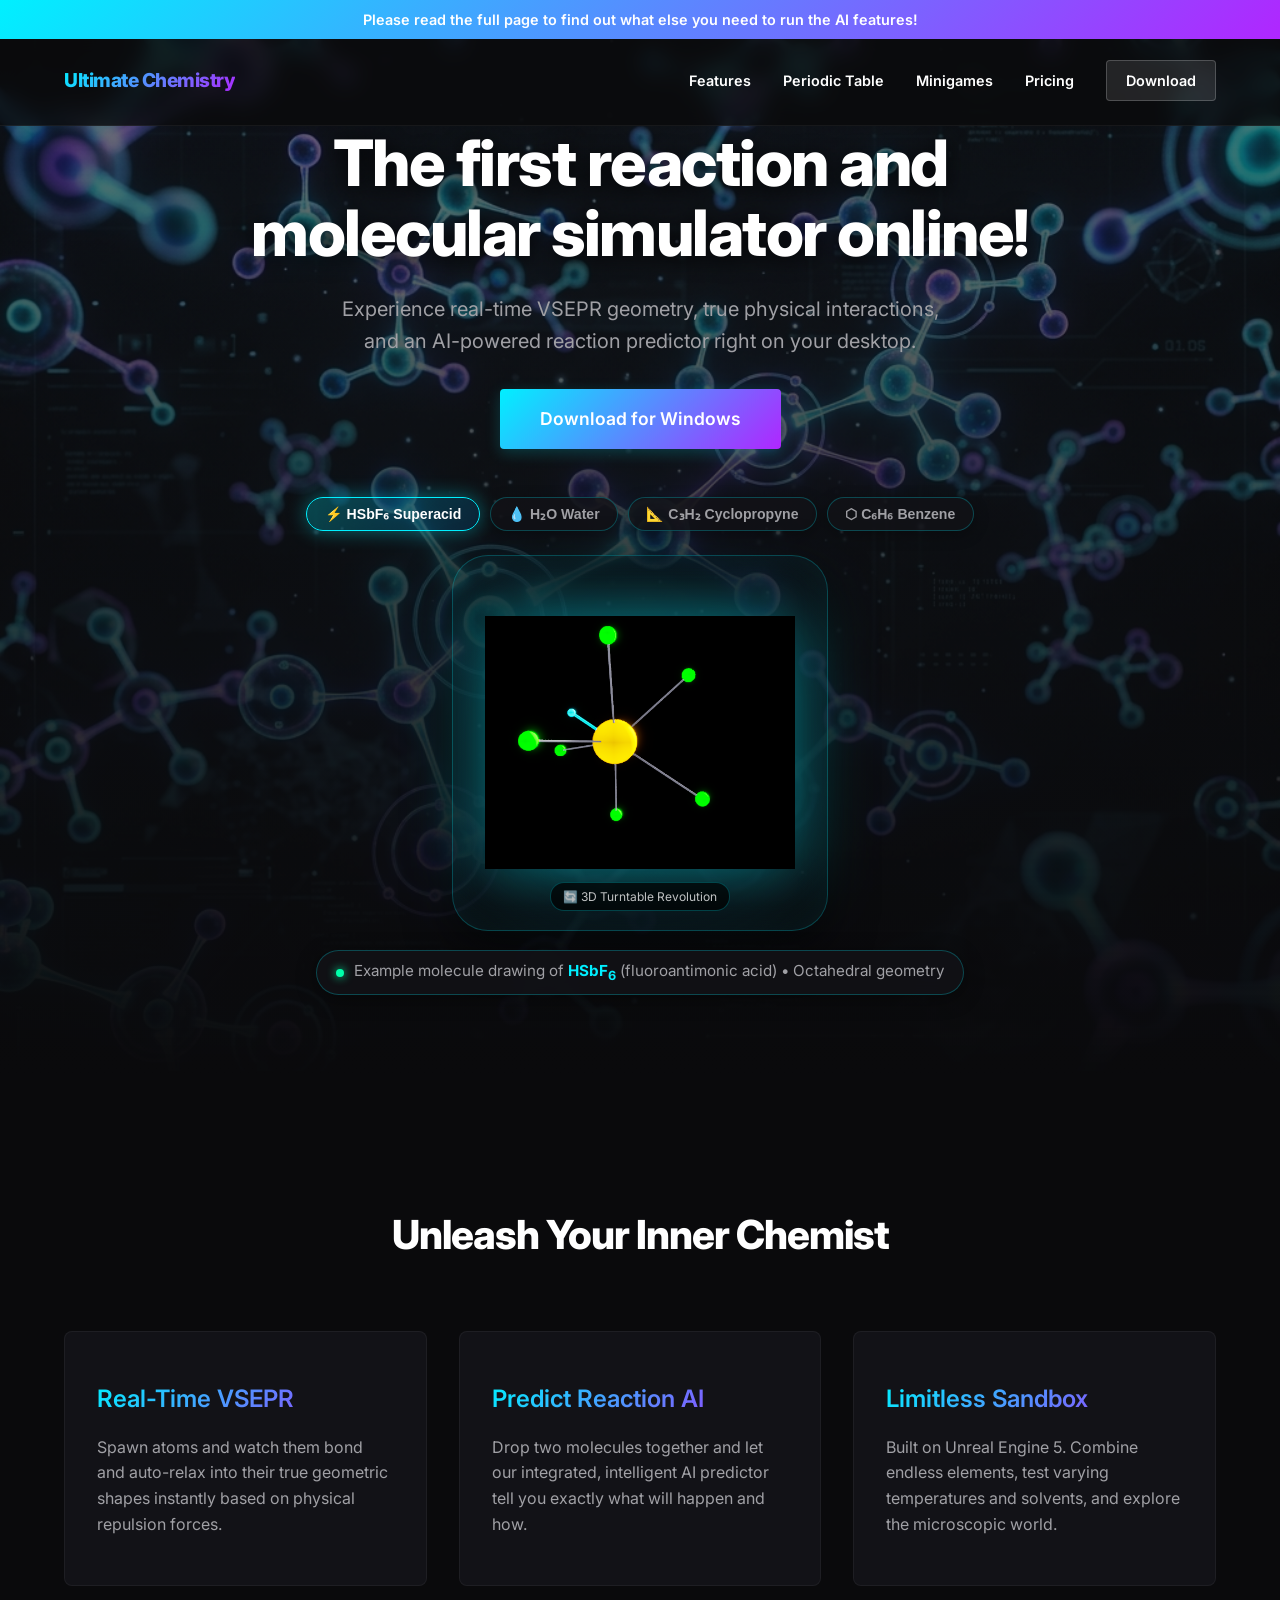
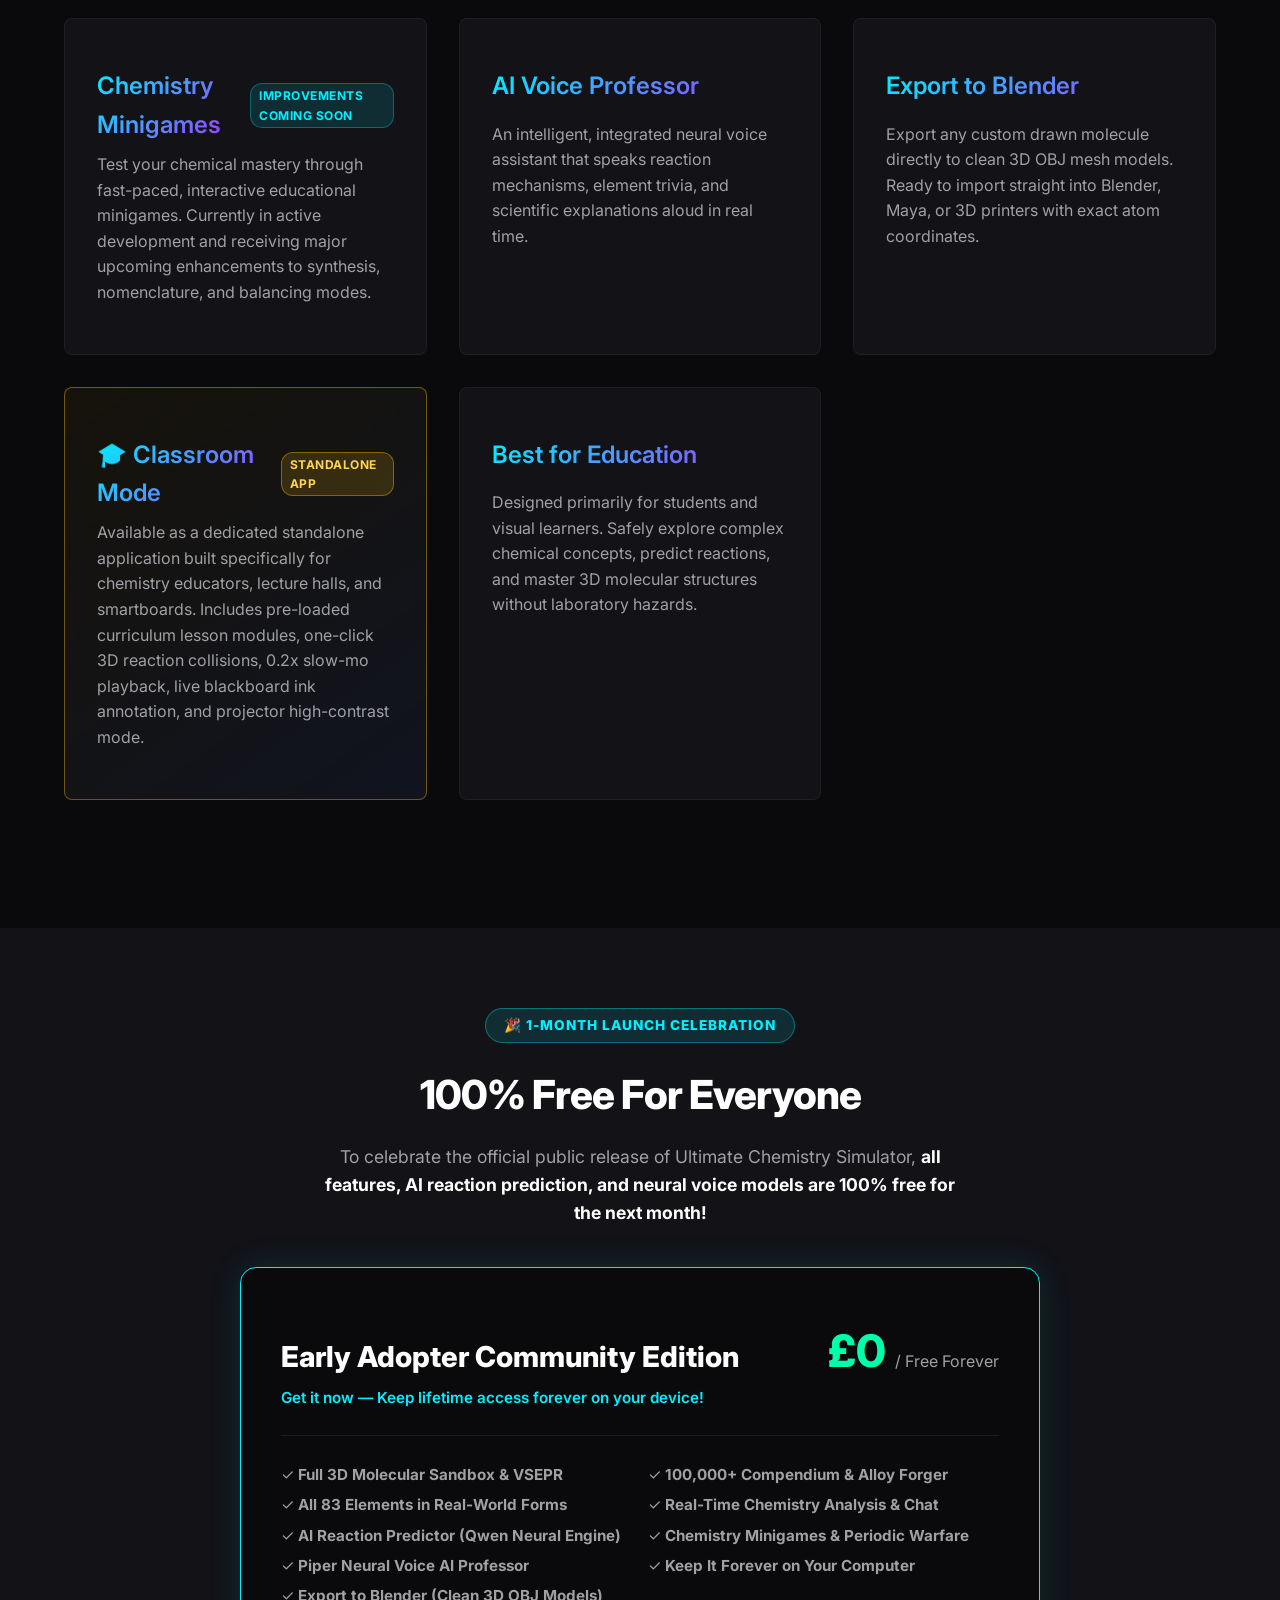
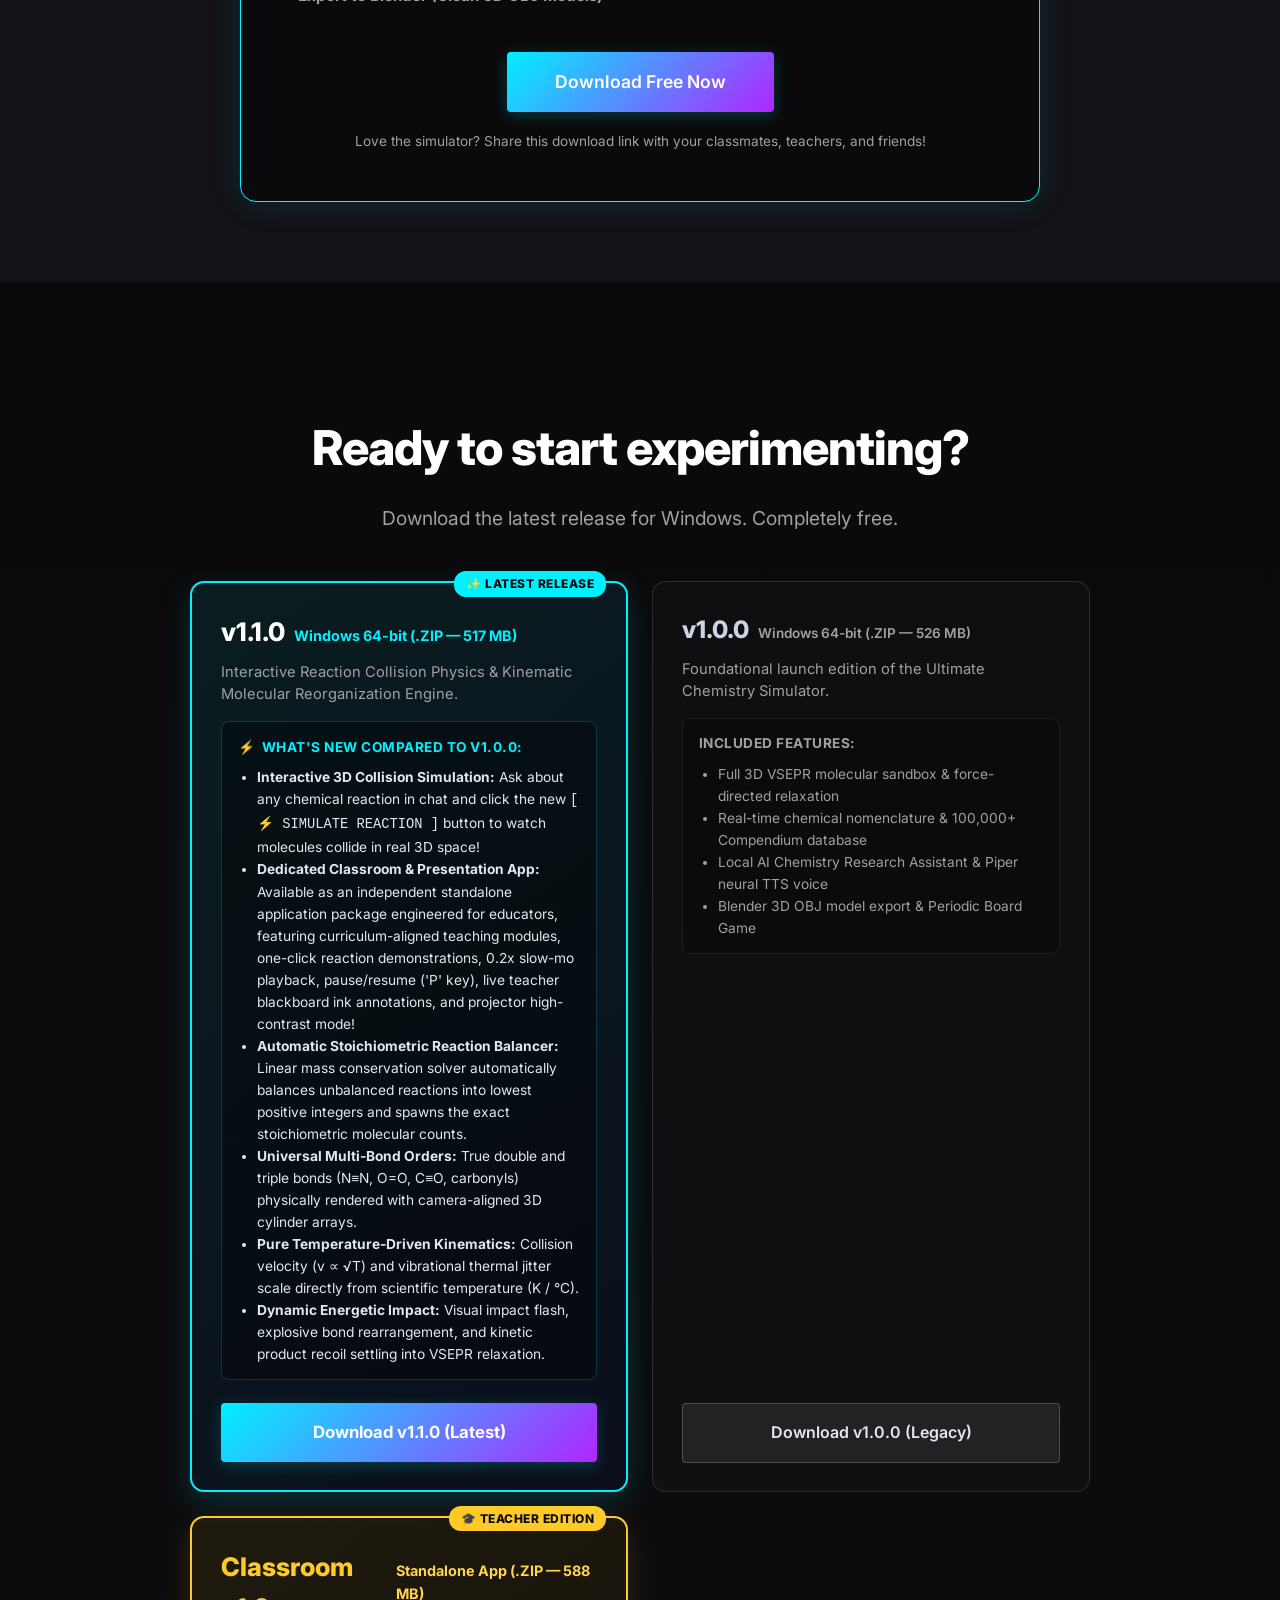
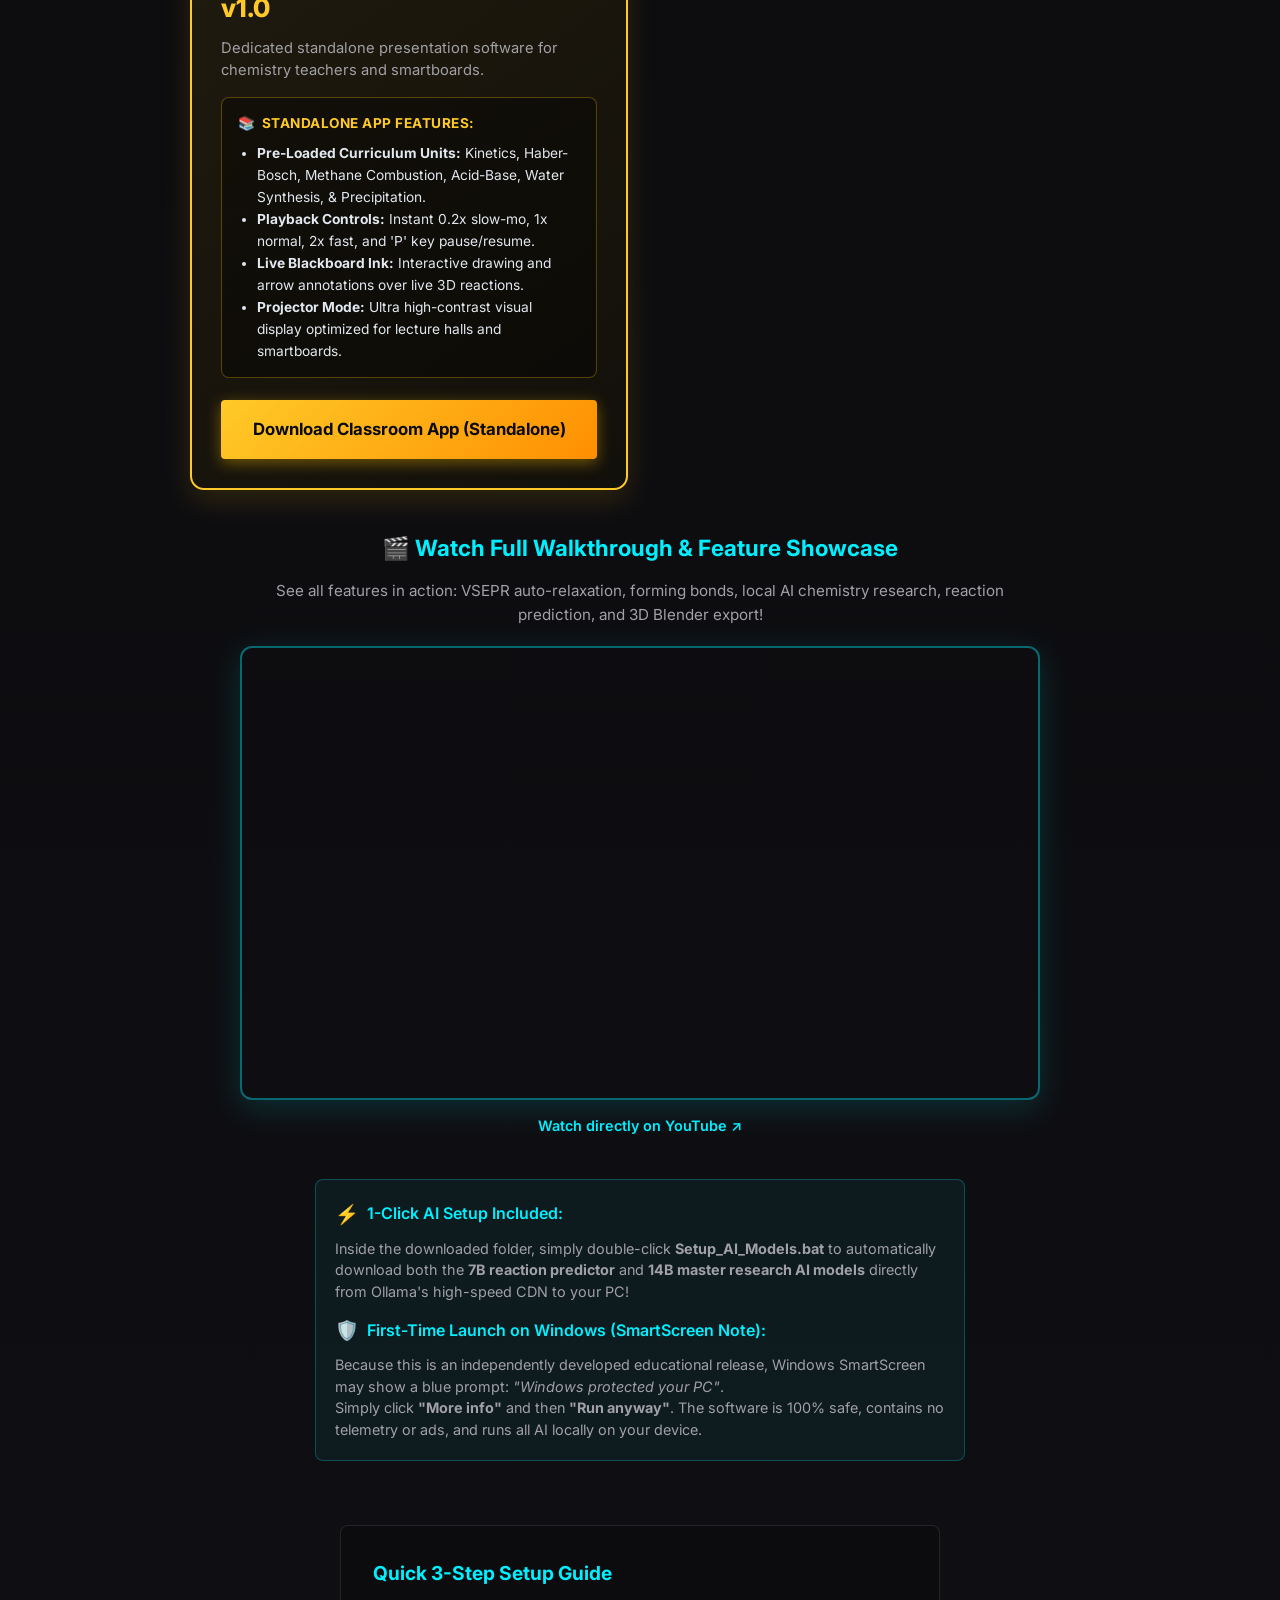
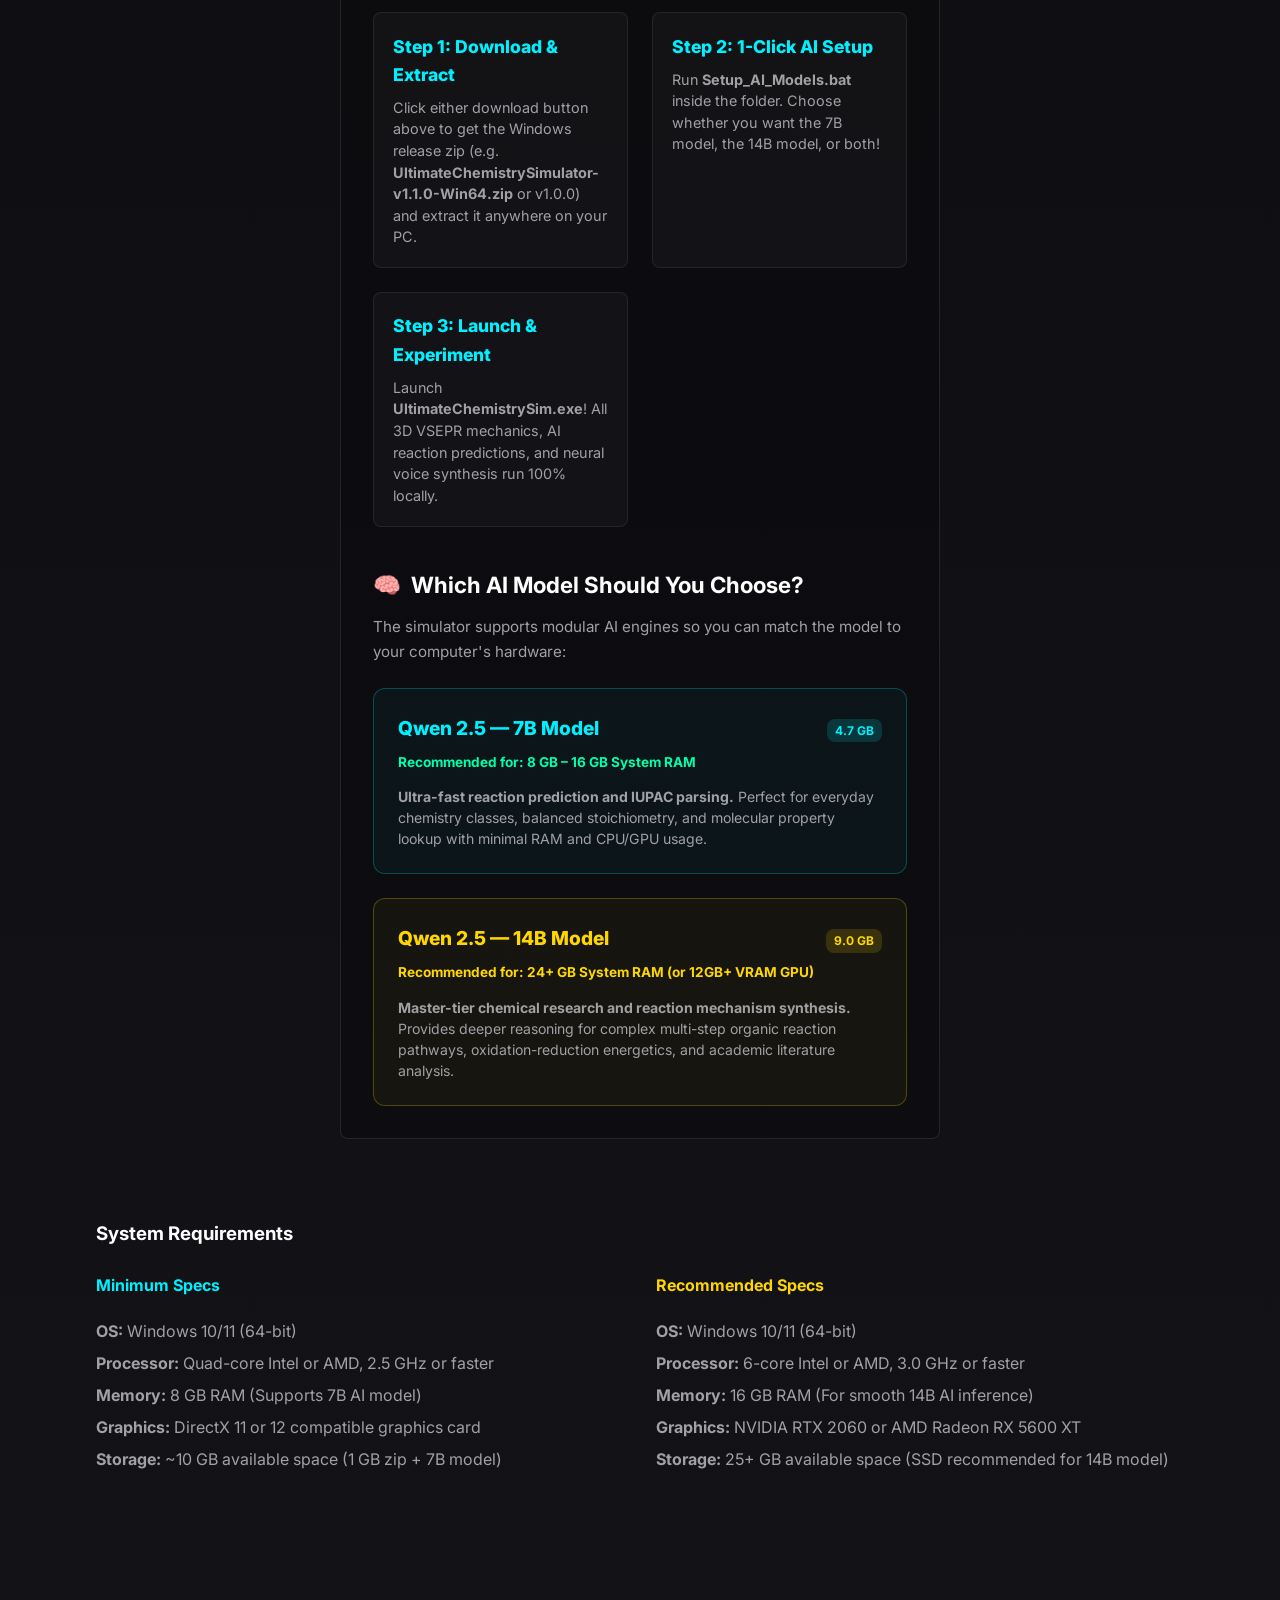
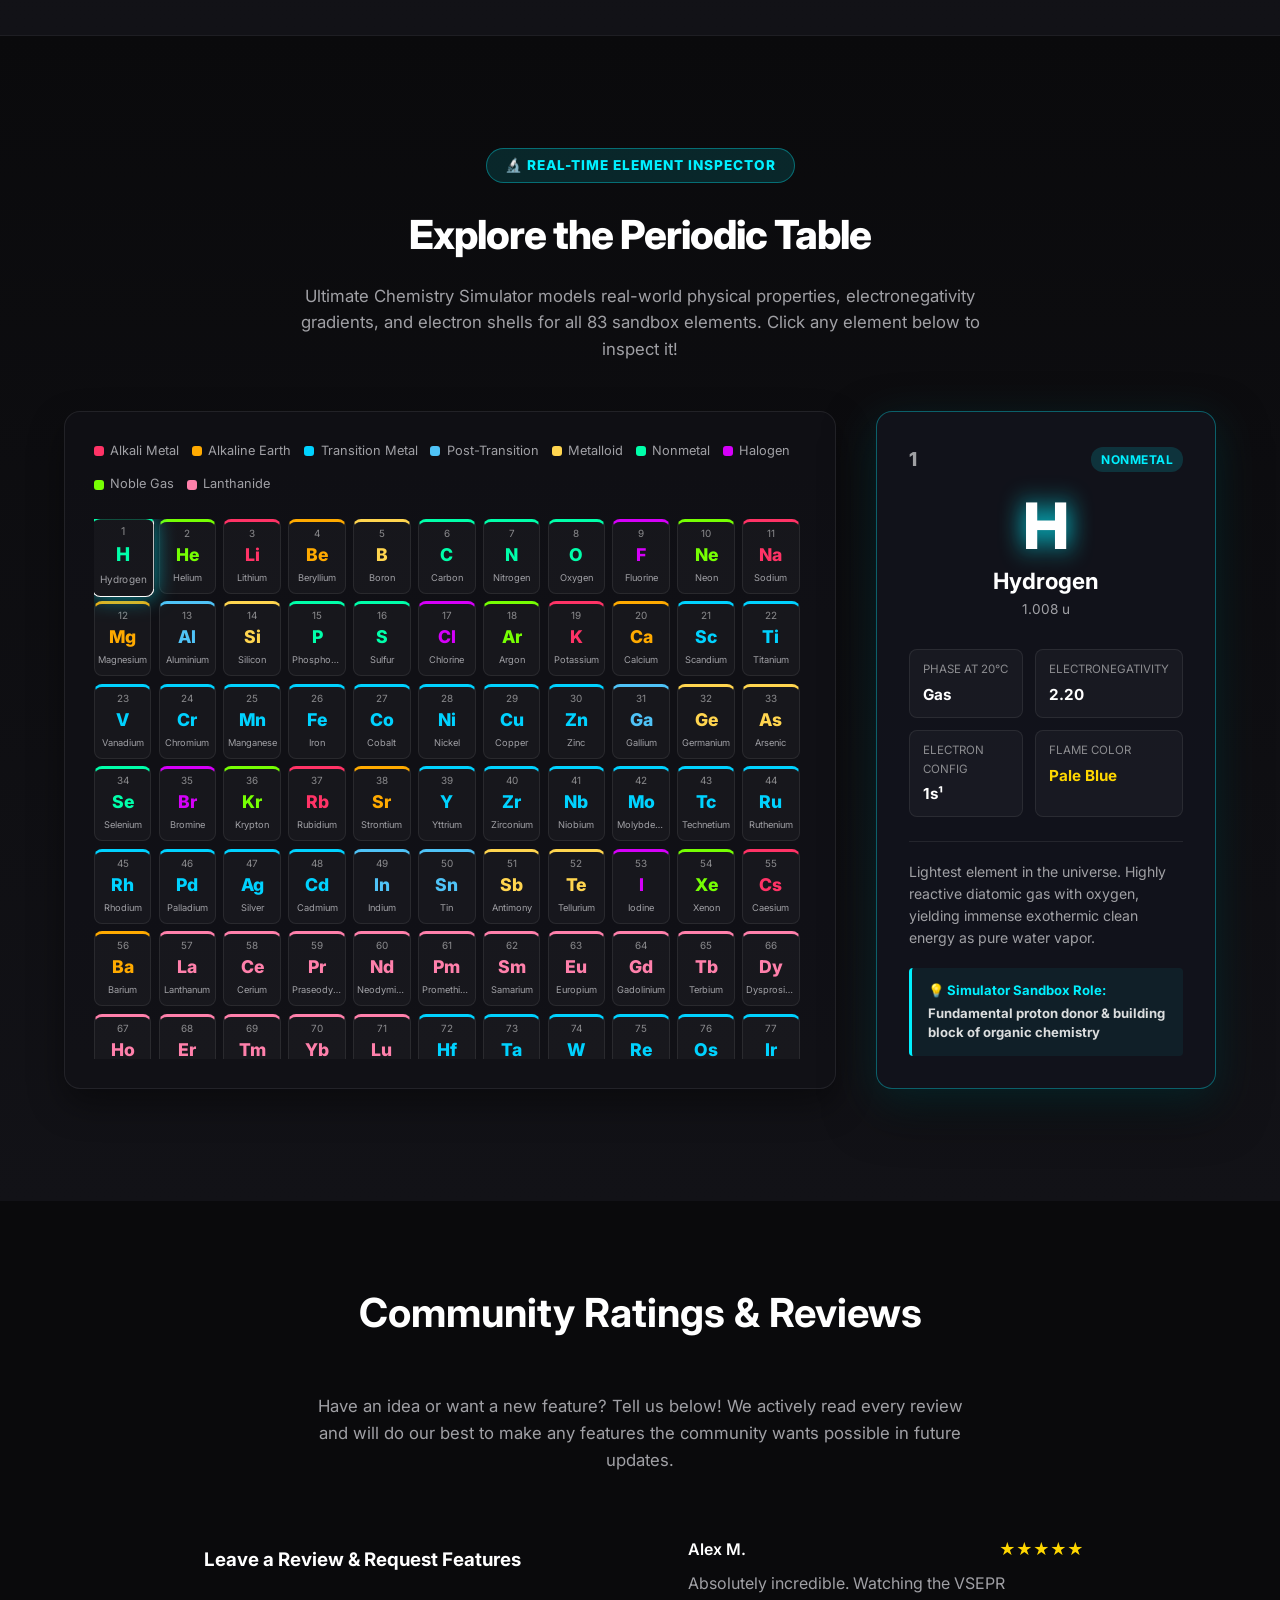
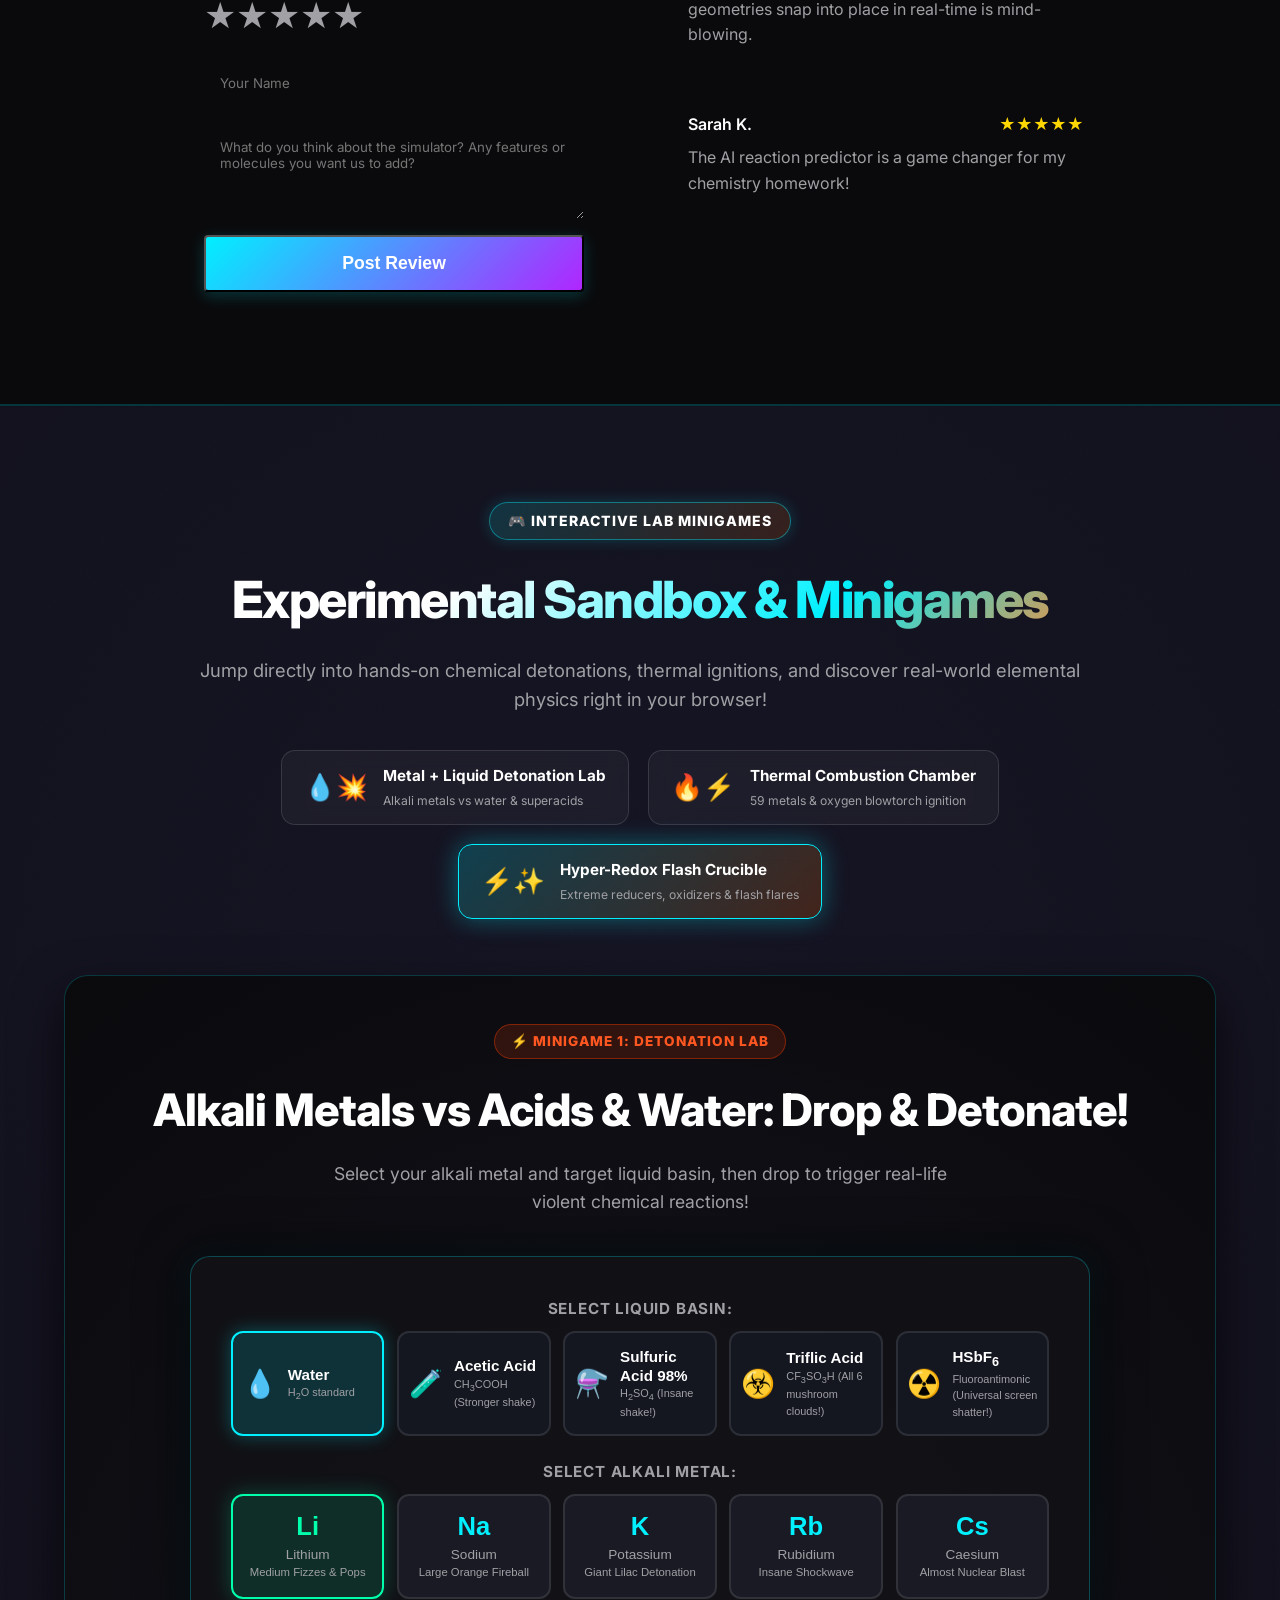
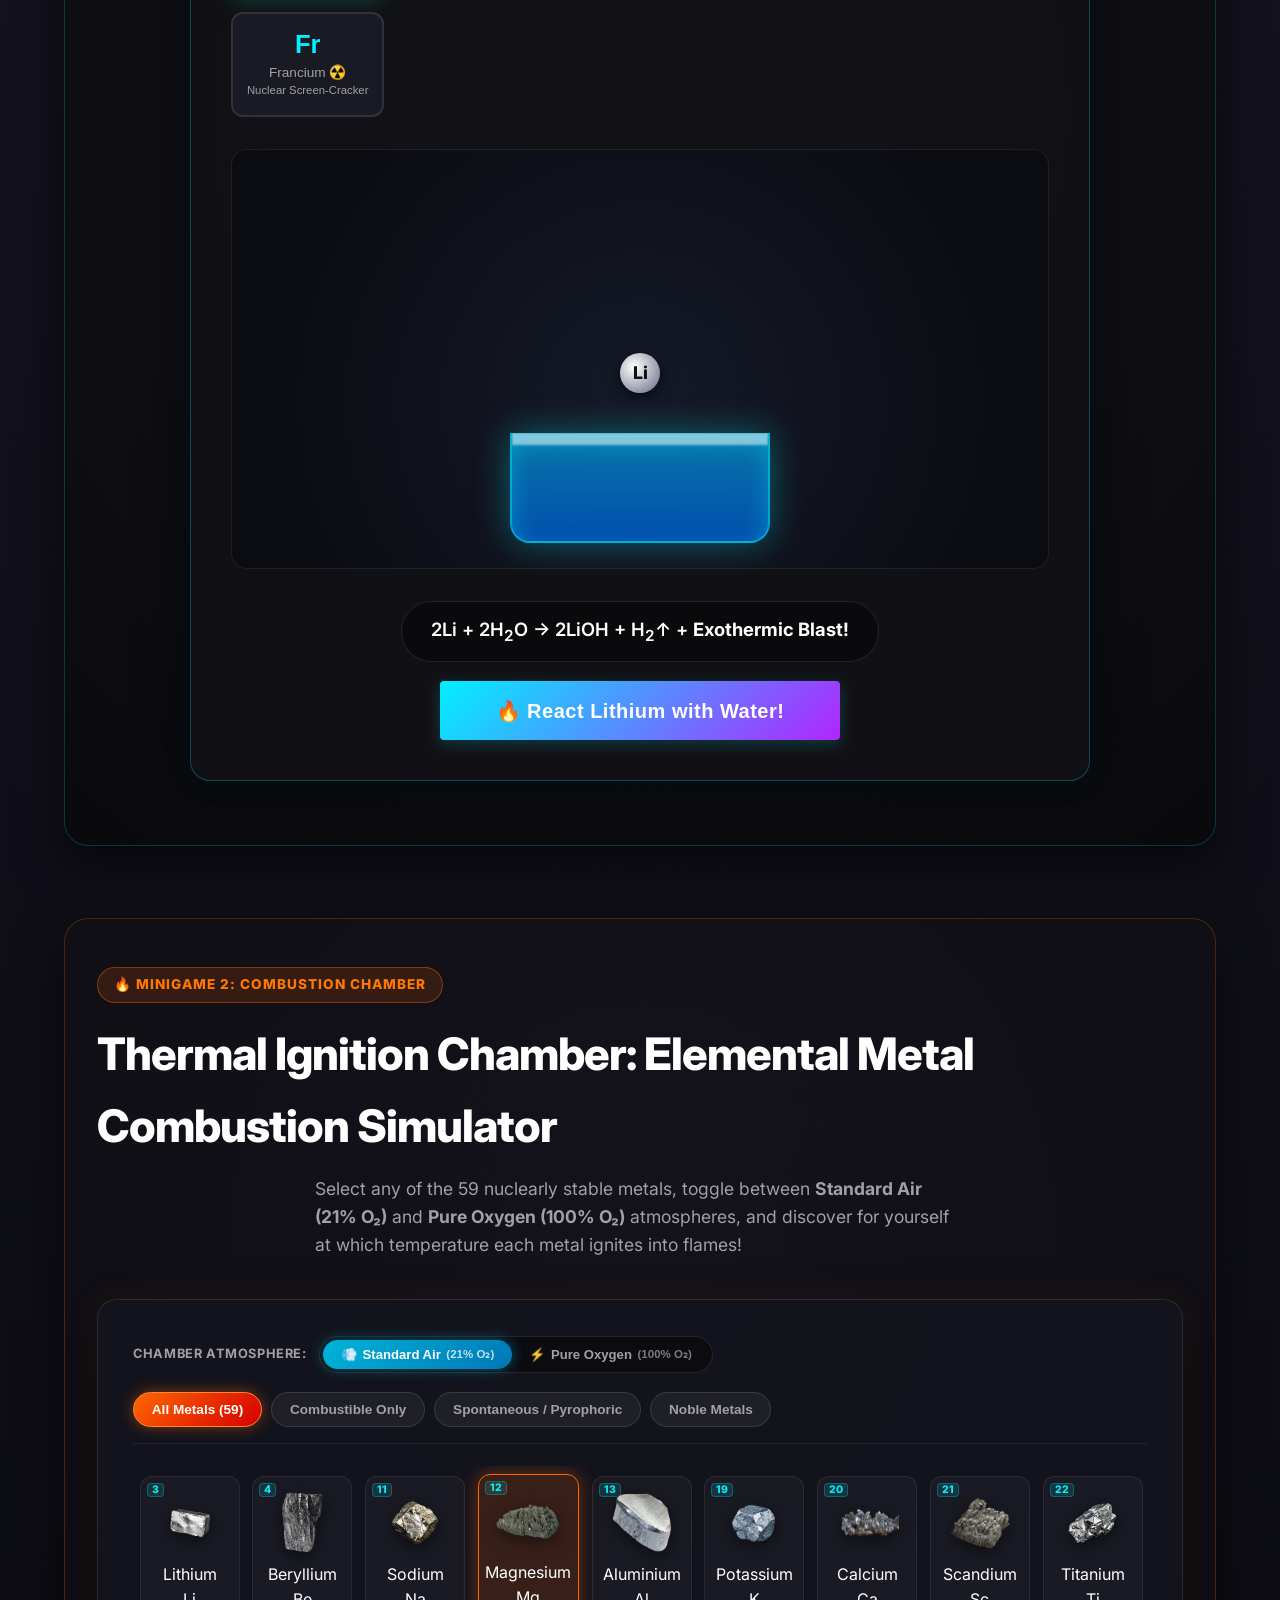
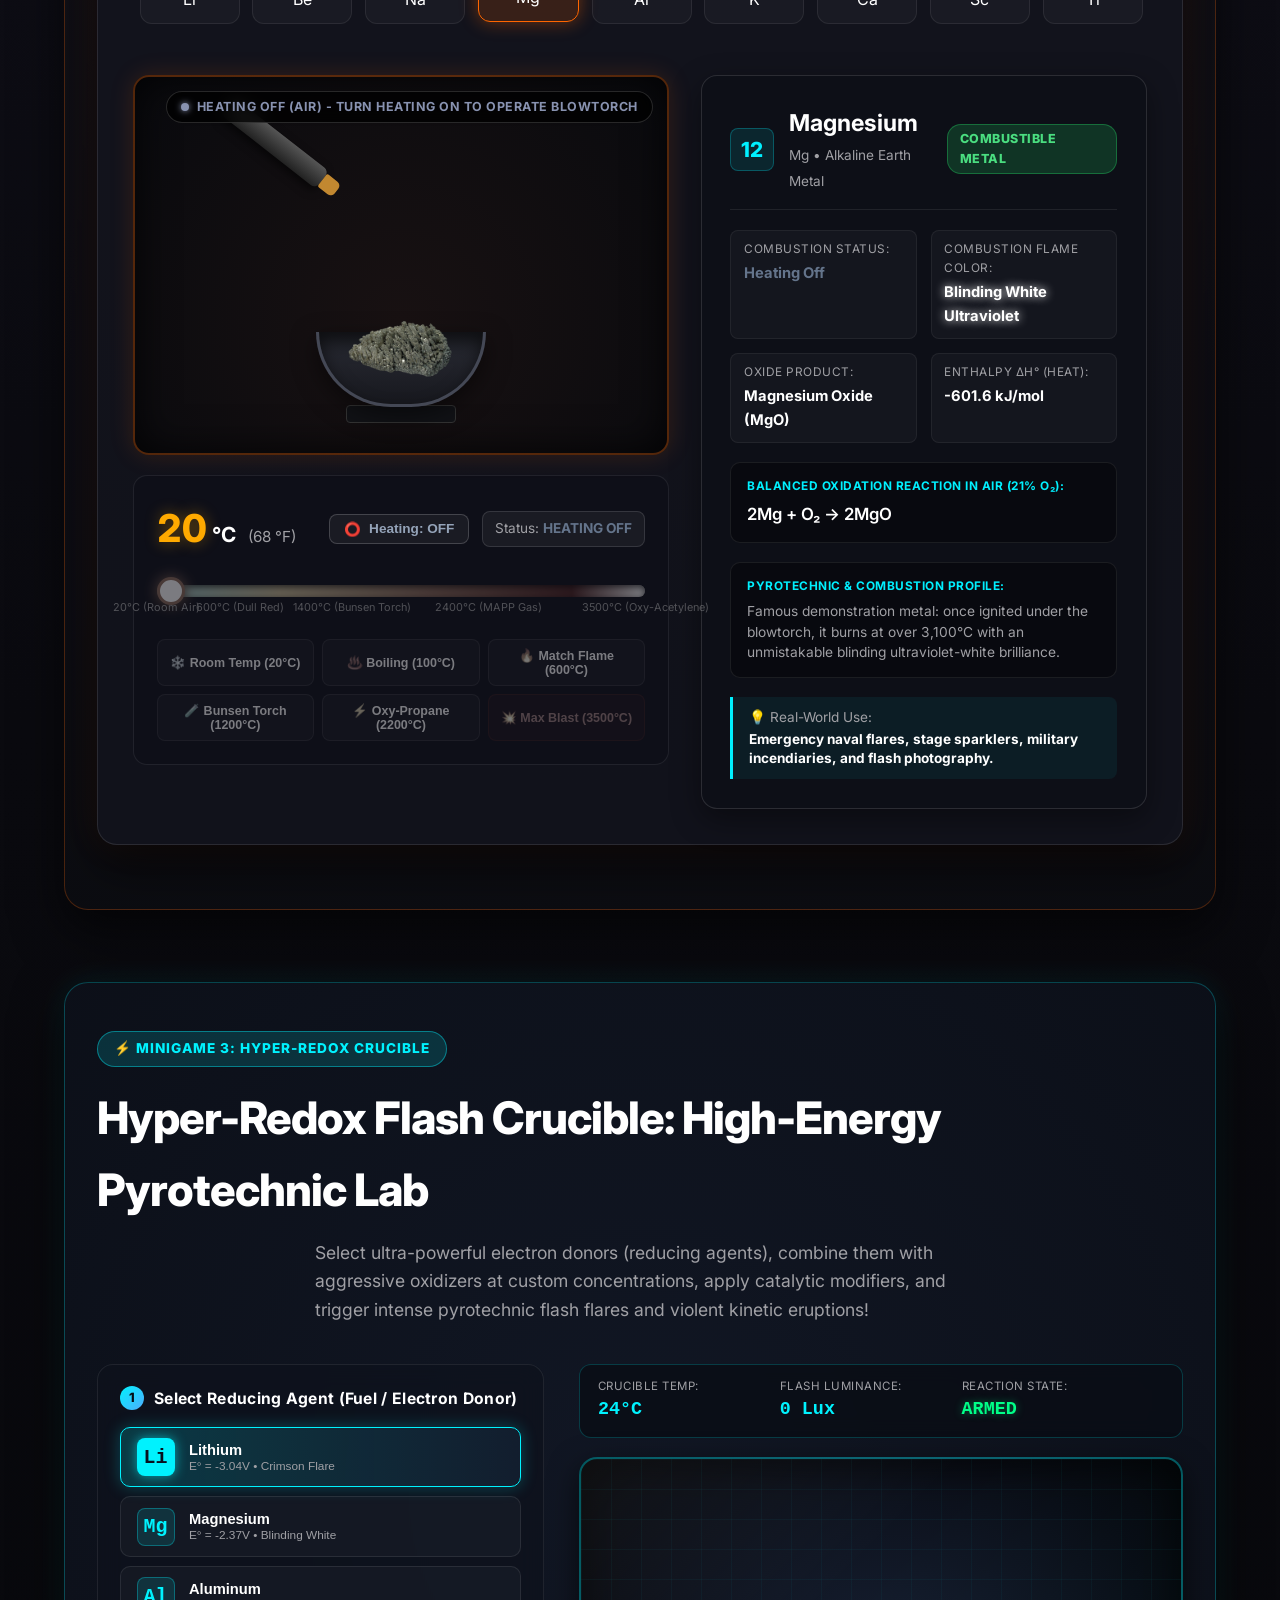
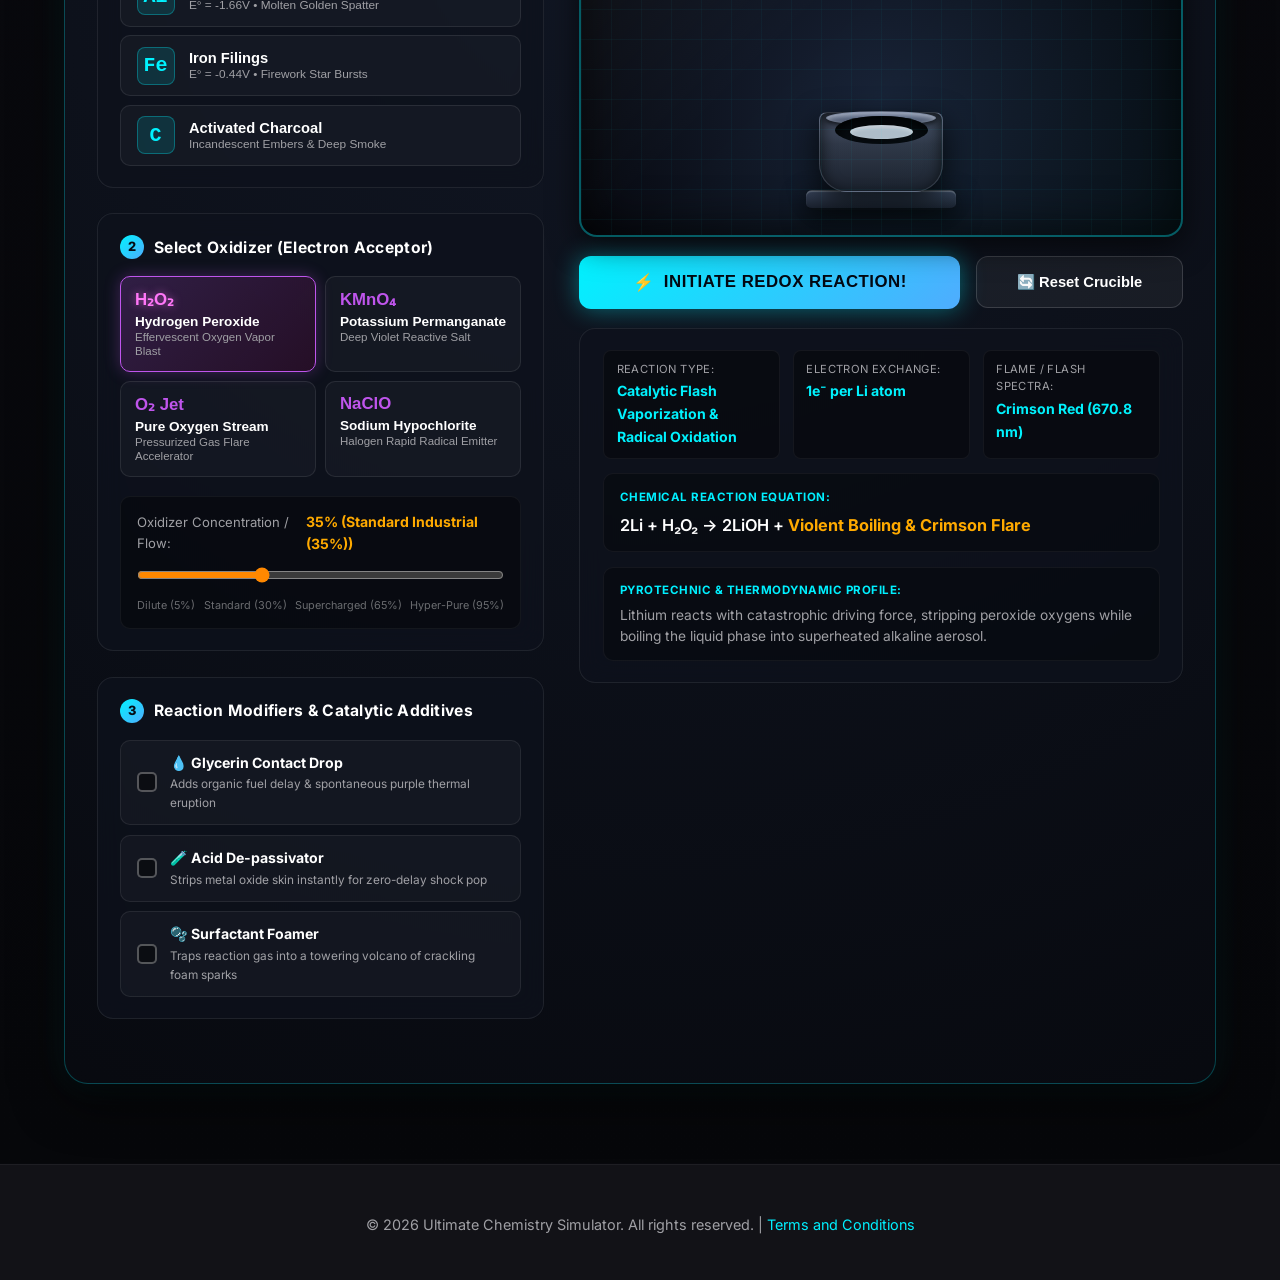
==== index.html @ 396d1dfe "Fix unrendered LaTeX syntax into clean UTF-8 chemical notation" ====
<!DOCTYPE html>
<html lang="en">
<head>
    <meta charset="UTF-8">
    <meta name="viewport" content="width=device-width, initial-scale=1.0">
    <title>Ultimate Chemistry Simulator | 3D Molecular Builder & AI Reaction Predictor</title>
    <meta name="description" content="Experience real-time VSEPR 3D molecular modeling, AI-powered chemical reaction prediction, and neural voice synthesis in Unreal Engine 5. Free download for Windows.">
    <meta name="keywords" content="chemistry simulator, 3D molecular builder, VSEPR simulation, reaction predictor AI, chemistry education, Unreal Engine 5, science sandbox, free chemistry software">
    <meta name="author" content="Ultimate Chemistry Simulator">
    <meta name="msvalidate.01" content="9826162CA724208D980ECF6ED28B4E15" />

    <!-- OpenGraph / Social Media Cards (Discord, WhatsApp, Twitter, LinkedIn) -->
    <meta property="og:type" content="website">
    <meta property="og:title" content="Ultimate Chemistry Simulator | 3D Molecular Builder & AI Predictor">
    <meta property="og:description" content="Build molecules with real-time VSEPR auto-relaxation and predict complex chemical reactions using an integrated local AI engine. 100% free for Windows.">
    <meta property="og:image" content="https://raw.githubusercontent.com/pappuvirinchi-lang/ultimate-chemistry-sim/master/preview.png">
    <meta name="twitter:card" content="summary_large_image">
    <meta name="twitter:title" content="Ultimate Chemistry Simulator | 3D Molecular Builder & AI Predictor">
    <meta name="twitter:description" content="Build molecules with real-time VSEPR auto-relaxation and predict complex chemical reactions using an integrated local AI engine. 100% free for Windows.">

    <!-- Google Structured Data (Schema.org SoftwareApplication) -->
    <script type="application/ld+json">
    {
      "@context": "https://schema.org",
      "@type": "SoftwareApplication",
      "name": "Ultimate Chemistry Simulator",
      "operatingSystem": "Windows 10, Windows 11",
      "applicationCategory": "EducationalApplication",
      "offers": {
        "@type": "Offer",
        "price": "0.00",
        "priceCurrency": "USD"
      },
      "description": "Interactive 3D molecular builder featuring real-time VSEPR auto-relaxation, AI reaction prediction, and neural voice synthesis in Unreal Engine 5."
    }
    </script>

    <link rel="stylesheet" href="styles.css">
    <link href="https://fonts.googleapis.com/css2?family=Inter:wght@300;400;600;800&display=swap" rel="stylesheet">
</head>
<body>
    <div class="site-wrapper" id="site-wrapper">
        <div class="top-banner">
        Please read the full page to find out what else you need to run the AI features!
    </div>
    <nav class="navbar">
        <div class="logo">Ultimate Chemistry</div>
        <div class="nav-links">
            <a href="#features">Features</a>
            <a href="#periodic-table">Periodic Table</a>
            <a href="#minigames-hub">Minigames</a>
            <a href="#pricing">Pricing</a>
            <a href="#download" class="nav-btn">Download</a>
        </div>
    </nav>

    <header class="hero">
        <div class="hero-content">
            <h1>The first reaction and molecular simulator online!</h1>
            <p>Experience real-time VSEPR geometry, true physical interactions, and an AI-powered reaction predictor right on your desktop.</p>
            <a href="#download" class="cta-btn">Download for Windows</a>

            <!-- Authentic In-Simulator 3D Revolving Molecule Showcase -->
            <div class="molecule-showcase-container">
                <div class="molecule-chips-bar" id="molecule-chips">
                    <button class="mol-chip active" data-mol="hsbf6">⚡ HSbF₆ Superacid</button>
                    <button class="mol-chip" data-mol="water">💧 H₂O Water</button>
                    <button class="mol-chip" data-mol="cyclopropyne">📐 C₃H₂ Cyclopropyne</button>
                    <button class="mol-chip" data-mol="benzene">⬡ C₆H₆ Benzene</button>
                </div>

                <div class="molecule-orbit-wrap">
                    <img id="revolving-mol-img" src="hsbf6-molecule.png" alt="In-simulator 3D molecule drawing" class="revolving-molecule-img">
                    <div class="canvas-drag-hint"><span>🔄 3D Turntable Revolution</span></div>
                </div>

                <div class="molecule-showcase-caption" id="molecule-caption">
                    <span class="pulse-dot"></span>
                    <span id="mol-caption-text">Example molecule drawing of <strong>HSbF<sub>6</sub></strong> (fluoroantimonic acid) &bull; Octahedral geometry</span>
                </div>
            </div>
        </div>
    </header>

    <section id="features" class="features-section">
        <h2>Unleash Your Inner Chemist</h2>
        <div class="feature-grid">
            <div class="feature-card">
                <h3>Real-Time VSEPR</h3>
                <p>Spawn atoms and watch them bond and auto-relax into their true geometric shapes instantly based on physical repulsion forces.</p>
            </div>
            <div class="feature-card">
                <h3>Predict Reaction AI</h3>
                <p>Drop two molecules together and let our integrated, intelligent AI predictor tell you exactly what will happen and how.</p>
            </div>
            <div class="feature-card">
                <h3>Limitless Sandbox</h3>
                <p>Built on Unreal Engine 5. Combine endless elements, test varying temperatures and solvents, and explore the microscopic world.</p>
            </div>
            <div class="feature-card">
                <div style="display: flex; align-items: center; justify-content: space-between; margin-bottom: 0.5rem;">
                    <h3 style="margin-bottom: 0;">Chemistry Minigames</h3>
                    <span style="background: rgba(0, 240, 255, 0.12); color: var(--accent-cyan); border: 1px solid rgba(0, 240, 255, 0.3); font-size: 0.75rem; font-weight: 700; padding: 2px 8px; border-radius: 12px; letter-spacing: 0.5px; text-transform: uppercase;">Improvements Coming Soon</span>
                </div>
                <p>Test your chemical mastery through fast-paced, interactive educational minigames. Currently in active development and receiving major upcoming enhancements to synthesis, nomenclature, and balancing modes.</p>
            </div>
            <div class="feature-card">
                <h3>AI Voice Professor</h3>
                <p>An intelligent, integrated neural voice assistant that speaks reaction mechanisms, element trivia, and scientific explanations aloud in real time.</p>
            </div>
            <div class="feature-card">
                <h3>Export to Blender</h3>
                <p>Export any custom drawn molecule directly to clean 3D OBJ mesh models. Ready to import straight into Blender, Maya, or 3D printers with exact atom coordinates.</p>
            </div>
            <div class="feature-card" style="border: 1px solid rgba(255, 190, 0, 0.4); background: linear-gradient(145deg, rgba(255, 190, 0, 0.05) 0%, rgba(20, 25, 40, 0.7) 100%);">
                <div style="display: flex; align-items: center; justify-content: space-between; margin-bottom: 0.5rem;">
                    <h3 style="margin-bottom: 0; color: #ffca28;">🎓 Classroom Mode</h3>
                    <span style="background: rgba(255, 190, 0, 0.15); color: #ffd54f; border: 1px solid rgba(255, 190, 0, 0.4); font-size: 0.75rem; font-weight: 700; padding: 2px 8px; border-radius: 12px; letter-spacing: 0.5px; text-transform: uppercase;">Standalone App</span>
                </div>
                <p>Available as a dedicated standalone application built specifically for chemistry educators, lecture halls, and smartboards. Includes pre-loaded curriculum lesson modules, one-click 3D reaction collisions, 0.2x slow-mo playback, live blackboard ink annotation, and projector high-contrast mode.</p>
            </div>
            <div class="feature-card">
                <h3>Best for Education</h3>
                <p>Designed primarily for students and visual learners. Safely explore complex chemical concepts, predict reactions, and master 3D molecular structures without laboratory hazards.</p>
            </div>
        </div>
    </section>

    <section id="pricing" class="pricing-section" style="padding: 5rem 5%; background-color: var(--bg-secondary); text-align: center;">
        <div style="display: inline-block; background: rgba(0, 240, 255, 0.12); color: var(--accent-cyan); border: 1px solid rgba(0, 240, 255, 0.35); font-size: 0.85rem; font-weight: 800; padding: 6px 18px; border-radius: 20px; letter-spacing: 1px; text-transform: uppercase; margin-bottom: 1.2rem;">
            🎉 1-Month Launch Celebration
        </div>
        <h2 style="font-size: 2.5rem; margin-bottom: 1rem; font-weight: 800; letter-spacing: -1px;">100% Free For Everyone</h2>
        <p style="color: var(--text-secondary); max-width: 650px; margin: 0 auto 2.5rem; font-size: 1.1rem; line-height: 1.6;">
            To celebrate the official public release of Ultimate Chemistry Simulator, <strong style="color: #fff;">all features, AI reaction prediction, and neural voice models are 100% free for the next month!</strong>
        </p>

        <div style="max-width: 800px; margin: 0 auto; background: var(--bg-primary); border-radius: 16px; padding: 3rem 2.5rem; border: 1px solid var(--accent-cyan); box-shadow: 0 0 35px rgba(0, 240, 255, 0.12); text-align: left;">
            <div style="display: flex; justify-content: space-between; align-items: baseline; flex-wrap: wrap; gap: 1rem; margin-bottom: 1.5rem; border-bottom: 1px solid rgba(255, 255, 255, 0.08); padding-bottom: 1.5rem;">
                <div>
                    <h3 style="font-size: 1.8rem; font-weight: 800; color: #fff; margin: 0 0 0.4rem 0;">Early Adopter Community Edition</h3>
                    <p style="color: var(--accent-cyan); font-weight: 600; margin: 0; font-size: 0.95rem;">Get it now — Keep lifetime access forever on your device!</p>
                </div>
                <div style="font-size: 2.8rem; font-weight: 800; color: #00ffaa;">
                    £0 <span style="font-size: 1rem; font-weight: 400; color: var(--text-secondary);">/ Free Forever</span>
                </div>
            </div>

            <div style="display: grid; grid-template-columns: repeat(auto-fit, minmax(280px, 1fr)); gap: 1rem; margin-bottom: 2.5rem; color: var(--text-secondary); font-size: 0.95rem; line-height: 2;">
                <div>
                    <div>✓ <strong>Full 3D Molecular Sandbox & VSEPR</strong></div>
                    <div>✓ <strong>All 83 Elements in Real-World Forms</strong></div>
                    <div>✓ <strong>AI Reaction Predictor (Qwen Neural Engine)</strong></div>
                    <div>✓ <strong>Piper Neural Voice AI Professor</strong></div>
                    <div>✓ <strong>Export to Blender (Clean 3D OBJ Models)</strong></div>
                </div>
                <div>
                    <div>✓ <strong>100,000+ Compendium & Alloy Forger</strong></div>
                    <div>✓ <strong>Real-Time Chemistry Analysis & Chat</strong></div>
                    <div>✓ <strong>Chemistry Minigames & Periodic Warfare</strong></div>
                    <div>✓ <strong>Keep It Forever on Your Computer</strong></div>
                </div>
            </div>

            <div style="display: flex; gap: 1rem; justify-content: center; flex-wrap: wrap;">
                <a href="#download" class="cta-btn" style="padding: 1rem 3rem; font-size: 1.1rem; text-align: center;">Download Free Now</a>
            </div>
            
            <p style="text-align: center; margin-top: 1.2rem; margin-bottom: 0; font-size: 0.85rem; color: var(--text-secondary);">
                Love the simulator? Share this download link with your classmates, teachers, and friends!
            </p>
        </div>
    </section>

    <section id="download" class="download-section">
        <h2>Ready to start experimenting?</h2>
        <p>Download the latest release for Windows. Completely free.</p>
        
        <!-- Dual Release Downloads: v1.1.0 (Latest) & v1.0.0 (Legacy) -->
        <div style="display: grid; grid-template-columns: repeat(auto-fit, minmax(320px, 1fr)); gap: 1.5rem; max-width: 900px; margin: 0 auto 2.5rem; text-align: left;">
            <!-- v1.1.0 Latest Release -->
            <div style="background: linear-gradient(145deg, rgba(0, 240, 255, 0.08) 0%, rgba(10, 15, 28, 0.95) 100%); border: 2px solid var(--accent-cyan); border-radius: 14px; padding: 1.8rem; box-shadow: 0 10px 30px rgba(0, 240, 255, 0.15); display: flex; flex-direction: column; justify-content: space-between; position: relative;">
                <div style="position: absolute; top: -12px; right: 20px; background: var(--accent-cyan); color: #0a0b10; font-weight: 800; font-size: 0.75rem; padding: 3px 12px; border-radius: 12px; text-transform: uppercase; letter-spacing: 0.5px;">
                    ✨ Latest Release
                </div>
                <div>
                    <div style="display: flex; align-items: baseline; gap: 0.6rem; margin-bottom: 0.5rem;">
                        <h3 style="color: #fff; font-size: 1.6rem; margin: 0; font-weight: 800;">v1.1.0</h3>
                        <span style="color: var(--accent-cyan); font-weight: 700; font-size: 0.9rem;">Windows 64-bit (.ZIP — 517 MB)</span>
                    </div>
                    <p style="color: var(--text-secondary); font-size: 0.92rem; margin: 0 0 1rem 0; line-height: 1.5;">
                        Interactive Reaction Collision Physics & Kinematic Molecular Reorganization Engine.
                    </p>
                    
                    <!-- What's New in 1.1.0 -->
                    <div style="background: rgba(0, 0, 0, 0.35); border: 1px solid rgba(0, 240, 255, 0.2); border-radius: 8px; padding: 0.9rem 1rem; margin-bottom: 1.4rem;">
                        <div style="color: var(--accent-cyan); font-weight: 700; font-size: 0.85rem; text-transform: uppercase; letter-spacing: 0.5px; margin-bottom: 0.5rem; display: flex; align-items: center; gap: 0.4rem;">
                            <span>⚡</span> What's New Compared to v1.0.0:
                        </div>
                        <ul style="margin: 0; padding-left: 1.2rem; color: #e2e8f0; font-size: 0.86rem; line-height: 1.6;">
                            <li><strong>Interactive 3D Collision Simulation:</strong> Ask about any chemical reaction in chat and click the new <code>[ ⚡ SIMULATE REACTION ]</code> button to watch molecules collide in real 3D space!</li>
                            <li><strong>Dedicated Classroom & Presentation App:</strong> Available as an independent standalone application package engineered for educators, featuring curriculum-aligned teaching modules, one-click reaction demonstrations, 0.2x slow-mo playback, pause/resume ('P' key), live teacher blackboard ink annotations, and projector high-contrast mode!</li>
                            <li><strong>Automatic Stoichiometric Reaction Balancer:</strong> Linear mass conservation solver automatically balances unbalanced reactions into lowest positive integers and spawns the exact stoichiometric molecular counts.</li>
                            <li><strong>Universal Multi-Bond Orders:</strong> True double and triple bonds (N≡N, O=O, C≡O, carbonyls) physically rendered with camera-aligned 3D cylinder arrays.</li>
                            <li><strong>Pure Temperature-Driven Kinematics:</strong> Collision velocity (v ∝ √T) and vibrational thermal jitter scale directly from scientific temperature (K / °C).</li>
                            <li><strong>Dynamic Energetic Impact:</strong> Visual impact flash, explosive bond rearrangement, and kinetic product recoil settling into VSEPR relaxation.</li>
                        </ul>
                    </div>
                </div>

                <a href="https://github.com/pappuvirinchi-lang/ultimate-chemistry-sim/releases/download/v1.1.0/UltimateChemistrySimulator-v1.1.0-Win64.zip" target="_blank" class="cta-btn download-btn" style="text-align: center; display: block; padding: 1rem 1.5rem; font-size: 1.05rem; font-weight: 700;">
                    Download v1.1.0 (Latest)
                </a>
            </div>

            <!-- v1.0.0 Previous Release -->
            <div style="background: rgba(255, 255, 255, 0.02); border: 1px solid rgba(255, 255, 255, 0.12); border-radius: 14px; padding: 1.8rem; display: flex; flex-direction: column; justify-content: space-between;">
                <div>
                    <div style="display: flex; align-items: baseline; gap: 0.6rem; margin-bottom: 0.5rem;">
                        <h3 style="color: #cbd5e1; font-size: 1.5rem; margin: 0; font-weight: 800;">v1.0.0</h3>
                        <span style="color: var(--text-secondary); font-weight: 600; font-size: 0.85rem;">Windows 64-bit (.ZIP — 526 MB)</span>
                    </div>
                    <p style="color: var(--text-secondary); font-size: 0.92rem; margin: 0 0 1rem 0; line-height: 1.5;">
                        Foundational launch edition of the Ultimate Chemistry Simulator.
                    </p>

                    <div style="background: rgba(0, 0, 0, 0.25); border: 1px solid rgba(255, 255, 255, 0.08); border-radius: 8px; padding: 0.9rem 1rem; margin-bottom: 1.4rem;">
                        <div style="color: var(--text-secondary); font-weight: 700; font-size: 0.85rem; text-transform: uppercase; letter-spacing: 0.5px; margin-bottom: 0.5rem;">
                            Included Features:
                        </div>
                        <ul style="margin: 0; padding-left: 1.2rem; color: var(--text-secondary); font-size: 0.86rem; line-height: 1.6;">
                            <li>Full 3D VSEPR molecular sandbox & force-directed relaxation</li>
                            <li>Real-time chemical nomenclature & 100,000+ Compendium database</li>
                            <li>Local AI Chemistry Research Assistant & Piper neural TTS voice</li>
                            <li>Blender 3D OBJ model export & Periodic Board Game</li>
                        </ul>
                    </div>
                </div>

                <a href="https://github.com/pappuvirinchi-lang/ultimate-chemistry-sim/releases/download/v1.0.0/UltimateChemistrySimulator-v1.0-Win64.zip" target="_blank" class="cta-btn" style="text-align: center; display: block; padding: 1rem 1.5rem; font-size: 1rem; background: rgba(255, 255, 255, 0.08); border: 1px solid rgba(255, 255, 255, 0.2); box-shadow: none; color: #e2e8f0;">
                    Download v1.0.0 (Legacy)
                </a>
            </div>

            <!-- Dedicated Classroom Edition Standalone Release -->
            <div style="background: linear-gradient(145deg, rgba(255, 190, 0, 0.08) 0%, rgba(18, 16, 10, 0.95) 100%); border: 2px solid #ffca28; border-radius: 14px; padding: 1.8rem; box-shadow: 0 10px 30px rgba(255, 190, 0, 0.15); display: flex; flex-direction: column; justify-content: space-between; position: relative;">
                <div style="position: absolute; top: -12px; right: 20px; background: #ffca28; color: #0a0b10; font-weight: 800; font-size: 0.75rem; padding: 3px 12px; border-radius: 12px; text-transform: uppercase; letter-spacing: 0.5px;">
                    🎓 Teacher Edition
                </div>
                <div>
                    <div style="display: flex; align-items: baseline; gap: 0.6rem; margin-bottom: 0.5rem;">
                        <h3 style="color: #ffca28; font-size: 1.6rem; margin: 0; font-weight: 800;">Classroom v1.0</h3>
                        <span style="color: #ffd54f; font-weight: 700; font-size: 0.9rem;">Standalone App (.ZIP — 588 MB)</span>
                    </div>
                    <p style="color: var(--text-secondary); font-size: 0.92rem; margin: 0 0 1rem 0; line-height: 1.5;">
                        Dedicated standalone presentation software for chemistry teachers and smartboards.
                    </p>

                    <div style="background: rgba(0, 0, 0, 0.35); border: 1px solid rgba(255, 190, 0, 0.3); border-radius: 8px; padding: 0.9rem 1rem; margin-bottom: 1.4rem;">
                        <div style="color: #ffca28; font-weight: 700; font-size: 0.85rem; text-transform: uppercase; letter-spacing: 0.5px; margin-bottom: 0.5rem; display: flex; align-items: center; gap: 0.4rem;">
                            <span>📚</span> Standalone App Features:
                        </div>
                        <ul style="margin: 0; padding-left: 1.2rem; color: #e2e8f0; font-size: 0.86rem; line-height: 1.6;">
                            <li><strong>Pre-Loaded Curriculum Units:</strong> Kinetics, Haber-Bosch, Methane Combustion, Acid-Base, Water Synthesis, & Precipitation.</li>
                            <li><strong>Playback Controls:</strong> Instant 0.2x slow-mo, 1x normal, 2x fast, and 'P' key pause/resume.</li>
                            <li><strong>Live Blackboard Ink:</strong> Interactive drawing and arrow annotations over live 3D reactions.</li>
                            <li><strong>Projector Mode:</strong> Ultra high-contrast visual display optimized for lecture halls and smartboards.</li>
                        </ul>
                    </div>
                </div>

                <a href="https://github.com/pappuvirinchi-lang/ultimate-chemistry-sim/releases/download/v1.1.0/UltimateChemistryClassroom-v1.0-Win64.zip" target="_blank" class="cta-btn" style="text-align: center; display: block; padding: 1rem 1.5rem; font-size: 1.05rem; font-weight: 700; background: linear-gradient(135deg, #ffca28 0%, #ff8f00 100%); color: #0a0b10; border: none; box-shadow: 0 4px 15px rgba(255, 190, 0, 0.4);">
                    Download Classroom App (Standalone)
                </a>
            </div>
        </div>

        <!-- Video Showcase Embed -->
        <div style="max-width: 800px; margin: 0 auto 2.5rem; text-align: center;">
            <h3 style="color: var(--accent-cyan); font-size: 1.4rem; margin-bottom: 0.8rem;">🎬 Watch Full Walkthrough & Feature Showcase</h3>
            <p style="color: var(--text-secondary); font-size: 0.95rem; margin-bottom: 1.2rem;">
                See all features in action: VSEPR auto-relaxation, forming bonds, local AI chemistry research, reaction prediction, and 3D Blender export!
            </p>
            <div style="position: relative; padding-bottom: 56.25%; height: 0; overflow: hidden; border-radius: 12px; border: 2px solid rgba(0, 240, 255, 0.4); box-shadow: 0 8px 32px rgba(0, 240, 255, 0.15);">
                <iframe style="position: absolute; top:0; left: 0; width: 100%; height: 100%; border: 0;" src="https://www.youtube.com/embed/gn8MSM4eci4" title="Ultimate Chemistry Simulator Showcase" allow="accelerometer; autoplay; clipboard-write; encrypted-media; gyroscope; picture-in-picture; web-share" allowfullscreen></iframe>
            </div>
            <div style="margin-top: 0.8rem;">
                <a href="https://www.youtube.com/watch?v=gn8MSM4eci4" target="_blank" style="color: var(--accent-cyan); text-decoration: none; font-size: 0.9rem; font-weight: 600;">
                    Watch directly on YouTube ↗
                </a>
            </div>
        </div>
        <div style="max-width: 650px; margin: 0 auto 2rem; background: rgba(0, 240, 255, 0.05); border: 1px solid rgba(0, 240, 255, 0.25); border-radius: 8px; padding: 1.2rem; text-align: left;">
            <div style="display: flex; align-items: center; gap: 0.5rem; margin-bottom: 0.5rem; color: var(--accent-cyan); font-weight: 600;">
                <span style="font-size: 1.2rem;">⚡</span> 1-Click AI Setup Included:
            </div>
            <p style="font-size: 0.9rem; color: var(--text-secondary); line-height: 1.5; margin: 0 0 0.8rem 0;">
                Inside the downloaded folder, simply double-click <strong>Setup_AI_Models.bat</strong> to automatically download both the <strong>7B reaction predictor</strong> and <strong>14B master research AI models</strong> directly from Ollama's high-speed CDN to your PC!
            </p>
            <div style="display: flex; align-items: center; gap: 0.5rem; margin-bottom: 0.5rem; color: var(--accent-cyan); font-weight: 600;">
                <span style="font-size: 1.2rem;">🛡️</span> First-Time Launch on Windows (SmartScreen Note):
            </div>
            <p style="font-size: 0.9rem; color: var(--text-secondary); line-height: 1.5; margin: 0;">
                Because this is an independently developed educational release, Windows SmartScreen may show a blue prompt: <em>"Windows protected your PC"</em>.<br>
                Simply click <strong>"More info"</strong> and then <strong>"Run anyway"</strong>. The software is 100% safe, contains no telemetry or ads, and runs all AI locally on your device.
            </p>
        </div>

        <div class="requirements">
            <h3>Quick 3-Step Setup Guide</h3>
            <div style="display: grid; grid-template-columns: repeat(auto-fit, minmax(240px, 1fr)); gap: 1.5rem; margin-top: 1.5rem; text-align: left;">
                <div style="background: rgba(255, 255, 255, 0.03); padding: 1.2rem; border-radius: 8px; border: 1px solid rgba(255, 255, 255, 0.08);">
                    <div style="color: var(--accent-cyan); font-weight: 800; font-size: 1.1rem; margin-bottom: 0.5rem;">Step 1: Download & Extract</div>
                    <p style="margin: 0; font-size: 0.9rem; color: var(--text-secondary); line-height: 1.5;">
                        Click either download button above to get the Windows release zip (e.g. <strong>UltimateChemistrySimulator-v1.1.0-Win64.zip</strong> or v1.0.0) and extract it anywhere on your PC.
                    </p>
                </div>
                <div style="background: rgba(255, 255, 255, 0.03); padding: 1.2rem; border-radius: 8px; border: 1px solid rgba(255, 255, 255, 0.08);">
                    <div style="color: var(--accent-cyan); font-weight: 800; font-size: 1.1rem; margin-bottom: 0.5rem;">Step 2: 1-Click AI Setup</div>
                    <p style="margin: 0; font-size: 0.9rem; color: var(--text-secondary); line-height: 1.5;">
                        Run <strong>Setup_AI_Models.bat</strong> inside the folder. Choose whether you want the 7B model, the 14B model, or both!
                    </p>
                </div>
                <div style="background: rgba(255, 255, 255, 0.03); padding: 1.2rem; border-radius: 8px; border: 1px solid rgba(255, 255, 255, 0.08);">
                    <div style="color: var(--accent-cyan); font-weight: 800; font-size: 1.1rem; margin-bottom: 0.5rem;">Step 3: Launch & Experiment</div>
                    <p style="margin: 0; font-size: 0.9rem; color: var(--text-secondary); line-height: 1.5;">
                        Launch <strong>UltimateChemistrySim.exe</strong>! All 3D VSEPR mechanics, AI reaction predictions, and neural voice synthesis run 100% locally.
                    </p>
                </div>
            </div>

            <!-- Which AI Model Should You Choose? -->
            <div style="margin-top: 2.5rem; text-align: left;">
                <h3 style="font-size: 1.4rem; color: #fff; margin-bottom: 0.8rem; display: flex; align-items: center; gap: 0.6rem;">
                    <span>🧠</span> Which AI Model Should You Choose?
                </h3>
                <p style="color: var(--text-secondary); font-size: 0.95rem; margin-bottom: 1.5rem; line-height: 1.6;">
                    The simulator supports modular AI engines so you can match the model to your computer's hardware:
                </p>
                <div style="display: grid; grid-template-columns: repeat(auto-fit, minmax(280px, 1fr)); gap: 1.5rem;">
                    <div style="background: rgba(0, 240, 255, 0.04); border: 1px solid rgba(0, 240, 255, 0.25); border-radius: 12px; padding: 1.5rem;">
                        <div style="display: flex; justify-content: space-between; align-items: baseline; margin-bottom: 0.5rem;">
                            <h4 style="color: var(--accent-cyan); font-size: 1.2rem; margin: 0; font-weight: 800;">Qwen 2.5 — 7B Model</h4>
                            <span style="background: rgba(0, 240, 255, 0.15); color: var(--accent-cyan); font-size: 0.75rem; font-weight: 700; padding: 2px 8px; border-radius: 8px;">4.7 GB</span>
                        </div>
                        <div style="color: #00ffaa; font-size: 0.85rem; font-weight: 700; margin-bottom: 0.8rem;">
                            Recommended for: 8 GB – 16 GB System RAM
                        </div>
                        <p style="color: var(--text-secondary); font-size: 0.88rem; line-height: 1.5; margin: 0;">
                            <strong>Ultra-fast reaction prediction and IUPAC parsing.</strong> Perfect for everyday chemistry classes, balanced stoichiometry, and molecular property lookup with minimal RAM and CPU/GPU usage.
                        </p>
                    </div>

                    <div style="background: rgba(255, 215, 0, 0.04); border: 1px solid rgba(255, 215, 0, 0.25); border-radius: 12px; padding: 1.5rem;">
                        <div style="display: flex; justify-content: space-between; align-items: baseline; margin-bottom: 0.5rem;">
                            <h4 style="color: #ffd700; font-size: 1.2rem; margin: 0; font-weight: 800;">Qwen 2.5 — 14B Model</h4>
                            <span style="background: rgba(255, 215, 0, 0.15); color: #ffd700; font-size: 0.75rem; font-weight: 700; padding: 2px 8px; border-radius: 8px;">9.0 GB</span>
                        </div>
                        <div style="color: #ffd700; font-size: 0.85rem; font-weight: 700; margin-bottom: 0.8rem;">
                            Recommended for: 24+ GB System RAM (or 12GB+ VRAM GPU)
                        </div>
                        <p style="color: var(--text-secondary); font-size: 0.88rem; line-height: 1.5; margin: 0;">
                            <strong>Master-tier chemical research and reaction mechanism synthesis.</strong> Provides deeper reasoning for complex multi-step organic reaction pathways, oxidation-reduction energetics, and academic literature analysis.
                        </p>
                    </div>
                </div>
            </div>
        </div>

        <div class="specs-section" style="margin-top: 3rem; background: var(--bg-card); padding: 2rem; border-radius: 12px; border: 1px solid var(--border-color); text-align: left;">
            <h3 style="margin-top: 0;">System Requirements</h3>
            <div style="display: grid; grid-template-columns: 1fr 1fr; gap: 2rem; margin-top: 1.5rem;">
                <div>
                    <h4 style="color: var(--accent-cyan); margin-bottom: 1rem;">Minimum Specs</h4>
                    <ul style="list-style-type: none; padding: 0; color: var(--text-secondary); line-height: 2;">
                        <li><strong>OS:</strong> Windows 10/11 (64-bit)</li>
                        <li><strong>Processor:</strong> Quad-core Intel or AMD, 2.5 GHz or faster</li>
                        <li><strong>Memory:</strong> 8 GB RAM (Supports 7B AI model)</li>
                        <li><strong>Graphics:</strong> DirectX 11 or 12 compatible graphics card</li>
                        <li><strong>Storage:</strong> ~10 GB available space (1 GB zip + 7B model)</li>
                    </ul>
                </div>
                <div>
                    <h4 style="color: #ffd700; margin-bottom: 1rem;">Recommended Specs</h4>
                    <ul style="list-style-type: none; padding: 0; color: var(--text-secondary); line-height: 2;">
                        <li><strong>OS:</strong> Windows 10/11 (64-bit)</li>
                        <li><strong>Processor:</strong> 6-core Intel or AMD, 3.0 GHz or faster</li>
                        <li><strong>Memory:</strong> 16 GB RAM (For smooth 14B AI inference)</li>
                        <li><strong>Graphics:</strong> NVIDIA RTX 2060 or AMD Radeon RX 5600 XT</li>
                        <li><strong>Storage:</strong> 25+ GB available space (SSD recommended for 14B model)</li>
                    </ul>
                </div>
            </div>
        </div>
    </section>

    <!-- Interactive Element Quick-Inspector (Mini Periodic Table Preview) -->
    <section id="periodic-table" class="periodic-section">
        <div class="section-header">
            <span class="badge-tag">🔬 Real-Time Element Inspector</span>
            <h2>Explore the Periodic Table</h2>
            <p>Ultimate Chemistry Simulator models real-world physical properties, electronegativity gradients, and electron shells for all 83 sandbox elements. Click any element below to inspect it!</p>
        </div>

        <div class="periodic-inspector-wrapper">
            <!-- Left: Interactive Mini Periodic Grid -->
            <div class="periodic-grid-container">
                <div class="periodic-legend">
                    <span class="legend-item alkali"><span class="legend-dot"></span>Alkali Metal</span>
                    <span class="legend-item alkaline"><span class="legend-dot"></span>Alkaline Earth</span>
                    <span class="legend-item transition"><span class="legend-dot"></span>Transition Metal</span>
                    <span class="legend-item post-transition"><span class="legend-dot"></span>Post-Transition</span>
                    <span class="legend-item metalloid"><span class="legend-dot"></span>Metalloid</span>
                    <span class="legend-item nonmetal"><span class="legend-dot"></span>Nonmetal</span>
                    <span class="legend-item halogen"><span class="legend-dot"></span>Halogen</span>
                    <span class="legend-item noble"><span class="legend-dot"></span>Noble Gas</span>
                    <span class="legend-item lanthanide"><span class="legend-dot"></span>Lanthanide</span>
                </div>
                <div class="ptable-grid" id="ptable-grid">
                    <!-- Dynamic Element Tiles generated via JS -->
                </div>
            </div>

            <!-- Right: Live Detailed Element HUD Card -->
            <div class="element-hud-card" id="element-hud">
                <div class="hud-top-bar">
                    <span class="hud-atomic-num" id="hud-num">1</span>
                    <span class="hud-category-badge" id="hud-category">Nonmetal</span>
                </div>
                <div class="hud-symbol-display">
                    <div class="hud-big-symbol" id="hud-symbol">H</div>
                    <div class="hud-element-name" id="hud-name">Hydrogen</div>
                    <div class="hud-atomic-mass" id="hud-mass">1.008 u</div>
                </div>

                <div class="hud-stats-grid">
                    <div class="hud-stat-box">
                        <span class="hud-stat-label">Phase at 20°C</span>
                        <span class="hud-stat-val" id="hud-phase">Gas</span>
                    </div>
                    <div class="hud-stat-box">
                        <span class="hud-stat-label">Electronegativity</span>
                        <span class="hud-stat-val" id="hud-en">2.20</span>
                    </div>
                    <div class="hud-stat-box">
                        <span class="hud-stat-label">Electron Config</span>
                        <span class="hud-stat-val" id="hud-config">1s¹</span>
                    </div>
                    <div class="hud-stat-box" id="hud-flame-box">
                        <span class="hud-stat-label" id="hud-flame-label">Flame Color</span>
                        <span class="hud-stat-val flame-glow" id="hud-flame">Pale Blue</span>
                    </div>
                </div>

                <div class="hud-description" id="hud-desc">
                    Lightest element in the universe. Highly reactive diatomic gas with oxygen, yielding immense exothermic clean energy as pure water vapor.
                </div>

                <div class="hud-vsepr-tip">
                    <span>💡 Simulator Sandbox Role:</span>
                    <strong id="hud-role">Fundamental proton donor & building block of organic chemistry</strong>
                </div>
            </div>
        </div>
    </section>

    <section id="reviews" class="reviews-section">
        <h2>Community Ratings & Reviews</h2>
        <p style="color: var(--text-secondary); max-width: 650px; margin: 0 auto 2.5rem; font-size: 1.05rem;">
            Have an idea or want a new feature? Tell us below! We actively read every review and will do our best to make any features the community wants possible in future updates.
        </p>
        <div class="reviews-container">
            <div class="review-form-container">
                <h3>Leave a Review & Request Features</h3>
                <div class="star-rating" id="star-rating">
                    <span data-value="1">★</span><span data-value="2">★</span><span data-value="3">★</span><span data-value="4">★</span><span data-value="5">★</span>
                </div>
                <input type="text" id="reviewer-name" placeholder="Your Name" required>
                <textarea id="review-text" placeholder="What do you think about the simulator? Any features or molecules you want us to add?" rows="4" required></textarea>
                <button id="submit-review" class="cta-btn">Post Review</button>
            </div>
            <div class="reviews-list" id="reviews-list">
                <!-- Reviews will be loaded here -->
            </div>
        </div>
    </section>

    <!-- =========================================================================
         Interactive Chemistry Minigames Hub
         ========================================================================= -->
    <section id="minigames-hub" class="minigames-hub-section">
        <div class="minigames-hub-intro">
            <span class="hub-tag">🎮 Interactive Lab Minigames</span>
            <h2 class="hub-title">Experimental Sandbox & Minigames</h2>
            <p class="hub-subtitle">Jump directly into hands-on chemical detonations, thermal ignitions, and discover real-world elemental physics right in your browser!</p>

            <!-- Interactive Minigame Switcher Tabs -->
            <div class="minigame-nav-pills" id="minigame-nav-pills">
                <a href="#alkali-minigame" class="minigame-pill active" data-target="alkali-minigame">
                    <span class="pill-icon">💧💥</span>
                    <span class="pill-text"><strong>Metal + Liquid Detonation Lab</strong><small>Alkali metals vs water & superacids</small></span>
                </a>
                <a href="#combustion-lab" class="minigame-pill" data-target="combustion-lab">
                    <span class="pill-icon">🔥⚡</span>
                    <span class="pill-text"><strong>Thermal Combustion Chamber</strong><small>59 metals & oxygen blowtorch ignition</small></span>
                </a>
                <a href="#redox-crucible" class="minigame-pill" data-target="redox-crucible">
                    <span class="pill-icon">⚡✨</span>
                    <span class="pill-text"><strong>Hyper-Redox Flash Crucible</strong><small>Extreme reducers, oxidizers & flash flares</small></span>
                </a>
            </div>
        </div>

        <div class="minigames-container">
            <!-- Alkali Metal + Water Explosion Minigame Section -->
            <div id="alkali-minigame" class="minigame-subcard alkali-minigame-section">
                <div class="minigame-header">
                    <span class="minigame-tag">⚡ Minigame 1: Detonation Lab</span>
                    <h2>Alkali Metals vs Acids & Water: Drop & Detonate!</h2>
                    <p>Select your alkali metal and target liquid basin, then drop to trigger real-life violent chemical reactions!</p>
                </div>

                <div class="lab-simulation-card">
                    <!-- 1. Liquid Basin Selection -->
                    <div class="picker-label">Select Liquid Basin:</div>
            <div class="liquid-picker" id="liquid-picker">
                <button class="liquid-btn active" data-liquid="water" data-name="Water (H2O)">
                    <span class="liq-icon">💧</span>
                    <span class="liq-info"><strong>Water</strong><br><small>H<sub>2</sub>O standard</small></span>
                </button>
                <button class="liquid-btn" data-liquid="acetic" data-name="Acetic Acid (CH3COOH)">
                    <span class="liq-icon">🧪</span>
                    <span class="liq-info"><strong>Acetic Acid</strong><br><small>CH<sub>3</sub>COOH (Stronger shake)</small></span>
                </button>
                <button class="liquid-btn" data-liquid="sulfuric" data-name="Sulfuric Acid 98% (H2SO4)">
                    <span class="liq-icon">⚗️</span>
                    <span class="liq-info"><strong>Sulfuric Acid 98%</strong><br><small>H<sub>2</sub>SO<sub>4</sub> (Insane shake!)</small></span>
                </button>
                <button class="liquid-btn danger-liquid" data-liquid="triflic" data-name="Triflic Acid (CF3SO3H)">
                    <span class="liq-icon">☣️</span>
                    <span class="liq-info"><strong>Triflic Acid</strong><br><small>CF<sub>3</sub>SO<sub>3</sub>H (All 6 mushroom clouds!)</small></span>
                </button>
                <button class="liquid-btn superacid-liquid" data-liquid="hsbf6" data-name="Fluoroantimonic Acid (HSbF6)">
                    <span class="liq-icon">☢️</span>
                    <span class="liq-info"><strong>HSbF<sub>6</sub></strong><br><small>Fluoroantimonic (Universal screen shatter!)</small></span>
                </button>
            </div>

            <!-- 2. Alkali Metal Selection -->
            <div class="picker-label" style="margin-top: 1rem;">Select Alkali Metal:</div>
            <div class="element-picker">
                <button class="metal-btn active" data-metal="Li" data-level="medium" data-name="Lithium (Li)">
                    <span class="sym">Li</span>
                    <span class="info">Lithium<br><small>Medium Fizzes & Pops</small></span>
                </button>
                <button class="metal-btn" data-metal="Na" data-level="large" data-name="Sodium (Na)">
                    <span class="sym">Na</span>
                    <span class="info">Sodium<br><small>Large Orange Fireball</small></span>
                </button>
                <button class="metal-btn" data-metal="K" data-level="giant" data-name="Potassium (K)">
                    <span class="sym">K</span>
                    <span class="info">Potassium<br><small>Giant Lilac Detonation</small></span>
                </button>
                <button class="metal-btn" data-metal="Rb" data-level="insane" data-name="Rubidium (Rb)">
                    <span class="sym">Rb</span>
                    <span class="info">Rubidium<br><small>Insane Shockwave</small></span>
                </button>
                <button class="metal-btn" data-metal="Cs" data-level="almost-nuclear" data-name="Caesium (Cs)">
                    <span class="sym">Cs</span>
                    <span class="info">Caesium<br><small>Almost Nuclear Blast</small></span>
                </button>
                <button class="metal-btn danger-btn" data-metal="Fr" data-level="nuclear" data-name="Francium (Fr)">
                    <span class="sym">Fr</span>
                    <span class="info">Francium ☢️<br><small>Nuclear Screen-Cracker</small></span>
                </button>
            </div>

            <div class="reaction-arena" id="reaction-arena">
                <!-- Liquid Basin Animation Area -->
                <div class="flask-container">
                    <div class="water-pool" id="liquid-pool">
                        <div class="water-surface" id="liquid-surface"></div>
                    </div>
                    <div class="metal-drop-piece" id="metal-piece">Li</div>
                </div>

                <!-- Flash Overlay -->
                <div class="blast-flash" id="blast-flash"></div>

                <!-- Canvas for dynamic particle explosions -->
                <canvas id="explosion-canvas"></canvas>
            </div>

            <div class="reaction-controls">
                <div class="reaction-equation" id="reaction-equation">
                    2Li + 2H<sub>2</sub>O &rarr; 2LiOH + H<sub>2</sub>&uarr; + <strong>Heat!</strong>
                </div>
                <button id="react-btn" class="cta-btn react-trigger-btn">🔥 React Metal with Liquid!</button>
            </div>
        </div>
    </div>

    <!-- Metal Thermal Ignition & Combustion Chamber Minigame -->
    <div id="combustion-lab" class="minigame-subcard combustion-lab-section">
        <div class="minigame-header">
            <span class="minigame-tag" style="background: rgba(255, 102, 0, 0.15); color: #ff7700; border-color: rgba(255, 102, 0, 0.4);">🔥 Minigame 2: Combustion Chamber</span>
            <h2>Thermal Ignition Chamber: Elemental Metal Combustion Simulator</h2>
            <p>Select any of the 59 nuclearly stable metals, toggle between <strong>Standard Air (21% O₂)</strong> and <strong>Pure Oxygen (100% O₂)</strong> atmospheres, and discover for yourself at which temperature each metal ignites into flames!</p>
        </div>

        <div class="combustion-workbench">
            <!-- Atmosphere & Category Bar -->
            <div class="combustion-control-bar">
                <div class="atmosphere-switch-wrap">
                    <span class="ctrl-label">Chamber Atmosphere:</span>
                    <div class="atmosphere-btn-group" id="atmosphere-btn-group">
                        <button class="atmos-btn active" data-atmos="air">
                            <span class="atmos-icon">💨</span> Standard Air <span class="atmos-sub">(21% O₂)</span>
                        </button>
                        <button class="atmos-btn" data-atmos="oxygen">
                            <span class="atmos-icon">⚡</span> Pure Oxygen <span class="atmos-sub">(100% O₂)</span>
                        </button>
                    </div>
                </div>

                <div class="combustion-category-tabs" id="combustion-category-tabs">
                    <button class="comb-tab active" data-cat="all">All Metals (59)</button>
                    <button class="comb-tab" data-cat="combustible">Combustible Only</button>
                    <button class="comb-tab" data-cat="pyrophoric">Spontaneous / Pyrophoric</button>
                    <button class="comb-tab" data-cat="noble">Noble Metals</button>
                </div>
            </div>

            <!-- Metal Grid Carousel Picker -->
            <div class="metal-inventory-tray" id="metal-inventory-tray">
                <!-- Injected dynamically via script.js -->
            </div>

            <!-- Main Interactive Combustion Chamber -->
            <div class="combustion-main-grid">
                <!-- Left: Interactive Furnace & Blowtorch Stage -->
                <div class="furnace-viewport">
                    <div class="furnace-housing" id="furnace-housing">
                        <!-- Background Heating Glow -->
                        <div class="furnace-ambient-glow" id="furnace-glow"></div>
                        
                        <!-- Blowtorch Graphic & Flame Jet -->
                        <div class="blowtorch-rig" id="blowtorch-rig">
                            <div class="torch-body">
                                <div class="torch-nozzle"></div>
                                <div class="torch-flame-jet" id="torch-flame-jet"></div>
                            </div>
                        </div>

                        <!-- Metal Specimen Pedestal & Ceramic Crucible -->
                        <div class="crucible-stand">
                            <div class="ceramic-crucible" id="ceramic-crucible">
                                <img id="combustion-specimen-img" src="assets/metals/png/mg_magnesium.png" alt="Metal specimen" class="specimen-metal-img">
                                <div class="specimen-glow-overlay" id="specimen-glow-overlay"></div>
                            </div>
                            <div class="crucible-base"></div>
                        </div>

                        <!-- Physics Flame & Spark Particle Canvas -->
                        <canvas id="combustion-flame-canvas" class="combustion-flame-canvas"></canvas>

                        <!-- HUD Status Badge Overlay -->
                        <div class="chamber-status-badge" id="chamber-status-badge">
                            <span class="status-dot"></span>
                            <span id="chamber-status-text">UNIGNITED (BELOW AUTO-IGNITION THRESHOLD)</span>
                        </div>
                    </div>

                    <!-- Temperature Blowtorch Control Console -->
                    <div class="temp-control-console">
                        <div class="temp-display-row">
                            <div class="temp-readout">
                                <span class="temp-num" id="temp-val-display">20</span>
                                <span class="temp-unit">°C</span>
                                <span class="temp-f" id="temp-f-display">(68 °F)</span>
                            </div>
                            <div class="temp-actions-wrap">
                                <button type="button" class="heating-power-btn" id="heating-power-btn" title="Toggle Blowtorch Heating">
                                    <span class="power-icon">⭕</span>
                                    <span class="power-label">Heating: <strong>OFF</strong></span>
                                </button>
                                <div class="temp-target-badge" id="temp-threshold-badge">
                                    Ignition Status: <strong>Unignited</strong>
                                </div>
                            </div>
                        </div>

                        <!-- Interactive Blowtorch Slider Meter -->
                        <div class="temp-slider-wrap">
                            <input type="range" id="blowtorch-temp-slider" min="20" max="3500" value="20" step="5" class="blowtorch-slider">
                            <div class="slider-milestones">
                                <span style="left: 0%;">20°C (Room Air)</span>
                                <span style="left: 17%;">600°C (Dull Red)</span>
                                <span style="left: 40%;">1400°C (Bunsen Torch)</span>
                                <span style="left: 68%;">2400°C (MAPP Gas)</span>
                                <span style="left: 100%;">3500°C (Oxy-Acetylene)</span>
                            </div>
                        </div>

                        <!-- Quick Temperature Presets -->
                        <div class="temp-quick-presets">
                            <button class="preset-btn" data-temp="20">❄️ Room Temp (20°C)</button>
                            <button class="preset-btn" data-temp="100">♨️ Boiling (100°C)</button>
                            <button class="preset-btn" data-temp="600">🔥 Match Flame (600°C)</button>
                            <button class="preset-btn" data-temp="1200">🧪 Bunsen Torch (1200°C)</button>
                            <button class="preset-btn" data-temp="2200">⚡ Oxy-Propane (2200°C)</button>
                            <button class="preset-btn blast-preset" data-temp="3500">💥 Max Blast (3500°C)</button>
                        </div>
                    </div>
                </div>

                <!-- Right: Scientific Metal Profile & Reaction Thermodynamics Card -->
                <div class="metal-pyro-card" id="metal-pyro-card">
                    <div class="pyro-card-header">
                        <div class="metal-title-wrap">
                            <span class="pyro-atomic-num" id="pyro-num">12</span>
                            <div>
                                <h3 id="pyro-name">Magnesium</h3>
                                <span class="pyro-formula" id="pyro-symbol">Mg &bull; Alkaline Earth Metal</span>
                            </div>
                        </div>
                        <div class="pyro-status-chip" id="pyro-status-chip">Combustible</div>
                    </div>

                    <div class="pyro-spec-grid">
                        <div class="pyro-stat">
                            <span class="lbl">Combustion Status:</span>
                            <span class="val" id="pyro-ign-temp" style="color: #ffaa00;">Unignited</span>
                        </div>
                        <div class="pyro-stat">
                            <span class="lbl">Combustion Flame Color:</span>
                            <span class="val" id="pyro-flame-color" style="color: #ffffff; text-shadow: 0 0 8px #ffffff;">Blinding White</span>
                        </div>
                        <div class="pyro-stat">
                            <span class="lbl">Oxide Product:</span>
                            <span class="val" id="pyro-oxide">Magnesium Oxide (MgO)</span>
                        </div>
                        <div class="pyro-stat">
                            <span class="lbl">Enthalpy &Delta;H&deg; (Heat):</span>
                            <span class="val" id="pyro-heat">-601.6 kJ/mol (Extremely Exothermic)</span>
                        </div>
                    </div>

                    <div class="pyro-equation-box">
                        <span class="lbl" id="pyro-equation-label">Balanced Oxidation Reaction in Air:</span>
                        <div class="equation-text" id="pyro-equation">2Mg + O<sub>2</sub> &rarr; 2MgO + <strong>Blinding Light & Heat!</strong></div>
                    </div>

                    <div class="pyro-notes-box">
                        <span class="lbl">Pyrotechnic & Combustion Profile:</span>
                        <p id="pyro-notes">Burns with a famous, blinding ultraviolet-white flame at over 3,100°C. Once ignited, it burns so aggressively that it can strip oxygen from water and CO₂, making it impossible to extinguish with ordinary fire extinguishers.</p>
                    </div>

                    <div class="pyro-fun-fact">
                        <span>💡 Real-World Use:</span>
                        <strong id="pyro-use">Used in emergency naval flares, stage sparklers, and vintage photographer flashbulbs.</strong>
                    </div>
                </div>
            </div>
        </div>
    </div><!-- end #combustion-lab -->

    <!-- Minigame 3: Hyper-Redox Flash Crucible -->
    <div id="redox-crucible" class="minigame-subcard redox-crucible-section">
        <div class="minigame-header">
            <span class="minigame-tag" style="background: rgba(0, 242, 254, 0.15); color: #00f2fe; border-color: rgba(0, 242, 254, 0.4);">⚡ Minigame 3: Hyper-Redox Crucible</span>
            <h2>Hyper-Redox Flash Crucible: High-Energy Pyrotechnic Lab</h2>
            <p>Select ultra-powerful electron donors (reducing agents), combine them with aggressive oxidizers at custom concentrations, apply catalytic modifiers, and trigger intense pyrotechnic flash flares and violent kinetic eruptions!</p>
        </div>

        <div class="redox-workbench">
            <!-- 1. Selection Columns -->
            <div class="redox-controls-panel">
                <!-- Reducer Selector -->
                <div class="redox-control-block">
                    <span class="redox-block-title"><span class="step-num">1</span> Select Reducing Agent (Fuel / Electron Donor)</span>
                    <div class="reducer-pill-group" id="reducer-pill-group">
                        <button class="reducer-btn active" data-reducer="Li">
                            <span class="reducer-sym">Li</span>
                            <span class="reducer-info">
                                <strong>Lithium</strong>
                                <small>E° = -3.04V &bull; Crimson Flare</small>
                            </span>
                        </button>
                        <button class="reducer-btn" data-reducer="Mg">
                            <span class="reducer-sym">Mg</span>
                            <span class="reducer-info">
                                <strong>Magnesium</strong>
                                <small>E° = -2.37V &bull; Blinding White</small>
                            </span>
                        </button>
                        <button class="reducer-btn" data-reducer="Al">
                            <span class="reducer-sym">Al</span>
                            <span class="reducer-info">
                                <strong>Aluminum</strong>
                                <small>E° = -1.66V &bull; Molten Golden Spatter</small>
                            </span>
                        </button>
                        <button class="reducer-btn" data-reducer="Fe">
                            <span class="reducer-sym">Fe</span>
                            <span class="reducer-info">
                                <strong>Iron Filings</strong>
                                <small>E° = -0.44V &bull; Firework Star Bursts</small>
                            </span>
                        </button>
                        <button class="reducer-btn" data-reducer="C">
                            <span class="reducer-sym">C</span>
                            <span class="reducer-info">
                                <strong>Activated Charcoal</strong>
                                <small>Incandescent Embers & Deep Smoke</small>
                            </span>
                        </button>
                    </div>
                </div>

                <!-- Oxidizer Selector -->
                <div class="redox-control-block">
                    <span class="redox-block-title"><span class="step-num">2</span> Select Oxidizer (Electron Acceptor)</span>
                    <div class="oxidizer-pill-group" id="oxidizer-pill-group">
                        <button class="oxidizer-btn active" data-oxidizer="h2o2">
                            <span class="ox-sym">H₂O₂</span>
                            <span class="ox-info"><strong>Hydrogen Peroxide</strong><small>Effervescent Oxygen Vapor Blast</small></span>
                        </button>
                        <button class="oxidizer-btn" data-oxidizer="kmno4">
                            <span class="ox-sym">KMnO₄</span>
                            <span class="ox-info"><strong>Potassium Permanganate</strong><small>Deep Violet Reactive Salt</small></span>
                        </button>
                        <button class="oxidizer-btn" data-oxidizer="o2">
                            <span class="ox-sym">O₂ Jet</span>
                            <span class="ox-info"><strong>Pure Oxygen Stream</strong><small>Pressurized Gas Flare Accelerator</small></span>
                        </button>
                        <button class="oxidizer-btn" data-oxidizer="naclo">
                            <span class="ox-sym">NaClO</span>
                            <span class="ox-info"><strong>Sodium Hypochlorite</strong><small>Halogen Rapid Radical Emitter</small></span>
                        </button>
                    </div>

                    <!-- Concentration Slider -->
                    <div class="redox-conc-slider-wrap">
                        <div class="conc-header">
                            <span class="conc-label">Oxidizer Concentration / Flow:</span>
                            <span class="conc-val" id="redox-conc-display">35% (Industrial Grade)</span>
                        </div>
                        <input type="range" id="redox-conc-slider" min="5" max="95" value="35" step="1" class="custom-range redox-range">
                        <div class="conc-ticks">
                            <span>Dilute (5%)</span>
                            <span>Standard (30%)</span>
                            <span>Supercharged (65%)</span>
                            <span>Hyper-Pure (95%)</span>
                        </div>
                    </div>
                </div>

                <!-- Modifiers / Catalytic Additives -->
                <div class="redox-control-block">
                    <span class="redox-block-title"><span class="step-num">3</span> Reaction Modifiers & Catalytic Additives</span>
                    <div class="modifier-toggles-grid">
                        <label class="modifier-toggle-card" for="mod-glycerin">
                            <input type="checkbox" id="mod-glycerin">
                            <span class="mod-indicator"></span>
                            <span class="mod-text">
                                <strong>💧 Glycerin Contact Drop</strong>
                                <small>Adds organic fuel delay & spontaneous purple thermal eruption</small>
                            </span>
                        </label>
                        <label class="modifier-toggle-card" for="mod-acid">
                            <input type="checkbox" id="mod-acid">
                            <span class="mod-indicator"></span>
                            <span class="mod-text">
                                <strong>🧪 Acid De-passivator</strong>
                                <small>Strips metal oxide skin instantly for zero-delay shock pop</small>
                            </span>
                        </label>
                        <label class="modifier-toggle-card" for="mod-surfactant">
                            <input type="checkbox" id="mod-surfactant">
                            <span class="mod-indicator"></span>
                            <span class="mod-text">
                                <strong>🫧 Surfactant Foamer</strong>
                                <small>Traps reaction gas into a towering volcano of crackling foam sparks</small>
                            </span>
                        </label>
                    </div>
                </div>
            </div>

            <!-- 2. Simulation Crucible Stage & Visualizer -->
            <div class="redox-stage-container">
                <!-- Sensor Telemetry HUD -->
                <div class="redox-hud-bar">
                    <div class="hud-item">
                        <span class="hud-lbl">Crucible Temp:</span>
                        <span class="hud-val" id="redox-temp-val">24°C</span>
                    </div>
                    <div class="hud-item">
                        <span class="hud-lbl">Flash Luminance:</span>
                        <span class="hud-val" id="redox-lux-val">0 Lux</span>
                    </div>
                    <div class="hud-item">
                        <span class="hud-lbl">Reaction State:</span>
                        <span class="hud-val badge-armed" id="redox-state-val">ARMED</span>
                    </div>
                </div>

                <!-- Interactive Reaction Crucible Viewport -->
                <div class="crucible-viewport" id="crucible-viewport">
                    <!-- Glass blast reflections -->
                    <div class="blast-glass-sheen"></div>
                    <div class="blast-glass-grid"></div>

                    <!-- Flash Bloom Layer -->
                    <div class="crucible-bloom-overlay" id="crucible-bloom-overlay"></div>

                    <!-- Screen Flash Flare Overlay -->
                    <div class="redox-screen-flare" id="redox-screen-flare"></div>

                    <!-- Canvas Particle Engine for Sparks, Molten Splatters & Smoke -->
                    <canvas id="redox-canvas" class="redox-canvas"></canvas>

                    <!-- Physical Ceramic Blast Crucible Graphics -->
                    <div class="redox-crucible-stand">
                        <div class="redox-crucible-pot" id="crucible-pot">
                            <div class="redox-crucible-rim"></div>
                            <div class="redox-crucible-core">
                                <div class="redox-crucible-reagent-bed" id="crucible-reagent-bed">
                                    <div class="reagent-powder" id="reagent-powder"></div>
                                    <div class="dropper-stream" id="dropper-stream"></div>
                                </div>
                            </div>
                        </div>
                        <div class="redox-crucible-pedestal"></div>
                    </div>
                </div>

                <!-- Action Controls -->
                <div class="redox-actions-bar">
                    <button class="cta-btn redox-trigger-btn" id="redox-trigger-btn">
                        <span class="btn-icon">⚡</span>
                        <span class="btn-label">INITIATE REDOX REACTION!</span>
                    </button>
                    <button class="redox-reset-btn" id="redox-reset-btn" title="Clear Crucible & Reset">
                        <span>🔄 Reset Crucible</span>
                    </button>
                </div>

                <!-- Chemistry Data & Pyrotechnic Fact Sheet -->
                <div class="redox-data-card">
                    <div class="redox-meta-row">
                        <div class="redox-meta-pill">
                            <span class="meta-label">Reaction Type:</span>
                            <span class="meta-value" id="redox-rx-type">Violent Exothermic Redox</span>
                        </div>
                        <div class="redox-meta-pill">
                            <span class="meta-label">Electron Exchange:</span>
                            <span class="meta-value" id="redox-rx-electrons">2e⁻ per atom</span>
                        </div>
                        <div class="redox-meta-pill">
                            <span class="meta-label">Flame / Flash Spectra:</span>
                            <span class="meta-value" id="redox-rx-color">Crimson Red (670.8 nm)</span>
                        </div>
                    </div>

                    <div class="redox-equation-box">
                        <span class="eq-label">Chemical Reaction Equation:</span>
                        <div class="equation-text" id="redox-equation">2Li + H₂O₂ &rarr; 2LiOH + Rapid Heat & Crimson Flash!</div>
                    </div>

                    <div class="redox-notes-box">
                        <span class="eq-label">Pyrotechnic & Thermodynamic Profile:</span>
                        <p id="redox-notes">Lithium transfers its 2s¹ valence electron with tremendous thermodynamic driving force (E° = -3.04 V), violently decomposing peroxide and releasing boiling steam and blinding crimson atomic emission.</p>
                    </div>
                </div>
            </div>
        </div>
    </div><!-- end #redox-crucible -->
    </div><!-- end .minigames-container -->
    </section><!-- end #minigames-hub -->

    <footer>
        <p>&copy; 2026 Ultimate Chemistry Simulator. All rights reserved. | <a href="terms.html" style="color: var(--accent-cyan); text-decoration: none;">Terms and Conditions</a></p>
    </footer>
    </div><!-- end .site-wrapper -->

    <!-- Screen cracks overlay (Realistic Spiderweb Glass Fracture with 6 Scalable Intensities) -->
    <div class="screen-cracks-overlay" id="screen-cracks">
        <svg class="crack-svg" viewBox="0 0 1000 1000" preserveAspectRatio="none">
            <defs>
                <filter id="glass-glow" x="-20%" y="-20%" width="140%" height="140%">
                    <feDropShadow dx="0" dy="0" stdDeviation="2" flood-color="#ffffff" flood-opacity="0.9"/>
                    <feDropShadow dx="0" dy="0" stdDeviation="5" flood-color="#00ffff" flood-opacity="0.5"/>
                </filter>
            </defs>
            <!-- Tier 1: Center Impact Core (Crushed Glass Center) -->
            <g class="crack-group crack-tier-1">
                <polygon points="500,490 512,482 525,495 530,510 515,522 498,525 480,515 478,495 490,488" fill="rgba(255,255,255,0.7)" filter="url(#glass-glow)" />
                <polygon points="495,492 505,488 518,496 512,508 502,514 492,506" fill="rgba(255,255,255,0.9)" />
                <polygon points="450,480 480,440 540,430 580,470 590,520 560,570 510,590 460,560 435,510" fill="none" stroke="rgba(255,255,255,0.75)" stroke-width="2" filter="url(#glass-glow)" />
                <path d="M500,500 L440,390 L380,260" stroke="#fff" stroke-width="3" fill="none" filter="url(#glass-glow)" />
                <path d="M500,500 L560,370 L640,220" stroke="#fff" stroke-width="3" fill="none" filter="url(#glass-glow)" />
            </g>

            <!-- Tier 2: Primary Ring & Expanding Radials -->
            <g class="crack-group crack-tier-2">
                <polygon points="410,460 450,390 560,370 630,440 660,530 600,620 520,660 430,620 380,530" fill="none" stroke="rgba(255,255,255,0.6)" stroke-width="1.8" filter="url(#glass-glow)" />
                <path d="M500,500 L660,490 L790,470" stroke="#fff" stroke-width="3" fill="none" filter="url(#glass-glow)" />
                <path d="M500,500 L410,610 L300,740" stroke="#fff" stroke-width="3" fill="none" filter="url(#glass-glow)" />
                <line x1="480" y1="460" x2="430" y2="440" stroke="#fff" stroke-width="1.5" />
                <line x1="530" y1="470" x2="570" y2="430" stroke="#fff" stroke-width="1.5" />
            </g>

            <!-- Tier 3: Secondary Ring & Sub-branches -->
            <g class="crack-group crack-tier-3">
                <polygon points="340,430 420,320 590,290 710,380 740,540 680,690 530,730 380,690 310,540" fill="none" stroke="rgba(255,255,255,0.45)" stroke-width="1.5" />
                <path d="M380,260 L450,170 L480,0" stroke="rgba(255,255,255,0.8)" stroke-width="2" fill="none" />
                <path d="M640,220 L580,110 L560,0" stroke="rgba(255,255,255,0.8)" stroke-width="1.8" fill="none" />
                <path d="M500,500 L600,600 L730,730" stroke="#fff" stroke-width="3.2" fill="none" filter="url(#glass-glow)" />
                <path d="M500,500 L510,650 L530,790" stroke="#fff" stroke-width="3" fill="none" filter="url(#glass-glow)" />
            </g>

            <!-- Tier 4: Violent Border Fractures -->
            <g class="crack-group crack-tier-4">
                <path d="M380,260 L310,120 L240,0" stroke="#fff" stroke-width="3.5" fill="none" filter="url(#glass-glow)" />
                <path d="M640,220 L720,80 L800,0" stroke="#fff" stroke-width="3" fill="none" filter="url(#glass-glow)" />
                <path d="M790,470 L890,450 L1000,430" stroke="#fff" stroke-width="3.5" fill="none" filter="url(#glass-glow)" />
                <path d="M790,470 L870,350 L1000,280" stroke="rgba(255,255,255,0.85)" stroke-width="2.2" fill="none" />
                <path d="M500,500 L380,510 L250,520 L130,510 L0,500" stroke="#fff" stroke-width="3.5" fill="none" filter="url(#glass-glow)" />
            </g>

            <!-- Tier 5: Heavy Diagonal Wall Fractures -->
            <g class="crack-group crack-tier-5">
                <path d="M730,730 L850,860 L1000,980" stroke="#fff" stroke-width="3.5" fill="none" filter="url(#glass-glow)" />
                <path d="M730,730 L820,680 L1000,750" stroke="rgba(255,255,255,0.8)" stroke-width="1.8" fill="none" />
                <path d="M730,730 L710,870 L750,1000" stroke="rgba(255,255,255,0.8)" stroke-width="2" fill="none" />
                <path d="M530,790 L510,910 L500,1000" stroke="#fff" stroke-width="3" fill="none" filter="url(#glass-glow)" />
                <path d="M530,790 L440,890 L390,1000" stroke="rgba(255,255,255,0.8)" stroke-width="2" fill="none" />
                <path d="M300,740 L180,860 L50,1000" stroke="#fff" stroke-width="3.5" fill="none" filter="url(#glass-glow)" />
            </g>

            <!-- Tier 6: Catastrophic Web Shatter (Full Screen Annihilation) -->
            <g class="crack-group crack-tier-6">
                <path d="M790,470 L880,560 L1000,610" stroke="rgba(255,255,255,0.8)" stroke-width="2" fill="none" />
                <path d="M300,740 L210,720 L0,790" stroke="rgba(255,255,255,0.8)" stroke-width="2" fill="none" />
                <path d="M300,740 L340,870 L280,1000" stroke="rgba(255,255,255,0.8)" stroke-width="1.8" fill="none" />
                <path d="M250,520 L180,410 L0,380" stroke="rgba(255,255,255,0.8)" stroke-width="2.2" fill="none" />
                <path d="M250,520 L160,610 L0,640" stroke="rgba(255,255,255,0.8)" stroke-width="2" fill="none" />
                <path d="M500,500 L390,390 L260,280 L140,170 L0,70" stroke="#fff" stroke-width="3.5" fill="none" filter="url(#glass-glow)" />
                <path d="M260,280 L180,210 L0,220" stroke="rgba(255,255,255,0.8)" stroke-width="1.8" fill="none" />
                <path d="M260,280 L230,120 L170,0" stroke="rgba(255,255,255,0.8)" stroke-width="2" fill="none" />
                <line x1="540" y1="530" x2="600" y2="560" stroke="#fff" stroke-width="1.5" />
                <line x1="470" y1="540" x2="440" y2="580" stroke="#fff" stroke-width="1.5" />
            </g>
        </svg>
    </div>

    <!-- Screen Shatter Glass Shards Container (Fr + HSbF6 Cataclysm) -->
    <div class="screen-shatter-container" id="screen-shatter-container"></div>

    <!-- Blackout Overlay with smooth cinematic fade-in recovery -->
    <div class="cataclysm-blackout" id="cataclysm-blackout"></div>

    <!-- Dedicated Full-Screen Canvas for Cataclysmic Void (Fr + HSbF6 Mushroom Cloud) -->
    <canvas id="cataclysm-canvas" class="cataclysm-canvas"></canvas>

    <script src="script.js"></script>
</body>
</html>
---- styles.css ----
:root {
    --bg-primary: #0a0a0c;
    --bg-secondary: #121217;
    --text-primary: #ffffff;
    --text-secondary: #a0a0a5;
    --accent-cyan: #00f0ff;
    --accent-purple: #b026ff;
    --accent-gradient: linear-gradient(135deg, var(--accent-cyan), var(--accent-purple));
}

* {
    margin: 0;
    padding: 0;
    box-sizing: border-box;
}

body {
    font-family: 'Inter', sans-serif;
    background-color: var(--bg-primary);
    color: var(--text-primary);
    line-height: 1.6;
    overflow-x: hidden;
}

/* Top Banner */
.top-banner {
    background: var(--accent-gradient);
    color: #fff;
    text-align: center;
    padding: 0.5rem;
    font-size: 0.9rem;
    font-weight: 600;
    position: fixed;
    top: 0;
    width: 100%;
    z-index: 1001;
}

/* Navbar */
.navbar {
    display: flex;
    justify-content: space-between;
    align-items: center;
    padding: 1.5rem 5%;
    position: fixed;
    top: 36px;
    width: 100%;
    z-index: 1000;
    background: rgba(10, 10, 12, 0.8);
    backdrop-filter: blur(10px);
    border-bottom: 1px solid rgba(255, 255, 255, 0.05);
}

.logo {
    font-size: 1.2rem;
    font-weight: 800;
    letter-spacing: -0.5px;
    background: var(--accent-gradient);
    -webkit-background-clip: text;
    -webkit-text-fill-color: transparent;
}

.nav-links {
    display: flex;
    align-items: center;
    gap: 2rem;
}

.nav-links a {
    color: var(--text-primary);
    text-decoration: none;
    font-weight: 600;
    font-size: 0.9rem;
    transition: color 0.3s ease;
}

.nav-links a:hover {
    color: var(--accent-cyan);
}

.nav-btn {
    padding: 0.5rem 1.2rem;
    border-radius: 4px;
    background: rgba(255, 255, 255, 0.1);
    border: 1px solid rgba(255, 255, 255, 0.2);
}

.nav-btn:hover {
    background: rgba(255, 255, 255, 0.2);
    color: var(--text-primary) !important;
}

/* Hero Section */
.hero {
    min-height: 100vh;
    display: flex;
    flex-direction: column;
    justify-content: center;
    align-items: center;
    text-align: center;
    padding: 8rem 5% 5rem;
    position: relative;
    background-image: linear-gradient(rgba(10, 10, 12, 0.5), rgba(10, 10, 12, 1)), url('hero-bg.jpg');
    background-size: cover;
    background-position: center;
}

.hero-content {
    max-width: 800px;
    z-index: 2;
}

.hero h1 {
    font-size: 4rem;
    font-weight: 800;
    line-height: 1.1;
    letter-spacing: -1.5px;
    margin-bottom: 1.5rem;
    text-shadow: 0 4px 20px rgba(0, 0, 0, 0.8);
}

.hero p {
    font-size: 1.25rem;
    color: var(--text-secondary);
    margin-bottom: 2rem;
    max-width: 600px;
    margin-left: auto;
    margin-right: auto;
}

.cta-btn {
    display: inline-block;
    padding: 1rem 2.5rem;
    font-size: 1.1rem;
    font-weight: 600;
    color: #fff;
    text-decoration: none;
    background: var(--accent-gradient);
    border-radius: 4px;
    box-shadow: 0 4px 15px rgba(0, 240, 255, 0.2);
    transition: transform 0.3s ease, box-shadow 0.3s ease;
}

.cta-btn:hover {
    transform: translateY(-2px);
    box-shadow: 0 8px 25px rgba(0, 240, 255, 0.4);
}

/* 3D Interactive Showcase Molecule */
.molecule-showcase-container {
    margin-top: 3rem;
    display: flex;
    flex-direction: column;
    align-items: center;
    justify-content: center;
    perspective: 1200px;
    width: 100%;
}

.molecule-chips-bar {
    display: flex;
    flex-wrap: wrap;
    gap: 0.6rem;
    justify-content: center;
    margin-bottom: 1.5rem;
    max-width: 900px;
}

.mol-chip {
    background: rgba(18, 18, 23, 0.85);
    border: 1px solid rgba(0, 240, 255, 0.25);
    color: var(--text-secondary);
    font-size: 0.88rem;
    font-weight: 600;
    padding: 0.5rem 1.1rem;
    border-radius: 20px;
    cursor: pointer;
    transition: all 0.25s cubic-bezier(0.16, 1, 0.3, 1);
    box-shadow: 0 4px 15px rgba(0, 0, 0, 0.3);
}

.mol-chip:hover {
    color: #fff;
    border-color: var(--accent-cyan);
    transform: translateY(-2px);
    box-shadow: 0 6px 20px rgba(0, 240, 255, 0.25);
}

.mol-chip.active {
    background: linear-gradient(135deg, rgba(0, 240, 255, 0.25) 0%, rgba(0, 150, 255, 0.15) 100%);
    color: #fff;
    border-color: var(--accent-cyan);
    box-shadow: 0 0 20px rgba(0, 240, 255, 0.4);
}

.molecule-orbit-wrap {
    position: relative;
    display: inline-flex;
    justify-content: center;
    align-items: center;
    padding: 2rem;
    border-radius: 36px;
    background: radial-gradient(circle, rgba(0, 240, 255, 0.12) 0%, rgba(10, 11, 16, 0.7) 65%, rgba(0, 0, 0, 0) 100%);
    border: 1px solid rgba(0, 240, 255, 0.25);
    box-shadow: 0 15px 45px rgba(0, 0, 0, 0.6), inset 0 0 35px rgba(0, 240, 255, 0.08);
    perspective: 1200px;
    min-height: 360px;
    min-width: 360px;
}

.revolving-molecule-img {
    width: 310px;
    max-width: 80vw;
    height: 310px;
    object-fit: contain;
    border-radius: 24px;
    filter: drop-shadow(0 0 35px rgba(0, 240, 255, 0.5));
    animation: revolve3DSideways 14s linear infinite;
    transform-origin: center center;
    cursor: pointer;
    backface-visibility: visible;
    transform-style: preserve-3d;
    transition: filter 0.4s ease, opacity 0.3s ease, transform 0.3s ease;
}

.revolving-molecule-img:hover {
    filter: drop-shadow(0 0 50px rgba(0, 255, 170, 0.85));
    animation-play-state: paused;
}

/* Authentic 3D Sideways Turntable Revolution (Y-Axis) */
@keyframes revolve3DSideways {
    0% {
        transform: rotateY(0deg) rotateX(8deg);
        filter: drop-shadow(0 10px 25px rgba(0, 240, 255, 0.45));
    }
    25% {
        transform: rotateY(90deg) rotateX(8deg);
        filter: drop-shadow(-15px 10px 25px rgba(0, 240, 255, 0.3));
    }
    50% {
        transform: rotateY(180deg) rotateX(8deg);
        filter: drop-shadow(0 10px 20px rgba(0, 240, 255, 0.25));
    }
    75% {
        transform: rotateY(270deg) rotateX(8deg);
        filter: drop-shadow(15px 10px 25px rgba(0, 240, 255, 0.3));
    }
    100% {
        transform: rotateY(360deg) rotateX(8deg);
        filter: drop-shadow(0 10px 25px rgba(0, 240, 255, 0.45));
    }
}

.canvas-drag-hint {
    position: absolute;
    bottom: 1.2rem;
    left: 50%;
    transform: translateX(-50%);
    font-size: 0.75rem;
    color: rgba(255, 255, 255, 0.75);
    background: rgba(0, 0, 0, 0.7);
    padding: 4px 12px;
    border-radius: 14px;
    pointer-events: none;
    border: 1px solid rgba(0, 240, 255, 0.25);
    backdrop-filter: blur(6px);
}

.molecule-showcase-caption {
    margin-top: 1.2rem;
    display: inline-flex;
    align-items: center;
    gap: 0.6rem;
    font-size: 0.95rem;
    color: var(--text-secondary);
    background: rgba(18, 18, 23, 0.85);
    border: 1px solid rgba(0, 240, 255, 0.25);
    padding: 0.5rem 1.2rem;
    border-radius: 30px;
    backdrop-filter: blur(8px);
    box-shadow: 0 4px 20px rgba(0, 0, 0, 0.4);
    max-width: 90vw;
}

.molecule-showcase-caption strong {
    color: var(--accent-cyan);
}

.pulse-dot {
    width: 8px;
    height: 8px;
    border-radius: 50%;
    background-color: #00ffaa;
    box-shadow: 0 0 10px #00ffaa;
    animation: pulseGlow 2s infinite;
    flex-shrink: 0;
}

@keyframes pulseGlow {
    0%, 100% { opacity: 1; transform: scale(1); }
    50% { opacity: 0.4; transform: scale(0.85); }
}

/* ====================================================
   Periodic Table Quick-Inspector Section
   ==================================================== */
.periodic-section {
    padding: 7rem 5%;
    background: linear-gradient(180deg, var(--bg-primary) 0%, var(--bg-secondary) 100%);
    text-align: center;
    border-top: 1px solid rgba(255, 255, 255, 0.05);
}

.section-header .badge-tag {
    display: inline-block;
    background: rgba(0, 240, 255, 0.12);
    color: var(--accent-cyan);
    border: 1px solid rgba(0, 240, 255, 0.35);
    font-size: 0.85rem;
    font-weight: 800;
    padding: 6px 18px;
    border-radius: 20px;
    letter-spacing: 1px;
    text-transform: uppercase;
    margin-bottom: 1.2rem;
}

.section-header h2 {
    font-size: 2.5rem;
    margin-bottom: 1rem;
    font-weight: 800;
    letter-spacing: -1px;
}

.section-header p {
    color: var(--text-secondary);
    max-width: 700px;
    margin: 0 auto 3rem;
    font-size: 1.05rem;
    line-height: 1.6;
}

.periodic-inspector-wrapper {
    display: grid;
    grid-template-columns: 1fr 340px;
    gap: 2.5rem;
    max-width: 1250px;
    margin: 0 auto;
    align-items: start;
    text-align: left;
}

@media (max-width: 980px) {
    .periodic-inspector-wrapper {
        grid-template-columns: 1fr;
    }
}

.periodic-grid-container {
    background: rgba(18, 18, 23, 0.7);
    border: 1px solid rgba(255, 255, 255, 0.08);
    border-radius: 16px;
    padding: 1.8rem;
    box-shadow: 0 15px 35px rgba(0, 0, 0, 0.4);
}

.periodic-legend {
    display: flex;
    flex-wrap: wrap;
    gap: 0.8rem;
    margin-bottom: 1.5rem;
    font-size: 0.8rem;
    color: var(--text-secondary);
}

.legend-item {
    display: flex;
    align-items: center;
    gap: 0.4rem;
}

.legend-dot {
    width: 10px;
    height: 10px;
    border-radius: 3px;
}

.legend-item.alkali .legend-dot { background: #ff3366; }
.legend-item.alkaline .legend-dot { background: #ffaa00; }
.legend-item.transition .legend-dot { background: #00d2ff; }
.legend-item.post-transition .legend-dot { background: #4fc3f7; }
.legend-item.metalloid .legend-dot { background: #ffd54f; }
.legend-item.nonmetal .legend-dot { background: #00ffaa; }
.legend-item.halogen .legend-dot { background: #d500f9; }
.legend-item.noble .legend-dot { background: #76ff03; }
.legend-item.lanthanide .legend-dot { background: #ff80ab; }

.ptable-grid {
    display: grid;
    grid-template-columns: repeat(auto-fill, minmax(56px, 1fr));
    gap: 0.45rem;
    max-height: 540px;
    overflow-y: auto;
    padding-right: 0.4rem;
}

.ptable-grid::-webkit-scrollbar {
    width: 6px;
}

.ptable-grid::-webkit-scrollbar-thumb {
    background: rgba(0, 240, 255, 0.3);
    border-radius: 4px;
}

.element-tile {
    background: rgba(255, 255, 255, 0.03);
    border: 1px solid rgba(255, 255, 255, 0.08);
    border-radius: 8px;
    padding: 0.45rem 0.2rem;
    text-align: center;
    cursor: pointer;
    transition: all 0.2s cubic-bezier(0.16, 1, 0.3, 1);
    user-select: none;
    position: relative;
}

.element-tile:hover {
    transform: translateY(-3px) scale(1.05);
    z-index: 5;
    border-color: var(--accent-cyan);
    box-shadow: 0 6px 18px rgba(0, 240, 255, 0.3);
}

.element-tile.active {
    border-color: #fff;
    box-shadow: 0 0 20px rgba(0, 240, 255, 0.6);
    transform: scale(1.08);
    z-index: 6;
}

.tile-atomic-num {
    font-size: 0.62rem;
    color: rgba(255, 255, 255, 0.5);
    display: block;
    line-height: 1;
}

.tile-symbol {
    font-size: 1.1rem;
    font-weight: 800;
    margin: 2px 0;
    display: block;
}

.tile-name {
    font-size: 0.58rem;
    color: var(--text-secondary);
    white-space: nowrap;
    overflow: hidden;
    text-overflow: ellipsis;
    display: block;
}

/* Category Colors for Tiles */
.element-tile[data-cat="alkali"] { border-top: 3px solid #ff3366; }
.element-tile[data-cat="alkali"] .tile-symbol { color: #ff3366; }

.element-tile[data-cat="alkaline"] { border-top: 3px solid #ffaa00; }
.element-tile[data-cat="alkaline"] .tile-symbol { color: #ffaa00; }

.element-tile[data-cat="transition"] { border-top: 3px solid #00d2ff; }
.element-tile[data-cat="transition"] .tile-symbol { color: #00d2ff; }

.element-tile[data-cat="post-transition"] { border-top: 3px solid #4fc3f7; }
.element-tile[data-cat="post-transition"] .tile-symbol { color: #4fc3f7; }

.element-tile[data-cat="metalloid"] { border-top: 3px solid #ffd54f; }
.element-tile[data-cat="metalloid"] .tile-symbol { color: #ffd54f; }

.element-tile[data-cat="nonmetal"] { border-top: 3px solid #00ffaa; }
.element-tile[data-cat="nonmetal"] .tile-symbol { color: #00ffaa; }

.element-tile[data-cat="halogen"] { border-top: 3px solid #d500f9; }
.element-tile[data-cat="halogen"] .tile-symbol { color: #d500f9; }

.element-tile[data-cat="noble"] { border-top: 3px solid #76ff03; }
.element-tile[data-cat="noble"] .tile-symbol { color: #76ff03; }

.element-tile[data-cat="lanthanide"] { border-top: 3px solid #ff80ab; }
.element-tile[data-cat="lanthanide"] .tile-symbol { color: #ff80ab; }
.element-tile[data-cat="halogen"] .tile-symbol { color: #d500f9; }

.element-tile[data-cat="noble"] { border-top: 3px solid #76ff03; }
.element-tile[data-cat="noble"] .tile-symbol { color: #76ff03; }

/* Right Element Detailed HUD Card */
.element-hud-card {
    background: rgba(18, 20, 28, 0.95);
    border: 1px solid rgba(0, 240, 255, 0.35);
    border-radius: 16px;
    padding: 2rem;
    box-shadow: 0 10px 40px rgba(0, 240, 255, 0.12), 0 20px 50px rgba(0, 0, 0, 0.6);
    position: sticky;
    top: 6rem;
}

.hud-top-bar {
    display: flex;
    justify-content: space-between;
    align-items: center;
    margin-bottom: 1.2rem;
}

.hud-atomic-num {
    font-size: 1.2rem;
    font-weight: 800;
    color: rgba(255, 255, 255, 0.6);
}

.hud-category-badge {
    background: rgba(0, 240, 255, 0.15);
    color: var(--accent-cyan);
    font-size: 0.75rem;
    font-weight: 700;
    padding: 3px 10px;
    border-radius: 12px;
    text-transform: uppercase;
    letter-spacing: 0.5px;
}

.hud-symbol-display {
    text-align: center;
    margin-bottom: 1.8rem;
}

.hud-big-symbol {
    font-size: 4rem;
    font-weight: 800;
    line-height: 1;
    color: #fff;
    text-shadow: 0 0 25px var(--accent-cyan);
}

.hud-element-name {
    font-size: 1.4rem;
    font-weight: 700;
    margin-top: 0.3rem;
    color: #fff;
}

.hud-atomic-mass {
    font-size: 0.85rem;
    color: var(--text-secondary);
}

.hud-stats-grid {
    display: grid;
    grid-template-columns: 1fr 1fr;
    gap: 0.8rem;
    margin-bottom: 1.5rem;
}

.hud-stat-box {
    background: rgba(255, 255, 255, 0.03);
    border: 1px solid rgba(255, 255, 255, 0.08);
    border-radius: 8px;
    padding: 0.6rem 0.8rem;
}

.hud-stat-label {
    display: block;
    font-size: 0.72rem;
    color: rgba(255, 255, 255, 0.5);
    text-transform: uppercase;
    margin-bottom: 0.2rem;
}

.hud-stat-val {
    font-size: 0.95rem;
    font-weight: 700;
    color: #fff;
}

.flame-glow {
    color: #ffd700;
}

.hud-description {
    font-size: 0.88rem;
    color: var(--text-secondary);
    line-height: 1.55;
    margin-bottom: 1.2rem;
    border-top: 1px solid rgba(255, 255, 255, 0.08);
    padding-top: 1.2rem;
}

.hud-vsepr-tip {
    background: rgba(0, 240, 255, 0.06);
    border-left: 3px solid var(--accent-cyan);
    padding: 0.8rem 1rem;
    border-radius: 4px;
    font-size: 0.82rem;
    color: rgba(255, 255, 255, 0.85);
    line-height: 1.5;
}

.hud-vsepr-tip span {
    display: block;
    color: var(--accent-cyan);
    font-weight: 700;
    margin-bottom: 0.2rem;
}

/* Features */
.features-section {
    padding: 8rem 5%;
    background-color: var(--bg-primary);
    text-align: center;
}

.features-section h2 {
    font-size: 2.5rem;
    margin-bottom: 4rem;
    font-weight: 800;
    letter-spacing: -1px;
}

.feature-grid {
    display: grid;
    grid-template-columns: repeat(auto-fit, minmax(300px, 1fr));
    gap: 2rem;
    max-width: 1200px;
    margin: 0 auto;
}

.feature-card {
    background: var(--bg-secondary);
    padding: 3rem 2rem;
    border-radius: 8px;
    border: 1px solid rgba(255, 255, 255, 0.05);
    transition: transform 0.3s ease, border-color 0.3s ease;
    text-align: left;
}

.feature-card:hover {
    transform: translateY(-5px);
    border-color: rgba(255, 255, 255, 0.15);
}

.feature-card h3 {
    font-size: 1.5rem;
    margin-bottom: 1rem;
    font-weight: 600;
    background: var(--accent-gradient);
    -webkit-background-clip: text;
    -webkit-text-fill-color: transparent;
}

.feature-card p {
    color: var(--text-secondary);
    font-size: 1rem;
}

/* Download Section */
.download-section {
    padding: 8rem 5%;
    background: linear-gradient(to top, var(--bg-secondary), var(--bg-primary));
    text-align: center;
}

.download-section h2 {
    font-size: 3rem;
    margin-bottom: 1rem;
    font-weight: 800;
    letter-spacing: -1px;
}

.download-section p {
    color: var(--text-secondary);
    font-size: 1.2rem;
    margin-bottom: 3rem;
}

.requirements {
    margin-top: 4rem;
    padding: 2rem;
    background: rgba(0, 0, 0, 0.2);
    border-radius: 8px;
    border: 1px solid rgba(255, 255, 255, 0.1);
    max-width: 600px;
    margin-left: auto;
    margin-right: auto;
    text-align: left;
}

.requirements h3 {
    font-size: 1.2rem;
    margin-bottom: 1rem;
    color: var(--accent-cyan);
}

.requirements code {
    background: rgba(255, 255, 255, 0.1);
    padding: 0.2rem 0.5rem;
    border-radius: 4px;
    font-family: monospace;
    color: var(--text-primary);
}

/* Footer */
footer {
    padding: 3rem 5%;
    text-align: center;
    background-color: var(--bg-secondary);
    color: var(--text-secondary);
    font-size: 0.9rem;
    border-top: 1px solid rgba(255, 255, 255, 0.05);
}

/* Responsive */
@media (max-width: 768px) {
    .hero h1 {
        font-size: 3rem;
    }
    
    .hero p {
        font-size: 1.1rem;
    }
}

/* Reviews Section */
.reviews-section {
    padding: 5rem 2rem;
    max-width: 1000px;
    margin: 0 auto;
    text-align: center;
}

.reviews-section h2 {
    font-size: 2.5rem;
    margin-bottom: 3rem;
}

.reviews-container {
    display: grid;
    grid-template-columns: 1fr 1fr;
    gap: 3rem;
    text-align: left;
}

.review-form-container {
    background: var(--bg-card);
    padding: 2rem;
    border-radius: 12px;
    border: 1px solid var(--border-color);
    display: flex;
    flex-direction: column;
    gap: 1rem;
}

.star-rating {
    font-size: 2rem;
    color: var(--text-secondary);
    cursor: pointer;
    display: inline-block;
}

.star-rating span:hover,
.star-rating span.active {
    color: #ffd700;
}

.review-form-container input,
.review-form-container textarea {
    width: 100%;
    padding: 1rem;
    background: var(--bg-dark);
    border: 1px solid var(--border-color);
    color: var(--text-main);
    border-radius: 8px;
    font-family: inherit;
}

.review-card {
    background: var(--bg-card);
    padding: 1.5rem;
    border-radius: 12px;
    border: 1px solid var(--border-color);
    margin-bottom: 1rem;
}

.review-header {
    display: flex;
    justify-content: space-between;
    margin-bottom: 0.5rem;
}

.review-name {
    font-weight: 600;
}

.review-stars {
    color: #ffd700;
}

.review-text {
    color: var(--text-secondary);
    line-height: 1.6;
}

@media (max-width: 768px) {
    .reviews-container {
        grid-template-columns: 1fr;
    }
}

/* =========================================================================
   Interactive Chemistry Minigames Hub
   ========================================================================= */
.minigames-hub-section {
    padding: 6rem 5% 5rem;
    background: radial-gradient(circle at 50% 10%, #161524 0%, #0a0a0f 60%, #06070a 100%);
    border-top: 2px solid rgba(0, 240, 255, 0.2);
    position: relative;
    overflow: hidden;
}

.minigames-hub-intro {
    text-align: center;
    max-width: 900px;
    margin: 0 auto 3.5rem;
}

.hub-tag {
    display: inline-block;
    background: linear-gradient(135deg, rgba(0, 240, 255, 0.15) 0%, rgba(255, 102, 0, 0.15) 100%);
    color: #fff;
    border: 1px solid rgba(0, 240, 255, 0.4);
    font-size: 0.88rem;
    font-weight: 800;
    padding: 7px 18px;
    border-radius: 20px;
    letter-spacing: 1px;
    text-transform: uppercase;
    margin-bottom: 1.2rem;
    box-shadow: 0 0 15px rgba(0, 240, 255, 0.2);
}

.hub-title {
    font-size: 3.2rem;
    font-weight: 800;
    letter-spacing: -1.5px;
    margin-bottom: 0.9rem;
    background: linear-gradient(135deg, #ffffff 30%, #00f0ff 70%, #ff8833 100%);
    -webkit-background-clip: text;
    -webkit-text-fill-color: transparent;
}

.hub-subtitle {
    color: var(--text-secondary);
    font-size: 1.15rem;
    line-height: 1.6;
    margin-bottom: 2.2rem;
}

/* Minigames Switcher Pill Navigation */
.minigame-nav-pills {
    display: flex;
    justify-content: center;
    gap: 1.2rem;
    flex-wrap: wrap;
    margin-top: 1rem;
}

.minigame-pill {
    display: flex;
    align-items: center;
    gap: 0.9rem;
    background: rgba(255, 255, 255, 0.04);
    border: 1px solid rgba(255, 255, 255, 0.12);
    border-radius: 14px;
    padding: 0.85rem 1.4rem;
    text-decoration: none;
    color: #fff;
    transition: all 0.3s cubic-bezier(0.2, 0.8, 0.4, 1);
    text-align: left;
    backdrop-filter: blur(10px);
}

.minigame-pill .pill-icon {
    font-size: 1.6rem;
}

.minigame-pill .pill-text {
    display: flex;
    flex-direction: column;
}

.minigame-pill .pill-text strong {
    font-size: 0.95rem;
    color: #fff;
}

.minigame-pill .pill-text small {
    font-size: 0.76rem;
    color: var(--text-secondary);
    margin-top: 2px;
}

.minigame-pill:hover {
    background: rgba(0, 240, 255, 0.1);
    border-color: rgba(0, 240, 255, 0.4);
    transform: translateY(-3px);
    box-shadow: 0 8px 25px rgba(0, 240, 255, 0.25);
}

.minigame-pill.active {
    background: linear-gradient(135deg, rgba(0, 240, 255, 0.2) 0%, rgba(255, 102, 0, 0.2) 100%);
    border-color: #00f0ff;
    box-shadow: 0 0 25px rgba(0, 240, 255, 0.35);
}

.minigames-container {
    display: flex;
    flex-direction: column;
    gap: 4.5rem;
}

.minigame-subcard {
    position: relative;
    border-radius: 24px;
    scroll-margin-top: 80px;
}

/* Alkali Metals Explosion Minigame */
.alkali-minigame-section {
    padding: 3rem 2rem 4rem;
    background: radial-gradient(circle at center, rgba(21, 21, 30, 0.85) 0%, rgba(10, 10, 12, 0.95) 100%);
    text-align: center;
    position: relative;
    overflow: hidden;
    border: 1px solid rgba(0, 240, 255, 0.2);
    border-radius: 24px;
    box-shadow: 0 20px 50px rgba(0, 0, 0, 0.6);
}

.minigame-header h2 {
    font-size: 2.8rem;
    font-weight: 800;
    letter-spacing: -1px;
    margin-bottom: 0.8rem;
}

.minigame-header p {
    color: var(--text-secondary);
    max-width: 650px;
    margin: 0 auto 2.5rem;
    font-size: 1.1rem;
}

.minigame-tag {
    display: inline-block;
    background: rgba(255, 60, 0, 0.15);
    color: #ff5722;
    border: 1px solid rgba(255, 60, 0, 0.4);
    font-size: 0.85rem;
    font-weight: 800;
    padding: 6px 16px;
    border-radius: 20px;
    letter-spacing: 1px;
    text-transform: uppercase;
    margin-bottom: 1rem;
}

.lab-simulation-card {
    max-width: 900px;
    margin: 0 auto;
    background: rgba(18, 18, 23, 0.9);
    border: 1px solid rgba(0, 240, 255, 0.25);
    border-radius: 20px;
    padding: 2.5rem;
    box-shadow: 0 0 50px rgba(0, 0, 0, 0.8), 0 0 30px rgba(0, 240, 255, 0.08);
}

.element-picker {
    display: grid;
    grid-template-columns: repeat(auto-fit, minmax(130px, 1fr));
    gap: 0.8rem;
    margin-bottom: 2rem;
}

.metal-btn {
    background: #1a1a24;
    border: 2px solid rgba(255, 255, 255, 0.1);
    color: #fff;
    border-radius: 12px;
    padding: 1rem 0.6rem;
    cursor: pointer;
    transition: all 0.3s ease;
    display: flex;
    flex-direction: column;
    align-items: center;
    gap: 0.3rem;
}

.metal-btn .sym {
    font-size: 1.6rem;
    font-weight: 800;
    color: var(--accent-cyan);
}

.metal-btn .info {
    font-size: 0.85rem;
    color: var(--text-secondary);
    line-height: 1.3;
}

.metal-btn:hover {
    border-color: var(--accent-cyan);
    transform: translateY(-3px);
    background: #222230;
}

.metal-btn.active {
    border-color: #00ffaa;
    background: rgba(0, 255, 170, 0.12);
    box-shadow: 0 0 20px rgba(0, 255, 170, 0.25);
}

.metal-btn.active .sym {
    color: #00ffaa;
}

.metal-btn.danger-btn.active {
    border-color: #ff0055;
    background: rgba(255, 0, 85, 0.15);
    box-shadow: 0 0 25px rgba(255, 0, 85, 0.35);
}

.metal-btn.danger-btn.active .sym {
    color: #ff0055;
}

/* Reaction Arena */
.reaction-arena {
    position: relative;
    height: 420px;
    background: radial-gradient(circle at 50% 60%, #151a28 0%, #0b0c12 80%);
    border-radius: 16px;
    border: 1px solid rgba(255, 255, 255, 0.08);
    margin-bottom: 2rem;
    overflow: visible; /* Allow towering mushroom clouds and shockwaves to erupt out of the box! */
    display: flex;
    justify-content: center;
    align-items: flex-end;
}

.flask-container {
    position: relative;
    width: 260px;
    height: 200px;
    margin-bottom: 25px;
    z-index: 2;
}

.water-pool {
    position: absolute;
    bottom: 0;
    width: 100%;
    height: 110px;
    background: linear-gradient(180deg, rgba(0, 180, 255, 0.6) 0%, rgba(0, 90, 200, 0.85) 100%);
    border-radius: 0 0 20px 20px;
    border: 2px solid rgba(0, 240, 255, 0.5);
    border-top: none;
    box-shadow: inset 0 10px 25px rgba(0, 240, 255, 0.35), 0 0 35px rgba(0, 150, 255, 0.25);
    overflow: hidden;
}

.water-surface {
    position: absolute;
    top: 0;
    width: 100%;
    height: 12px;
    background: rgba(255, 255, 255, 0.5);
    filter: blur(1px);
    animation: waterWave 3s ease-in-out infinite alternate;
}

@keyframes waterWave {
    0% { transform: scaleY(1); }
    100% { transform: scaleY(1.4); }
}

.metal-drop-piece {
    position: absolute;
    top: 10px;
    left: calc(50% - 20px);
    width: 40px;
    height: 40px;
    border-radius: 50%;
    background: radial-gradient(circle at 35% 35%, #fff 0%, #a0a5b5 60%, #606575 100%);
    color: #111;
    font-weight: 800;
    font-size: 1.1rem;
    display: flex;
    align-items: center;
    justify-content: center;
    box-shadow: 0 4px 15px rgba(0, 0, 0, 0.6);
    transition: transform 0.4s ease;
}

#explosion-canvas {
    position: absolute;
    top: -300px;
    left: -250px;
    width: calc(100% + 500px);
    height: calc(100% + 350px);
    pointer-events: none;
    z-index: 50;
}

/* Dedicated Cataclysm Void Canvas (Fr + HSbF6) rendered in front of the blackout void overlay */
#cataclysm-canvas {
    position: fixed;
    top: 0;
    left: 0;
    width: 100vw;
    height: 100vh;
    z-index: 100000000;
    pointer-events: none;
    opacity: 0;
    visibility: hidden;
    transition: opacity 0.3s ease-out;
}

#cataclysm-canvas.active {
    opacity: 1;
    visibility: visible;
}

/* Flash overlay */
.blast-flash {
    position: absolute;
    top: 0;
    left: 0;
    width: 100%;
    height: 100%;
    border-radius: 16px;
    background: #fff;
    opacity: 0;
    pointer-events: none;
    z-index: 6;
    transition: opacity 0.08s ease-out;
}

/* Pickers & Labels */
.picker-label {
    font-size: 0.95rem;
    font-weight: 700;
    text-transform: uppercase;
    letter-spacing: 0.8px;
    color: var(--text-secondary);
    margin-bottom: 0.6rem;
}

.liquid-picker {
    display: grid;
    grid-template-columns: repeat(auto-fit, minmax(150px, 1fr));
    gap: 0.8rem;
    margin-bottom: 1.5rem;
}

.liquid-btn {
    background: #141620;
    border: 2px solid rgba(255, 255, 255, 0.1);
    color: #fff;
    border-radius: 12px;
    padding: 0.85rem 0.6rem;
    cursor: pointer;
    transition: all 0.3s ease;
    display: flex;
    align-items: center;
    gap: 0.7rem;
    text-align: left;
}

.liquid-btn .liq-icon {
    font-size: 1.7rem;
}

.liquid-btn .liq-info {
    font-size: 0.82rem;
    color: var(--text-secondary);
    line-height: 1.25;
}

.liquid-btn .liq-info strong {
    color: #fff;
    font-size: 0.95rem;
}

.liquid-btn:hover {
    border-color: var(--accent-cyan);
    transform: translateY(-2px);
    background: #1e2230;
}

.liquid-btn.active {
    border-color: var(--accent-cyan);
    background: rgba(0, 240, 255, 0.15);
    box-shadow: 0 0 18px rgba(0, 240, 255, 0.3);
}

.liquid-btn.danger-liquid.active {
    border-color: #ff9900;
    background: rgba(255, 153, 0, 0.18);
    box-shadow: 0 0 22px rgba(255, 153, 0, 0.35);
}

.liquid-btn.superacid-liquid.active {
    border-color: #ff0055;
    background: rgba(255, 0, 85, 0.2);
    box-shadow: 0 0 25px rgba(255, 0, 85, 0.45);
}

.liquid-btn.superacid-liquid.active .liq-info strong {
    color: #ff0055;
}

/* Screen Cracks (Realistic Spiderweb Glass Fracture with 6 Scalable Intensities) */
.screen-cracks-overlay {
    position: fixed;
    top: 0;
    left: 0;
    width: 100vw;
    height: 100vh;
    pointer-events: none;
    z-index: 999999;
    opacity: 0;
    visibility: hidden;
    background: radial-gradient(circle at 50% 50%, rgba(255, 255, 255, 0.12) 0%, rgba(0, 0, 0, 0.45) 100%);
    transition: opacity 0.8s ease-out, visibility 0.8s;
    will-change: opacity;
}

.screen-cracks-overlay.active {
    opacity: 1 !important;
    visibility: visible !important;
    display: block !important;
    transition: none !important;
}

.crack-svg {
    width: 100%;
    height: 100%;
    filter: drop-shadow(0 0 6px rgba(255, 255, 255, 0.85));
}

/* Crack Tiers Dynamic Visibility based on active level (1 to 6) */
.crack-group {
    display: none;
}

.screen-cracks-overlay[data-crack-tier="1"] .crack-tier-1 { display: inline; }

.screen-cracks-overlay[data-crack-tier="2"] .crack-tier-1,
.screen-cracks-overlay[data-crack-tier="2"] .crack-tier-2 { display: inline; }

.screen-cracks-overlay[data-crack-tier="3"] .crack-tier-1,
.screen-cracks-overlay[data-crack-tier="3"] .crack-tier-2,
.screen-cracks-overlay[data-crack-tier="3"] .crack-tier-3 { display: inline; }

.screen-cracks-overlay[data-crack-tier="4"] .crack-tier-1,
.screen-cracks-overlay[data-crack-tier="4"] .crack-tier-2,
.screen-cracks-overlay[data-crack-tier="4"] .crack-tier-3,
.screen-cracks-overlay[data-crack-tier="4"] .crack-tier-4 { display: inline; }

.screen-cracks-overlay[data-crack-tier="5"] .crack-tier-1,
.screen-cracks-overlay[data-crack-tier="5"] .crack-tier-2,
.screen-cracks-overlay[data-crack-tier="5"] .crack-tier-3,
.screen-cracks-overlay[data-crack-tier="5"] .crack-tier-4,
.screen-cracks-overlay[data-crack-tier="5"] .crack-tier-5 { display: inline; }

.screen-cracks-overlay[data-crack-tier="6"] .crack-group,
.screen-cracks-overlay:not([data-crack-tier]) .crack-group { display: inline; }

/* =========================================================================
   REALITY SHATTER & VOID COLLAPSE (FRANCIUM + HSbF6 CATACLYSM)
   ========================================================================= */
.screen-shatter-container {
    position: fixed;
    top: 0;
    left: 0;
    width: 100vw;
    height: 100vh;
    pointer-events: none;
    z-index: 99999998;
    overflow: hidden;
    perspective: 1000px;
    display: none;
}

.screen-shatter-container.active {
    display: block;
}

/* Cloned tectonic plates of the website screen tearing apart */
.reality-shard {
    position: absolute;
    top: 0;
    left: 0;
    width: 100%;
    height: 100%;
    pointer-events: none;
    transform-origin: 50% 50%;
    will-change: transform, opacity;
    animation: realityTear 1.4s cubic-bezier(0.15, 0.85, 0.35, 1) forwards;
    border: 1.5px solid rgba(0, 240, 255, 0.8);
    box-shadow: inset 0 0 15px rgba(0, 240, 255, 0.4);
}

@keyframes realityTear {
    0% {
        transform: translate3d(0, 0, 0) rotateZ(0deg) scale(1);
        opacity: 1;
    }
    20% {
        transform: translate3d(calc(var(--tx) * 0.2), calc(var(--ty) * 0.2), 0) rotateZ(calc(var(--rz) * 0.2)) scale(1.02);
        opacity: 1;
    }
    55% {
        transform: translate3d(calc(var(--tx) * 0.7), calc(var(--ty) * 0.7 + 100px), 0) rotateZ(calc(var(--rz) * 0.7)) scale(1.06);
        opacity: 0.95;
    }
    100% {
        transform: translate3d(var(--tx), calc(var(--ty) + 600px), 0) rotateZ(var(--rz)) scale(0.5);
        opacity: 0;
    }
}

/* Pitch Black Void Overlay */
.cataclysm-blackout {
    position: fixed;
    top: 0;
    left: 0;
    width: 100vw;
    height: 100vh;
    background: #000000;
    pointer-events: none;
    z-index: 99999999;
    opacity: 0;
    visibility: hidden;
    transition: opacity 3.5s cubic-bezier(0.16, 1, 0.3, 1), visibility 3.5s;
}

.cataclysm-blackout.flash-instant {
    opacity: 1 !important;
    visibility: visible !important;
    transition: opacity 0.28s ease-in, visibility 0.28s !important;
}

.cataclysm-blackout.recovering {
    opacity: 0 !important;
    visibility: hidden !important;
    transition: opacity 3.8s cubic-bezier(0.16, 1, 0.3, 1), visibility 3.8s !important;
}

/* Site Wrapper & Screen Shakes (Physics-based Damped Oscillations settling naturally to rest) */
.site-wrapper {
    width: 100%;
    min-height: 100vh;
    position: relative;
    will-change: transform, opacity;
    transition: opacity 2.5s ease-in;
}

.site-wrapper.shake-medium, body.shake-medium {
    animation: shakeMedium 0.7s cubic-bezier(.25, 1, .5, 1) both;
}

.site-wrapper.shake-large, body.shake-large {
    animation: shakeLarge 1.1s cubic-bezier(.25, 1, .5, 1) both;
}

.site-wrapper.shake-giant, body.shake-giant {
    animation: shakeGiant 1.6s cubic-bezier(.25, 1, .5, 1) both;
}

.site-wrapper.shake-insane, body.shake-insane {
    animation: shakeInsane 2.2s cubic-bezier(.25, 1, .5, 1) both;
}

.site-wrapper.shake-almost-nuclear, body.shake-almost-nuclear {
    animation: shakeAlmostNuclear 2.8s cubic-bezier(.25, 1, .5, 1) both;
}

.site-wrapper.shake-nuclear, body.shake-nuclear {
    animation: shakeNuclear 3.5s cubic-bezier(.25, 1, .5, 1) both;
}

.site-wrapper.shake-hyper-nuclear, body.shake-hyper-nuclear {
    animation: shakeHyperNuclear 3.8s cubic-bezier(.25, 1, .5, 1) both;
}

.site-wrapper.shake-cataclysmic, body.shake-cataclysmic {
    animation: shakeCataclysmic 4.2s cubic-bezier(.25, 1, .5, 1) both;
}

.site-wrapper.shake-apocalyptic, body.shake-apocalyptic {
    animation: shakeApocalyptic 4.6s cubic-bezier(.25, 1, .5, 1) both;
}

@keyframes shakeMedium {
    0% { transform: translate3d(0, 0, 0); }
    15% { transform: translate3d(-6px, 4px, 0); }
    30% { transform: translate3d(5px, -3px, 0); }
    45% { transform: translate3d(-3px, 2px, 0); }
    60% { transform: translate3d(2px, -1px, 0); }
    75% { transform: translate3d(-1px, 1px, 0); }
    90% { transform: translate3d(0.5px, -0.5px, 0); }
    100% { transform: translate3d(0, 0, 0); }
}

@keyframes shakeLarge {
    0% { transform: translate3d(0, 0, 0); }
    10% { transform: translate3d(-10px, 7px, 0); }
    25% { transform: translate3d(9px, -6px, 0); }
    40% { transform: translate3d(-6px, 4px, 0); }
    55% { transform: translate3d(4px, -3px, 0); }
    70% { transform: translate3d(-2px, 1.5px, 0); }
    85% { transform: translate3d(1px, -0.5px, 0); }
    100% { transform: translate3d(0, 0, 0); }
}

@keyframes shakeGiant {
    0% { transform: translate3d(0, 0, 0) rotate(0deg); }
    8% { transform: translate3d(-18px, 12px, 0) rotate(2deg); }
    20% { transform: translate3d(15px, -10px, 0) rotate(-1.8deg); }
    35% { transform: translate3d(-11px, 8px, 0) rotate(1.2deg); }
    50% { transform: translate3d(8px, -5px, 0) rotate(-0.8deg); }
    65% { transform: translate3d(-4px, 3px, 0) rotate(0.4deg); }
    80% { transform: translate3d(2px, -1.5px, 0) rotate(-0.2deg); }
    92% { transform: translate3d(-0.8px, 0.5px, 0) rotate(0deg); }
    100% { transform: translate3d(0, 0, 0) rotate(0deg); }
}

@keyframes shakeInsane {
    0% { transform: translate3d(0, 0, 0) rotate(0deg); }
    6% { transform: translate3d(-28px, 18px, 0) rotate(3deg); }
    16% { transform: translate3d(24px, -16px, 0) rotate(-2.6deg); }
    28% { transform: translate3d(-19px, 13px, 0) rotate(2deg); }
    42% { transform: translate3d(13px, -9px, 0) rotate(-1.4deg); }
    56% { transform: translate3d(-8px, 5px, 0) rotate(0.8deg); }
    70% { transform: translate3d(4px, -3px, 0) rotate(-0.4deg); }
    84% { transform: translate3d(-2px, 1px, 0) rotate(0.1deg); }
    94% { transform: translate3d(0.5px, -0.5px, 0) rotate(0deg); }
    100% { transform: translate3d(0, 0, 0) rotate(0deg); }
}

@keyframes shakeAlmostNuclear {
    0% { transform: translate3d(0, 0, 0) rotate(0deg) scale(1); }
    5% { transform: translate3d(-38px, 26px, 0) rotate(4deg) scale(1.04); }
    14% { transform: translate3d(34px, -24px, 0) rotate(-3.5deg) scale(0.97); }
    24% { transform: translate3d(-28px, 19px, 0) rotate(2.8deg) scale(1.02); }
    36% { transform: translate3d(20px, -14px, 0) rotate(-2deg) scale(0.98); }
    50% { transform: translate3d(-13px, 9px, 0) rotate(1.2deg) scale(1.01); }
    65% { transform: translate3d(7px, -5px, 0) rotate(-0.7deg) scale(0.995); }
    78% { transform: translate3d(-3.5px, 2px, 0) rotate(0.3deg) scale(1); }
    88% { transform: translate3d(1.5px, -1px, 0) rotate(-0.1deg) scale(1); }
    96% { transform: translate3d(-0.5px, 0.3px, 0) rotate(0deg) scale(1); }
    100% { transform: translate3d(0, 0, 0) rotate(0deg) scale(1); }
}

@keyframes shakeNuclear {
    0% { transform: translate3d(0, 0, 0) rotate(0deg) scale(1); }
    4% { transform: translate3d(-48px, 32px, 0) rotate(5.5deg) scale(1.07); }
    12% { transform: translate3d(42px, -30px, 0) rotate(-4.8deg) scale(0.95); }
    22% { transform: translate3d(-34px, 24px, 0) rotate(3.8deg) scale(1.03); }
    34% { transform: translate3d(26px, -18px, 0) rotate(-2.8deg) scale(0.98); }
    46% { transform: translate3d(-18px, 12px, 0) rotate(1.9deg) scale(1.015); }
    58% { transform: translate3d(12px, -8px, 0) rotate(-1.1deg) scale(0.99); }
    70% { transform: translate3d(-6px, 4px, 0) rotate(0.6deg) scale(1.005); }
    82% { transform: translate3d(3px, -2px, 0) rotate(-0.3deg) scale(1); }
    92% { transform: translate3d(-1px, 0.7px, 0) rotate(0.1deg) scale(1); }
    98% { transform: translate3d(0.3px, -0.2px, 0) rotate(0deg) scale(1); }
    100% { transform: translate3d(0, 0, 0) rotate(0deg) scale(1); }
}

@keyframes shakeHyperNuclear {
    0% { transform: translate3d(0, 0, 0) rotate(0deg) scale(1); }
    4% { transform: translate3d(-65px, 42px, 0) rotate(7.5deg) scale(1.10); }
    10% { transform: translate3d(58px, -38px, 0) rotate(-6.5deg) scale(0.93); }
    18% { transform: translate3d(-48px, 32px, 0) rotate(5.2deg) scale(1.06); }
    28% { transform: translate3d(38px, -25px, 0) rotate(-4deg) scale(0.96); }
    40% { transform: translate3d(-26px, 18px, 0) rotate(2.8deg) scale(1.03); }
    52% { transform: translate3d(18px, -12px, 0) rotate(-1.8deg) scale(0.985); }
    64% { transform: translate3d(-10px, 7px, 0) rotate(1.1deg) scale(1.01); }
    76% { transform: translate3d(5px, -3.5px, 0) rotate(-0.5deg) scale(1); }
    88% { transform: translate3d(-2px, 1.5px, 0) rotate(0.2deg) scale(1); }
    96% { transform: translate3d(0.6px, -0.4px, 0) rotate(0deg) scale(1); }
    100% { transform: translate3d(0, 0, 0) rotate(0deg) scale(1); }
}

@keyframes shakeCataclysmic {
    0% { transform: translate3d(0, 0, 0) rotate(0deg) scale(1); }
    3% { transform: translate3d(-85px, 55px, 0) rotate(9.5deg) scale(1.14); }
    8% { transform: translate3d(78px, -50px, 0) rotate(-8.2deg) scale(0.90); }
    15% { transform: translate3d(-64px, 42px, 0) rotate(6.8deg) scale(1.08); }
    24% { transform: translate3d(52px, -34px, 0) rotate(-5.4deg) scale(0.94); }
    35% { transform: translate3d(-38px, 25px, 0) rotate(3.9deg) scale(1.04); }
    48% { transform: translate3d(25px, -17px, 0) rotate(-2.6deg) scale(0.98); }
    62% { transform: translate3d(-15px, 10px, 0) rotate(1.6deg) scale(1.015); }
    74% { transform: translate3d(8px, -5px, 0) rotate(-0.8deg) scale(1); }
    86% { transform: translate3d(-3.5px, 2px, 0) rotate(0.3deg) scale(1); }
    95% { transform: translate3d(1px, -0.6px, 0) rotate(0deg) scale(1); }
    100% { transform: translate3d(0, 0, 0) rotate(0deg) scale(1); }
}

@keyframes shakeApocalyptic {
    0% { transform: translate3d(0, 0, 0) rotate(0deg) scale(1); }
    3% { transform: translate3d(-110px, 70px, 0) rotate(12deg) scale(1.18); }
    7% { transform: translate3d(100px, -65px, 0) rotate(-11deg) scale(0.88); }
    13% { transform: translate3d(-85px, 55px, 0) rotate(9deg) scale(1.11); }
    21% { transform: translate3d(70px, -45px, 0) rotate(-7.2deg) scale(0.92); }
    31% { transform: translate3d(-52px, 34px, 0) rotate(5.3deg) scale(1.06); }
    43% { transform: translate3d(36px, -24px, 0) rotate(-3.7deg) scale(0.97); }
    56% { transform: translate3d(-22px, 15px, 0) rotate(2.3deg) scale(1.02); }
    69% { transform: translate3d(13px, -9px, 0) rotate(-1.3deg) scale(0.99); }
    81% { transform: translate3d(-6px, 4px, 0) rotate(0.6deg) scale(1); }
    91% { transform: translate3d(2.5px, -1.5px, 0) rotate(-0.2deg) scale(1); }
    98% { transform: translate3d(-0.6px, 0.4px, 0) rotate(0deg) scale(1); }
    100% { transform: translate3d(0, 0, 0) rotate(0deg) scale(1); }
}

/* Controls */
.reaction-controls {
    display: flex;
    flex-direction: column;
    align-items: center;
    gap: 1.2rem;
}

.reaction-equation {
    font-size: 1.15rem;
    font-weight: 600;
    background: rgba(0, 0, 0, 0.4);
    padding: 0.8rem 1.8rem;
    border-radius: 30px;
    border: 1px solid rgba(255, 255, 255, 0.1);
    color: var(--text-primary);
}

.react-trigger-btn {
    padding: 1.1rem 3.5rem;
    font-size: 1.25rem;
    font-weight: 800;
    letter-spacing: 0.5px;
    cursor: pointer;
    border: none;
}

/* =========================================================================
   Thermal Metal Combustion & Ignition Chamber Minigame
   ========================================================================= */
.combustion-lab-section {
    padding: 3rem 2rem 4rem;
    background: radial-gradient(circle at 50% 20%, rgba(21, 19, 27, 0.85) 0%, rgba(12, 13, 18, 0.95) 100%);
    border: 1px solid rgba(255, 102, 0, 0.25);
    border-radius: 24px;
    position: relative;
    overflow: hidden;
    box-shadow: 0 20px 50px rgba(0, 0, 0, 0.6);
}

.combustion-workbench {
    max-width: 1240px;
    margin: 0 auto;
    background: rgba(20, 22, 32, 0.7);
    border: 1px solid rgba(255, 255, 255, 0.1);
    border-radius: 20px;
    padding: 2.2rem;
    box-shadow: 0 20px 50px rgba(0, 0, 0, 0.6), 0 0 35px rgba(255, 102, 0, 0.1);
}

/* Combustion Control Bar & Atmosphere Switch */
.combustion-control-bar {
    display: flex;
    justify-content: space-between;
    align-items: center;
    gap: 1.2rem;
    flex-wrap: wrap;
    margin-bottom: 1.4rem;
    padding-bottom: 1rem;
    border-bottom: 1px solid rgba(255, 255, 255, 0.07);
}

.atmosphere-switch-wrap {
    display: flex;
    align-items: center;
    gap: 0.8rem;
    flex-wrap: wrap;
}

.ctrl-label {
    font-size: 0.8rem;
    font-weight: 700;
    text-transform: uppercase;
    letter-spacing: 0.6px;
    color: var(--text-secondary);
}

.atmosphere-btn-group {
    display: flex;
    background: rgba(0, 0, 0, 0.4);
    padding: 3px;
    border-radius: 25px;
    border: 1px solid rgba(255, 255, 255, 0.1);
}

.atmos-btn {
    background: transparent;
    border: none;
    color: var(--text-secondary);
    padding: 0.45rem 1.1rem;
    border-radius: 20px;
    font-size: 0.82rem;
    font-weight: 700;
    cursor: pointer;
    transition: all 0.25s ease;
    display: flex;
    align-items: center;
    gap: 0.35rem;
}

.atmos-btn .atmos-sub {
    font-size: 0.72rem;
    opacity: 0.75;
    font-weight: 600;
}

.atmos-btn:hover {
    color: #fff;
}

.atmos-btn.active[data-atmos="air"] {
    background: linear-gradient(135deg, #00b4d8 0%, #0077b6 100%);
    color: #fff;
    box-shadow: 0 0 14px rgba(0, 180, 216, 0.45);
}

.atmos-btn.active[data-atmos="oxygen"] {
    background: linear-gradient(135deg, #00f0ff 0%, #7928ca 100%);
    color: #fff;
    box-shadow: 0 0 16px rgba(0, 240, 255, 0.55);
}

/* Category Filter Tabs */
.combustion-category-tabs {
    display: flex;
    gap: 0.6rem;
    flex-wrap: wrap;
}

.comb-tab {
    background: rgba(255, 255, 255, 0.05);
    border: 1px solid rgba(255, 255, 255, 0.12);
    color: var(--text-secondary);
    padding: 0.55rem 1.1rem;
    border-radius: 20px;
    font-size: 0.85rem;
    font-weight: 600;
    cursor: pointer;
    transition: all 0.25s ease;
}

.comb-tab:hover {
    background: rgba(255, 102, 0, 0.15);
    color: #fff;
    border-color: rgba(255, 102, 0, 0.4);
}

.comb-tab.active {
    background: linear-gradient(135deg, #ff6600 0%, #d50000 100%);
    color: #fff;
    border-color: #ff8833;
    box-shadow: 0 0 15px rgba(255, 102, 0, 0.45);
}

/* Metal Inventory Tray */
.metal-inventory-tray {
    display: flex;
    gap: 0.8rem;
    overflow-x: auto;
    padding: 0.6rem 0.4rem 1.2rem;
    margin-bottom: 2rem;
    scroll-behavior: smooth;
}

.metal-inventory-tray::-webkit-scrollbar {
    height: 8px;
}

.metal-inventory-tray::-webkit-scrollbar-track {
    background: rgba(255, 255, 255, 0.04);
    border-radius: 4px;
}

.metal-inventory-tray::-webkit-scrollbar-thumb {
    background: rgba(255, 102, 0, 0.4);
    border-radius: 4px;
}

.metal-inventory-tray::-webkit-scrollbar-thumb:hover {
    background: rgba(255, 102, 0, 0.7);
}

.metal-card-item {
    flex: 0 0 100px;
    background: rgba(255, 255, 255, 0.03);
    border: 1px solid rgba(255, 255, 255, 0.08);
    border-radius: 12px;
    padding: 0.9rem 0.4rem 0.65rem;
    display: flex;
    flex-direction: column;
    align-items: center;
    cursor: pointer;
    transition: all 0.25s cubic-bezier(0.2, 0.8, 0.4, 1);
    position: relative;
    user-select: none;
}

.metal-card-item:hover {
    transform: translateY(-4px);
    border-color: #ffaa00;
    background: rgba(255, 170, 0, 0.08);
    box-shadow: 0 6px 16px rgba(255, 102, 0, 0.25);
}

.metal-card-item.active {
    border-color: #ff6600;
    background: rgba(255, 102, 0, 0.16);
    box-shadow: 0 0 18px rgba(255, 102, 0, 0.4);
    transform: translateY(-2px);
}

.card-metal-thumb,
.metal-card-thumb {
    width: 64px;
    height: 64px;
    max-width: 64px;
    max-height: 64px;
    object-fit: contain;
    filter: drop-shadow(0 4px 8px rgba(0, 0, 0, 0.5));
    margin-bottom: 0.4rem;
}

.metal-card-sym {
    font-size: 0.95rem;
    font-weight: 800;
    color: #fff;
    line-height: 1.1;
}

.metal-card-name {
    font-size: 0.72rem;
    color: var(--text-secondary);
    text-align: center;
    white-space: nowrap;
    overflow: hidden;
    text-overflow: ellipsis;
    width: 100%;
}

.card-atomic-badge {
    position: absolute;
    top: 6px;
    left: 6px;
    font-size: 0.65rem;
    font-weight: 800;
    color: var(--accent-cyan);
    background: rgba(0, 240, 255, 0.12);
    border: 1px solid rgba(0, 240, 255, 0.25);
    border-radius: 4px;
    padding: 1px 4px;
    line-height: 1;
}

.card-ign-tag,
.metal-card-ign {
    position: absolute;
    top: 6px;
    right: 6px;
    font-size: 0.62rem;
    font-weight: 700;
    padding: 1px 5px;
    border-radius: 4px;
    line-height: 1;
    background: rgba(255, 170, 0, 0.15);
    color: #ffaa00;
    border: 1px solid rgba(255, 170, 0, 0.3);
}

.card-ign-tag.noble,
.metal-card-ign.noble {
    background: rgba(168, 85, 247, 0.15);
    color: #c084fc;
    border-color: rgba(168, 85, 247, 0.35);
}

.card-ign-tag.pyro,
.metal-card-ign.pyro {
    background: rgba(255, 51, 102, 0.18);
    color: #ff3366;
    border-color: rgba(255, 51, 102, 0.4);
}

/* Main Grid Layout */
.combustion-main-grid {
    display: grid;
    grid-template-columns: 1.2fr 1fr;
    gap: 2rem;
    align-items: stretch;
}

@media (max-width: 960px) {
    .combustion-main-grid {
        grid-template-columns: 1fr;
    }
}

/* Furnace Viewport */
.furnace-viewport {
    display: flex;
    flex-direction: column;
    gap: 1.2rem;
}

.furnace-housing {
    height: 380px;
    background: radial-gradient(circle at 50% 65%, #181112 0%, #090a0e 100%);
    border: 2px solid rgba(255, 102, 0, 0.3);
    border-radius: 16px;
    position: relative;
    overflow: hidden;
    box-shadow: inset 0 0 40px rgba(0, 0, 0, 0.8), 0 0 25px rgba(255, 102, 0, 0.15);
}

.furnace-ambient-glow {
    position: absolute;
    inset: 0;
    background: radial-gradient(circle at 50% 70%, rgba(255, 80, 0, 0) 0%, transparent 70%);
    transition: background 0.2s ease-out;
    pointer-events: none;
}

/* Blowtorch Rig */
.blowtorch-rig {
    position: absolute;
    top: 55px;
    left: 80px;
    transform: rotate(38deg);
    z-index: 10;
    pointer-events: none;
}

.torch-body {
    width: 120px;
    height: 22px;
    background: linear-gradient(180deg, #555 0%, #222 100%);
    border-radius: 6px;
    position: relative;
    box-shadow: 0 4px 10px rgba(0, 0, 0, 0.6);
}

.torch-nozzle {
    position: absolute;
    right: -18px;
    top: 3px;
    width: 18px;
    height: 16px;
    background: #c28830;
    border-radius: 2px 5px 5px 2px;
}

.torch-flame-jet {
    position: absolute;
    left: 100%;
    top: 50%;
    transform: translateY(-50%);
    width: 80px;
    height: 14px;
    background: radial-gradient(ellipse at 15% 50%, #ffffff 0%, #00f0ff 35%, rgba(0, 150, 255, 0.8) 70%, rgba(0, 100, 255, 0) 100%);
    filter: drop-shadow(0 0 10px #00f0ff);
    border-radius: 50% 100% 100% 50%;
    opacity: 0.85;
    transition: width 0.15s ease, opacity 0.15s ease, filter 0.15s ease;
}

/* Crucible & Specimen Stand */
.crucible-stand {
    position: absolute;
    bottom: 30px;
    left: 50%;
    transform: translateX(-50%);
    display: flex;
    flex-direction: column;
    align-items: center;
    z-index: 5;
}

.ceramic-crucible {
    width: 170px;
    height: 75px;
    background: linear-gradient(180deg, #2a2c35 0%, #17181e 100%);
    border-radius: 0 0 85px 85px;
    border: 3px solid #444855;
    border-top: none;
    box-shadow: inset 0 10px 18px rgba(0, 0, 0, 0.7), 0 8px 25px rgba(0, 0, 0, 0.5);
    display: flex;
    align-items: center;
    justify-content: center;
    position: relative;
}

.crucible-base {
    width: 110px;
    height: 18px;
    background: #111216;
    border-radius: 4px;
    border: 1px solid #333;
    margin-top: -2px;
}

.specimen-metal-img {
    max-width: 105px;
    max-height: 80px;
    object-fit: contain;
    position: absolute;
    bottom: 25px;
    filter: drop-shadow(0 5px 12px rgba(0, 0, 0, 0.7));
    transition: filter 0.2s ease, transform 0.2s ease;
    z-index: 6;
}

.specimen-glow-overlay {
    position: absolute;
    bottom: 22px;
    width: 100px;
    height: 75px;
    border-radius: 50%;
    pointer-events: none;
    opacity: 0;
    transition: opacity 0.2s ease, background 0.2s ease;
    mix-blend-mode: screen;
    z-index: 7;
}

/* Combustion Flame & Spark Particle Canvas */
.combustion-flame-canvas {
    position: absolute;
    inset: 0;
    width: 100%;
    height: 100%;
    pointer-events: none;
    z-index: 12;
}

/* Chamber Status Badge */
.chamber-status-badge {
    position: absolute;
    top: 14px;
    right: 14px;
    background: rgba(0, 0, 0, 0.75);
    border: 1px solid rgba(255, 255, 255, 0.15);
    border-radius: 20px;
    padding: 5px 14px;
    display: flex;
    align-items: center;
    gap: 8px;
    font-size: 0.78rem;
    font-weight: 700;
    letter-spacing: 0.5px;
    color: #8892b0;
    backdrop-filter: blur(8px);
    z-index: 15;
}

.chamber-status-badge .status-dot {
    width: 8px;
    height: 8px;
    border-radius: 50%;
    background: #8892b0;
    box-shadow: 0 0 6px #8892b0;
}

.chamber-status-badge.burning {
    border-color: #ff6600;
    color: #ffaa00;
}

.chamber-status-badge.burning .status-dot {
    background: #ff6600;
    box-shadow: 0 0 10px #ff6600;
    animation: statusPulse 0.8s infinite alternate;
}

.chamber-status-badge.noble-state {
    border-color: #00f0ff;
    color: #00f0ff;
}

.chamber-status-badge.noble-state .status-dot {
    background: #00f0ff;
    box-shadow: 0 0 8px #00f0ff;
}

@keyframes statusPulse {
    from { transform: scale(0.9); opacity: 0.7; }
    to { transform: scale(1.3); opacity: 1; }
}

/* Temperature Controls */
.temp-control-console {
    background: rgba(14, 16, 24, 0.8);
    border: 1px solid rgba(255, 255, 255, 0.08);
    border-radius: 14px;
    padding: 1.4rem;
}

.temp-display-row {
    display: flex;
    justify-content: space-between;
    align-items: center;
    margin-bottom: 1.2rem;
    flex-wrap: wrap;
    gap: 0.5rem;
}

.temp-readout {
    display: flex;
    align-items: baseline;
    gap: 0.35rem;
}

.temp-num {
    font-size: 2.4rem;
    font-weight: 800;
    color: #ffaa00;
    font-variant-numeric: tabular-nums;
    text-shadow: 0 0 15px rgba(255, 170, 0, 0.4);
}

.temp-unit {
    font-size: 1.3rem;
    font-weight: 700;
    color: #fff;
}

.temp-f {
    font-size: 0.95rem;
    color: var(--text-secondary);
    margin-left: 0.4rem;
}

.temp-actions-wrap {
    display: flex;
    align-items: center;
    gap: 0.8rem;
    flex-wrap: wrap;
}

.heating-power-btn {
    display: inline-flex;
    align-items: center;
    gap: 0.5rem;
    background: rgba(255, 255, 255, 0.05);
    border: 1px solid rgba(255, 255, 255, 0.18);
    border-radius: 8px;
    padding: 6px 14px;
    font-size: 0.85rem;
    font-weight: 700;
    color: #94a3b8;
    cursor: pointer;
    transition: all 0.25s ease;
    user-select: none;
}

.heating-power-btn:hover {
    background: rgba(255, 255, 255, 0.1);
    color: #fff;
    border-color: rgba(255, 255, 255, 0.3);
}

.heating-power-btn.active {
    background: linear-gradient(135deg, rgba(239, 68, 68, 0.25) 0%, rgba(249, 115, 22, 0.35) 100%);
    border-color: #f97316;
    color: #ffedd5;
    box-shadow: 0 0 16px rgba(249, 115, 22, 0.45);
}

.heating-power-btn.active .power-icon {
    filter: drop-shadow(0 0 6px #f97316);
    animation: powerPulse 1.2s infinite alternate;
}

@keyframes powerPulse {
    0% { transform: scale(1); opacity: 0.85; }
    100% { transform: scale(1.15); opacity: 1; }
}

.temp-target-badge {
    background: rgba(255, 255, 255, 0.05);
    border: 1px solid rgba(255, 255, 255, 0.12);
    border-radius: 8px;
    padding: 6px 12px;
    font-size: 0.85rem;
    color: var(--text-secondary);
}

.temp-target-badge strong {
    color: #fff;
}

/* Disabled styling when heating is OFF */
.temp-slider-wrap.disabled {
    opacity: 0.45;
    filter: grayscale(0.8);
    cursor: not-allowed;
}

.temp-slider-wrap.disabled .blowtorch-slider {
    cursor: not-allowed;
    pointer-events: none;
}

.temp-quick-presets.disabled {
    opacity: 0.45;
    pointer-events: none;
    filter: grayscale(0.8);
}

/* Slider Track & Milestones */
.temp-slider-wrap {
    position: relative;
    margin-bottom: 2.2rem;
}

.blowtorch-slider {
    width: 100%;
    height: 12px;
    border-radius: 6px;
    outline: none;
    -webkit-appearance: none;
    background: linear-gradient(90deg, #00f0ff 0%, #ffbb00 25%, #ff5500 55%, #d50000 85%, #ffffff 100%);
    cursor: pointer;
    box-shadow: inset 0 2px 6px rgba(0, 0, 0, 0.7);
}

.blowtorch-slider::-webkit-slider-thumb {
    -webkit-appearance: none;
    width: 28px;
    height: 28px;
    border-radius: 50%;
    background: #fff;
    border: 3px solid #ff5500;
    box-shadow: 0 0 15px #ff5500, 0 4px 8px rgba(0, 0, 0, 0.6);
    cursor: grab;
    transition: transform 0.1s ease;
}

.blowtorch-slider::-webkit-slider-thumb:hover {
    transform: scale(1.18);
}

.blowtorch-slider::-webkit-slider-thumb:active {
    cursor: grabbing;
    transform: scale(1.25);
}

.slider-milestones {
    position: absolute;
    width: 100%;
    top: 20px;
    display: flex;
    font-size: 0.68rem;
    color: var(--text-secondary);
    pointer-events: none;
}

.slider-milestones span {
    position: absolute;
    transform: translateX(-50%);
    white-space: nowrap;
}

/* Presets */
.temp-quick-presets {
    display: grid;
    grid-template-columns: repeat(auto-fit, minmax(135px, 1fr));
    gap: 0.5rem;
}

.preset-btn {
    background: rgba(255, 255, 255, 0.04);
    border: 1px solid rgba(255, 255, 255, 0.1);
    border-radius: 8px;
    padding: 0.5rem 0.6rem;
    color: #fff;
    font-size: 0.78rem;
    font-weight: 600;
    cursor: pointer;
    transition: all 0.2s ease;
    text-align: center;
}

.preset-btn:hover {
    background: rgba(255, 102, 0, 0.2);
    border-color: #ffaa00;
    transform: translateY(-2px);
}

.preset-btn.blast-preset {
    background: rgba(213, 0, 0, 0.2);
    border-color: rgba(213, 0, 0, 0.4);
    color: #ff6666;
}

.preset-btn.blast-preset:hover {
    background: #d50000;
    color: #fff;
    box-shadow: 0 0 15px #d50000;
}

/* Metal Profile Card (Right Column) */
.metal-pyro-card {
    background: rgba(14, 16, 24, 0.9);
    border: 1px solid rgba(255, 255, 255, 0.12);
    border-radius: 16px;
    padding: 1.8rem;
    display: flex;
    flex-direction: column;
    gap: 1.2rem;
    box-shadow: 0 10px 30px rgba(0, 0, 0, 0.4);
}

.pyro-card-header {
    display: flex;
    justify-content: space-between;
    align-items: center;
    border-bottom: 1px solid rgba(255, 255, 255, 0.08);
    padding-bottom: 1rem;
}

.metal-title-wrap {
    display: flex;
    align-items: center;
    gap: 0.9rem;
}

.pyro-atomic-num {
    font-size: 1.3rem;
    font-weight: 800;
    color: var(--accent-cyan);
    background: rgba(0, 240, 255, 0.1);
    border: 1px solid rgba(0, 240, 255, 0.25);
    border-radius: 8px;
    padding: 4px 10px;
}

.metal-title-wrap h3 {
    margin: 0;
    font-size: 1.45rem;
    color: #fff;
}

.pyro-formula {
    font-size: 0.85rem;
    color: var(--text-secondary);
}

.pyro-status-chip {
    padding: 4px 12px;
    border-radius: 14px;
    font-size: 0.78rem;
    font-weight: 800;
    text-transform: uppercase;
    letter-spacing: 0.5px;
    background: rgba(255, 102, 0, 0.18);
    color: #ffaa00;
    border: 1px solid rgba(255, 102, 0, 0.4);
}

.pyro-status-chip.noble {
    background: rgba(0, 240, 255, 0.12);
    color: var(--accent-cyan);
    border-color: rgba(0, 240, 255, 0.35);
}

.pyro-status-chip.pyrophoric {
    background: rgba(255, 0, 85, 0.2);
    color: #ff0055;
    border-color: rgba(255, 0, 85, 0.45);
}

.pyro-spec-grid {
    display: grid;
    grid-template-columns: 1fr 1fr;
    gap: 0.85rem;
}

.pyro-stat {
    background: rgba(255, 255, 255, 0.03);
    border: 1px solid rgba(255, 255, 255, 0.06);
    border-radius: 8px;
    padding: 0.6rem 0.8rem;
    display: flex;
    flex-direction: column;
    gap: 0.2rem;
}

.pyro-stat .lbl {
    font-size: 0.74rem;
    color: var(--text-secondary);
    text-transform: uppercase;
    letter-spacing: 0.5px;
}

.pyro-stat .val {
    font-size: 0.92rem;
    font-weight: 700;
    color: #fff;
}

.pyro-equation-box, .pyro-notes-box {
    background: rgba(0, 0, 0, 0.35);
    border: 1px solid rgba(255, 255, 255, 0.08);
    border-radius: 10px;
    padding: 0.85rem 1rem;
}

.pyro-equation-box .lbl, .pyro-notes-box .lbl {
    font-size: 0.74rem;
    color: var(--accent-cyan);
    text-transform: uppercase;
    letter-spacing: 0.5px;
    display: block;
    margin-bottom: 0.35rem;
    font-weight: 700;
}

.equation-text {
    font-size: 1.05rem;
    color: #fff;
    font-weight: 600;
}

.equation-text strong {
    color: #ffaa00;
}

.pyro-notes-box p {
    margin: 0;
    font-size: 0.86rem;
    color: var(--text-secondary);
    line-height: 1.5;
}

.pyro-fun-fact {
    background: rgba(0, 240, 255, 0.06);
    border-left: 3px solid var(--accent-cyan);
    padding: 0.7rem 1rem;
    border-radius: 0 8px 8px 0;
    font-size: 0.85rem;
    line-height: 1.4;
    color: var(--text-secondary);
}

.pyro-fun-fact strong {
    color: #fff;
    display: block;
    margin-top: 0.2rem;
}

/* =========================================================================
   Minigame 3: Hyper-Redox Flash Crucible
   ========================================================================= */
.redox-crucible-section {
    padding: 3rem 2rem 4rem;
    background: radial-gradient(circle at 50% 30%, rgba(18, 24, 38, 0.95) 0%, rgba(8, 10, 16, 0.98) 100%);
    border: 1px solid rgba(0, 242, 254, 0.25);
    box-shadow: 0 15px 50px rgba(0, 0, 0, 0.7), 0 0 30px rgba(0, 242, 254, 0.1);
}

.redox-workbench {
    display: grid;
    grid-template-columns: 1fr 1.35fr;
    gap: 2.2rem;
    align-items: start;
    margin-top: 1.5rem;
}

.redox-controls-panel {
    display: flex;
    flex-direction: column;
    gap: 1.6rem;
}

.redox-control-block {
    background: rgba(14, 18, 28, 0.75);
    border: 1px solid rgba(255, 255, 255, 0.08);
    border-radius: 16px;
    padding: 1.3rem 1.4rem;
    backdrop-filter: blur(12px);
    transition: border-color 0.25s ease;
}

.redox-control-block:hover {
    border-color: rgba(0, 242, 254, 0.3);
}

.redox-block-title {
    display: flex;
    align-items: center;
    gap: 0.6rem;
    font-size: 0.98rem;
    font-weight: 700;
    color: #fff;
    margin-bottom: 1rem;
    letter-spacing: 0.3px;
}

.redox-block-title .step-num {
    background: linear-gradient(135deg, #00f2fe, #4facfe);
    color: #050b14;
    width: 24px;
    height: 24px;
    border-radius: 50%;
    display: inline-flex;
    align-items: center;
    justify-content: center;
    font-size: 0.8rem;
    font-weight: 800;
}

/* Reducer Pill Group */
.reducer-pill-group {
    display: flex;
    flex-direction: column;
    gap: 0.55rem;
}

.reducer-btn {
    display: flex;
    align-items: center;
    gap: 0.9rem;
    padding: 0.65rem 0.95rem;
    background: rgba(255, 255, 255, 0.03);
    border: 1px solid rgba(255, 255, 255, 0.09);
    border-radius: 10px;
    cursor: pointer;
    transition: all 0.2s ease;
    text-align: left;
    color: var(--text-primary);
}

.reducer-btn:hover {
    background: rgba(0, 242, 254, 0.08);
    border-color: rgba(0, 242, 254, 0.35);
    transform: translateX(4px);
}

.reducer-btn.active {
    background: linear-gradient(90deg, rgba(0, 242, 254, 0.18) 0%, rgba(79, 172, 254, 0.08) 100%);
    border-color: #00f2fe;
    box-shadow: 0 0 16px rgba(0, 242, 254, 0.25);
}

.reducer-sym {
    font-size: 1.25rem;
    font-weight: 800;
    font-family: 'Space Grotesk', monospace, sans-serif;
    color: #00f2fe;
    min-width: 38px;
    height: 38px;
    border-radius: 8px;
    background: rgba(0, 242, 254, 0.12);
    border: 1px solid rgba(0, 242, 254, 0.3);
    display: flex;
    align-items: center;
    justify-content: center;
}

.reducer-btn.active .reducer-sym {
    background: #00f2fe;
    color: #07101e;
    box-shadow: 0 0 12px rgba(0, 242, 254, 0.6);
}

.reducer-info {
    display: flex;
    flex-direction: column;
}

.reducer-info strong {
    font-size: 0.92rem;
    color: #fff;
}

.reducer-info small {
    font-size: 0.74rem;
    color: var(--text-secondary);
    margin-top: 1px;
}

/* Oxidizer Buttons Grid */
.oxidizer-pill-group {
    display: grid;
    grid-template-columns: 1fr 1fr;
    gap: 0.6rem;
    margin-bottom: 1.2rem;
}

.oxidizer-btn {
    display: flex;
    flex-direction: column;
    align-items: flex-start;
    padding: 0.75rem 0.85rem;
    background: rgba(255, 255, 255, 0.03);
    border: 1px solid rgba(255, 255, 255, 0.09);
    border-radius: 10px;
    cursor: pointer;
    transition: all 0.2s ease;
    text-align: left;
    color: var(--text-primary);
}

.oxidizer-btn:hover {
    background: rgba(191, 85, 236, 0.08);
    border-color: rgba(191, 85, 236, 0.35);
    transform: translateY(-2px);
}

.oxidizer-btn.active {
    background: linear-gradient(135deg, rgba(191, 85, 236, 0.2) 0%, rgba(255, 0, 128, 0.1) 100%);
    border-color: #bf55ec;
    box-shadow: 0 0 16px rgba(191, 85, 236, 0.3);
}

.ox-sym {
    font-size: 1.05rem;
    font-weight: 800;
    color: #bf55ec;
    margin-bottom: 0.25rem;
}

.oxidizer-btn.active .ox-sym {
    color: #ff77f8;
    text-shadow: 0 0 8px rgba(255, 119, 248, 0.6);
}

.ox-info strong {
    font-size: 0.85rem;
    color: #fff;
    display: block;
}

.ox-info small {
    font-size: 0.72rem;
    color: var(--text-secondary);
    line-height: 1.2;
    display: block;
    margin-top: 2px;
}

/* Concentration Slider */
.redox-conc-slider-wrap {
    background: rgba(0, 0, 0, 0.35);
    border-radius: 10px;
    padding: 0.85rem 1rem;
    border: 1px solid rgba(255, 255, 255, 0.05);
}

.conc-header {
    display: flex;
    justify-content: space-between;
    align-items: center;
    margin-bottom: 0.6rem;
}

.conc-label {
    font-size: 0.82rem;
    color: var(--text-secondary);
}

.conc-val {
    font-size: 0.88rem;
    font-weight: 700;
    color: #ffaa00;
}

.redox-range {
    width: 100%;
    accent-color: #ff8800;
    cursor: pointer;
}

.conc-ticks {
    display: flex;
    justify-content: space-between;
    font-size: 0.68rem;
    color: rgba(255, 255, 255, 0.4);
    margin-top: 0.4rem;
}

/* Modifier Toggles */
.modifier-toggles-grid {
    display: flex;
    flex-direction: column;
    gap: 0.6rem;
}

.modifier-toggle-card {
    display: flex;
    align-items: center;
    gap: 0.85rem;
    padding: 0.7rem 0.95rem;
    background: rgba(255, 255, 255, 0.03);
    border: 1px solid rgba(255, 255, 255, 0.08);
    border-radius: 10px;
    cursor: pointer;
    transition: all 0.2s ease;
    user-select: none;
}

.modifier-toggle-card:hover {
    background: rgba(255, 255, 255, 0.06);
    border-color: rgba(255, 255, 255, 0.18);
}

.modifier-toggle-card input[type="checkbox"] {
    display: none;
}

.mod-indicator {
    width: 20px;
    height: 20px;
    border-radius: 5px;
    border: 2px solid rgba(255, 255, 255, 0.3);
    background: rgba(0, 0, 0, 0.4);
    position: relative;
    flex-shrink: 0;
    transition: all 0.2s ease;
}

.modifier-toggle-card input[type="checkbox"]:checked + .mod-indicator {
    background: #00f2fe;
    border-color: #00f2fe;
    box-shadow: 0 0 10px rgba(0, 242, 254, 0.5);
}

.modifier-toggle-card input[type="checkbox"]:checked + .mod-indicator::after {
    content: '✓';
    position: absolute;
    top: 50%;
    left: 50%;
    transform: translate(-50%, -50%);
    font-size: 0.75rem;
    font-weight: 900;
    color: #050b14;
}

.mod-text {
    display: flex;
    flex-direction: column;
}

.mod-text strong {
    font-size: 0.88rem;
    color: #fff;
}

.mod-text small {
    font-size: 0.74rem;
    color: var(--text-secondary);
    margin-top: 1px;
}

/* 2. Simulation Stage Container */
.redox-stage-container {
    display: flex;
    flex-direction: column;
    gap: 1.2rem;
}

/* Sensor Telemetry HUD */
.redox-hud-bar {
    display: grid;
    grid-template-columns: 1fr 1fr 1.2fr;
    gap: 0.8rem;
    background: rgba(10, 14, 22, 0.85);
    border: 1px solid rgba(0, 242, 254, 0.2);
    border-radius: 12px;
    padding: 0.75rem 1.1rem;
    backdrop-filter: blur(10px);
}

.hud-item {
    display: flex;
    flex-direction: column;
}

.hud-lbl {
    font-size: 0.72rem;
    color: var(--text-secondary);
    text-transform: uppercase;
    letter-spacing: 0.5px;
}

.hud-val {
    font-size: 1.15rem;
    font-weight: 800;
    font-family: 'Space Grotesk', monospace, sans-serif;
    color: #00f2fe;
}

.hud-val.badge-armed {
    color: #00ff88;
    text-shadow: 0 0 8px rgba(0, 255, 136, 0.4);
}

.hud-val.badge-erupting {
    color: #ff3344;
    animation: pulseErupt 0.4s infinite alternate;
}

@keyframes pulseErupt {
    from { opacity: 0.7; transform: scale(0.98); }
    to { opacity: 1; transform: scale(1.03); }
}

/* Crucible Viewport Area */
.crucible-viewport {
    position: relative;
    width: 100%;
    height: 380px;
    background: radial-gradient(circle at 50% 65%, #182236 0%, #090c14 75%, #05060a 100%);
    border: 2px solid rgba(0, 242, 254, 0.35);
    border-radius: 18px;
    overflow: hidden;
    box-shadow: inset 0 0 50px rgba(0, 0, 0, 0.85), 0 10px 30px rgba(0, 0, 0, 0.6);
}

.blast-glass-sheen {
    position: absolute;
    top: 0;
    left: 0;
    width: 100%;
    height: 100%;
    background: linear-gradient(135deg, rgba(255, 255, 255, 0.05) 0%, transparent 40%, rgba(0, 242, 254, 0.03) 100%);
    pointer-events: none;
    z-index: 5;
}

.blast-glass-grid {
    position: absolute;
    top: 0;
    left: 0;
    width: 100%;
    height: 100%;
    background-size: 30px 30px;
    background-image: 
        linear-gradient(to right, rgba(0, 242, 254, 0.04) 1px, transparent 1px),
        linear-gradient(to bottom, rgba(0, 242, 254, 0.04) 1px, transparent 1px);
    pointer-events: none;
    z-index: 4;
}

.crucible-bloom-overlay {
    position: absolute;
    top: 0;
    left: 0;
    width: 100%;
    height: 100%;
    pointer-events: none;
    z-index: 6;
    opacity: 0;
    transition: opacity 0.06s ease;
    mix-blend-mode: screen;
}

.redox-screen-flare {
    position: absolute;
    top: 0;
    left: 0;
    width: 100%;
    height: 100%;
    pointer-events: none;
    z-index: 7;
    opacity: 0;
    background: radial-gradient(circle at 50% 65%, rgba(255, 255, 255, 0.9) 0%, rgba(255, 200, 100, 0.5) 45%, transparent 75%);
    transition: opacity 0.08s ease;
}

.redox-canvas {
    position: absolute;
    top: 0;
    left: 0;
    width: 100%;
    height: 100%;
    z-index: 3;
    pointer-events: none;
}

/* Crucible Graphic Stand */
.redox-crucible-stand {
    position: absolute;
    bottom: 25px;
    left: 50%;
    transform: translateX(-50%);
    display: flex;
    flex-direction: column;
    align-items: center;
    z-index: 2;
}

.redox-crucible-pedestal {
    width: 150px;
    height: 20px;
    background: linear-gradient(180deg, #374158 0%, #1a1f2c 100%);
    border-radius: 6px;
    box-shadow: 0 8px 24px rgba(0, 0, 0, 0.9), inset 0 1px 1px rgba(255, 255, 255, 0.25);
    border-top: 1px solid rgba(255, 255, 255, 0.2);
    border-bottom: 2px solid #0a0d14;
}

.redox-crucible-pot {
    width: 124px;
    height: 80px;
    background: linear-gradient(180deg, #505a72 0%, #303747 40%, #1b202c 100%);
    border-radius: 8px 8px 28px 28px;
    position: relative;
    margin-bottom: -2px;
    box-shadow: inset 0 6px 16px rgba(0, 0, 0, 0.8), 0 10px 30px rgba(0, 0, 0, 0.8);
    transition: filter 0.3s ease;
    border: 1px solid rgba(255, 255, 255, 0.1);
}

.redox-crucible-pot.incandescent {
    filter: drop-shadow(0 0 25px #ff4400) drop-shadow(0 0 50px #ffaa00);
}

.redox-crucible-rim {
    position: absolute;
    top: -2px;
    left: 5%;
    width: 90%;
    height: 14px;
    background: linear-gradient(180deg, #717d9b 0%, #444d62 100%);
    border-radius: 50%;
    box-shadow: inset 0 2px 5px rgba(255, 255, 255, 0.4), 0 2px 4px rgba(0, 0, 0, 0.6);
    border: 1px solid rgba(255, 255, 255, 0.15);
}

.redox-crucible-core {
    position: absolute;
    top: 3px;
    left: 12%;
    width: 76%;
    height: 28px;
    background: #090c12;
    border-radius: 50%;
    overflow: hidden;
    box-shadow: inset 0 6px 14px rgba(0, 0, 0, 0.98);
}

.redox-crucible-reagent-bed {
    position: absolute;
    bottom: 2px;
    left: 10%;
    width: 80%;
    height: 20px;
    border-radius: 50%;
    display: flex;
    align-items: center;
    justify-content: center;
}

.reagent-powder {
    width: 85%;
    height: 14px;
    border-radius: 50%;
    background: #8e99a8;
    box-shadow: inset 0 2px 4px rgba(255, 255, 255, 0.4), 0 0 10px rgba(0, 0, 0, 0.9);
    transition: background 0.3s ease;
}

.dropper-stream {
    position: absolute;
    top: -160px;
    left: 50%;
    transform: translateX(-50%);
    width: 5px;
    height: 0;
    background: linear-gradient(180deg, rgba(255, 255, 255, 0.95) 0%, rgba(191, 85, 236, 0.85) 100%);
    border-radius: 2px;
    opacity: 0;
    transition: height 0.15s ease, opacity 0.15s ease;
    box-shadow: 0 0 14px rgba(191, 85, 236, 0.7);
}

/* Action Controls */
.redox-actions-bar {
    display: flex;
    gap: 1rem;
    align-items: center;
}

.redox-trigger-btn {
    flex: 2;
    padding: 1rem 1.5rem;
    font-size: 1.05rem;
    font-weight: 800;
    letter-spacing: 0.5px;
    background: linear-gradient(135deg, #00f2fe 0%, #4facfe 100%);
    color: #030812;
    border: none;
    border-radius: 12px;
    cursor: pointer;
    display: flex;
    align-items: center;
    justify-content: center;
    gap: 0.6rem;
    box-shadow: 0 0 25px rgba(0, 242, 254, 0.4);
    transition: all 0.25s ease;
}

.redox-trigger-btn:hover {
    transform: translateY(-2px);
    box-shadow: 0 0 35px rgba(0, 242, 254, 0.65);
}

.redox-trigger-btn:active {
    transform: translateY(1px);
}

.redox-trigger-btn:disabled {
    opacity: 0.5;
    cursor: not-allowed;
    transform: none;
    box-shadow: none;
}

.redox-reset-btn {
    flex: 1;
    padding: 1rem 1.2rem;
    font-size: 0.92rem;
    font-weight: 700;
    background: rgba(255, 255, 255, 0.05);
    border: 1px solid rgba(255, 255, 255, 0.15);
    color: var(--text-primary);
    border-radius: 12px;
    cursor: pointer;
    transition: all 0.2s ease;
}

.redox-reset-btn:hover {
    background: rgba(255, 255, 255, 0.1);
    border-color: rgba(255, 255, 255, 0.3);
}

/* Chemistry Data Readout */
.redox-data-card {
    background: rgba(14, 18, 28, 0.75);
    border: 1px solid rgba(255, 255, 255, 0.08);
    border-radius: 16px;
    padding: 1.3rem 1.4rem;
    backdrop-filter: blur(12px);
    display: flex;
    flex-direction: column;
    gap: 0.9rem;
}

.redox-meta-row {
    display: grid;
    grid-template-columns: repeat(3, 1fr);
    gap: 0.8rem;
}

.redox-meta-pill {
    background: rgba(0, 0, 0, 0.35);
    border: 1px solid rgba(255, 255, 255, 0.05);
    border-radius: 8px;
    padding: 0.6rem 0.8rem;
    display: flex;
    flex-direction: column;
}

.meta-label {
    font-size: 0.7rem;
    color: var(--text-secondary);
    text-transform: uppercase;
    letter-spacing: 0.4px;
}

.meta-value {
    font-size: 0.88rem;
    font-weight: 700;
    color: #00f2fe;
    margin-top: 2px;
}

.redox-equation-box, .redox-notes-box {
    background: rgba(0, 0, 0, 0.3);
    border-radius: 10px;
    border: 1px solid rgba(255, 255, 255, 0.05);
    padding: 0.85rem 1rem;
}

.eq-label {
    font-size: 0.72rem;
    color: var(--accent-cyan);
    text-transform: uppercase;
    letter-spacing: 0.5px;
    display: block;
    margin-bottom: 0.35rem;
    font-weight: 700;
}

.redox-equation-box .equation-text {
    font-size: 1.02rem;
    color: #fff;
    font-weight: 600;
}

.redox-notes-box p {
    margin: 0;
    font-size: 0.86rem;
    color: var(--text-secondary);
    line-height: 1.5;
}

/* Camera Shake Effects for Violent Reactions */
.crucible-shake-mild {
    animation: crShakeMild 0.4s ease-in-out;
}

.crucible-shake-violent {
    animation: crShakeViolent 0.75s cubic-bezier(.36,.07,.19,.97) both;
}

.crucible-shake-cataclysm {
    animation: crShakeCataclysm 1.2s cubic-bezier(.36,.07,.19,.97) both;
}

@keyframes crShakeMild {
    0%, 100% { transform: translate(0, 0); }
    20% { transform: translate(-3px, 2px); }
    40% { transform: translate(3px, -2px); }
    60% { transform: translate(-2px, -1px); }
    80% { transform: translate(2px, 1px); }
}

@keyframes crShakeViolent {
    0%, 100% { transform: translate(0, 0); }
    10% { transform: translate(-7px, -5px) rotate(-0.5deg); }
    25% { transform: translate(8px, 6px) rotate(0.6deg); }
    40% { transform: translate(-6px, 4px) rotate(-0.4deg); }
    60% { transform: translate(5px, -4px) rotate(0.3deg); }
    80% { transform: translate(-3px, 2px); }
}

@keyframes crShakeCataclysm {
    0%, 100% { transform: translate(0, 0); }
    8% { transform: translate(-15px, -10px) rotate(-1.2deg); }
    20% { transform: translate(16px, 12px) rotate(1.4deg); }
    35% { transform: translate(-12px, 9px) rotate(-0.8deg); }
    50% { transform: translate(10px, -8px) rotate(0.6deg); }
    70% { transform: translate(-6px, 4px); }
    85% { transform: translate(3px, -2px); }
}

@media (max-width: 980px) {
    .redox-workbench {
        grid-template-columns: 1fr;
    }
    .redox-meta-row {
        grid-template-columns: 1fr;
    }
    .crucible-viewport {
        height: 320px;
    }
}
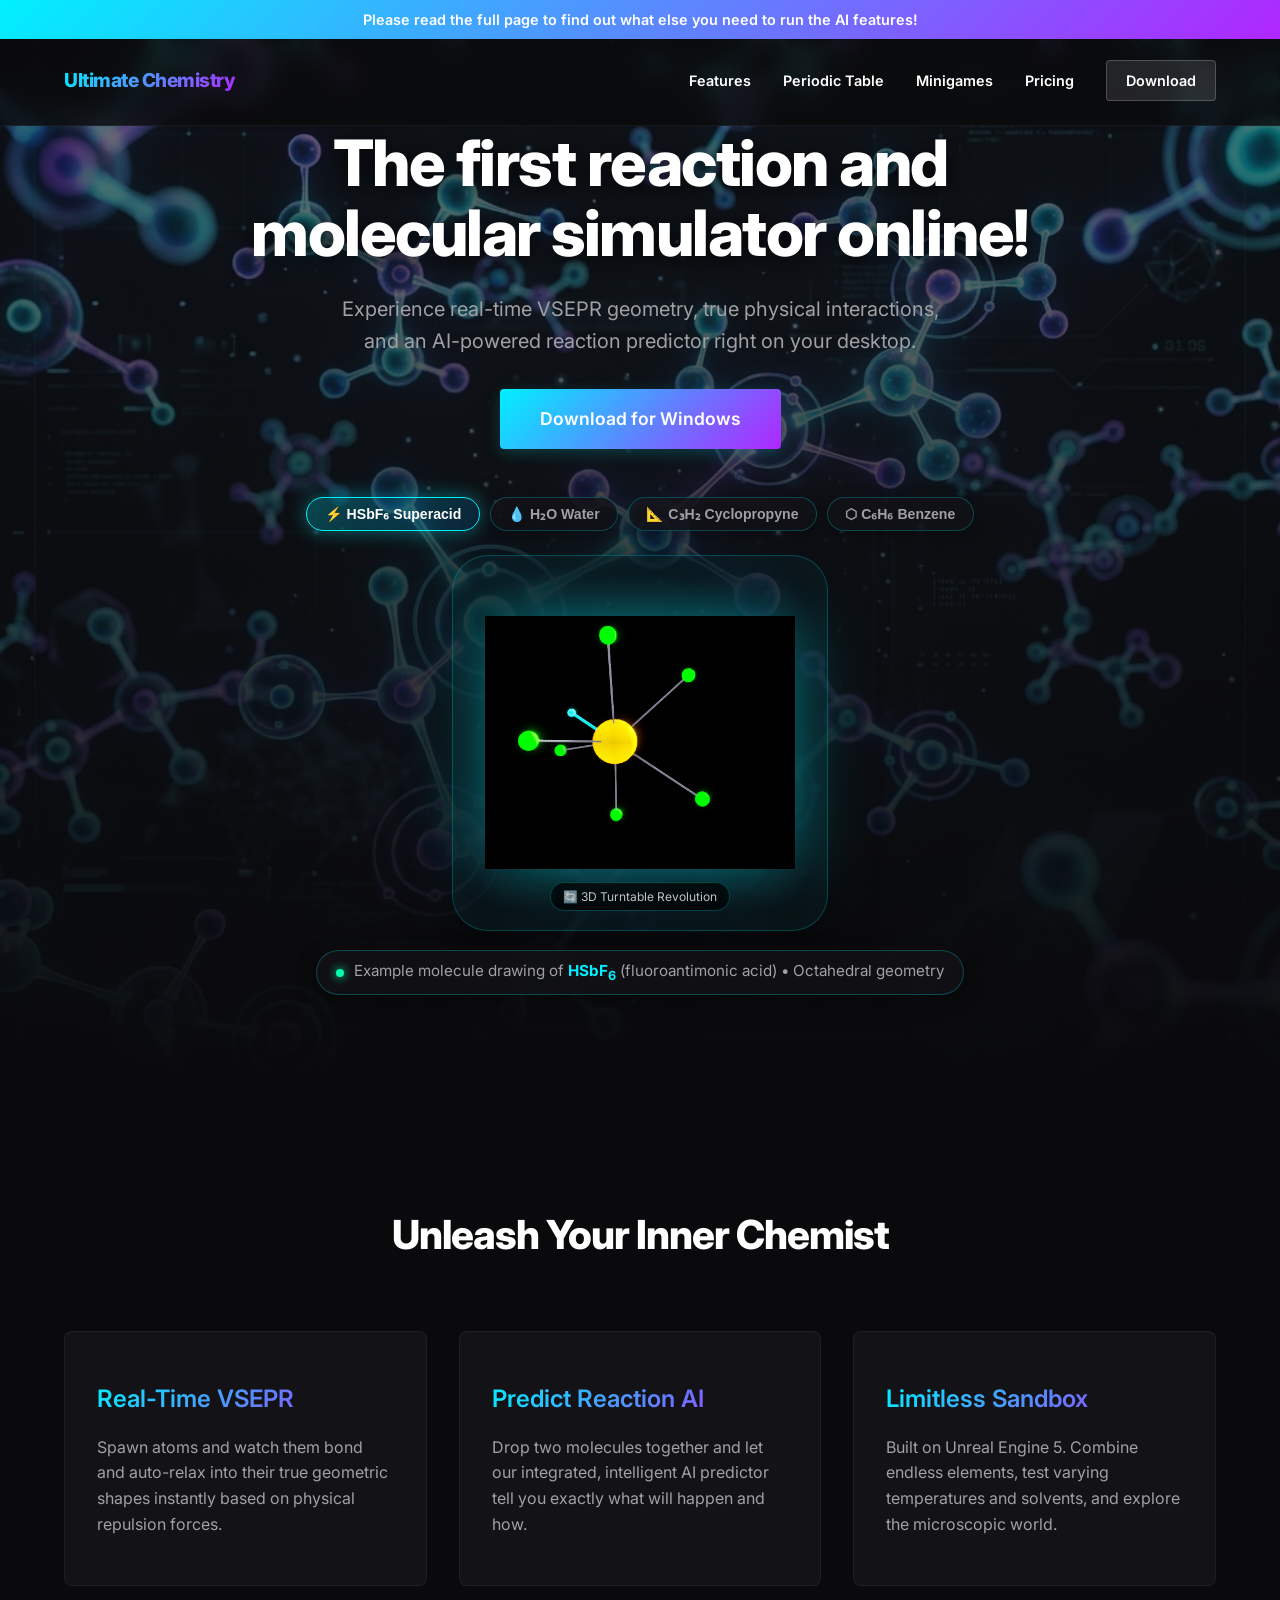
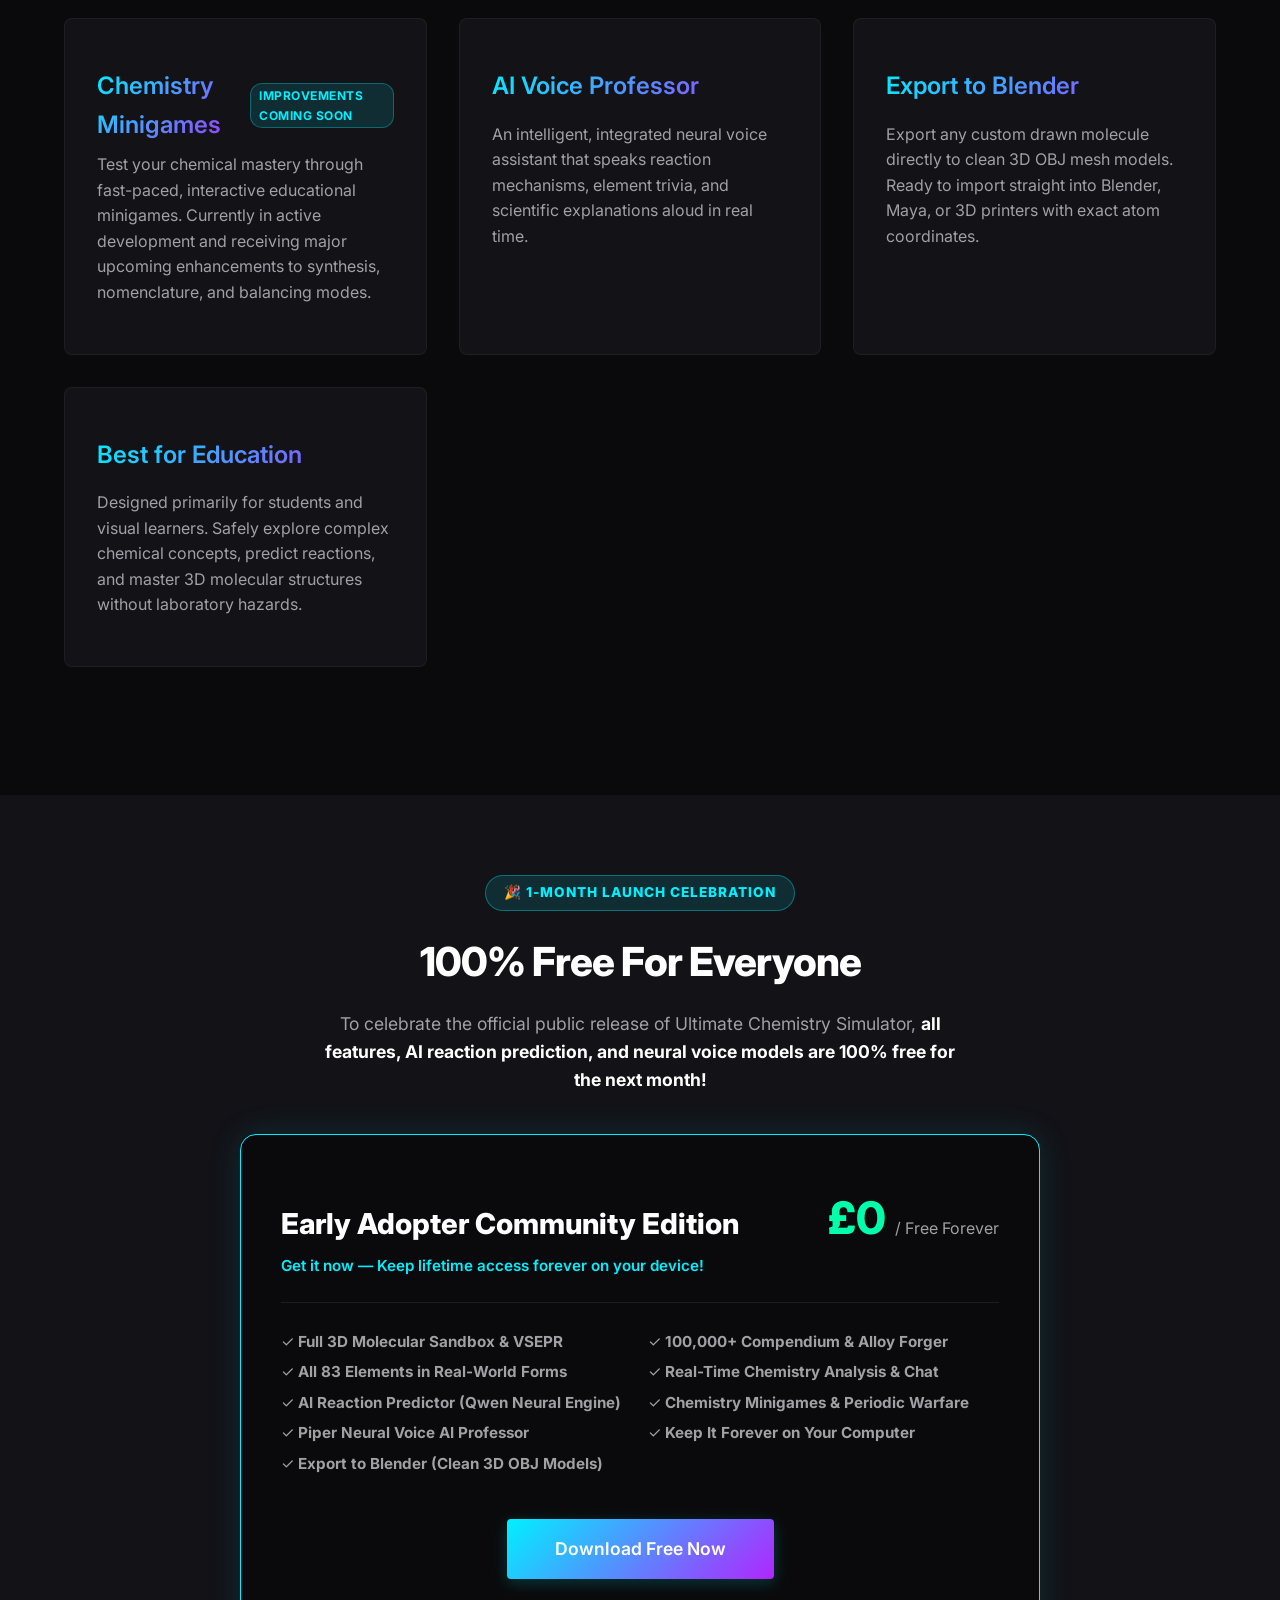
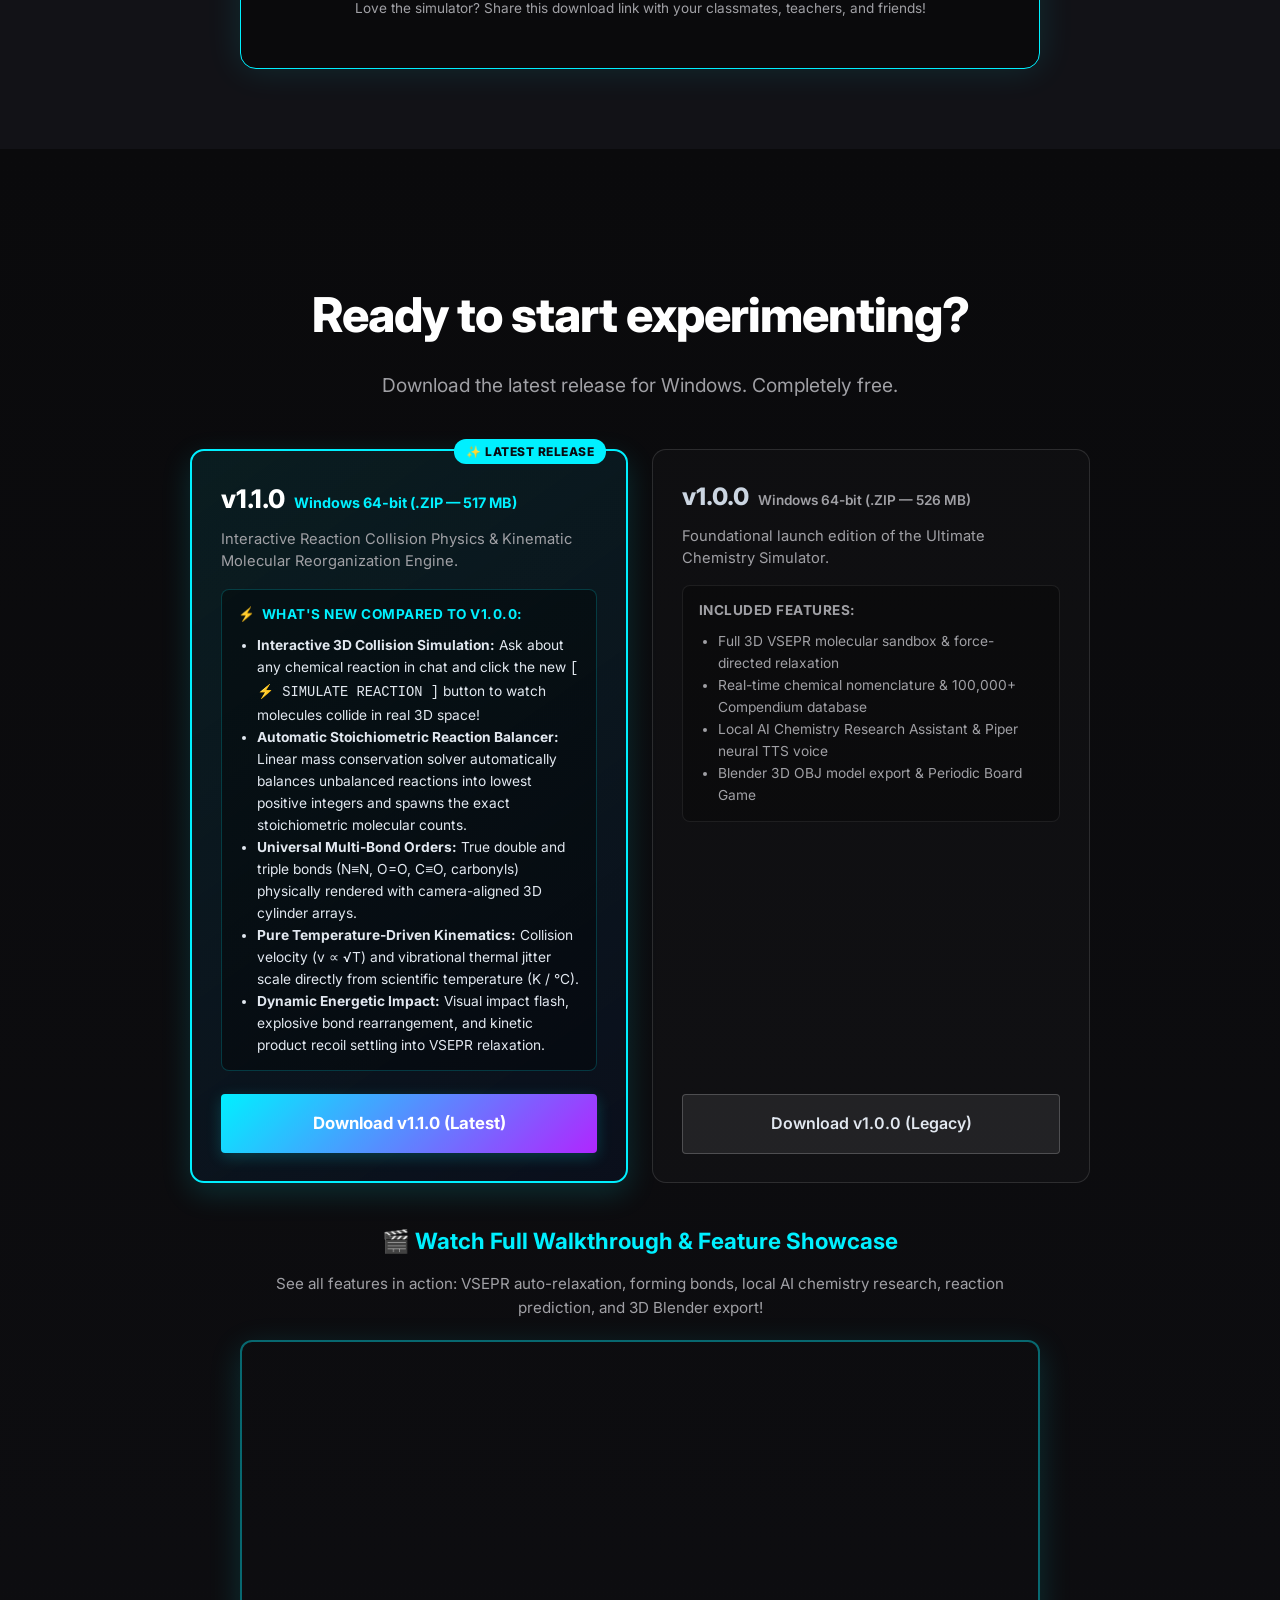
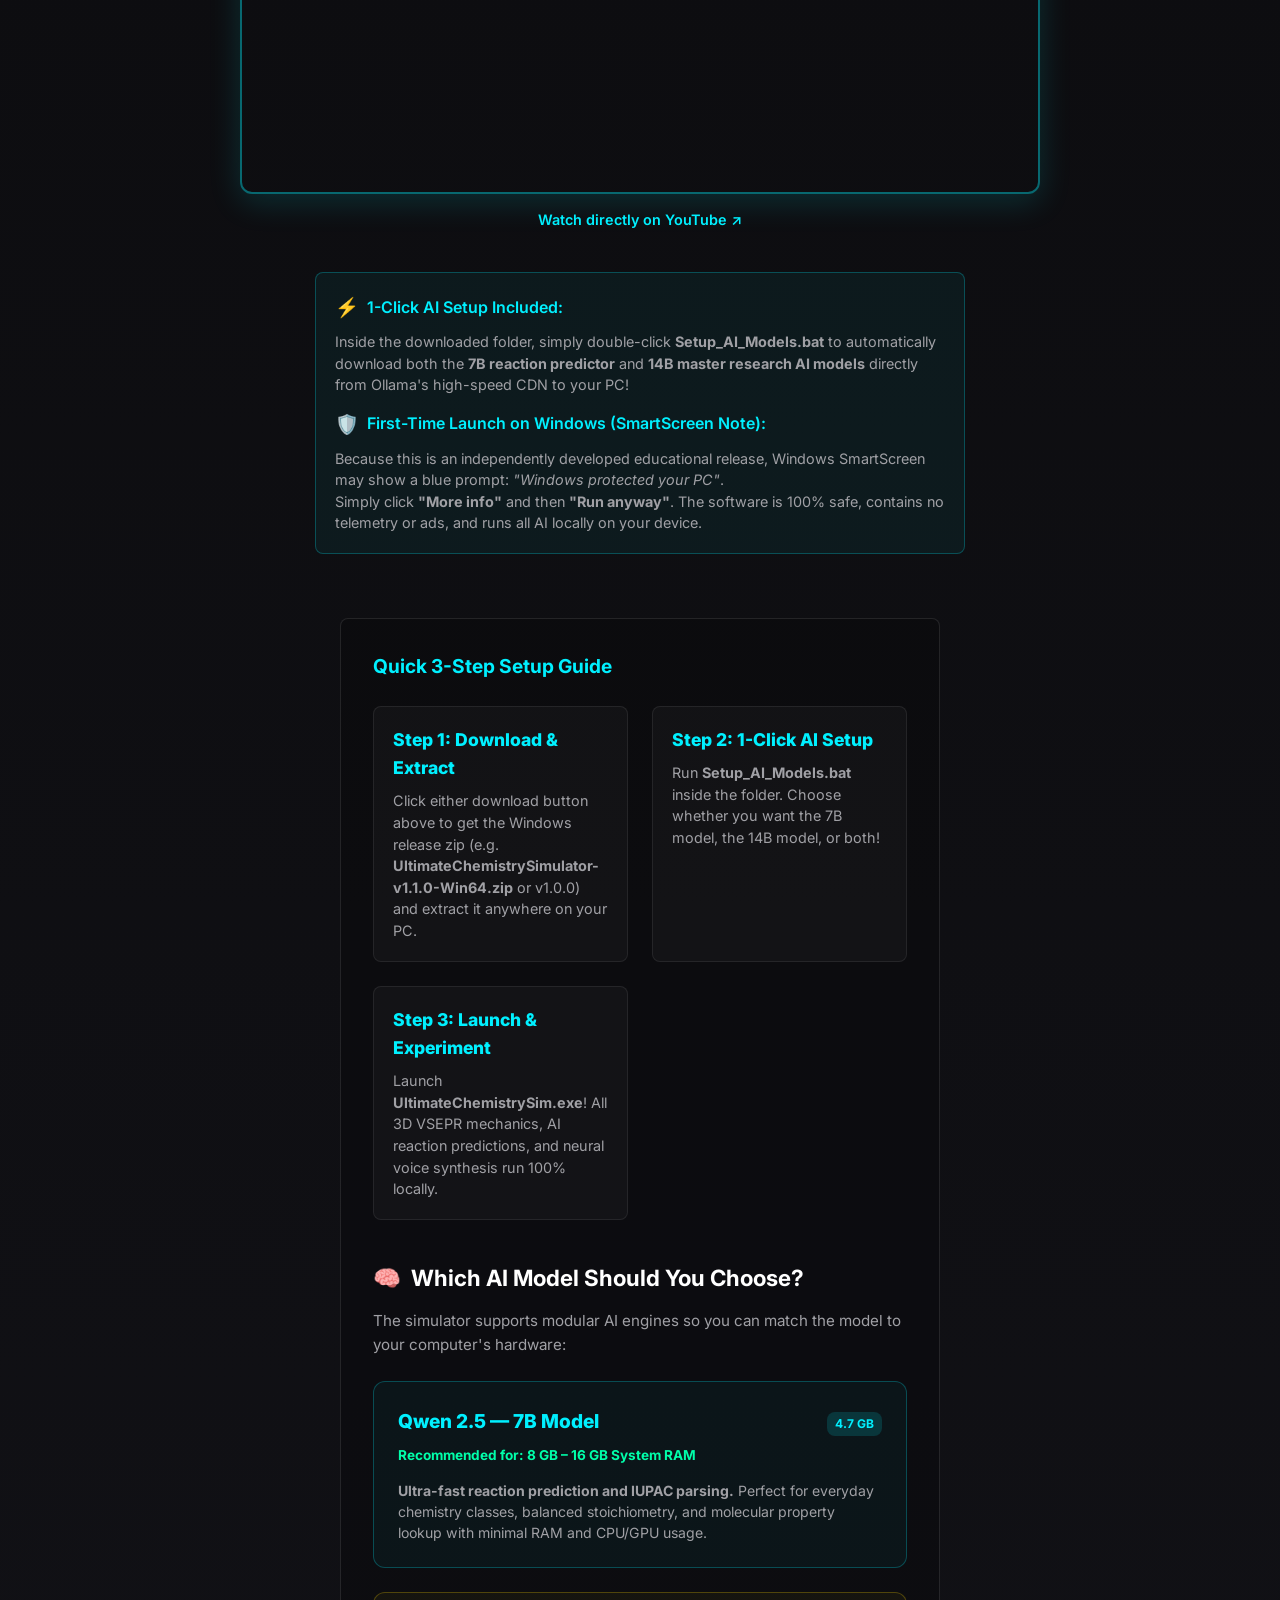
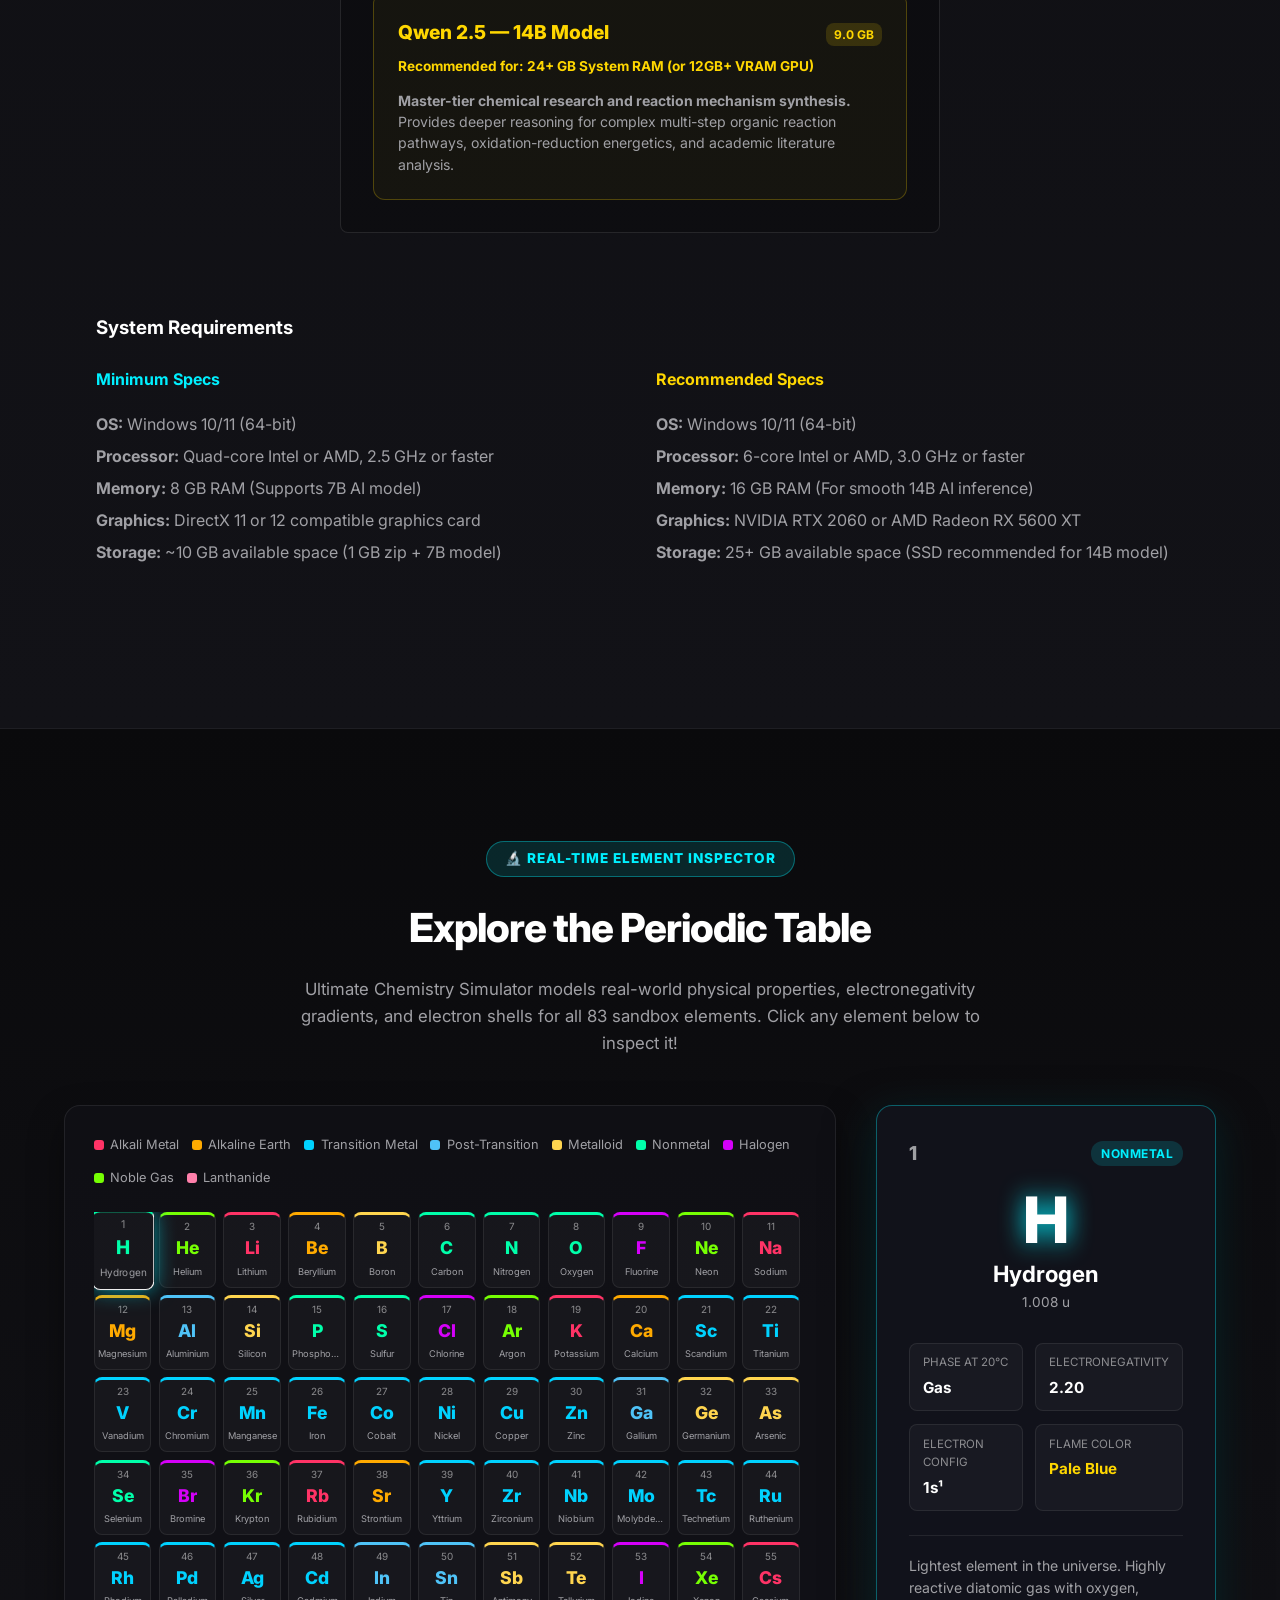
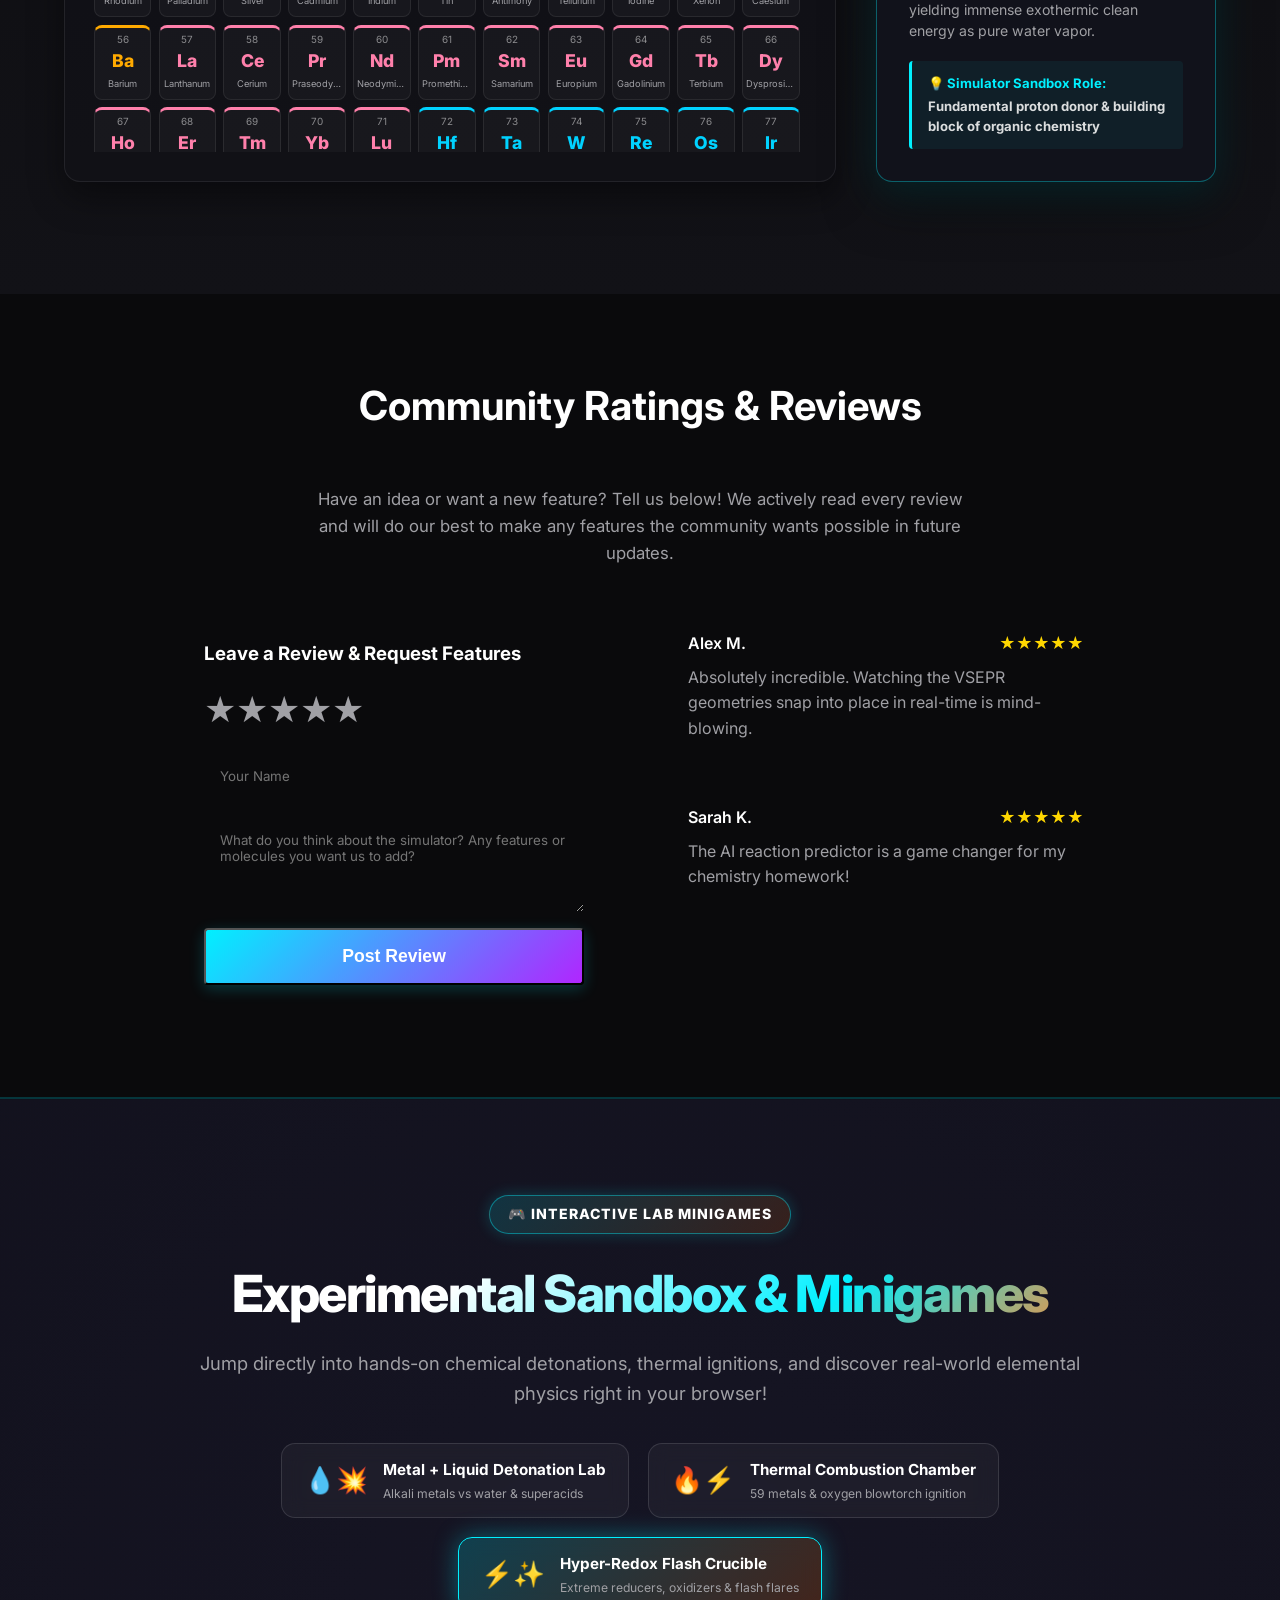
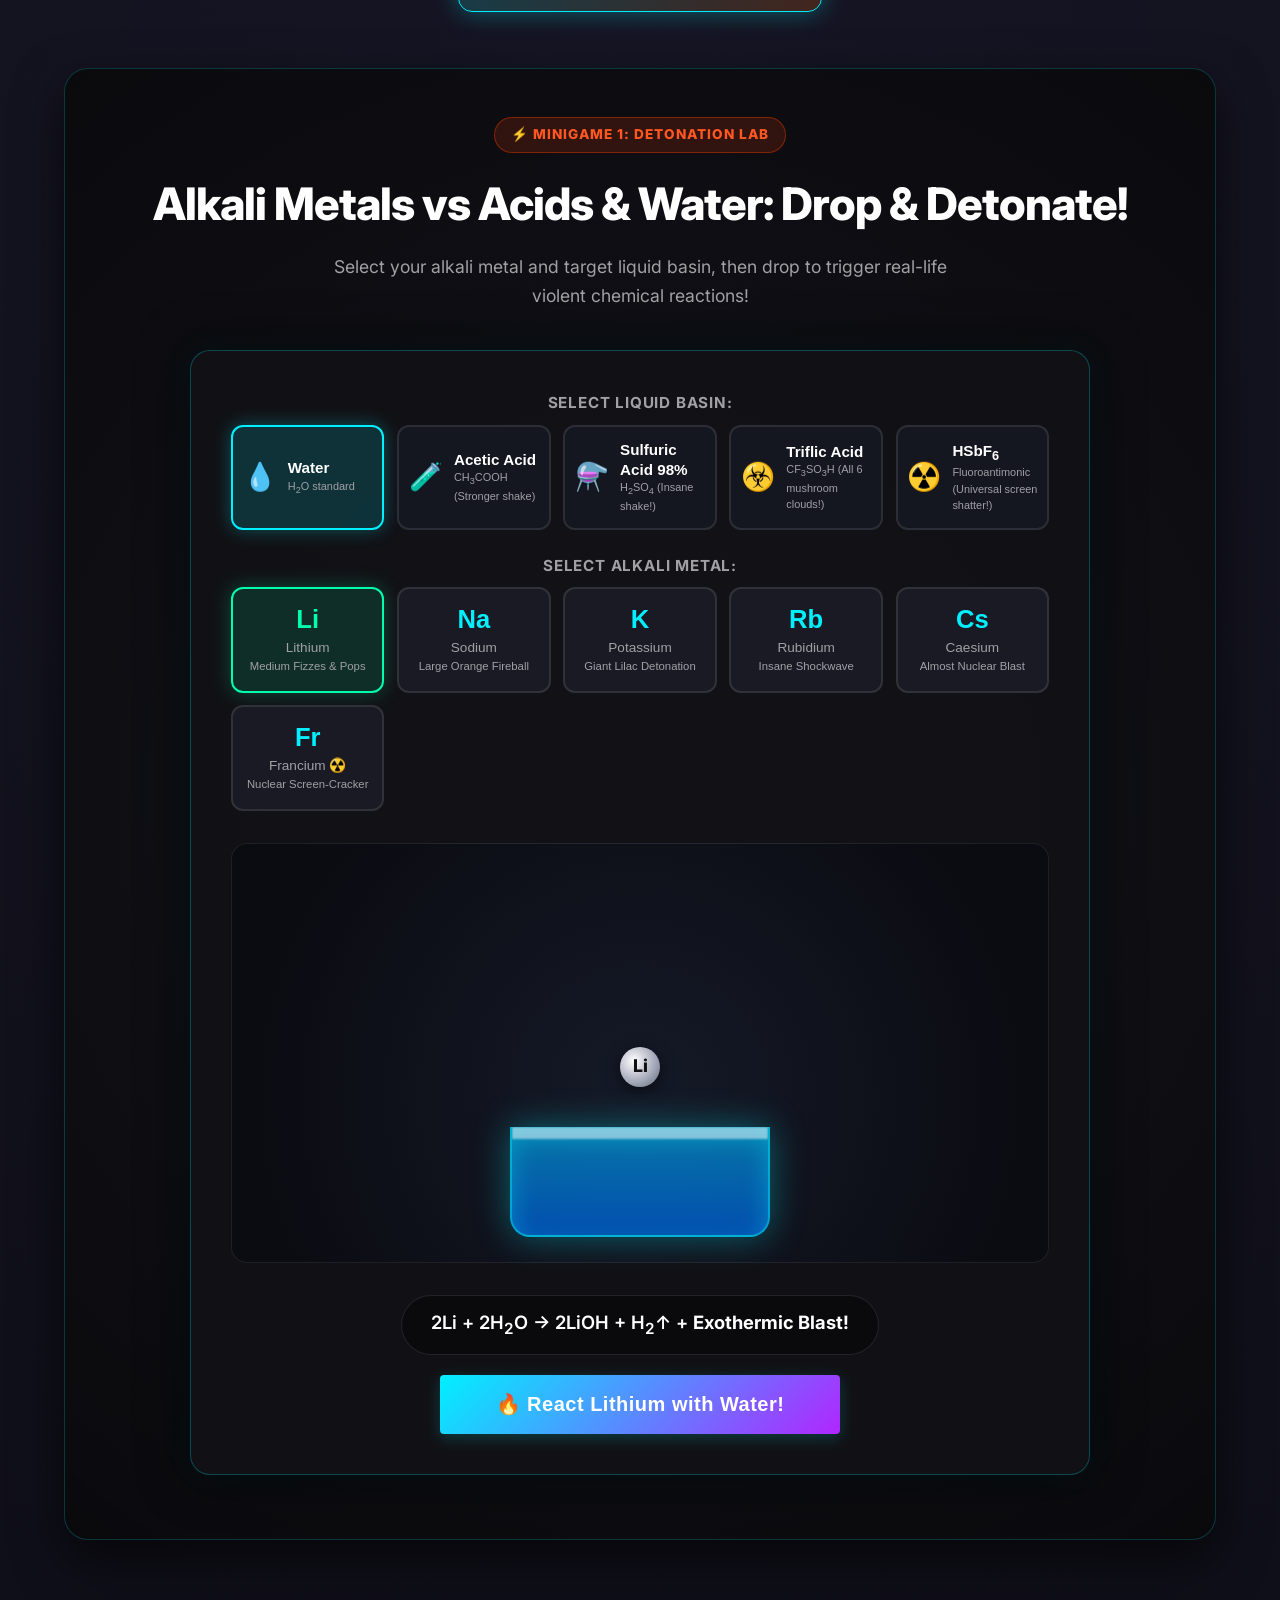
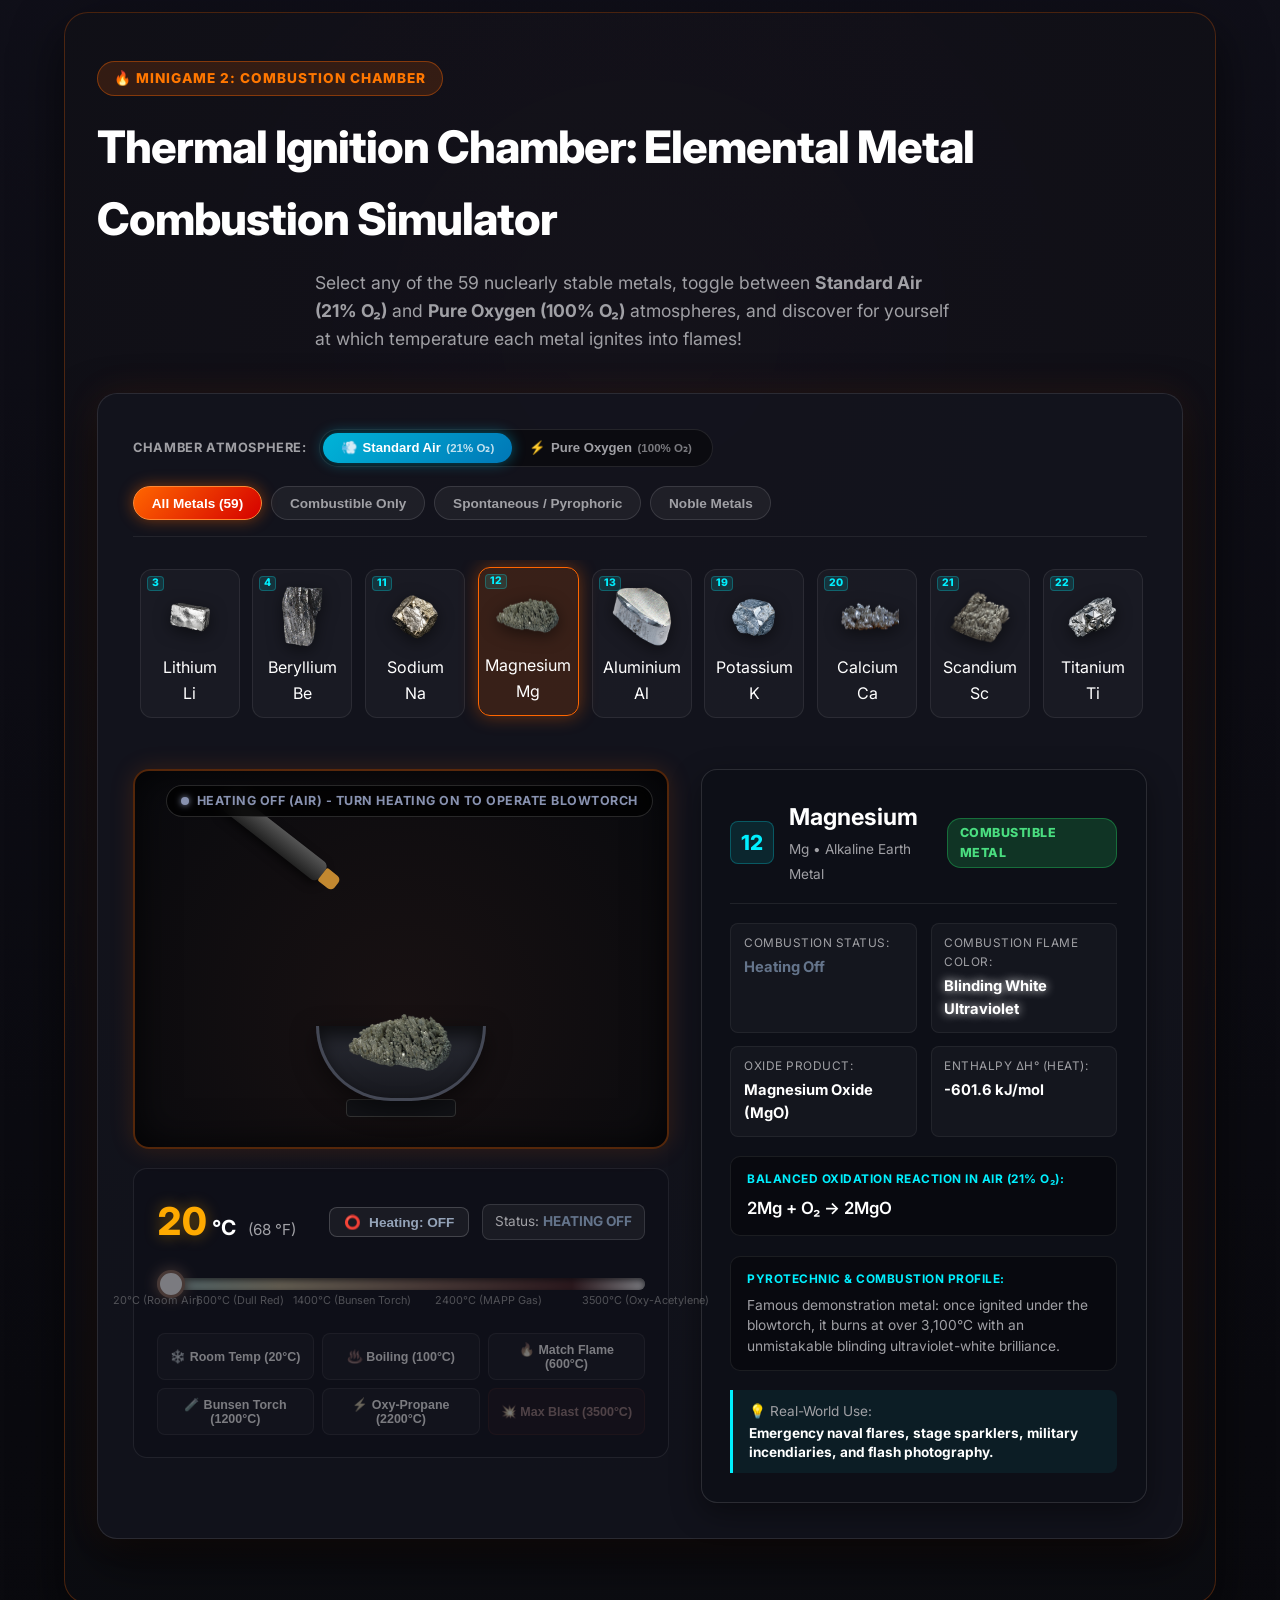
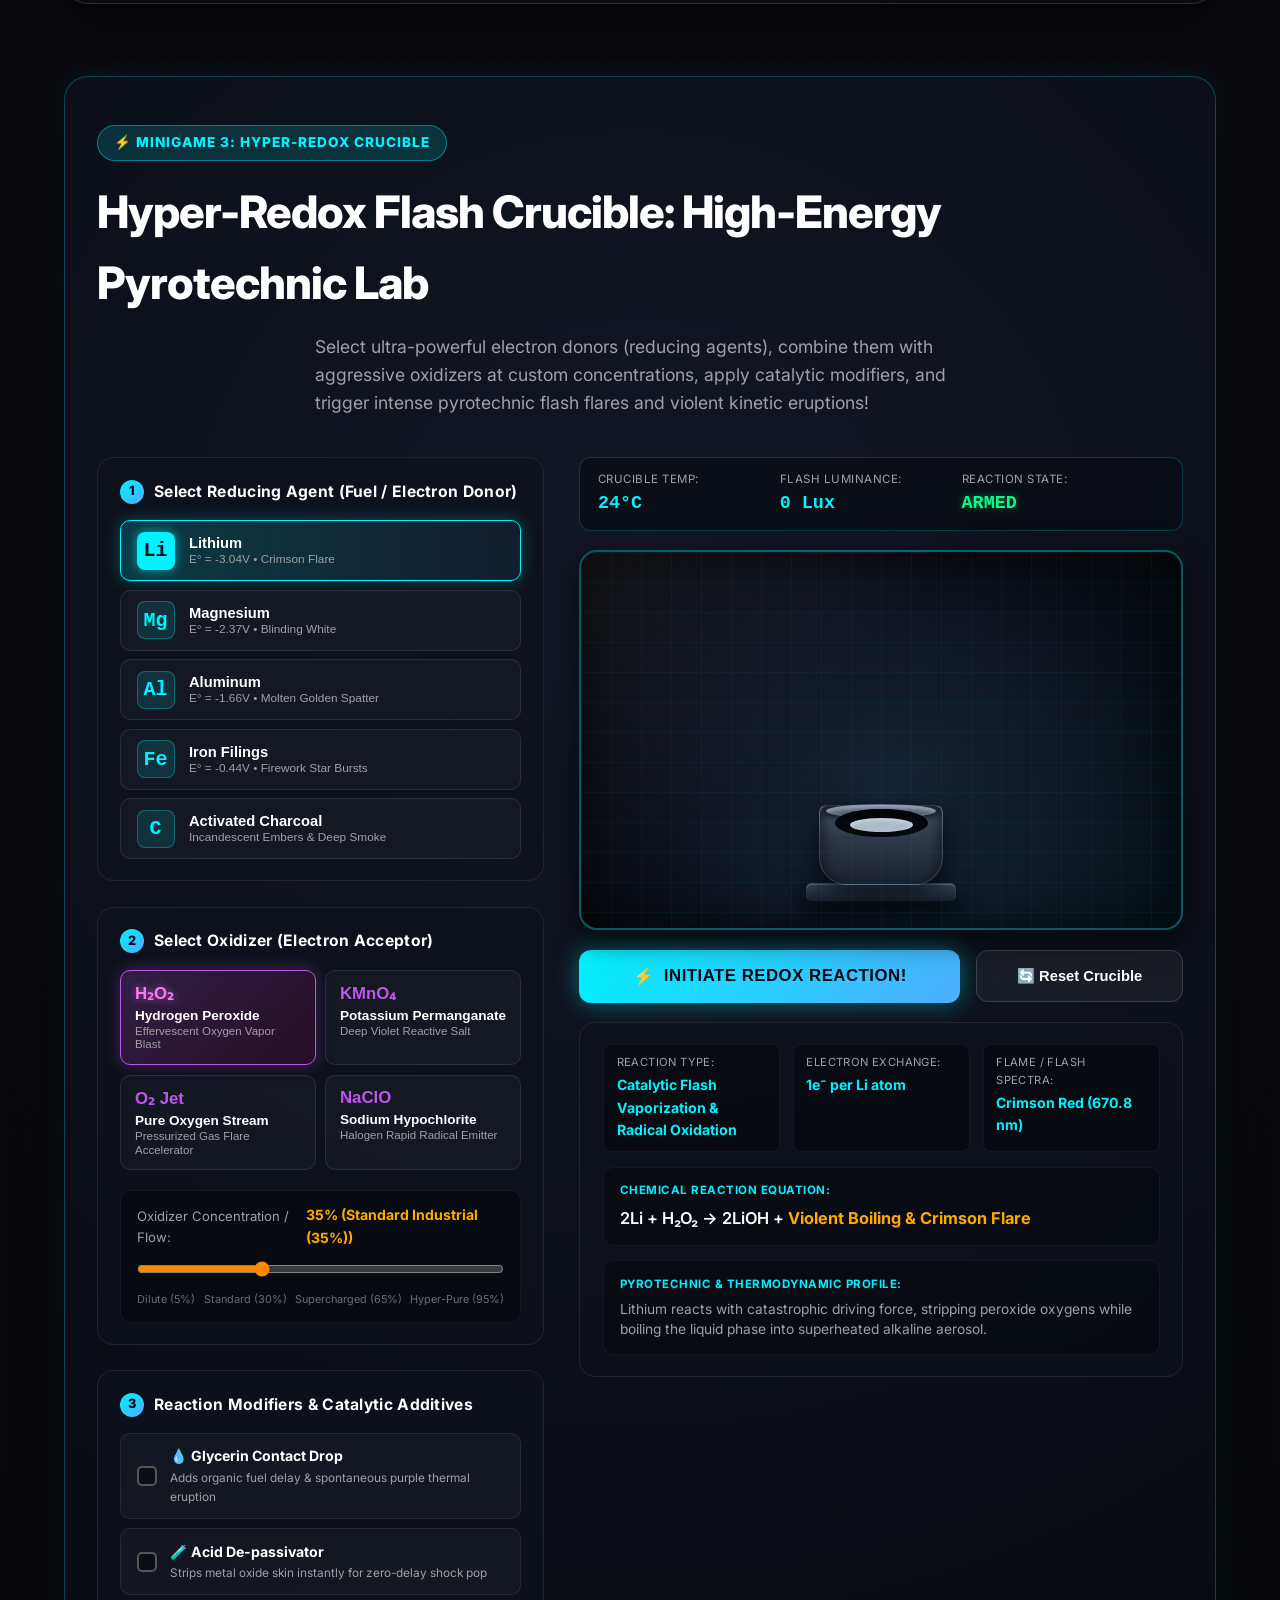
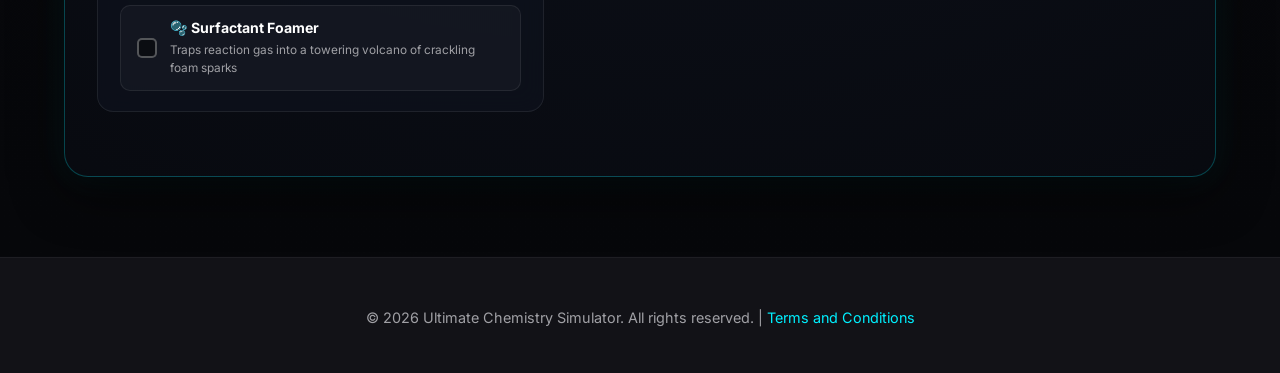
==== commit 857dcd36: "Remove unreleased Classroom Mode from website" ====
--- a/index.html
+++ b/index.html
@@ -112,13 +112,6 @@
                 <h3>Export to Blender</h3>
                 <p>Export any custom drawn molecule directly to clean 3D OBJ mesh models. Ready to import straight into Blender, Maya, or 3D printers with exact atom coordinates.</p>
             </div>
-            <div class="feature-card" style="border: 1px solid rgba(255, 190, 0, 0.4); background: linear-gradient(145deg, rgba(255, 190, 0, 0.05) 0%, rgba(20, 25, 40, 0.7) 100%);">
-                <div style="display: flex; align-items: center; justify-content: space-between; margin-bottom: 0.5rem;">
-                    <h3 style="margin-bottom: 0; color: #ffca28;">🎓 Classroom Mode</h3>
-                    <span style="background: rgba(255, 190, 0, 0.15); color: #ffd54f; border: 1px solid rgba(255, 190, 0, 0.4); font-size: 0.75rem; font-weight: 700; padding: 2px 8px; border-radius: 12px; letter-spacing: 0.5px; text-transform: uppercase;">Standalone App</span>
-                </div>
-                <p>Available as a dedicated standalone application built specifically for chemistry educators, lecture halls, and smartboards. Includes pre-loaded curriculum lesson modules, one-click 3D reaction collisions, 0.2x slow-mo playback, live blackboard ink annotation, and projector high-contrast mode.</p>
-            </div>
             <div class="feature-card">
                 <h3>Best for Education</h3>
                 <p>Designed primarily for students and visual learners. Safely explore complex chemical concepts, predict reactions, and master 3D molecular structures without laboratory hazards.</p>
@@ -199,7 +192,6 @@
                         </div>
                         <ul style="margin: 0; padding-left: 1.2rem; color: #e2e8f0; font-size: 0.86rem; line-height: 1.6;">
                             <li><strong>Interactive 3D Collision Simulation:</strong> Ask about any chemical reaction in chat and click the new <code>[ ⚡ SIMULATE REACTION ]</code> button to watch molecules collide in real 3D space!</li>
-                            <li><strong>Dedicated Classroom & Presentation App:</strong> Available as an independent standalone application package engineered for educators, featuring curriculum-aligned teaching modules, one-click reaction demonstrations, 0.2x slow-mo playback, pause/resume ('P' key), live teacher blackboard ink annotations, and projector high-contrast mode!</li>
                             <li><strong>Automatic Stoichiometric Reaction Balancer:</strong> Linear mass conservation solver automatically balances unbalanced reactions into lowest positive integers and spawns the exact stoichiometric molecular counts.</li>
                             <li><strong>Universal Multi-Bond Orders:</strong> True double and triple bonds (N≡N, O=O, C≡O, carbonyls) physically rendered with camera-aligned 3D cylinder arrays.</li>
                             <li><strong>Pure Temperature-Driven Kinematics:</strong> Collision velocity (v ∝ √T) and vibrational thermal jitter scale directly from scientific temperature (K / °C).</li>
@@ -239,38 +231,6 @@
 
                 <a href="https://github.com/pappuvirinchi-lang/ultimate-chemistry-sim/releases/download/v1.0.0/UltimateChemistrySimulator-v1.0-Win64.zip" target="_blank" class="cta-btn" style="text-align: center; display: block; padding: 1rem 1.5rem; font-size: 1rem; background: rgba(255, 255, 255, 0.08); border: 1px solid rgba(255, 255, 255, 0.2); box-shadow: none; color: #e2e8f0;">
                     Download v1.0.0 (Legacy)
-                </a>
-            </div>
-
-            <!-- Dedicated Classroom Edition Standalone Release -->
-            <div style="background: linear-gradient(145deg, rgba(255, 190, 0, 0.08) 0%, rgba(18, 16, 10, 0.95) 100%); border: 2px solid #ffca28; border-radius: 14px; padding: 1.8rem; box-shadow: 0 10px 30px rgba(255, 190, 0, 0.15); display: flex; flex-direction: column; justify-content: space-between; position: relative;">
-                <div style="position: absolute; top: -12px; right: 20px; background: #ffca28; color: #0a0b10; font-weight: 800; font-size: 0.75rem; padding: 3px 12px; border-radius: 12px; text-transform: uppercase; letter-spacing: 0.5px;">
-                    🎓 Teacher Edition
-                </div>
-                <div>
-                    <div style="display: flex; align-items: baseline; gap: 0.6rem; margin-bottom: 0.5rem;">
-                        <h3 style="color: #ffca28; font-size: 1.6rem; margin: 0; font-weight: 800;">Classroom v1.0</h3>
-                        <span style="color: #ffd54f; font-weight: 700; font-size: 0.9rem;">Standalone App (.ZIP — 588 MB)</span>
-                    </div>
-                    <p style="color: var(--text-secondary); font-size: 0.92rem; margin: 0 0 1rem 0; line-height: 1.5;">
-                        Dedicated standalone presentation software for chemistry teachers and smartboards.
-                    </p>
-
-                    <div style="background: rgba(0, 0, 0, 0.35); border: 1px solid rgba(255, 190, 0, 0.3); border-radius: 8px; padding: 0.9rem 1rem; margin-bottom: 1.4rem;">
-                        <div style="color: #ffca28; font-weight: 700; font-size: 0.85rem; text-transform: uppercase; letter-spacing: 0.5px; margin-bottom: 0.5rem; display: flex; align-items: center; gap: 0.4rem;">
-                            <span>📚</span> Standalone App Features:
-                        </div>
-                        <ul style="margin: 0; padding-left: 1.2rem; color: #e2e8f0; font-size: 0.86rem; line-height: 1.6;">
-                            <li><strong>Pre-Loaded Curriculum Units:</strong> Kinetics, Haber-Bosch, Methane Combustion, Acid-Base, Water Synthesis, & Precipitation.</li>
-                            <li><strong>Playback Controls:</strong> Instant 0.2x slow-mo, 1x normal, 2x fast, and 'P' key pause/resume.</li>
-                            <li><strong>Live Blackboard Ink:</strong> Interactive drawing and arrow annotations over live 3D reactions.</li>
-                            <li><strong>Projector Mode:</strong> Ultra high-contrast visual display optimized for lecture halls and smartboards.</li>
-                        </ul>
-                    </div>
-                </div>
-
-                <a href="https://github.com/pappuvirinchi-lang/ultimate-chemistry-sim/releases/download/v1.1.0/UltimateChemistryClassroom-v1.0-Win64.zip" target="_blank" class="cta-btn" style="text-align: center; display: block; padding: 1rem 1.5rem; font-size: 1.05rem; font-weight: 700; background: linear-gradient(135deg, #ffca28 0%, #ff8f00 100%); color: #0a0b10; border: none; box-shadow: 0 4px 15px rgba(255, 190, 0, 0.4);">
-                    Download Classroom App (Standalone)
                 </a>
             </div>
         </div>
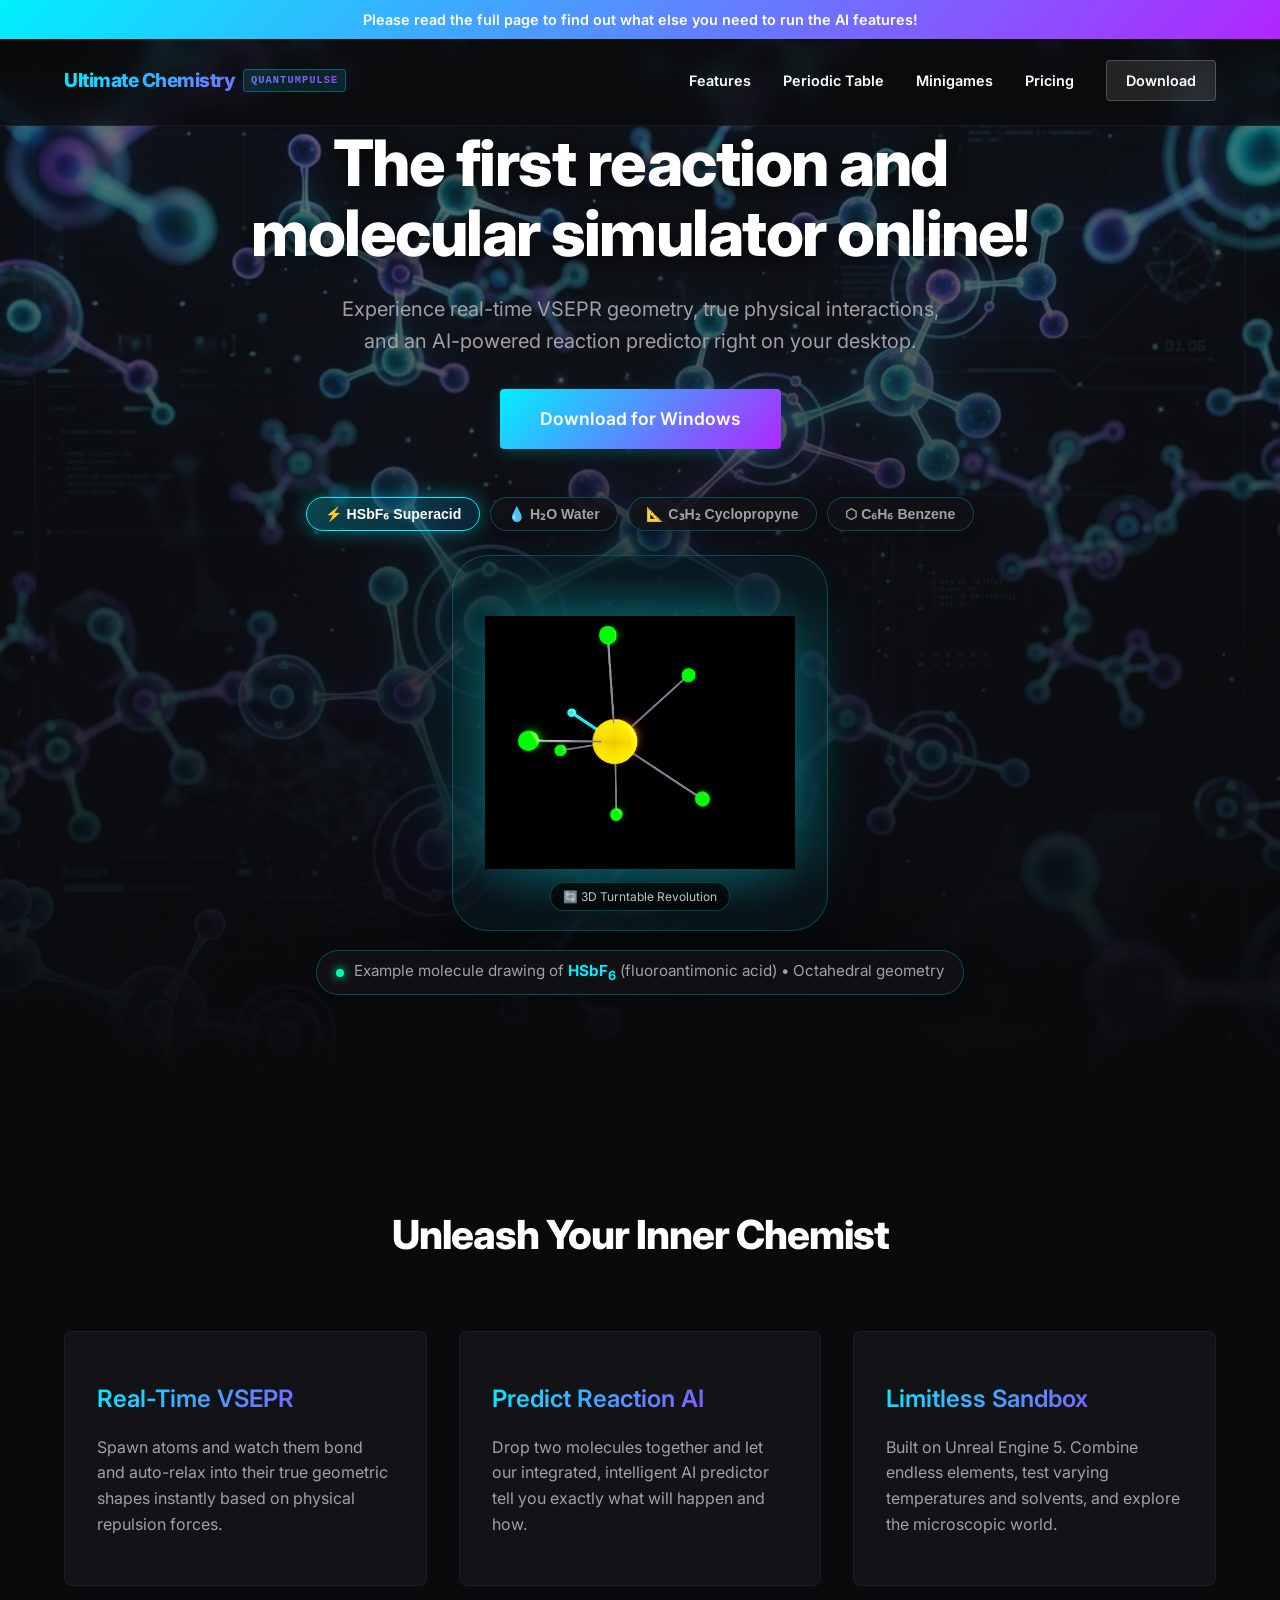
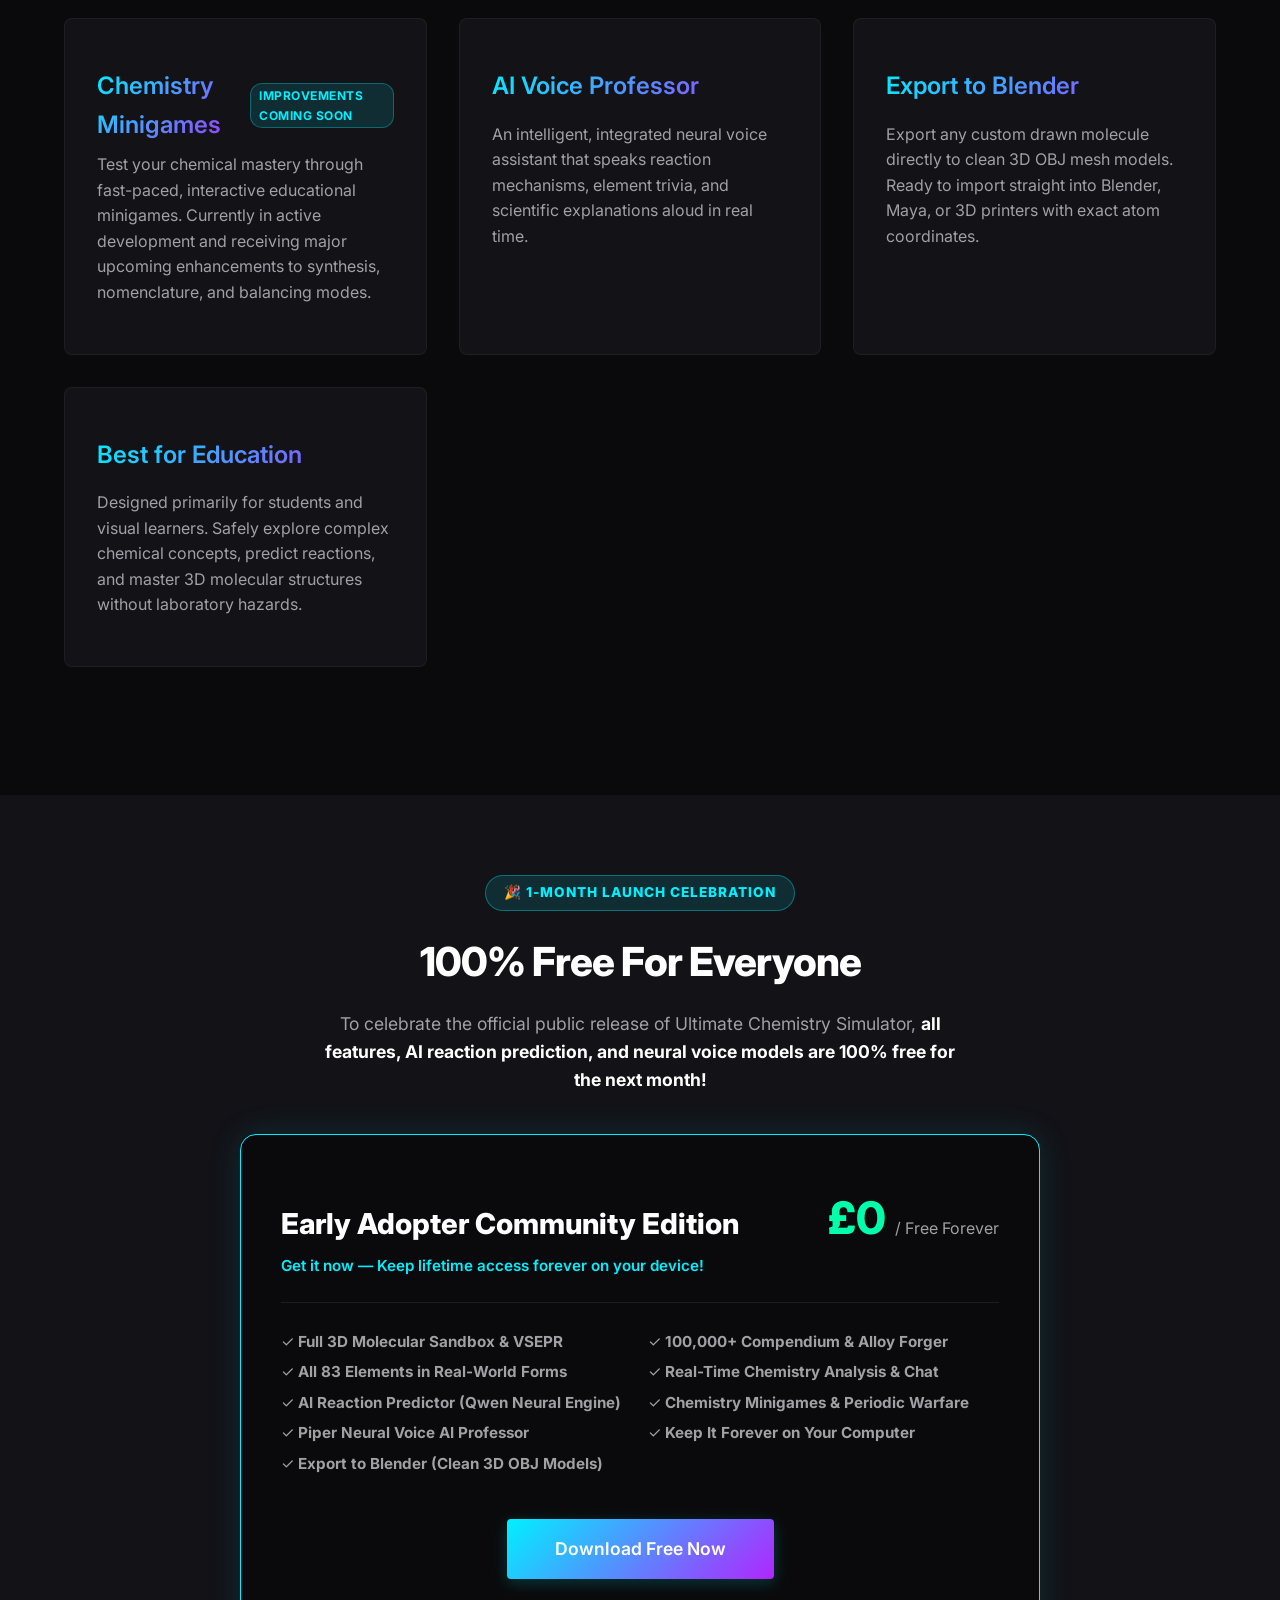
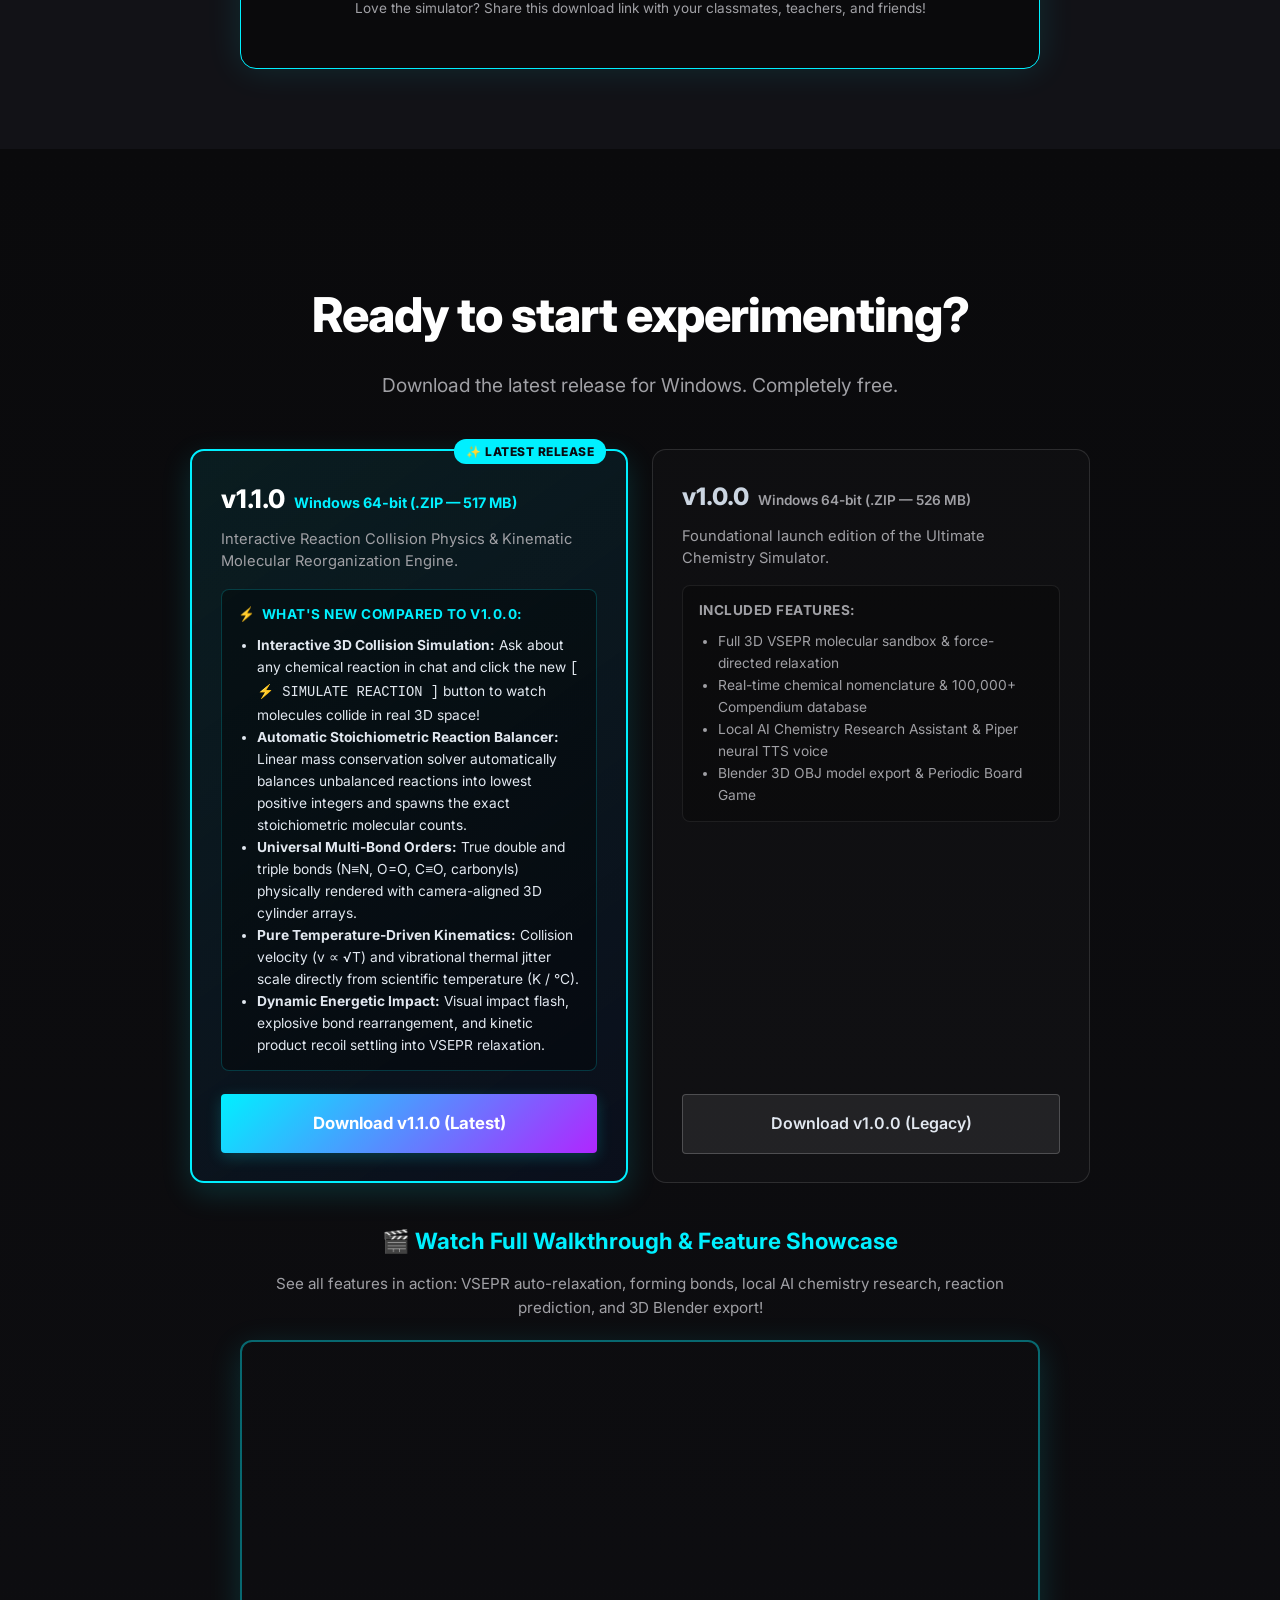
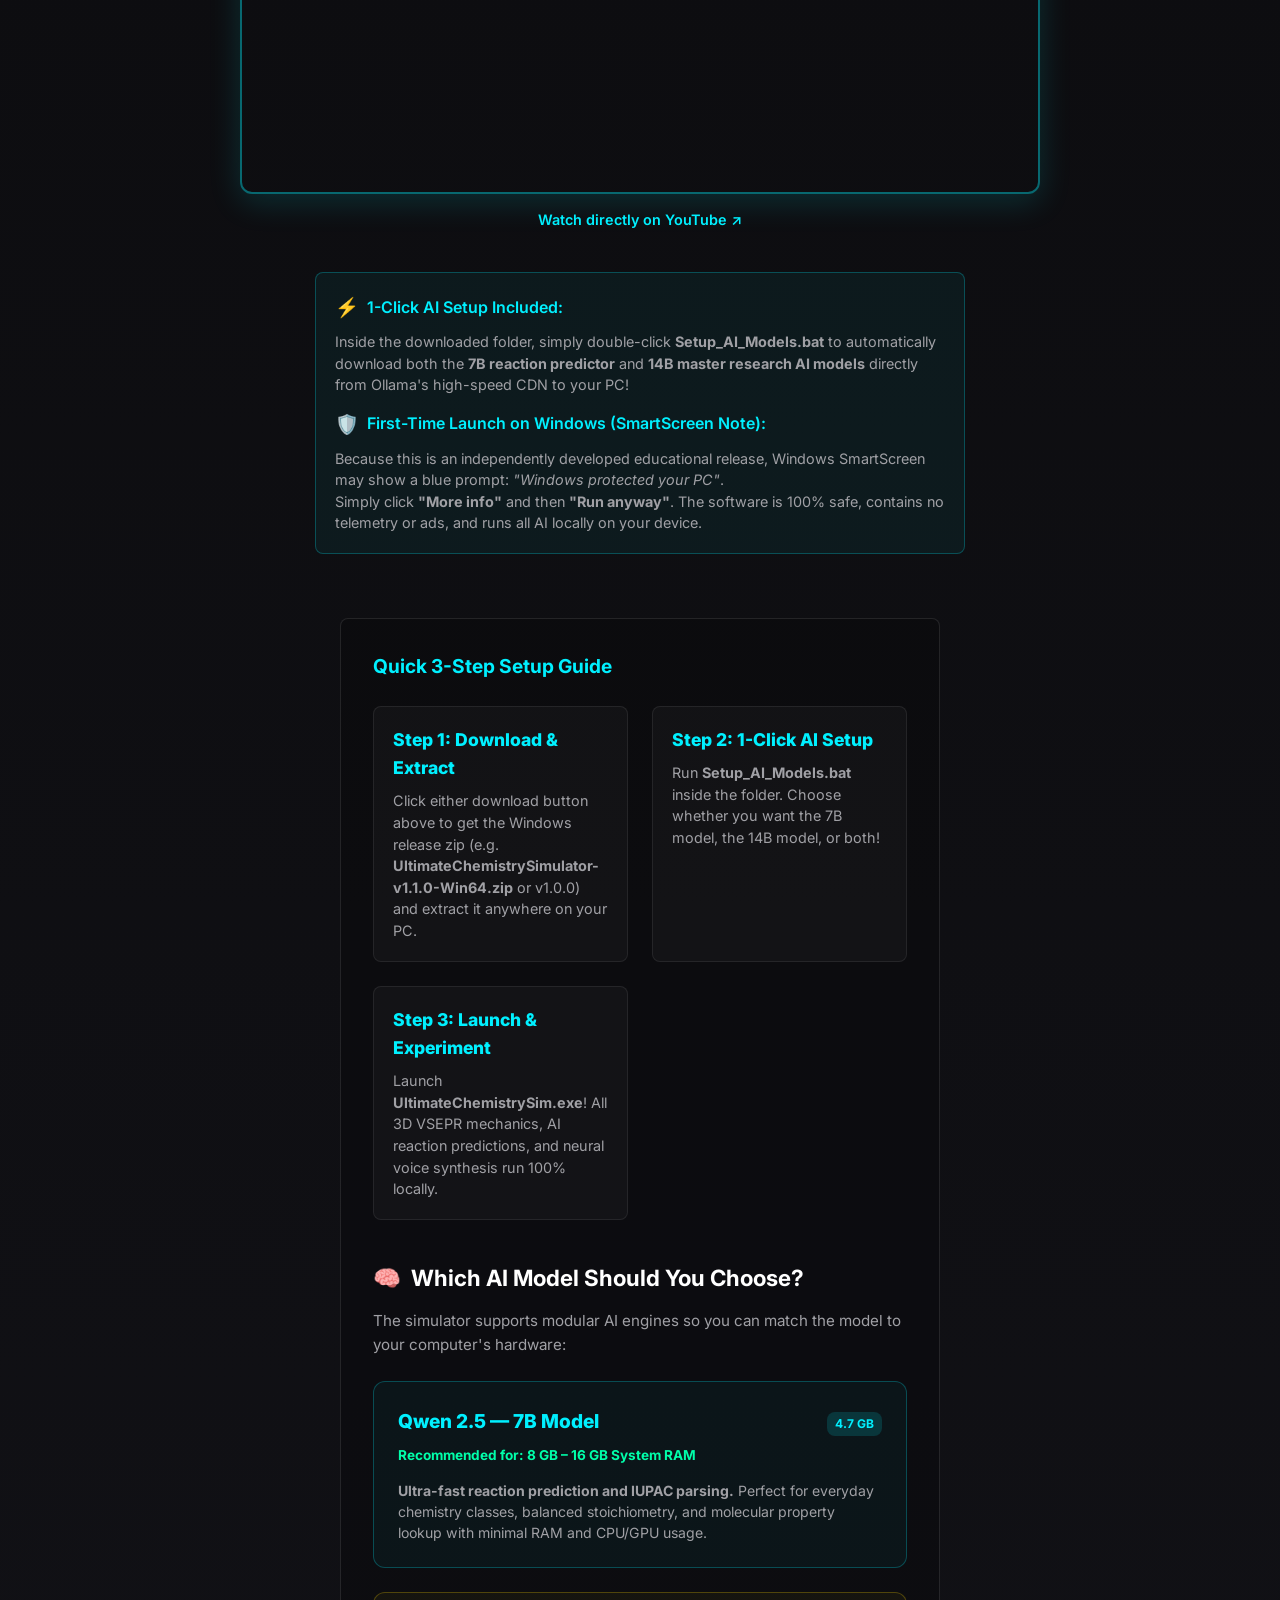
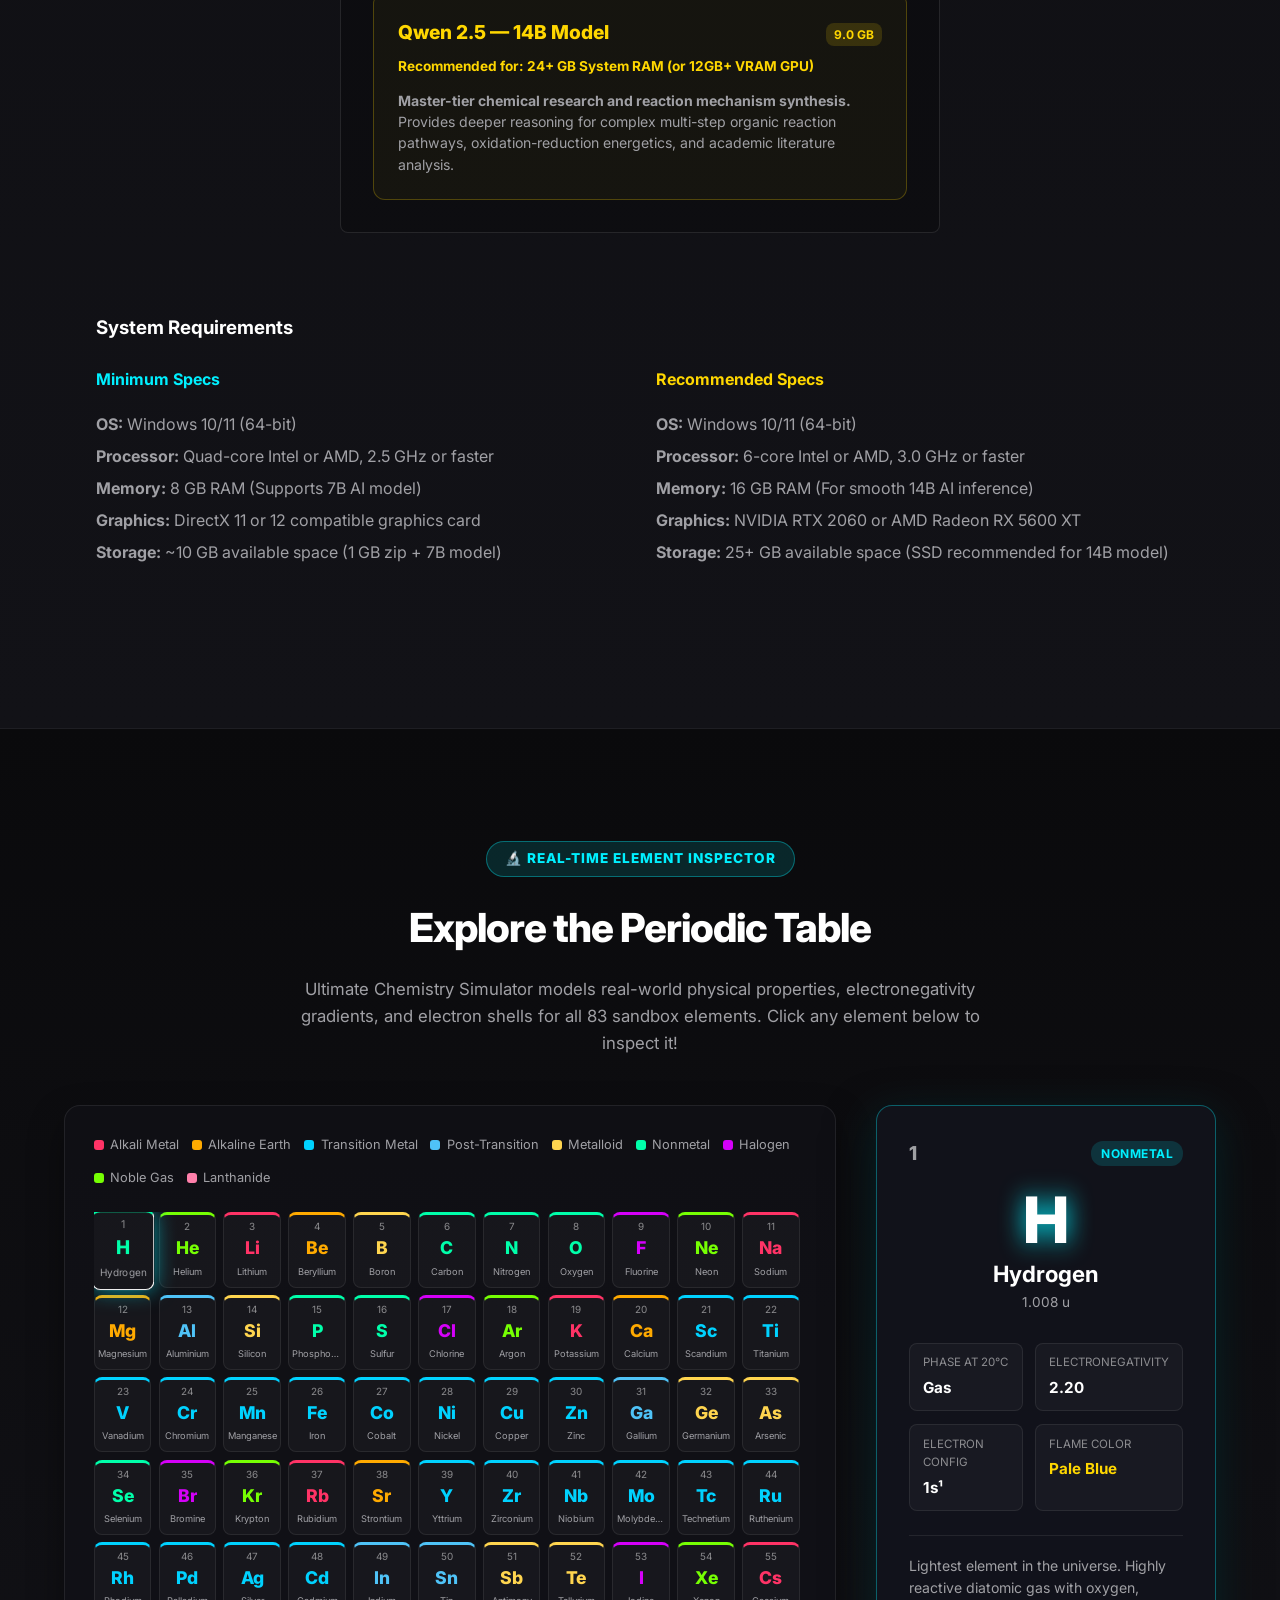
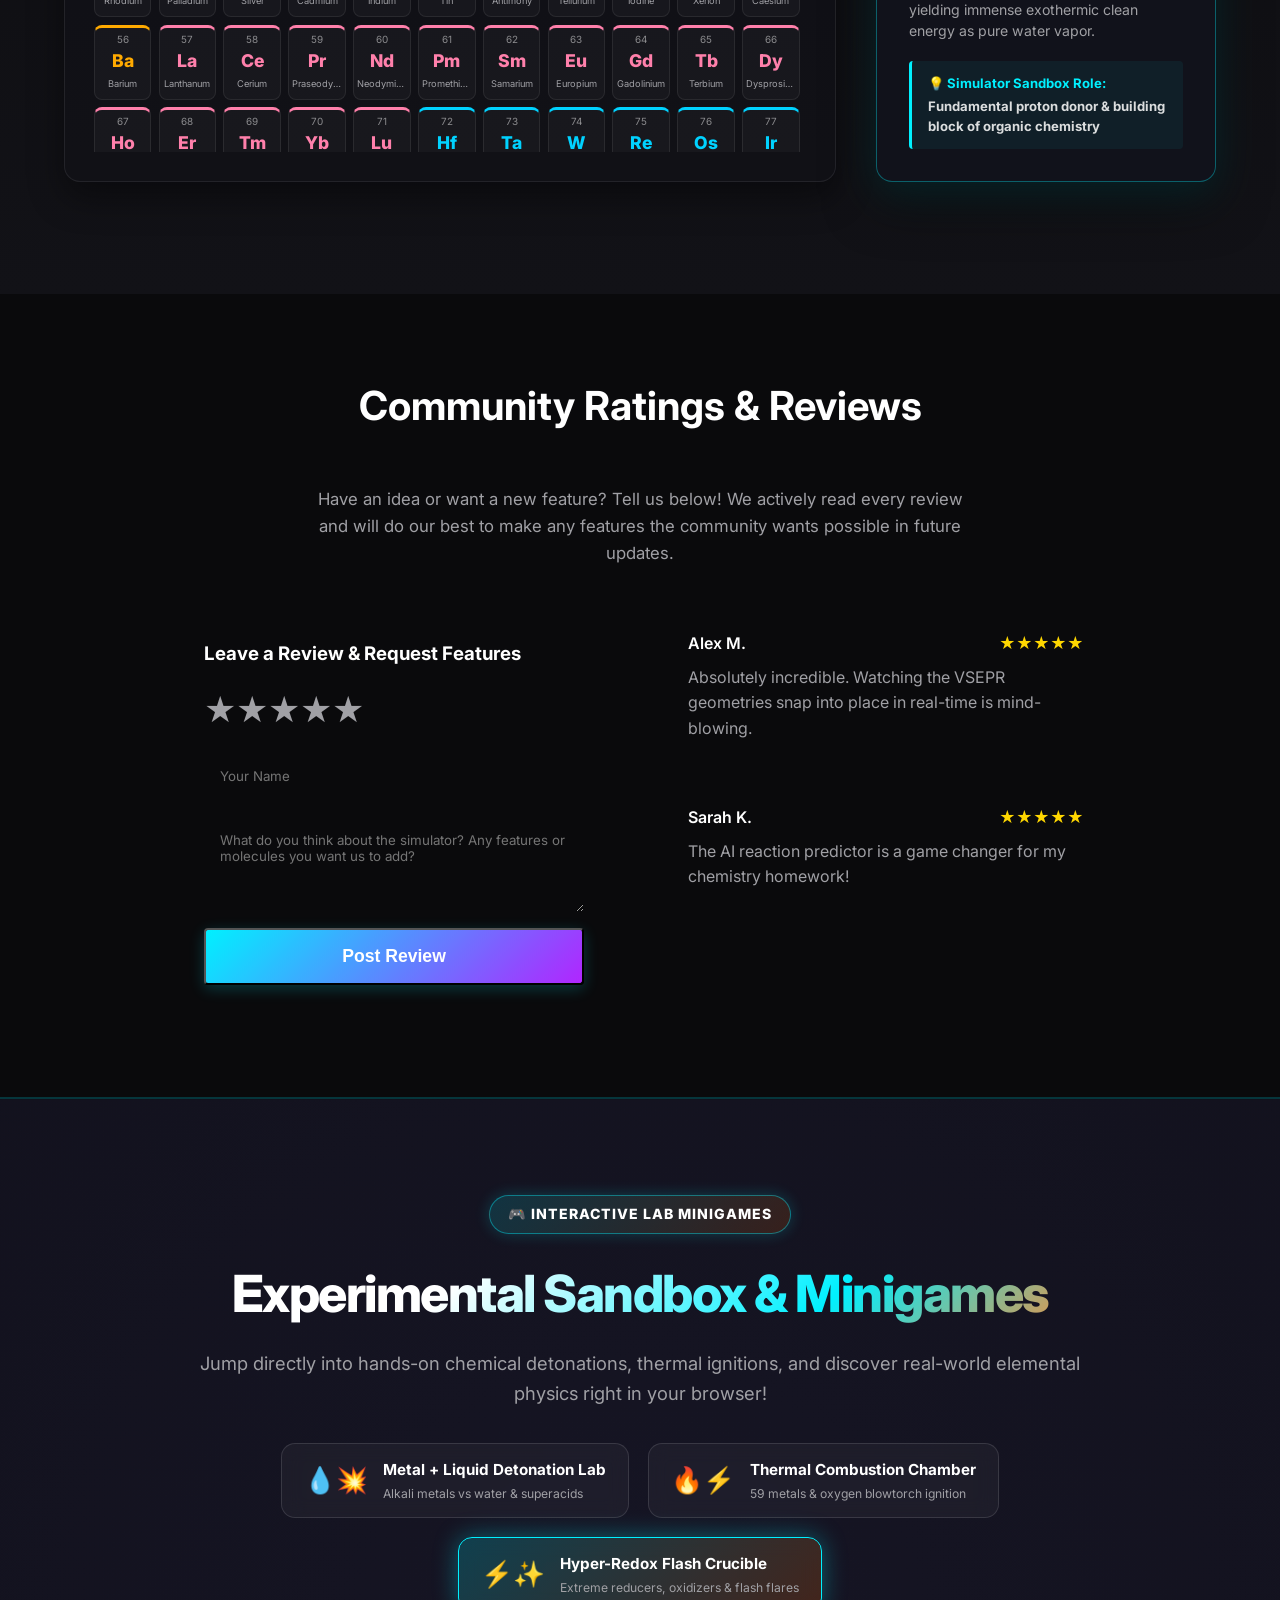
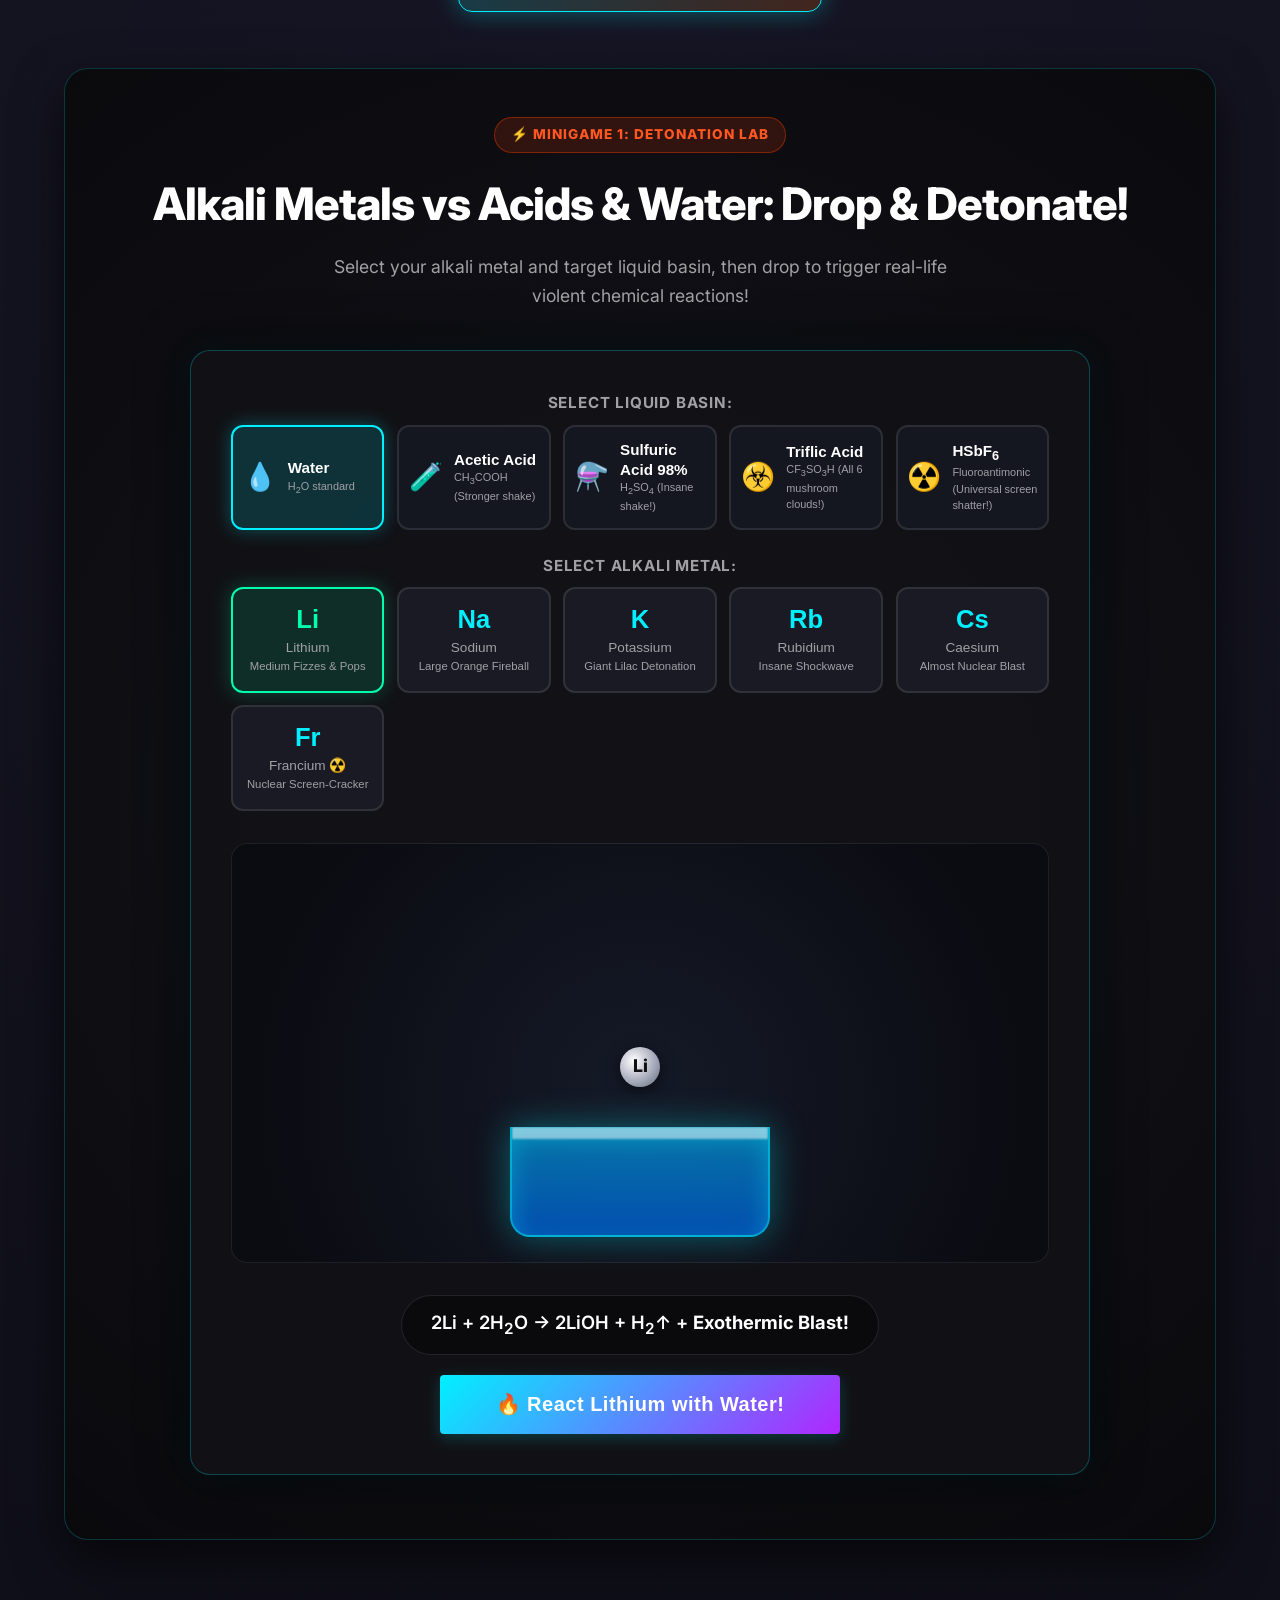
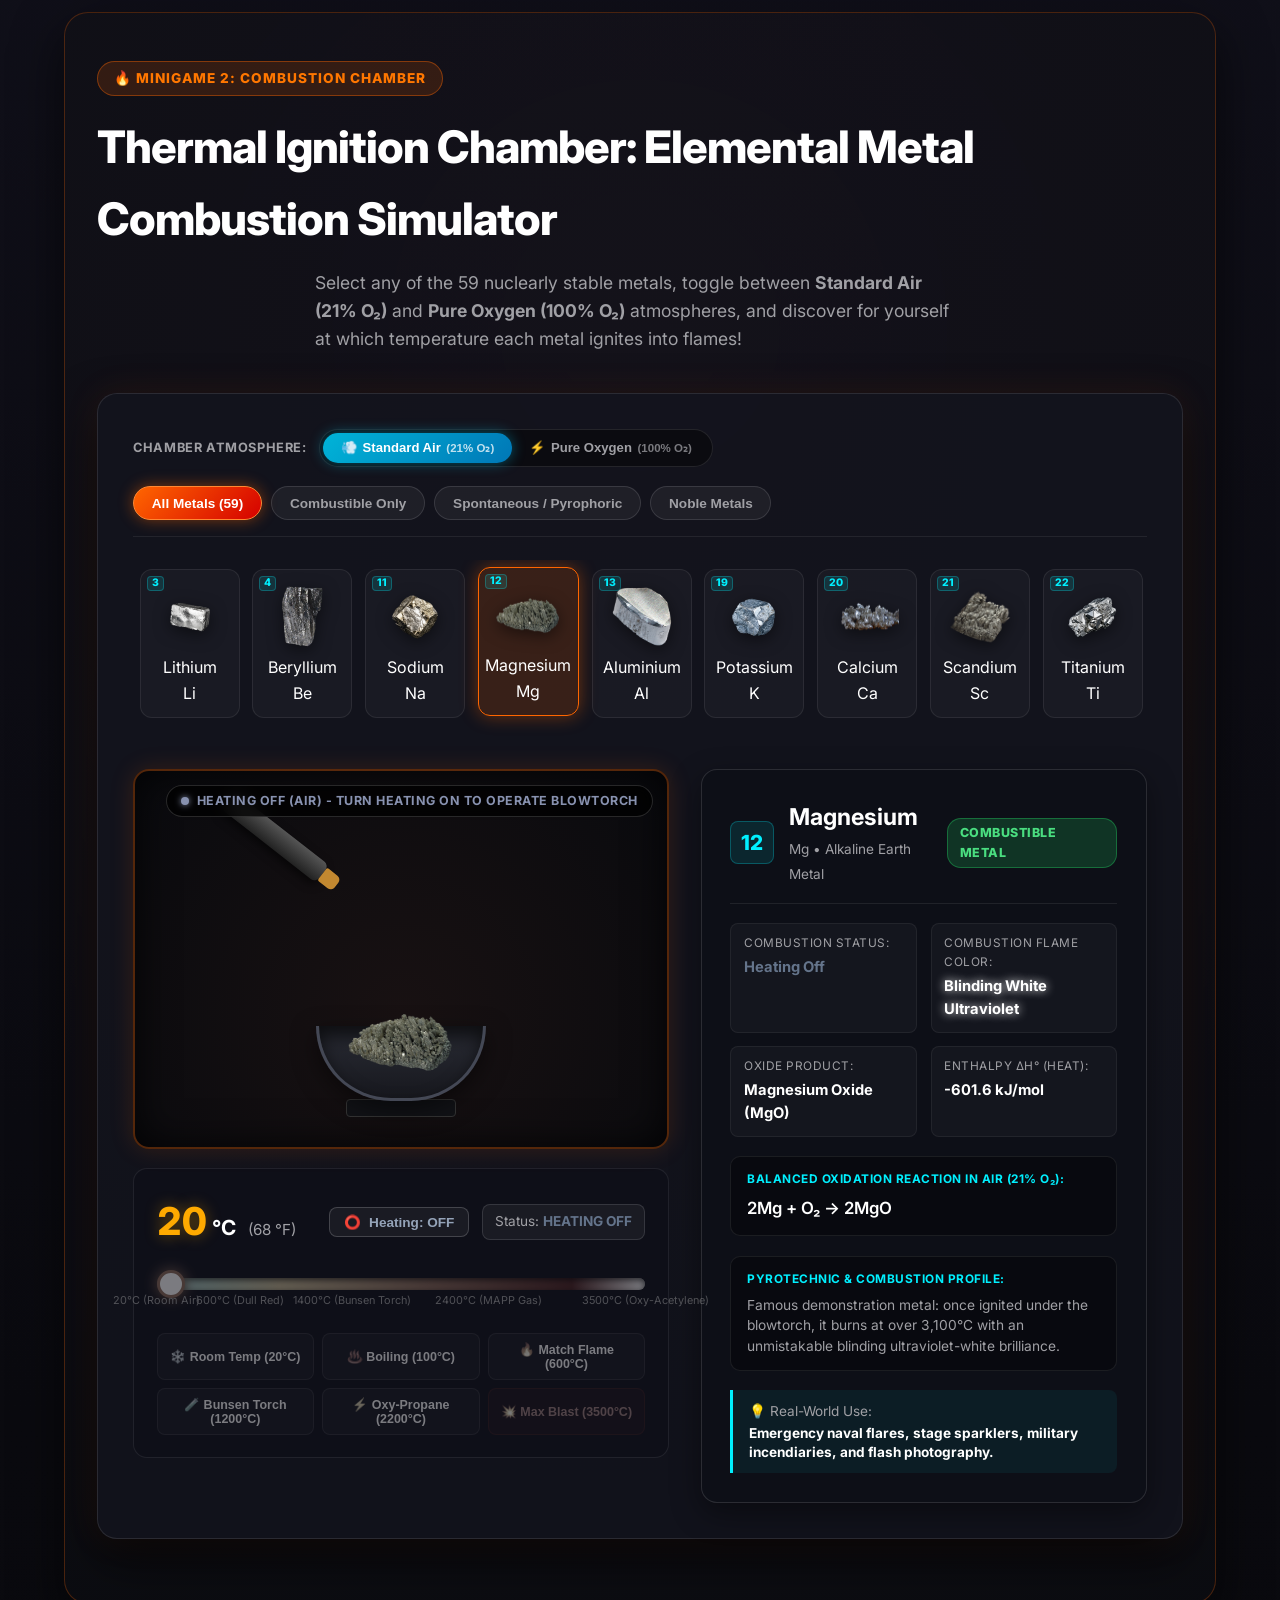
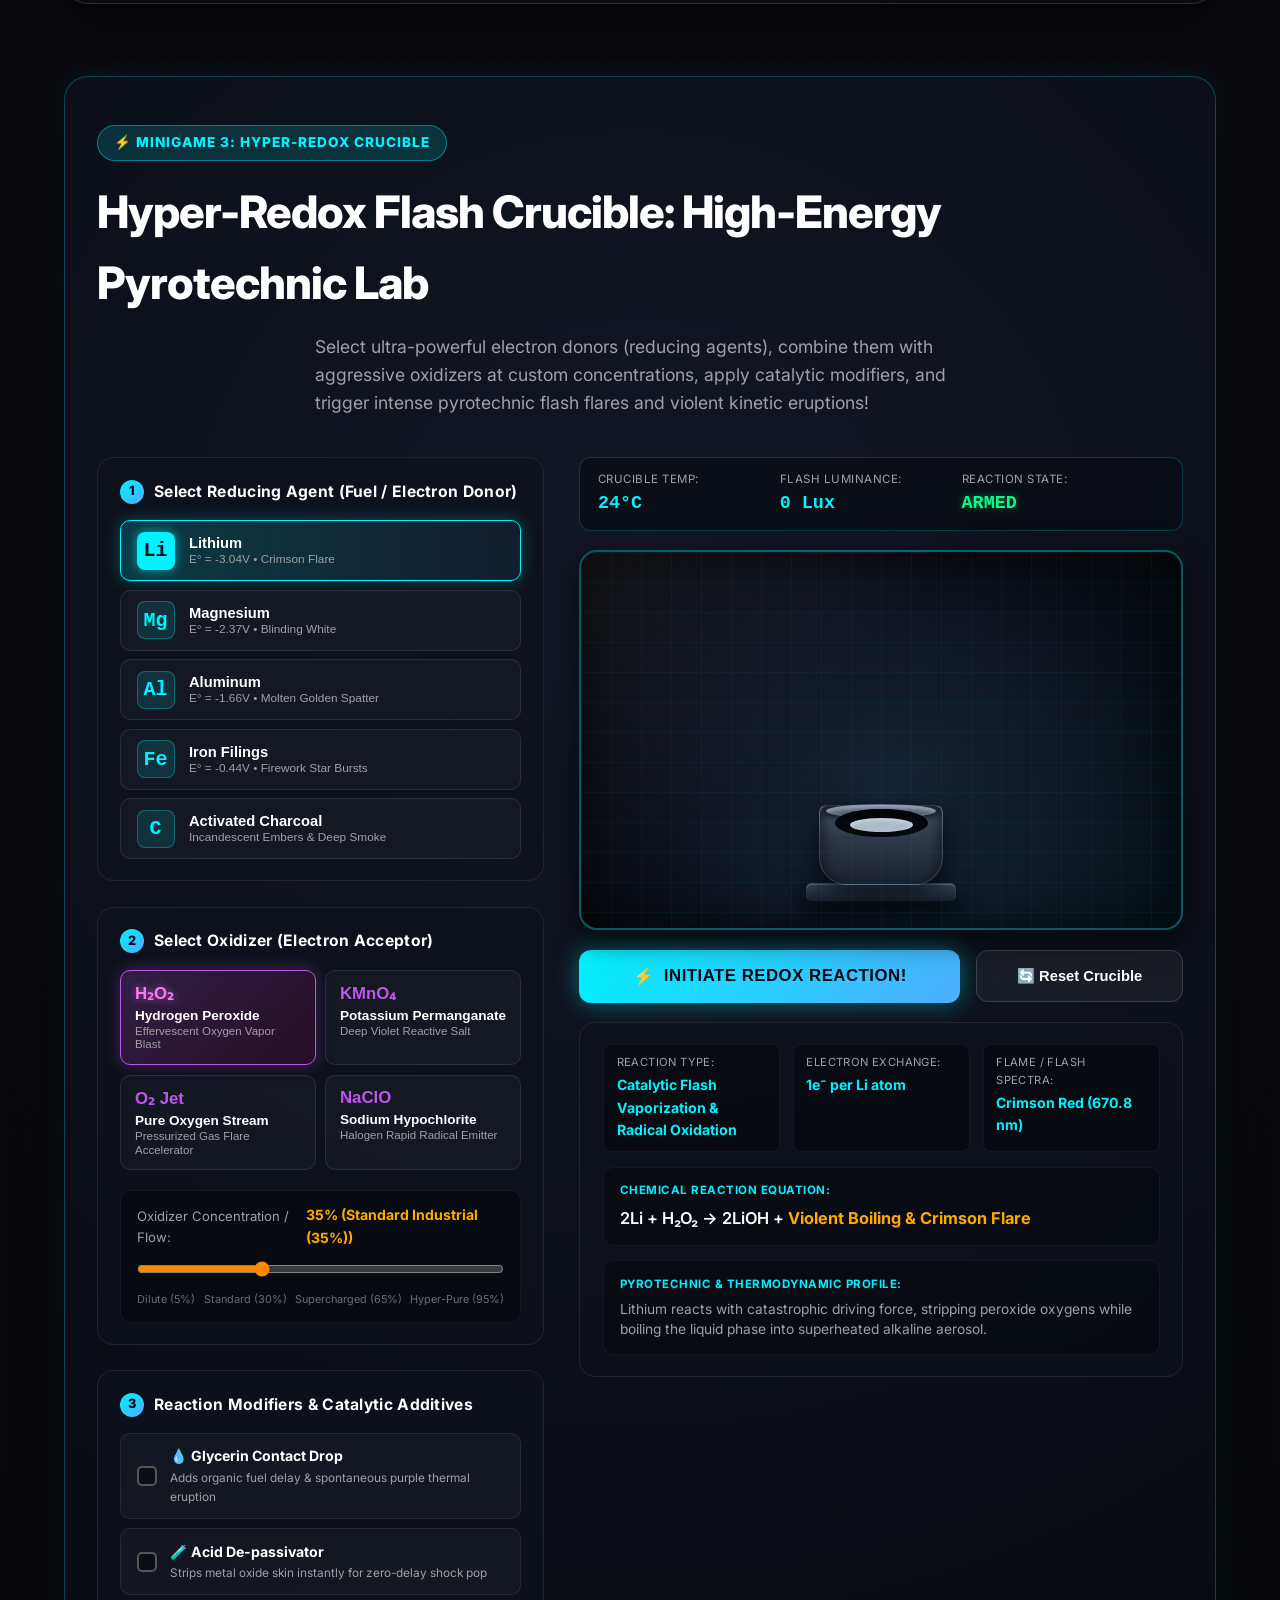
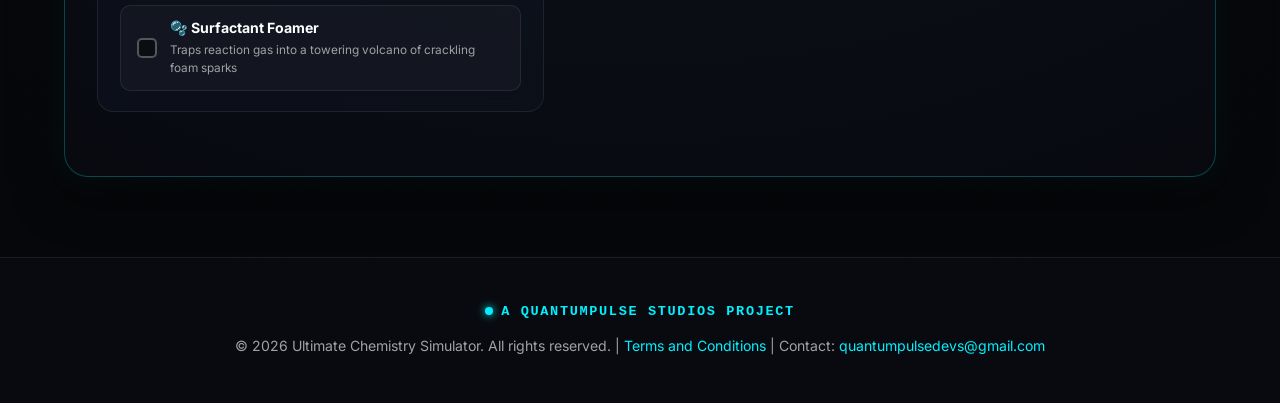
==== commit 33a82840: "Brand website as an official QuantumPulse Studios project" ====
--- a/index.html
+++ b/index.html
@@ -44,7 +44,10 @@
         Please read the full page to find out what else you need to run the AI features!
     </div>
     <nav class="navbar">
-        <div class="logo">Ultimate Chemistry</div>
+        <div class="logo" style="display: flex; align-items: center; gap: 8px;">
+            <span>Ultimate Chemistry</span>
+            <span style="font-size: 0.65rem; font-family: monospace; color: #00f0ff; background: rgba(0, 240, 255, 0.1); border: 1px solid rgba(0, 240, 255, 0.3); padding: 2px 7px; border-radius: 4px; letter-spacing: 0.1em; font-weight: 700;">QUANTUMPULSE</span>
+        </div>
         <div class="nav-links">
             <a href="#features">Features</a>
             <a href="#periodic-table">Periodic Table</a>
@@ -940,8 +943,16 @@
     </div><!-- end .minigames-container -->
     </section><!-- end #minigames-hub -->
 
-    <footer>
-        <p>&copy; 2026 Ultimate Chemistry Simulator. All rights reserved. | <a href="terms.html" style="color: var(--accent-cyan); text-decoration: none;">Terms and Conditions</a></p>
+    <footer style="padding: 2.5rem 1rem; text-align: center; border-top: 1px solid rgba(255, 255, 255, 0.08); background: rgba(10, 11, 16, 0.95);">
+        <div style="display: inline-flex; align-items: center; gap: 8px; margin-bottom: 0.8rem;">
+            <span style="width: 8px; height: 8px; border-radius: 50%; background: #00f0ff; box-shadow: 0 0 8px #00f0ff;"></span>
+            <span style="font-family: monospace; font-size: 0.85rem; color: #00f0ff; font-weight: 700; letter-spacing: 0.12em;">A QUANTUMPULSE STUDIOS PROJECT</span>
+        </div>
+        <p style="color: var(--text-secondary); font-size: 0.88rem; margin: 0 0 0.6rem 0;">
+            &copy; 2026 Ultimate Chemistry Simulator. All rights reserved. | 
+            <a href="terms.html" style="color: var(--accent-cyan); text-decoration: none;">Terms and Conditions</a> | 
+            Contact: <a href="mailto:quantumpulsedevs@gmail.com" style="color: var(--accent-cyan); text-decoration: none;">quantumpulsedevs@gmail.com</a>
+        </p>
     </footer>
     </div><!-- end .site-wrapper -->
 
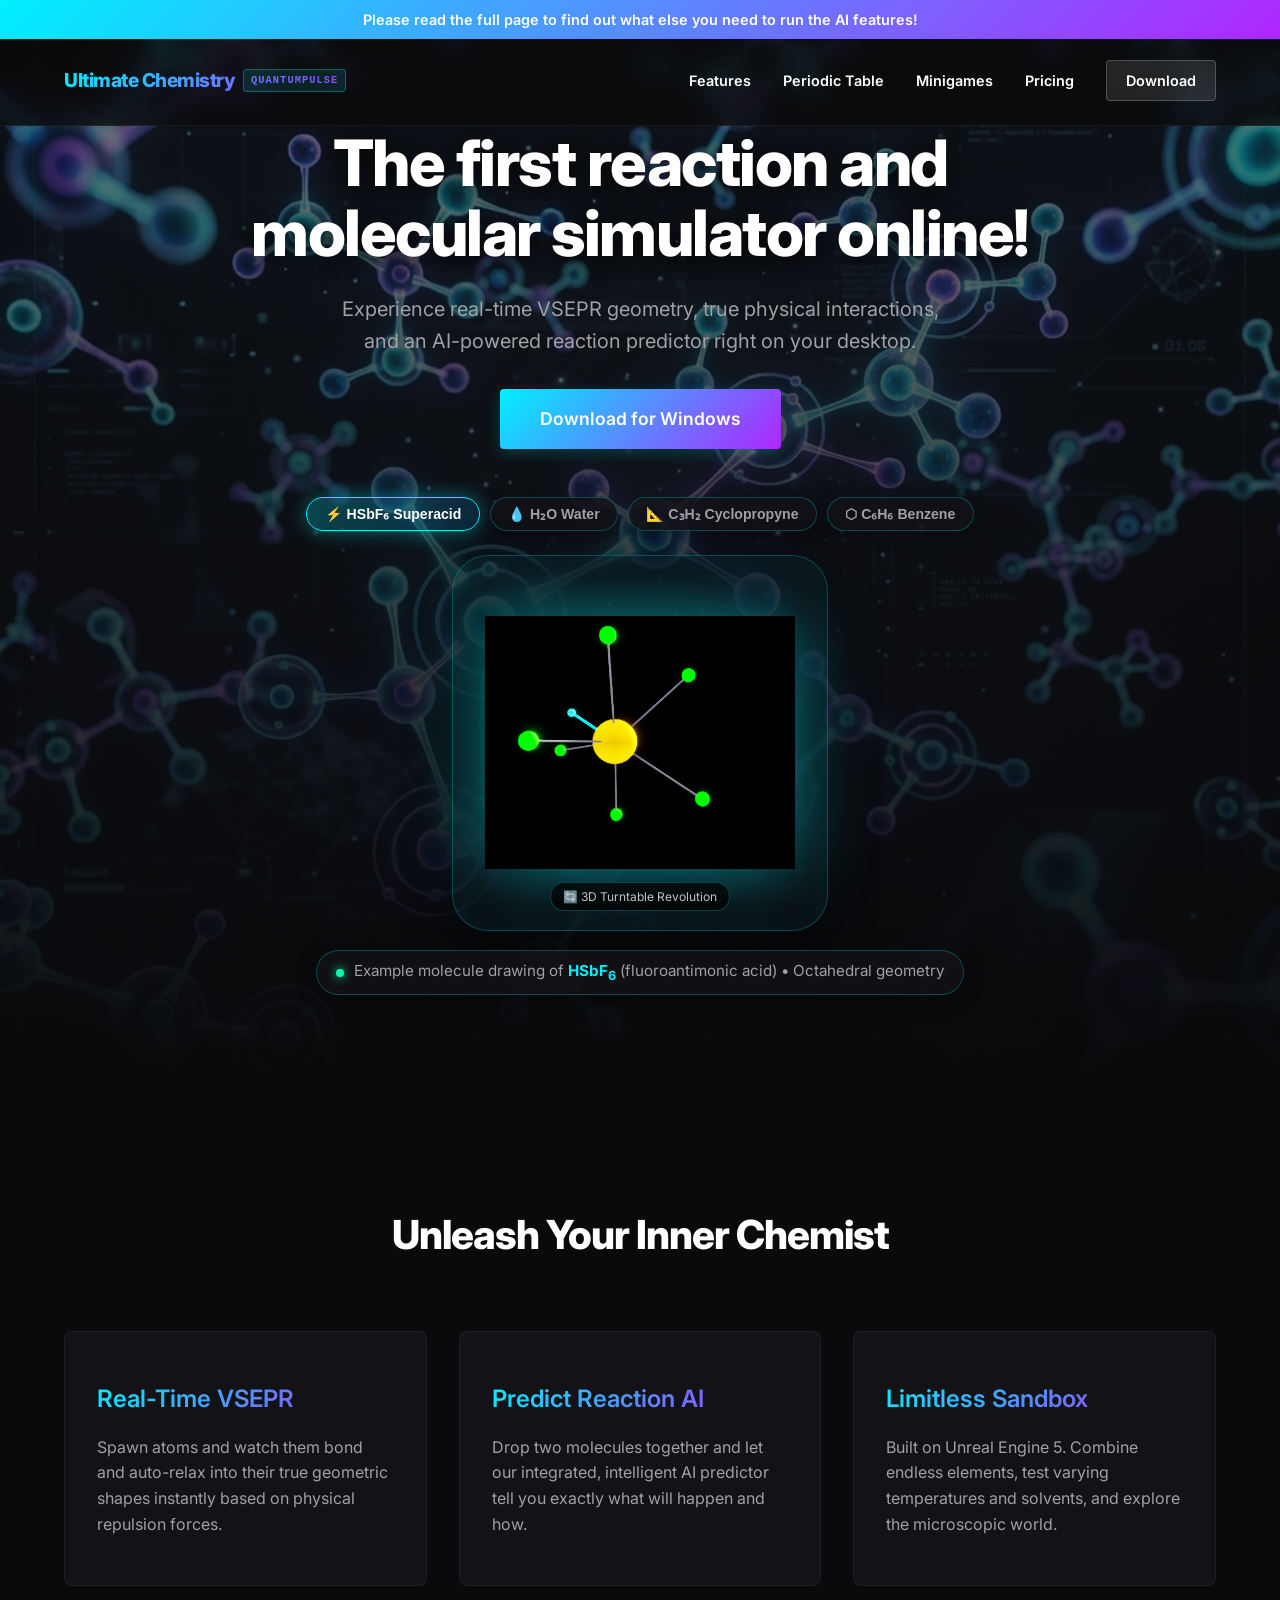
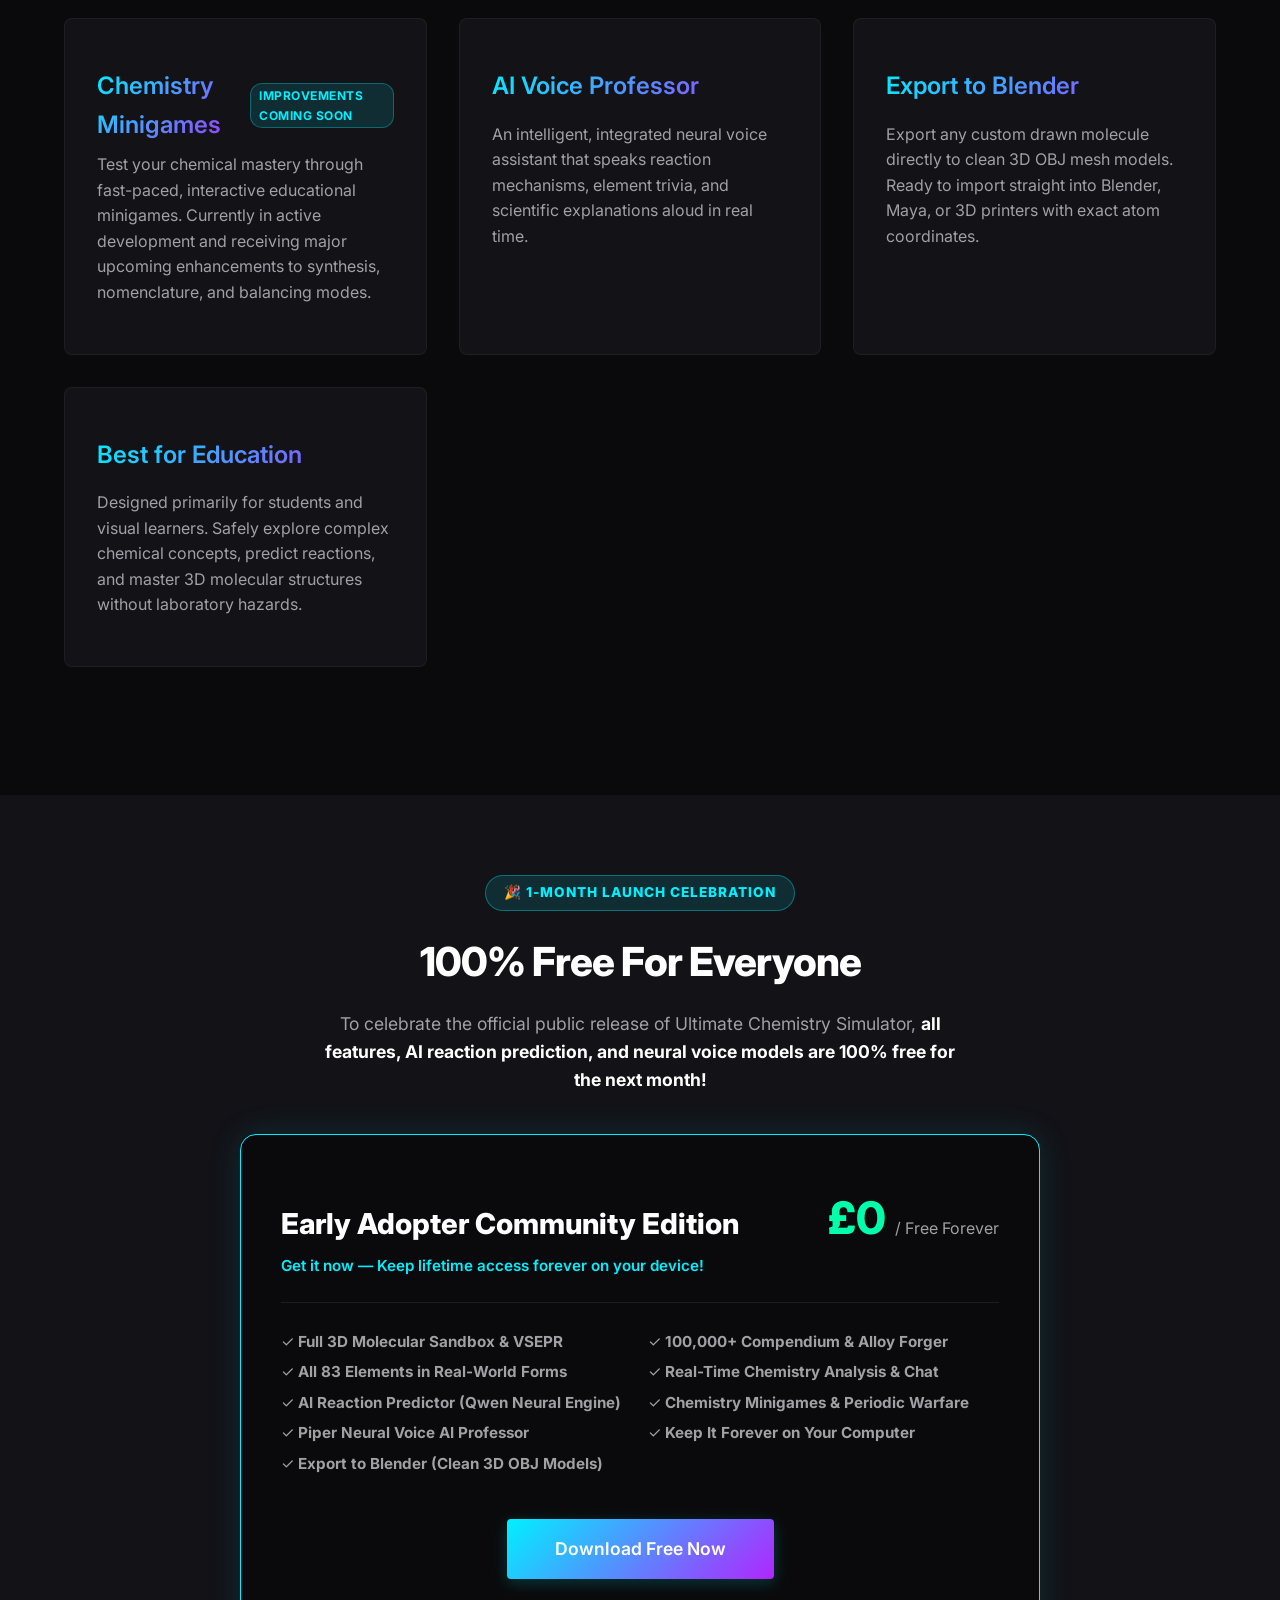
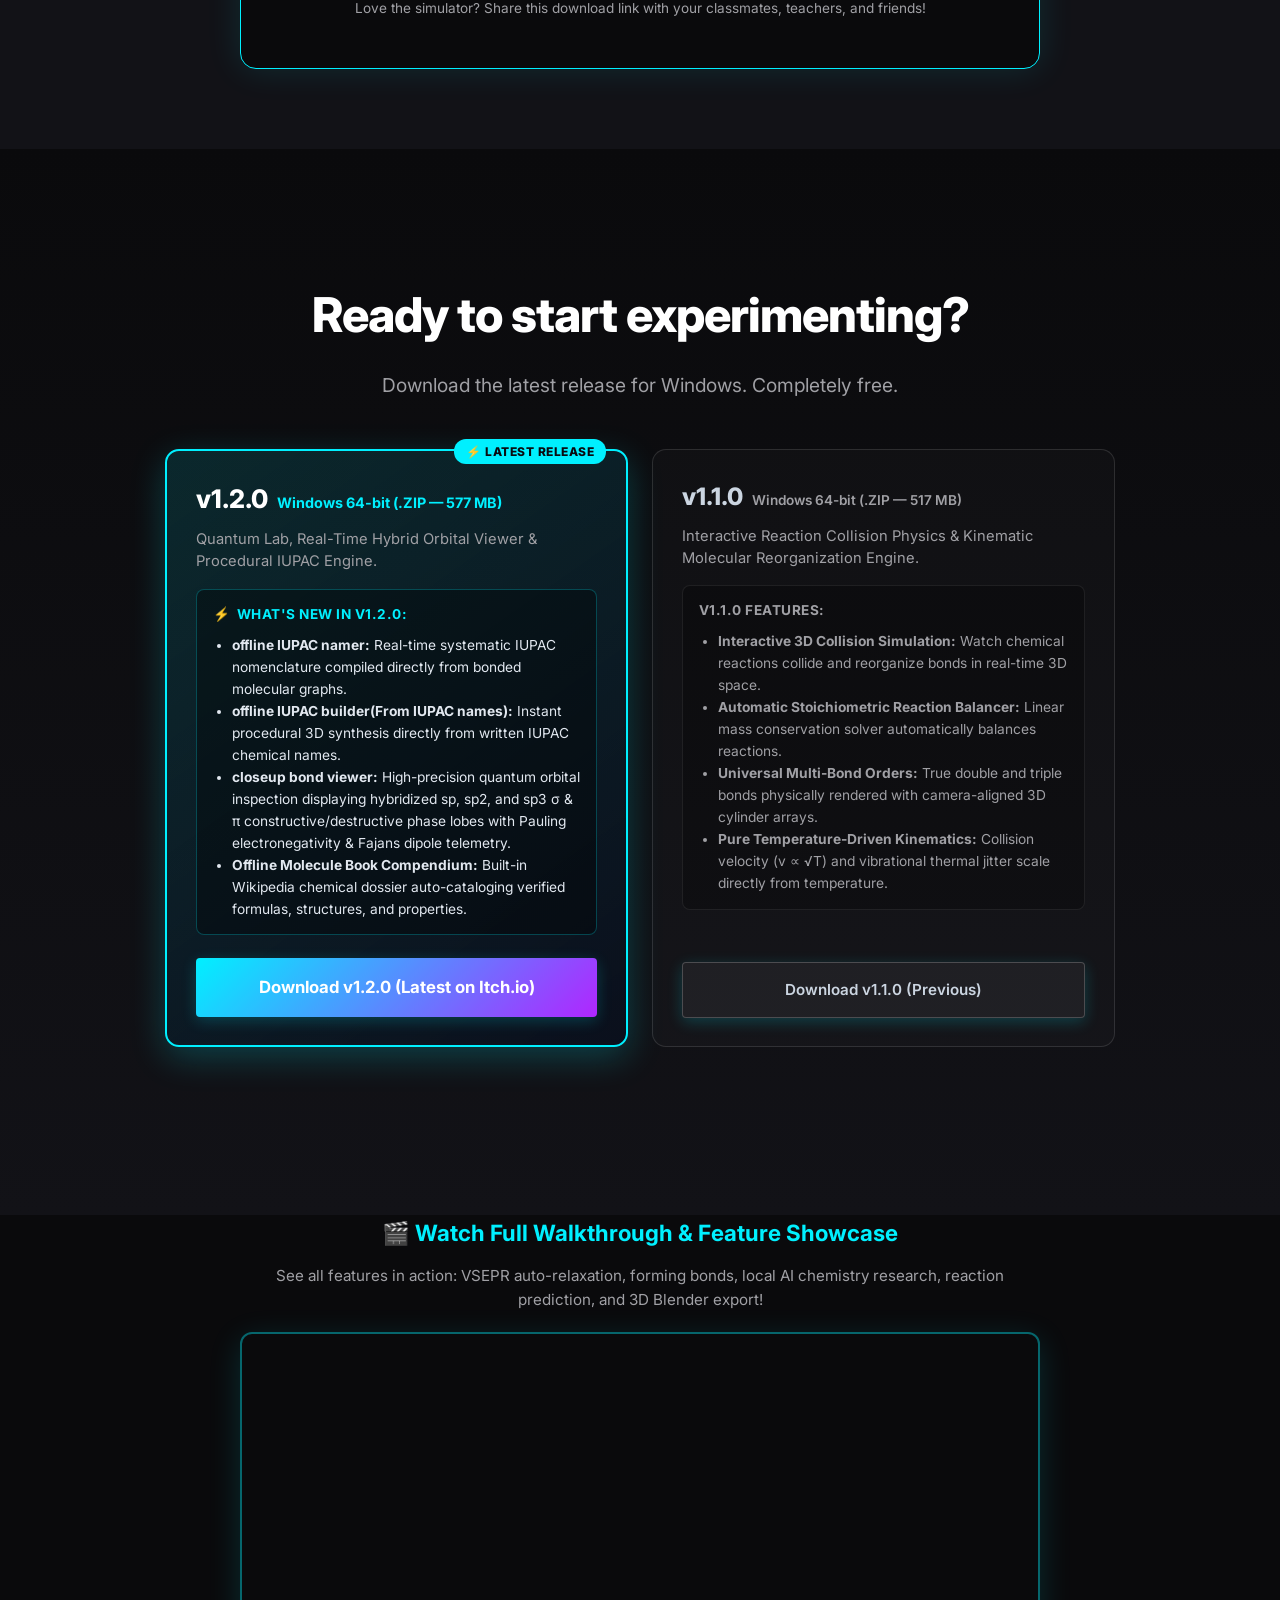
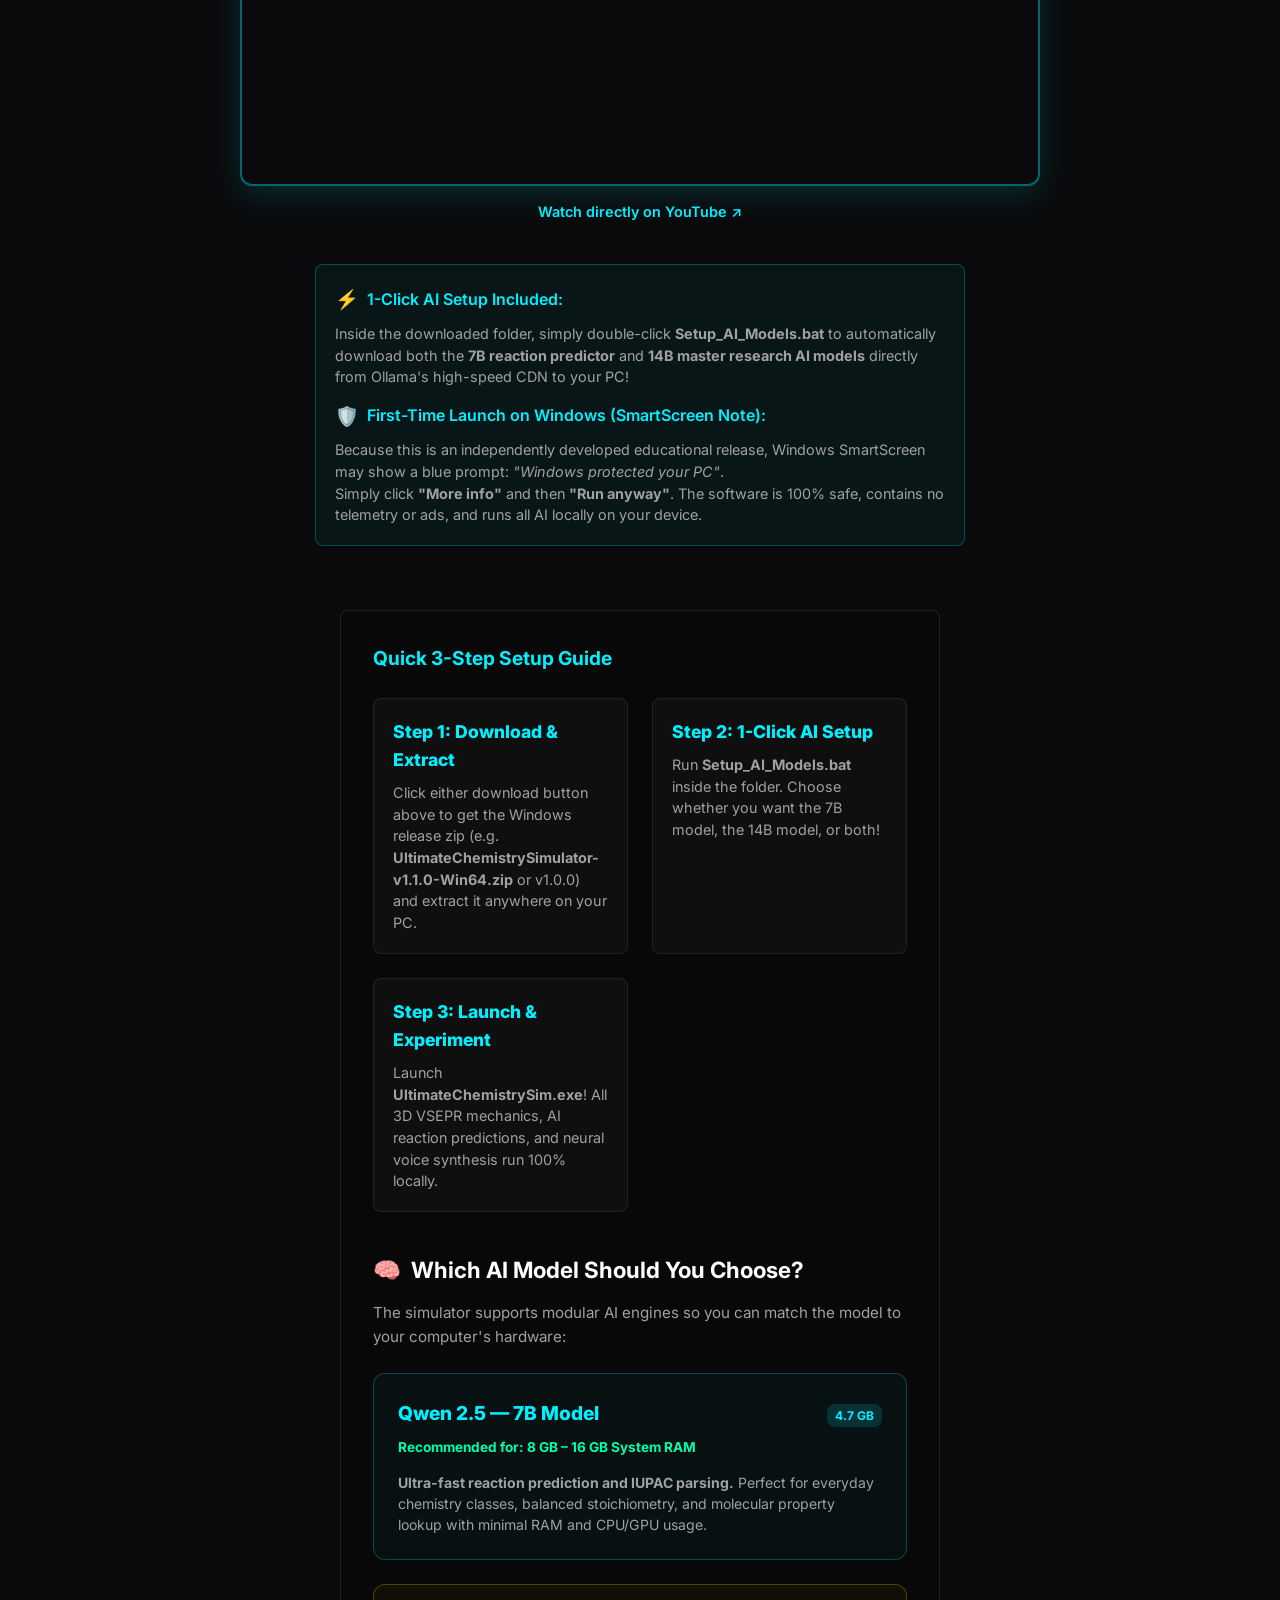
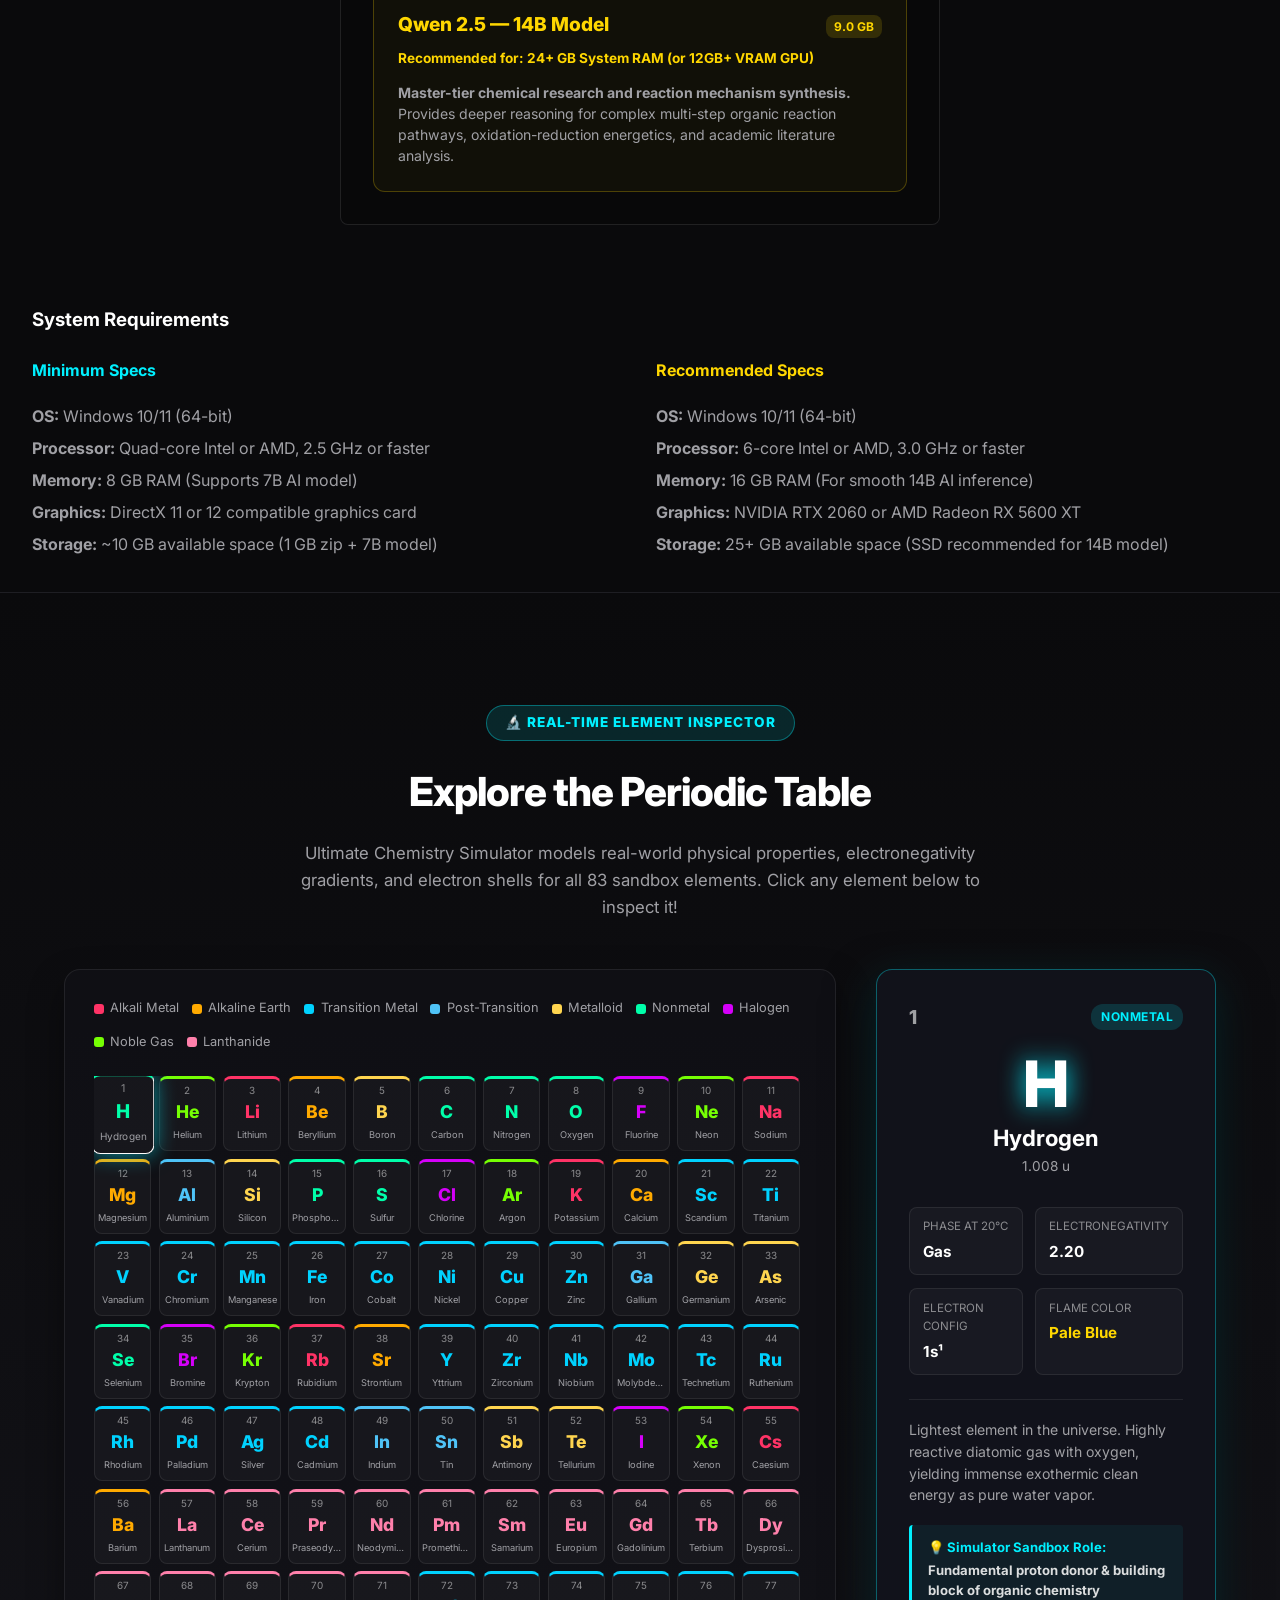
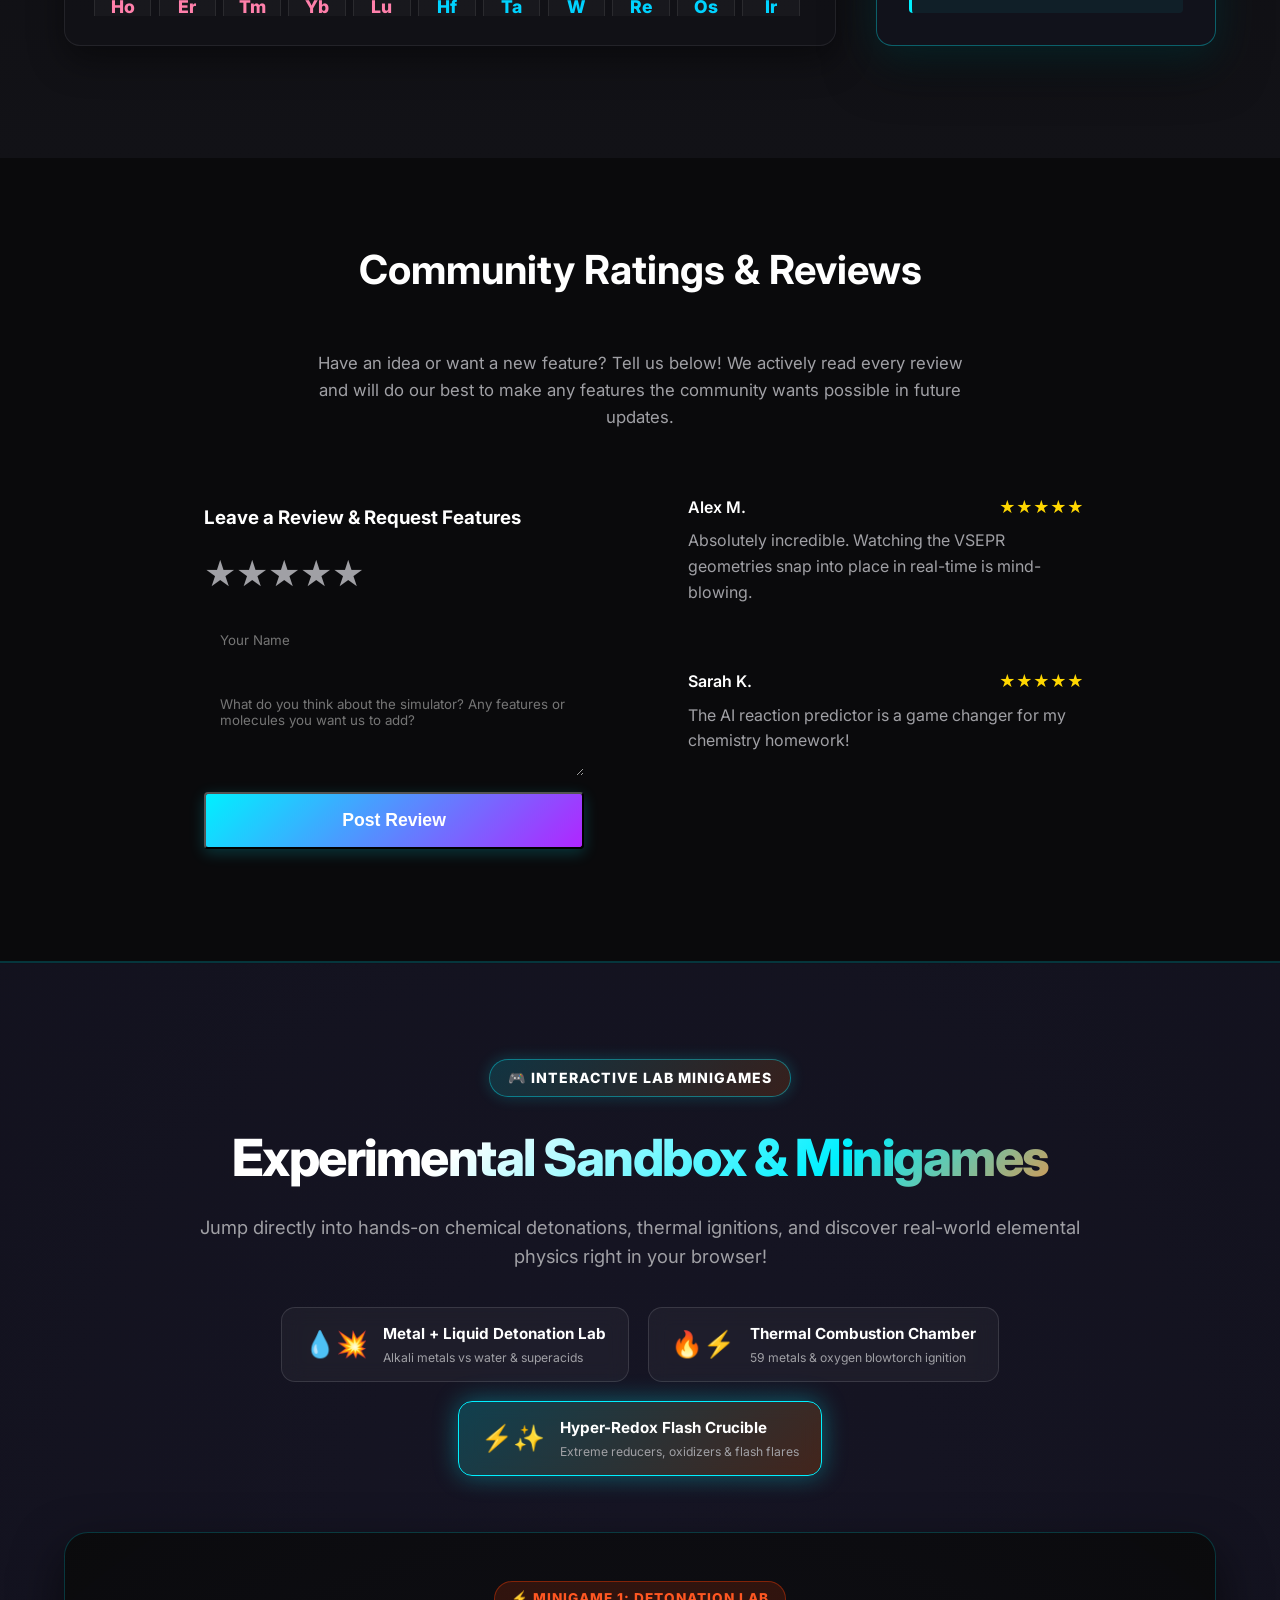
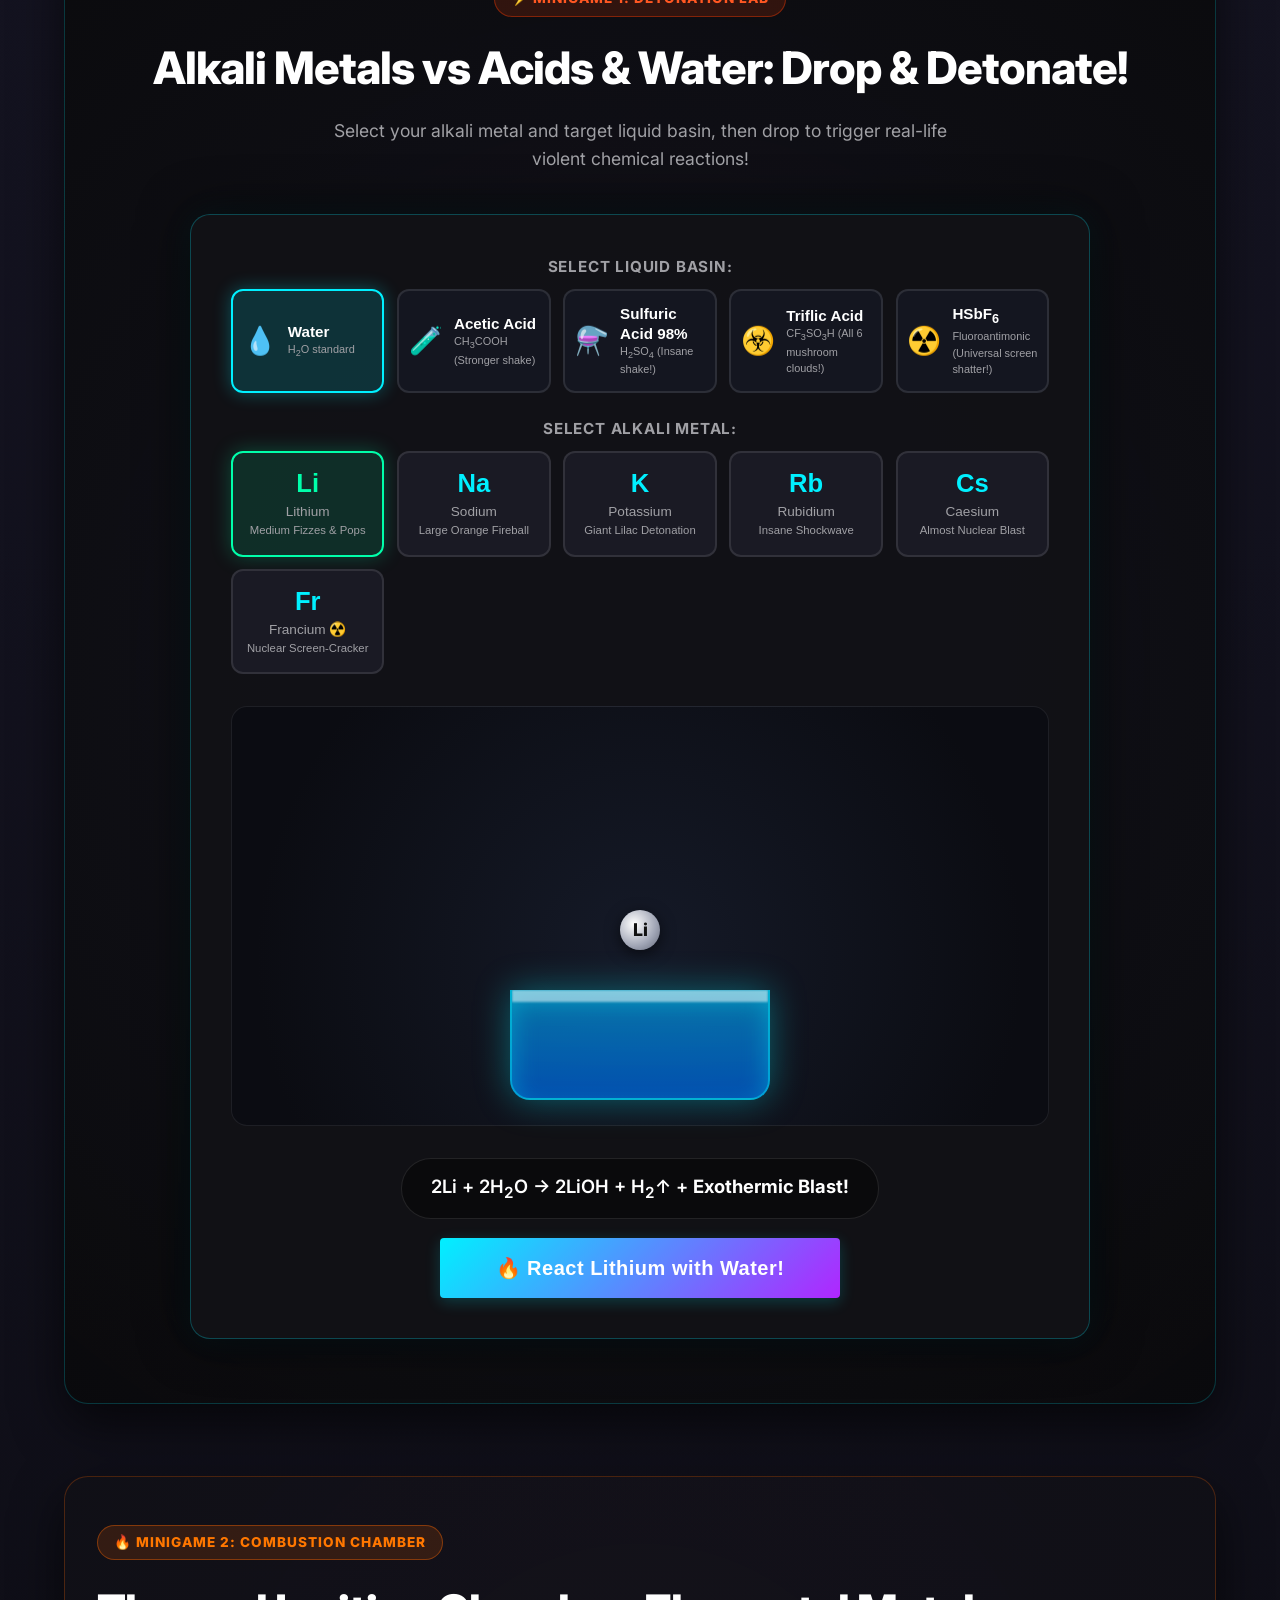
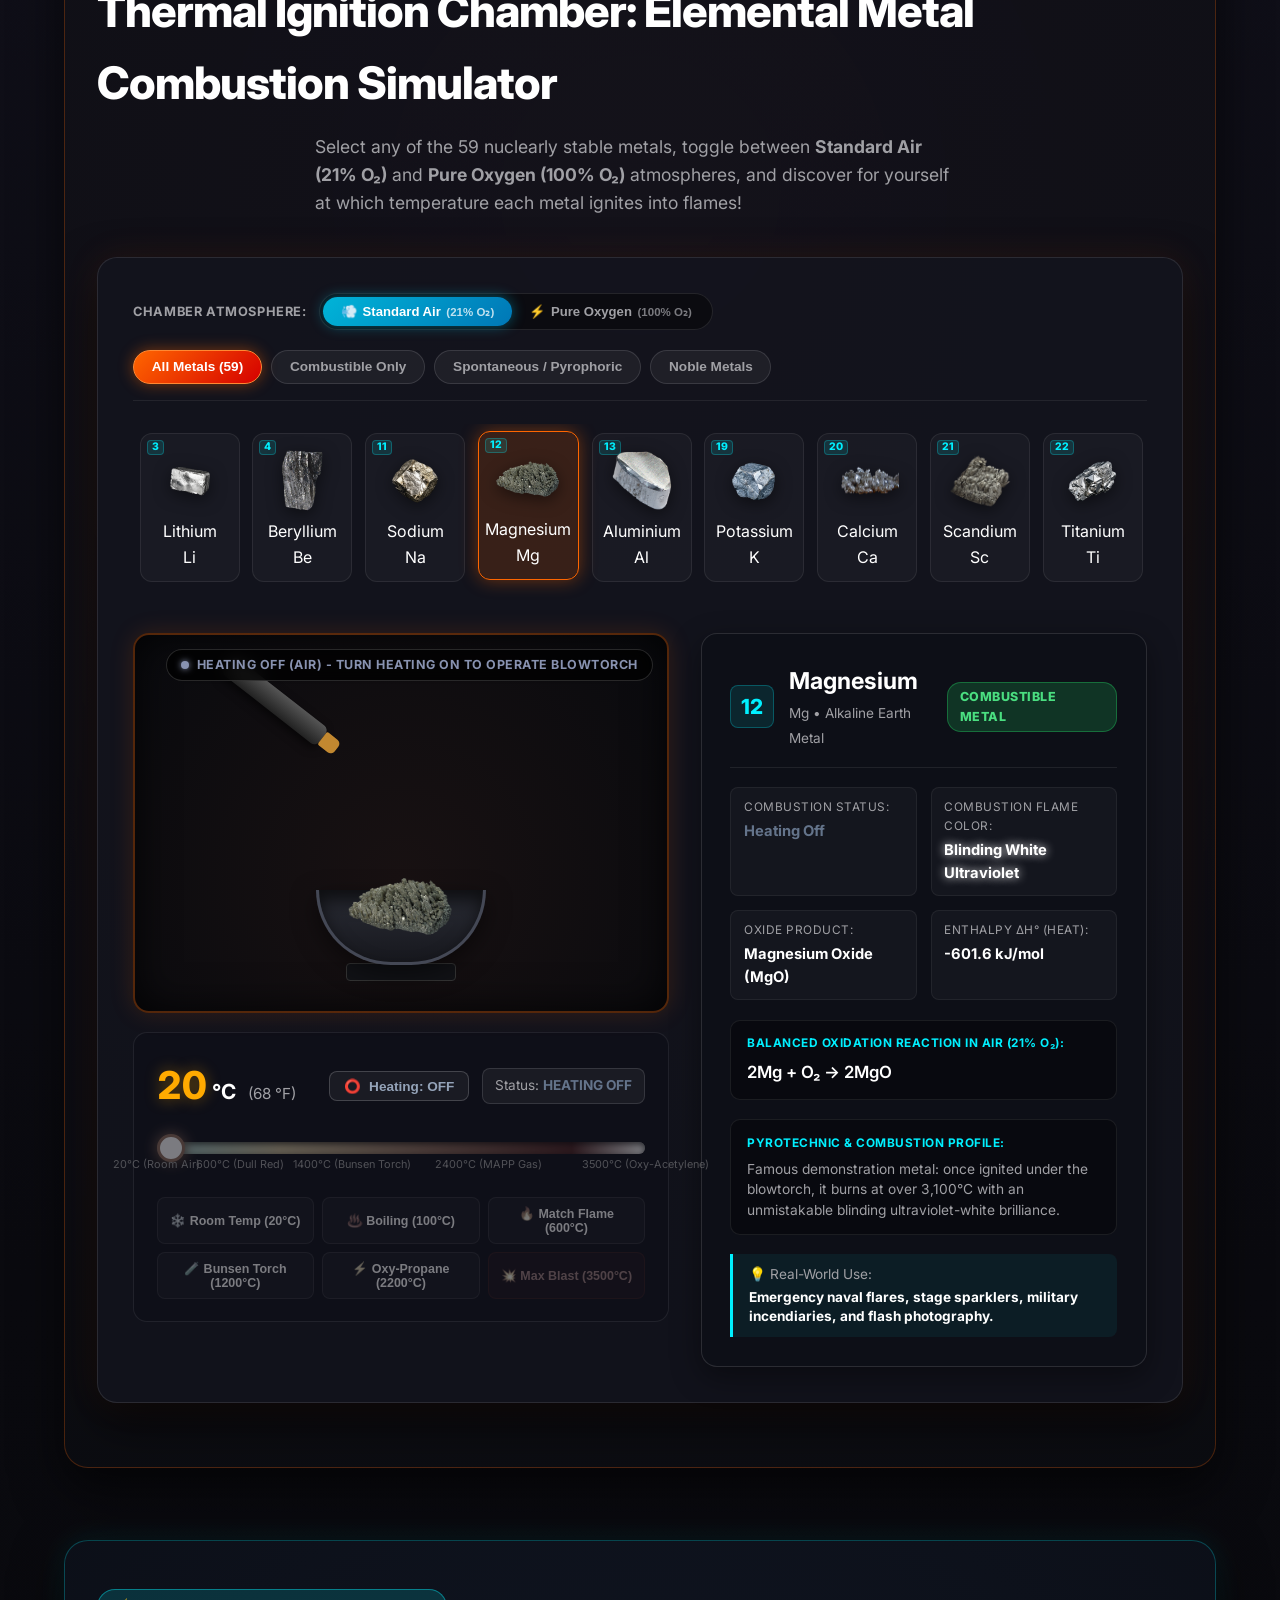
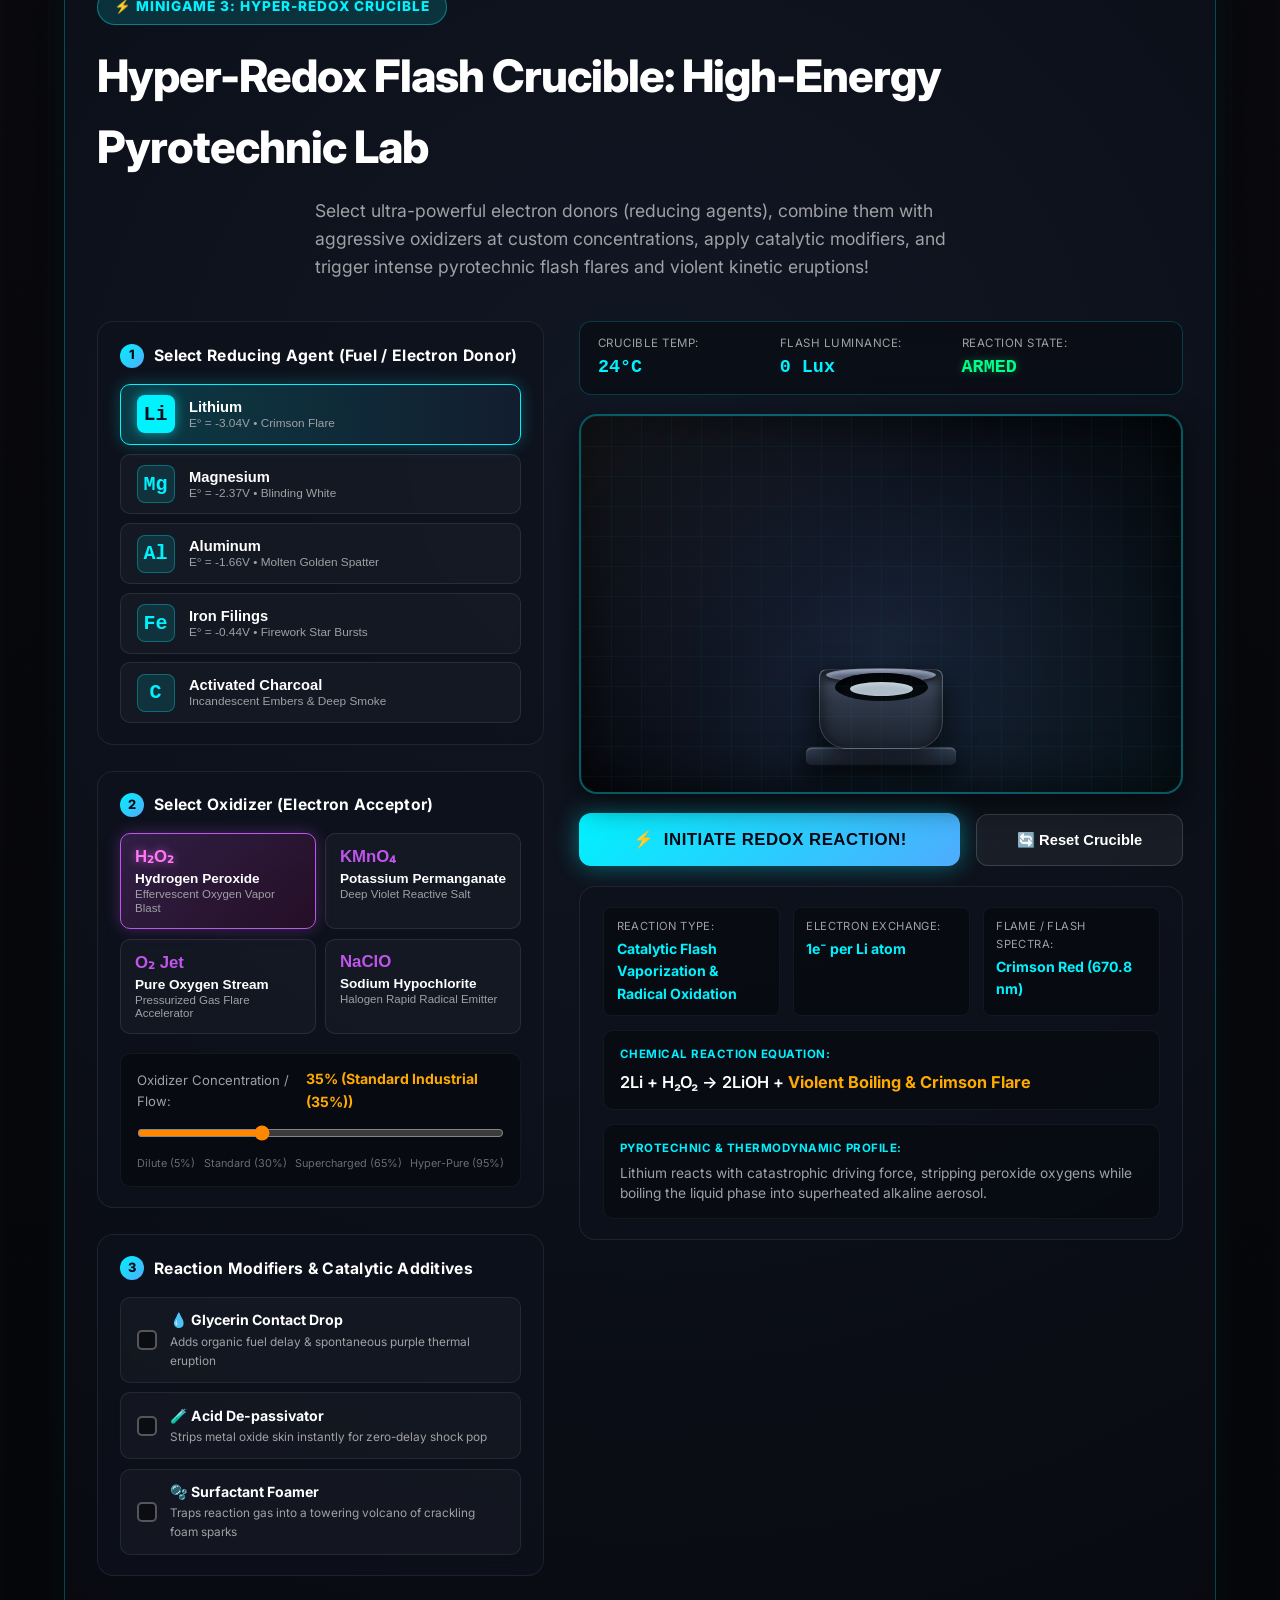
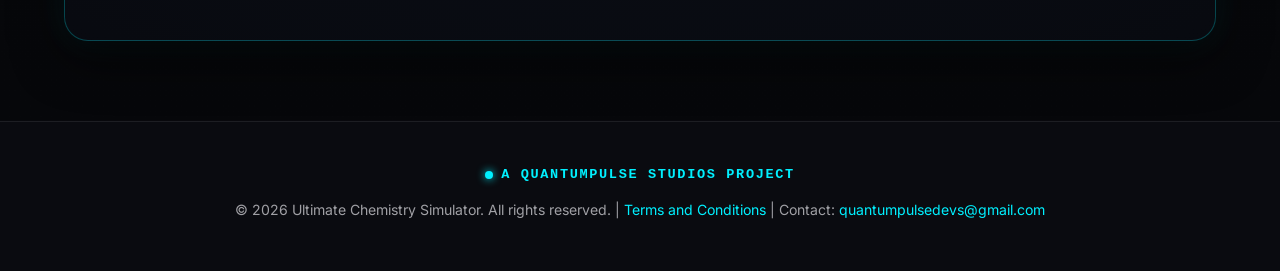
==== commit 6a38fe37: "feat(website): release v1.2.0 with offline IUPAC namer, builder, and closeup bond viewer" ====
--- a/index.html
+++ b/index.html
@@ -172,71 +172,70 @@
         <h2>Ready to start experimenting?</h2>
         <p>Download the latest release for Windows. Completely free.</p>
         
-        <!-- Dual Release Downloads: v1.1.0 (Latest) & v1.0.0 (Legacy) -->
-        <div style="display: grid; grid-template-columns: repeat(auto-fit, minmax(320px, 1fr)); gap: 1.5rem; max-width: 900px; margin: 0 auto 2.5rem; text-align: left;">
-            <!-- v1.1.0 Latest Release -->
-            <div style="background: linear-gradient(145deg, rgba(0, 240, 255, 0.08) 0%, rgba(10, 15, 28, 0.95) 100%); border: 2px solid var(--accent-cyan); border-radius: 14px; padding: 1.8rem; box-shadow: 0 10px 30px rgba(0, 240, 255, 0.15); display: flex; flex-direction: column; justify-content: space-between; position: relative;">
+        <!-- Multi-Release Downloads: v1.2.0 (Latest) & v1.1.0 (Previous) -->
+        <div style="display: grid; grid-template-columns: repeat(auto-fit, minmax(320px, 1fr)); gap: 1.5rem; max-width: 950px; margin: 0 auto 2.5rem; text-align: left;">
+            <!-- v1.2.0 Latest Release -->
+            <div style="background: linear-gradient(145deg, rgba(0, 240, 255, 0.12) 0%, rgba(10, 15, 28, 0.98) 100%); border: 2px solid var(--accent-cyan); border-radius: 14px; padding: 1.8rem; box-shadow: 0 10px 35px rgba(0, 240, 255, 0.22); display: flex; flex-direction: column; justify-content: space-between; position: relative;">
                 <div style="position: absolute; top: -12px; right: 20px; background: var(--accent-cyan); color: #0a0b10; font-weight: 800; font-size: 0.75rem; padding: 3px 12px; border-radius: 12px; text-transform: uppercase; letter-spacing: 0.5px;">
-                    ✨ Latest Release
+                    ⚡ Latest Release
                 </div>
                 <div>
                     <div style="display: flex; align-items: baseline; gap: 0.6rem; margin-bottom: 0.5rem;">
-                        <h3 style="color: #fff; font-size: 1.6rem; margin: 0; font-weight: 800;">v1.1.0</h3>
-                        <span style="color: var(--accent-cyan); font-weight: 700; font-size: 0.9rem;">Windows 64-bit (.ZIP — 517 MB)</span>
+                        <h3 style="color: #fff; font-size: 1.6rem; margin: 0; font-weight: 800;">v1.2.0</h3>
+                        <span style="color: var(--accent-cyan); font-weight: 700; font-size: 0.9rem;">Windows 64-bit (.ZIP — 577 MB)</span>
+                    </div>
+                    <p style="color: var(--text-secondary); font-size: 0.92rem; margin: 0 0 1rem 0; line-height: 1.5;">
+                        Quantum Lab, Real-Time Hybrid Orbital Viewer & Procedural IUPAC Engine.
+                    </p>
+                    
+                    <!-- What's New in 1.2.0 -->
+                    <div style="background: rgba(0, 0, 0, 0.35); border: 1px solid rgba(0, 240, 255, 0.25); border-radius: 8px; padding: 0.9rem 1rem; margin-bottom: 1.4rem;">
+                        <div style="color: var(--accent-cyan); font-weight: 700; font-size: 0.85rem; text-transform: uppercase; letter-spacing: 0.5px; margin-bottom: 0.5rem; display: flex; align-items: center; gap: 0.4rem;">
+                            <span>⚡</span> What's New in v1.2.0:
+                        </div>
+                        <ul style="margin: 0; padding-left: 1.2rem; color: #e2e8f0; font-size: 0.86rem; line-height: 1.6;">
+                            <li><strong>offline IUPAC namer:</strong> Real-time systematic IUPAC nomenclature compiled directly from bonded molecular graphs.</li>
+                            <li><strong>offline IUPAC builder(From IUPAC names):</strong> Instant procedural 3D synthesis directly from written IUPAC chemical names.</li>
+                            <li><strong>closeup bond viewer:</strong> High-precision quantum orbital inspection displaying hybridized sp, sp2, and sp3 σ & π constructive/destructive phase lobes with Pauling electronegativity & Fajans dipole telemetry.</li>
+                            <li><strong>Offline Molecule Book Compendium:</strong> Built-in Wikipedia chemical dossier auto-cataloging verified formulas, structures, and properties.</li>
+                        </ul>
+                    </div>
+                </div>
+
+                <a href="https://virinchi9.itch.io/ultimate-chemistry-simulator" target="_blank" class="cta-btn download-btn" style="text-align: center; display: block; padding: 1rem 1.5rem; font-size: 1.05rem; font-weight: 700;">
+                    Download v1.2.0 (Latest on Itch.io)
+                </a>
+            </div>
+
+            <!-- v1.1.0 Previous Release -->
+            <div style="background: rgba(255, 255, 255, 0.02); border: 1px solid rgba(255, 255, 255, 0.12); border-radius: 14px; padding: 1.8rem; display: flex; flex-direction: column; justify-content: space-between;">
+                <div>
+                    <div style="display: flex; align-items: baseline; gap: 0.6rem; margin-bottom: 0.5rem;">
+                        <h3 style="color: #cbd5e1; font-size: 1.5rem; margin: 0; font-weight: 800;">v1.1.0</h3>
+                        <span style="color: var(--text-secondary); font-weight: 600; font-size: 0.85rem;">Windows 64-bit (.ZIP — 517 MB)</span>
                     </div>
                     <p style="color: var(--text-secondary); font-size: 0.92rem; margin: 0 0 1rem 0; line-height: 1.5;">
                         Interactive Reaction Collision Physics & Kinematic Molecular Reorganization Engine.
                     </p>
-                    
-                    <!-- What's New in 1.1.0 -->
-                    <div style="background: rgba(0, 0, 0, 0.35); border: 1px solid rgba(0, 240, 255, 0.2); border-radius: 8px; padding: 0.9rem 1rem; margin-bottom: 1.4rem;">
-                        <div style="color: var(--accent-cyan); font-weight: 700; font-size: 0.85rem; text-transform: uppercase; letter-spacing: 0.5px; margin-bottom: 0.5rem; display: flex; align-items: center; gap: 0.4rem;">
-                            <span>⚡</span> What's New Compared to v1.0.0:
-                        </div>
-                        <ul style="margin: 0; padding-left: 1.2rem; color: #e2e8f0; font-size: 0.86rem; line-height: 1.6;">
-                            <li><strong>Interactive 3D Collision Simulation:</strong> Ask about any chemical reaction in chat and click the new <code>[ ⚡ SIMULATE REACTION ]</code> button to watch molecules collide in real 3D space!</li>
-                            <li><strong>Automatic Stoichiometric Reaction Balancer:</strong> Linear mass conservation solver automatically balances unbalanced reactions into lowest positive integers and spawns the exact stoichiometric molecular counts.</li>
-                            <li><strong>Universal Multi-Bond Orders:</strong> True double and triple bonds (N≡N, O=O, C≡O, carbonyls) physically rendered with camera-aligned 3D cylinder arrays.</li>
-                            <li><strong>Pure Temperature-Driven Kinematics:</strong> Collision velocity (v ∝ √T) and vibrational thermal jitter scale directly from scientific temperature (K / °C).</li>
-                            <li><strong>Dynamic Energetic Impact:</strong> Visual impact flash, explosive bond rearrangement, and kinetic product recoil settling into VSEPR relaxation.</li>
-                        </ul>
-                    </div>
-                </div>
-
-                <a href="https://github.com/pappuvirinchi-lang/ultimate-chemistry-sim/releases/download/v1.1.0/UltimateChemistrySimulator-v1.1.0-Win64.zip" target="_blank" class="cta-btn download-btn" style="text-align: center; display: block; padding: 1rem 1.5rem; font-size: 1.05rem; font-weight: 700;">
-                    Download v1.1.0 (Latest)
-                </a>
-            </div>
-
-            <!-- v1.0.0 Previous Release -->
-            <div style="background: rgba(255, 255, 255, 0.02); border: 1px solid rgba(255, 255, 255, 0.12); border-radius: 14px; padding: 1.8rem; display: flex; flex-direction: column; justify-content: space-between;">
-                <div>
-                    <div style="display: flex; align-items: baseline; gap: 0.6rem; margin-bottom: 0.5rem;">
-                        <h3 style="color: #cbd5e1; font-size: 1.5rem; margin: 0; font-weight: 800;">v1.0.0</h3>
-                        <span style="color: var(--text-secondary); font-weight: 600; font-size: 0.85rem;">Windows 64-bit (.ZIP — 526 MB)</span>
-                    </div>
-                    <p style="color: var(--text-secondary); font-size: 0.92rem; margin: 0 0 1rem 0; line-height: 1.5;">
-                        Foundational launch edition of the Ultimate Chemistry Simulator.
-                    </p>
 
                     <div style="background: rgba(0, 0, 0, 0.25); border: 1px solid rgba(255, 255, 255, 0.08); border-radius: 8px; padding: 0.9rem 1rem; margin-bottom: 1.4rem;">
                         <div style="color: var(--text-secondary); font-weight: 700; font-size: 0.85rem; text-transform: uppercase; letter-spacing: 0.5px; margin-bottom: 0.5rem;">
-                            Included Features:
+                            v1.1.0 Features:
                         </div>
                         <ul style="margin: 0; padding-left: 1.2rem; color: var(--text-secondary); font-size: 0.86rem; line-height: 1.6;">
-                            <li>Full 3D VSEPR molecular sandbox & force-directed relaxation</li>
-                            <li>Real-time chemical nomenclature & 100,000+ Compendium database</li>
-                            <li>Local AI Chemistry Research Assistant & Piper neural TTS voice</li>
-                            <li>Blender 3D OBJ model export & Periodic Board Game</li>
+                            <li><strong>Interactive 3D Collision Simulation:</strong> Watch chemical reactions collide and reorganize bonds in real-time 3D space.</li>
+                            <li><strong>Automatic Stoichiometric Reaction Balancer:</strong> Linear mass conservation solver automatically balances reactions.</li>
+                            <li><strong>Universal Multi-Bond Orders:</strong> True double and triple bonds physically rendered with camera-aligned 3D cylinder arrays.</li>
+                            <li><strong>Pure Temperature-Driven Kinematics:</strong> Collision velocity (v ∝ √T) and vibrational thermal jitter scale directly from temperature.</li>
                         </ul>
                     </div>
                 </div>
 
-                <a href="https://github.com/pappuvirinchi-lang/ultimate-chemistry-sim/releases/download/v1.0.0/UltimateChemistrySimulator-v1.0-Win64.zip" target="_blank" class="cta-btn" style="text-align: center; display: block; padding: 1rem 1.5rem; font-size: 1rem; background: rgba(255, 255, 255, 0.08); border: 1px solid rgba(255, 255, 255, 0.2); box-shadow: none; color: #e2e8f0;">
-                    Download v1.0.0 (Legacy)
+                <a href="https://github.com/pappuvirinchi-lang/ultimate-chemistry-sim/releases/download/v1.1.0/UltimateChemistrySimulator-v1.1.0-Win64.zip" target="_blank" class="cta-btn" style="text-align: center; display: block; padding: 0.9rem 1.2rem; font-size: 0.95rem; font-weight: 600; background: rgba(255, 255, 255, 0.05); color: #cbd5e1; border: 1px solid rgba(255, 255, 255, 0.2);">
+                    Download v1.1.0 (Previous)
                 </a>
             </div>
-        </div>
+        </div></div>
 
         <!-- Video Showcase Embed -->
         <div style="max-width: 800px; margin: 0 auto 2.5rem; text-align: center;">
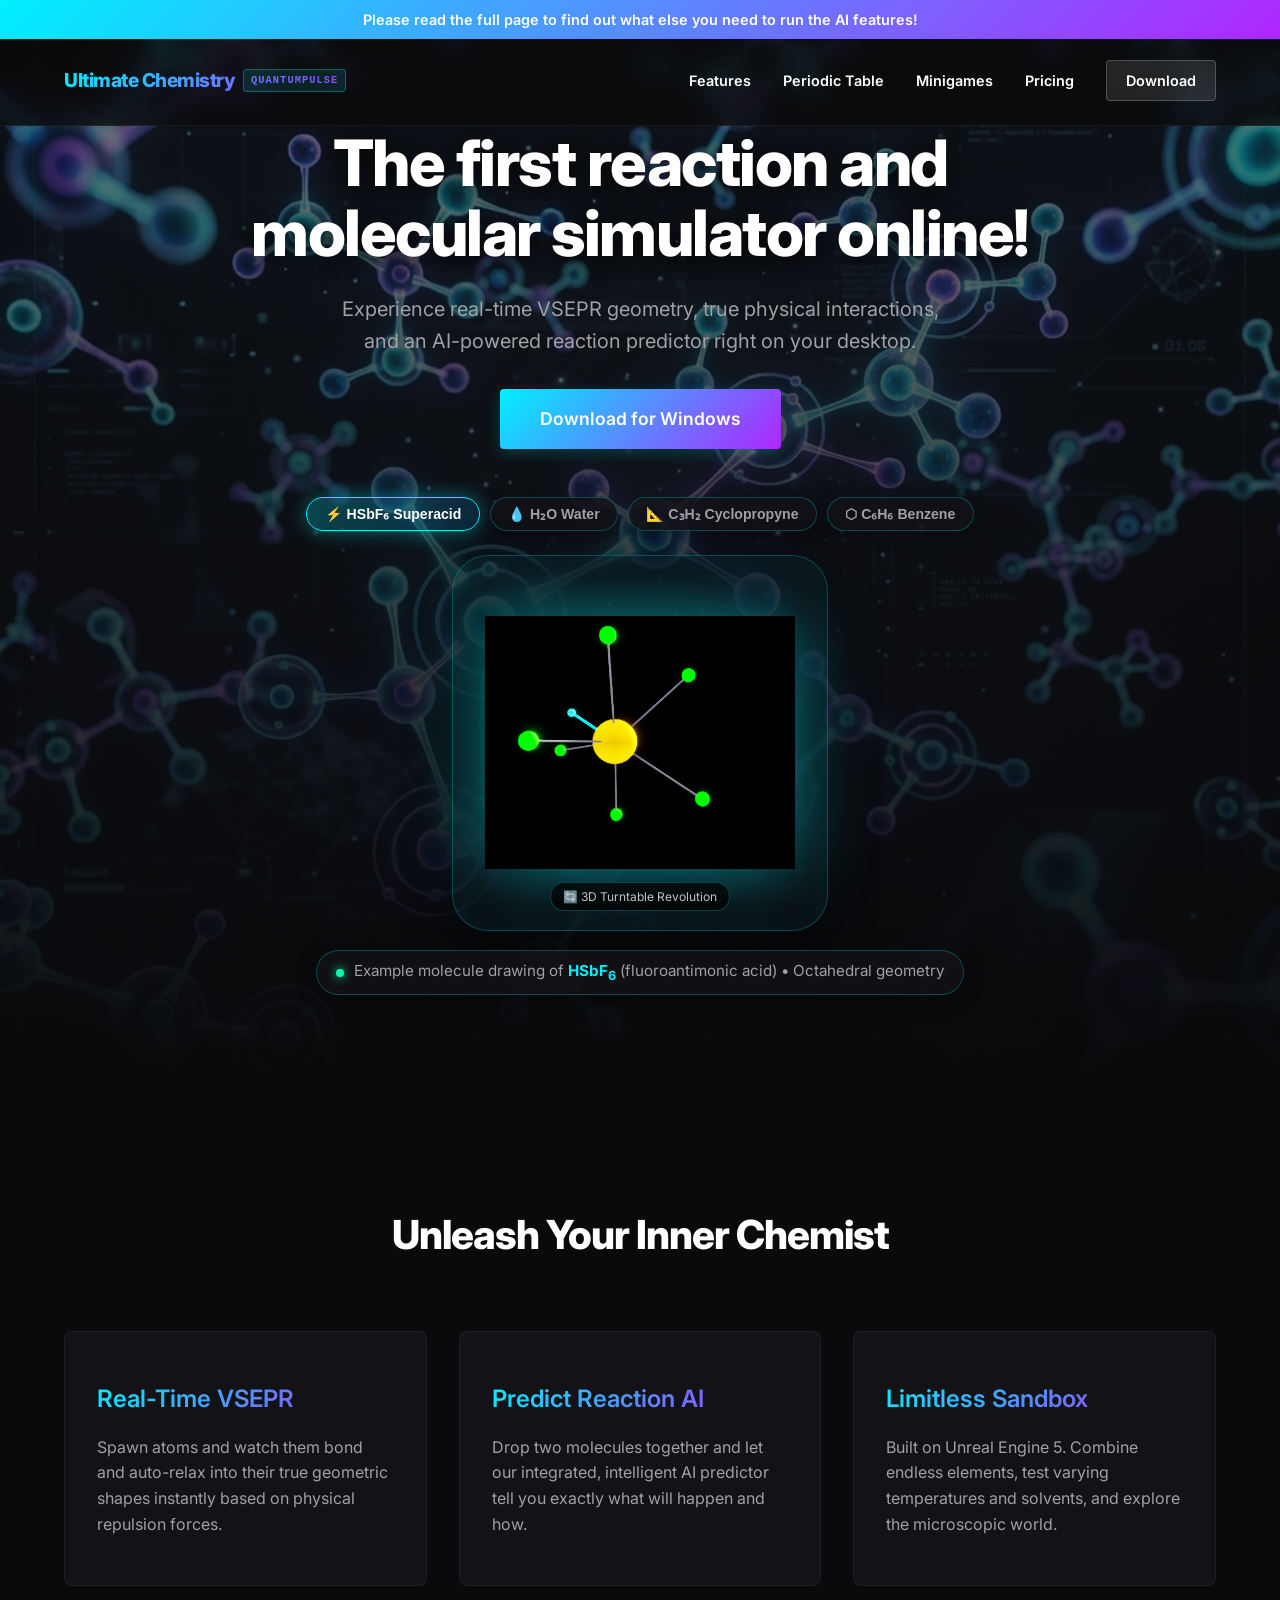
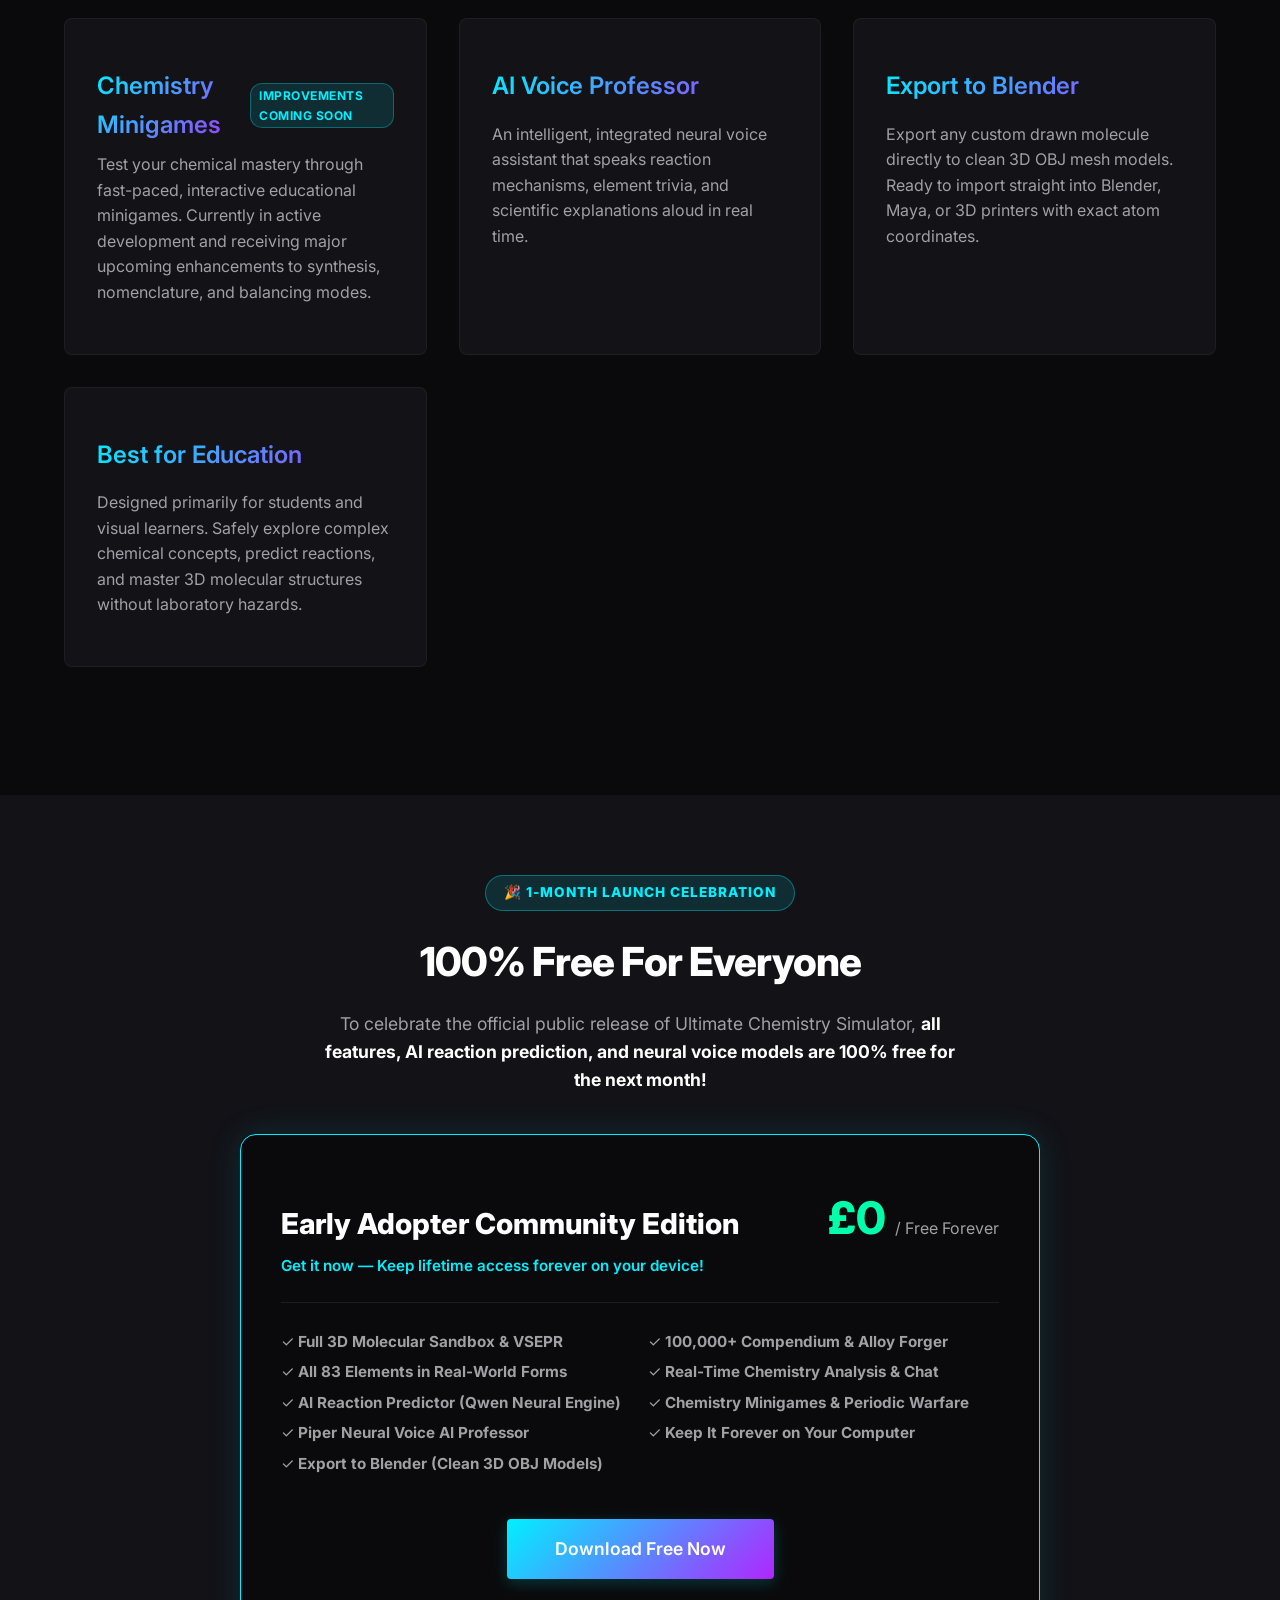
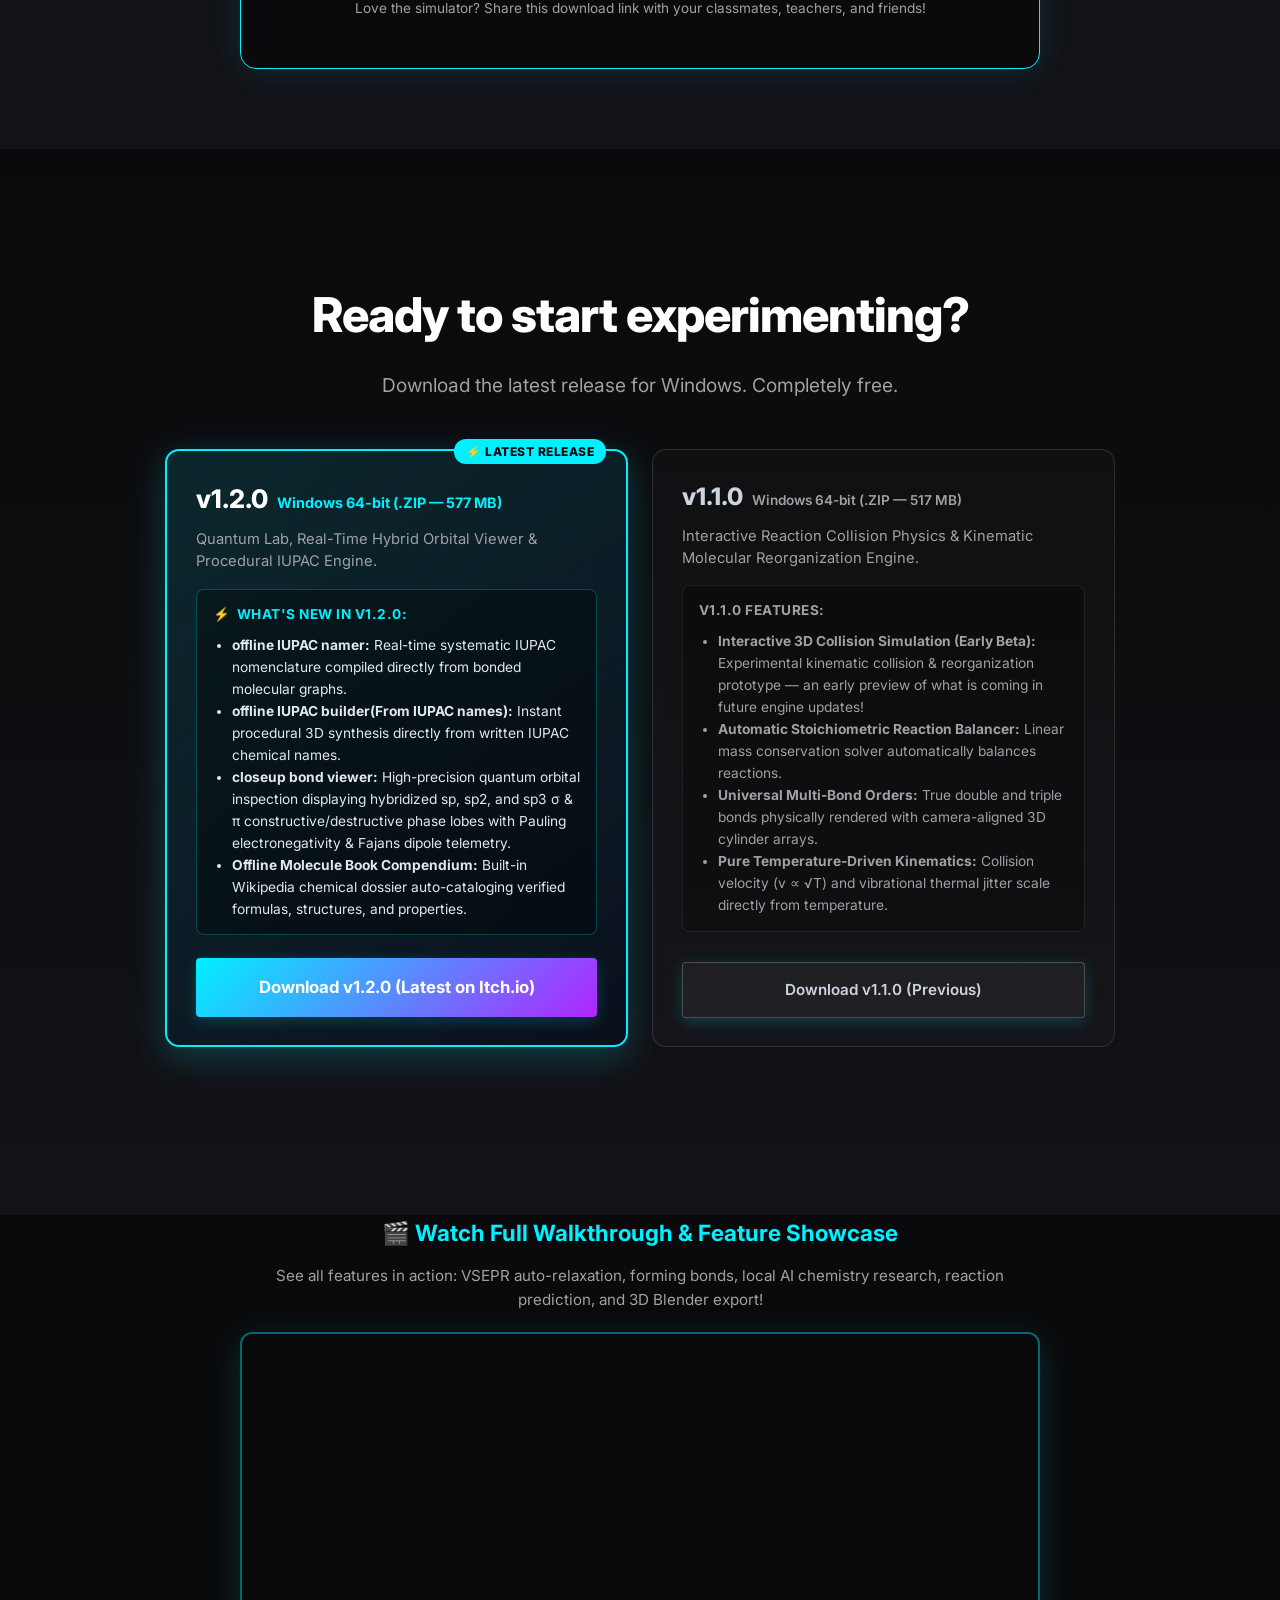
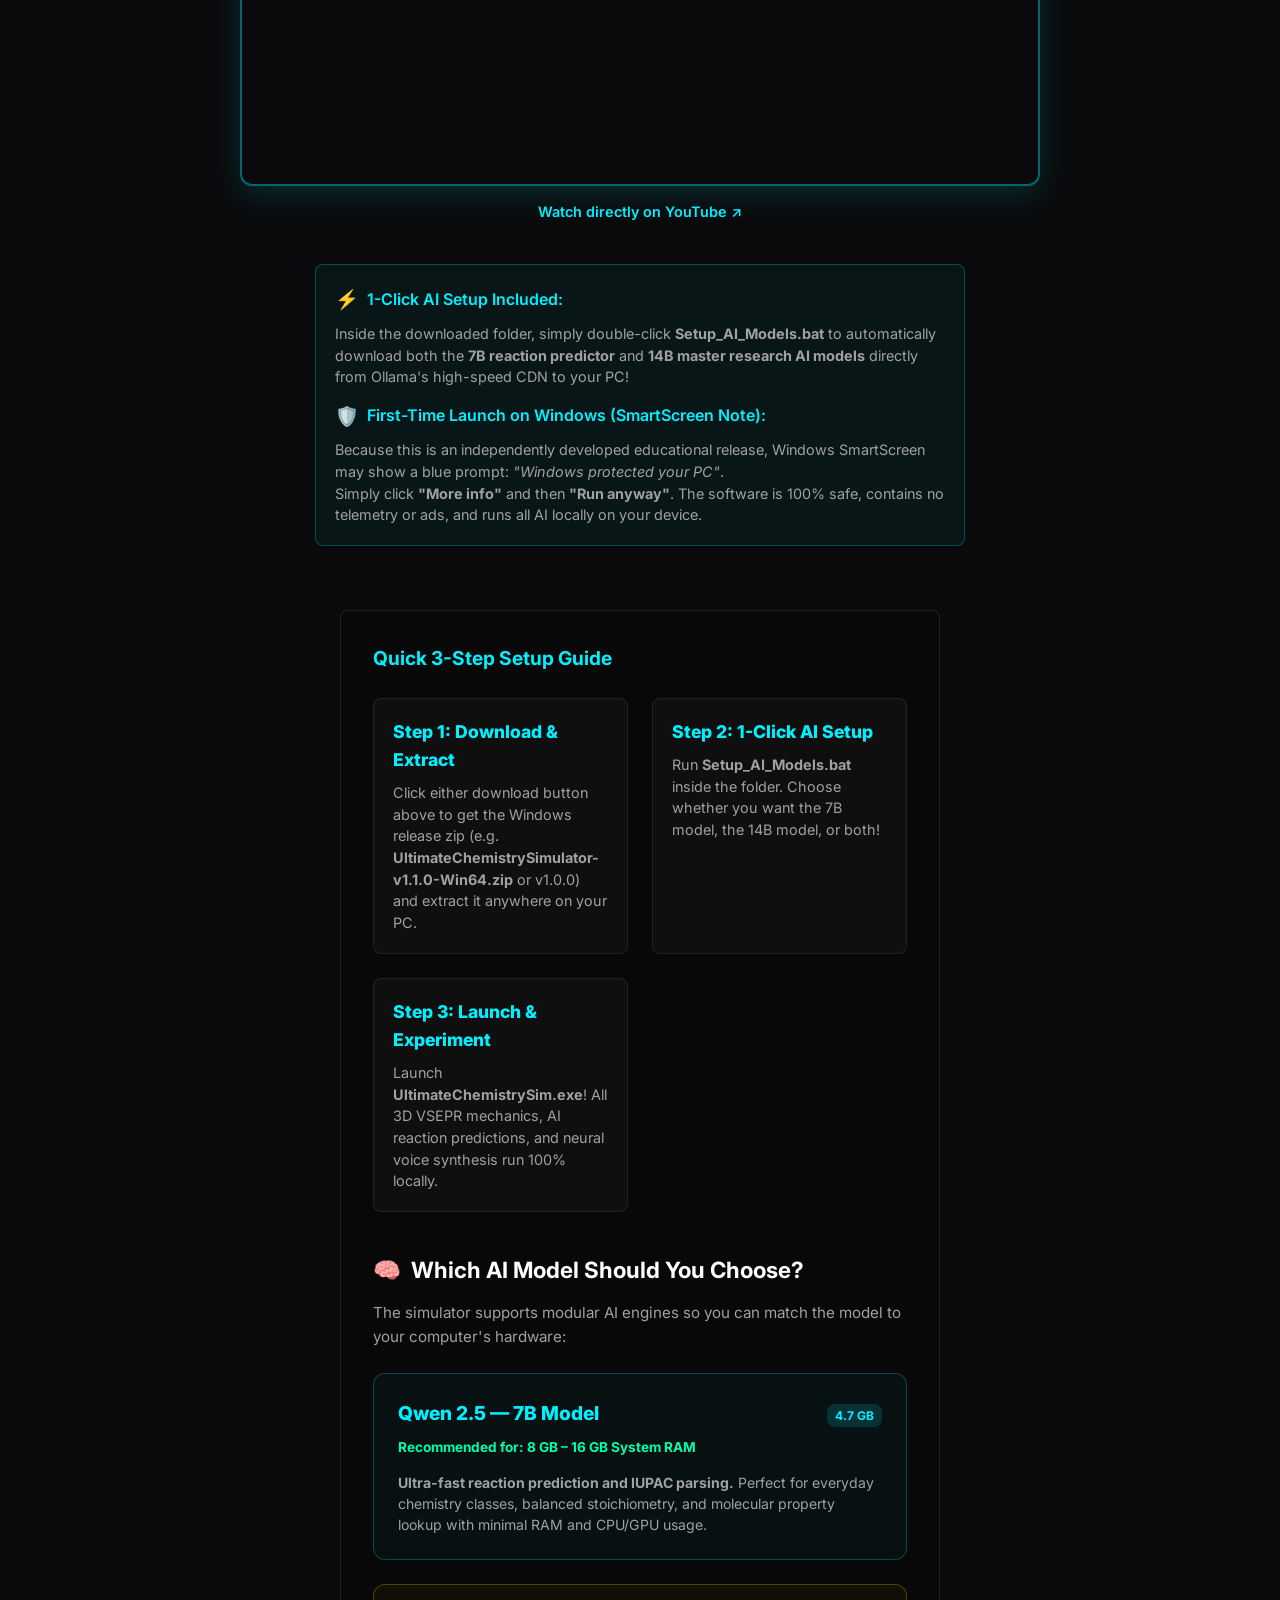
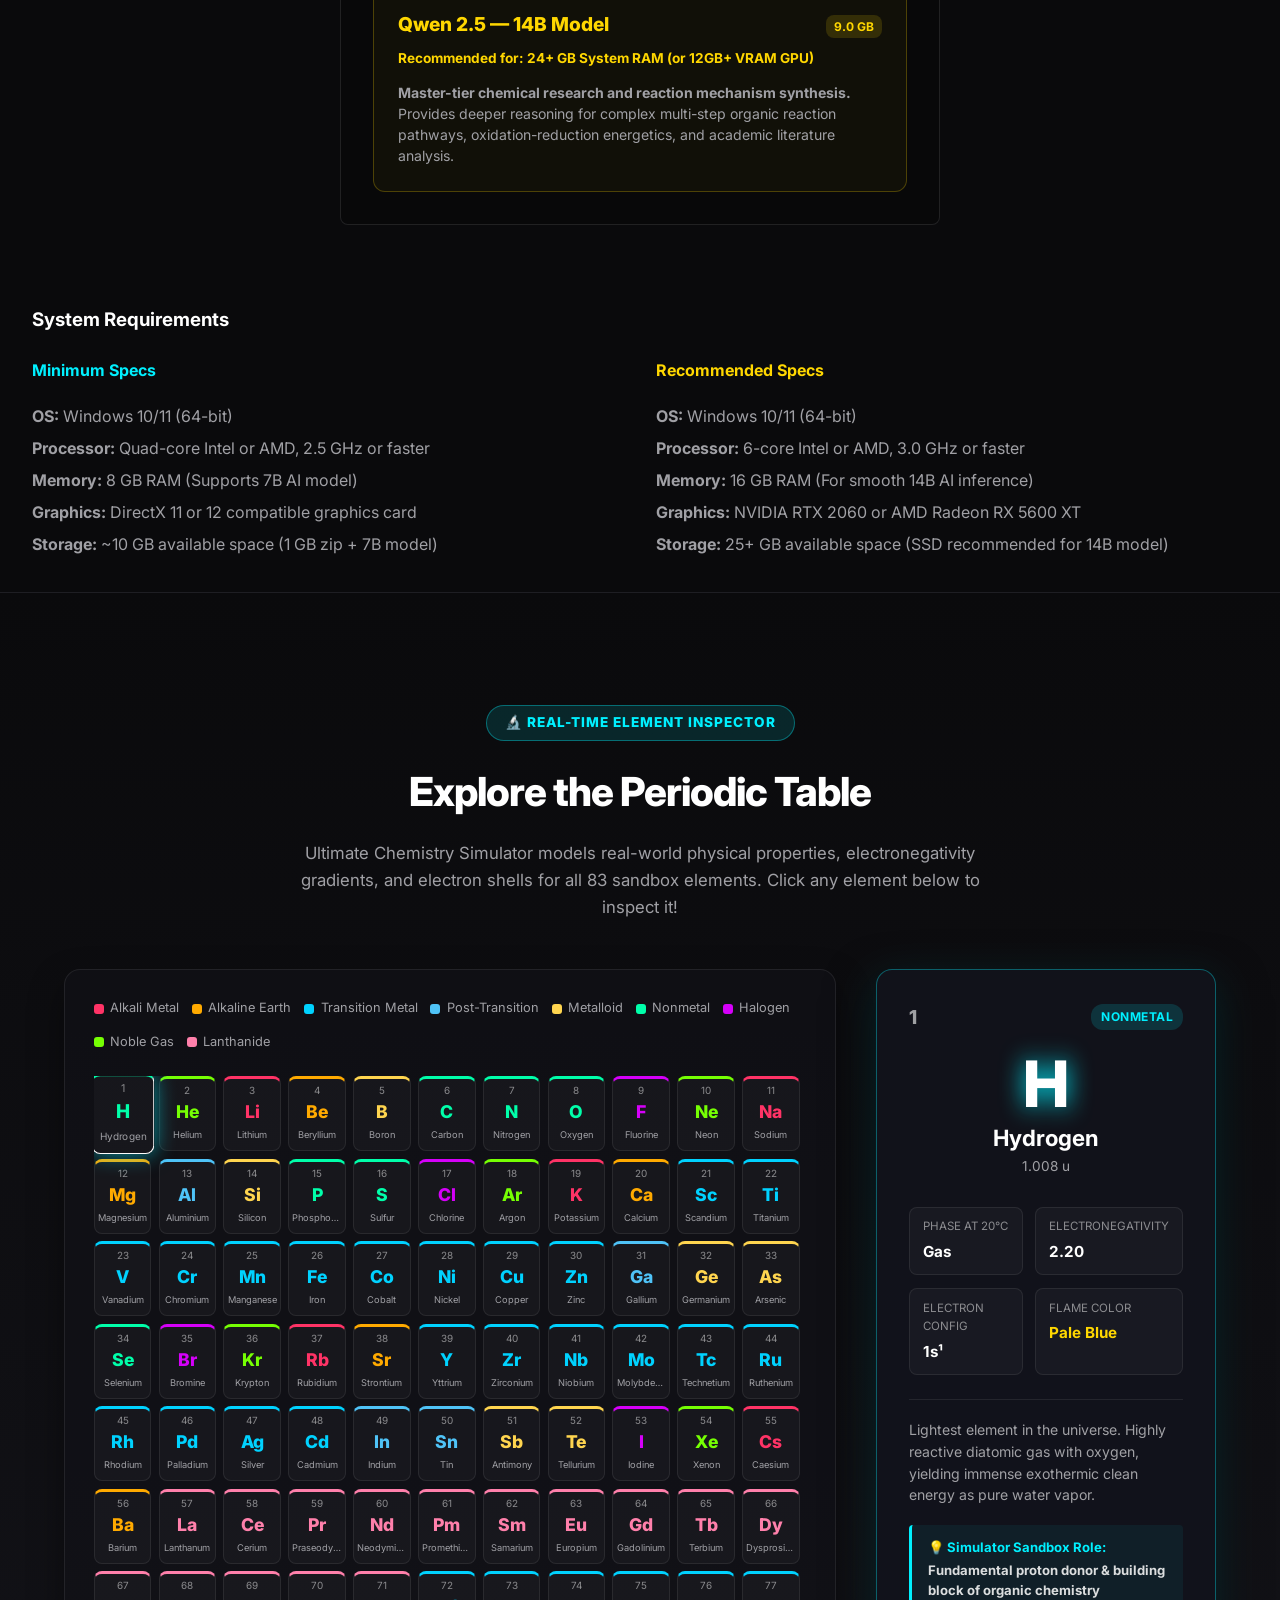
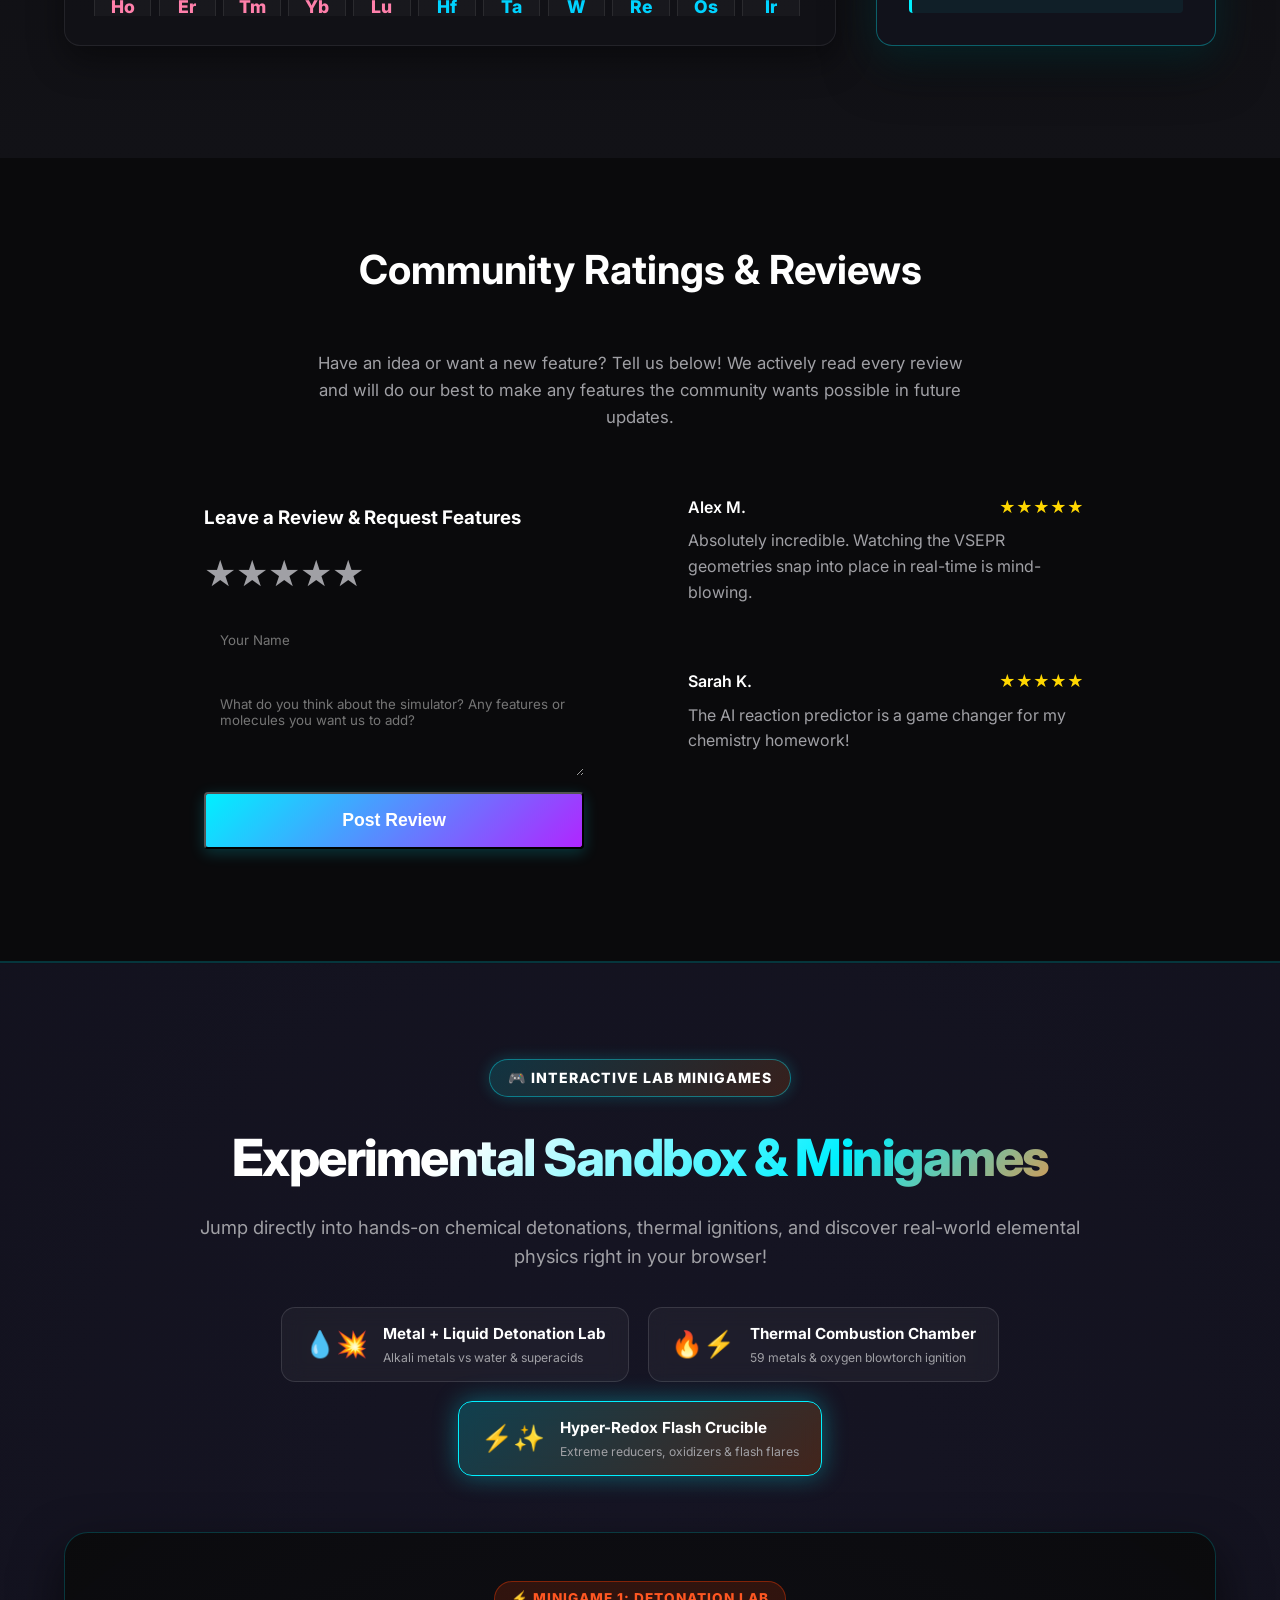
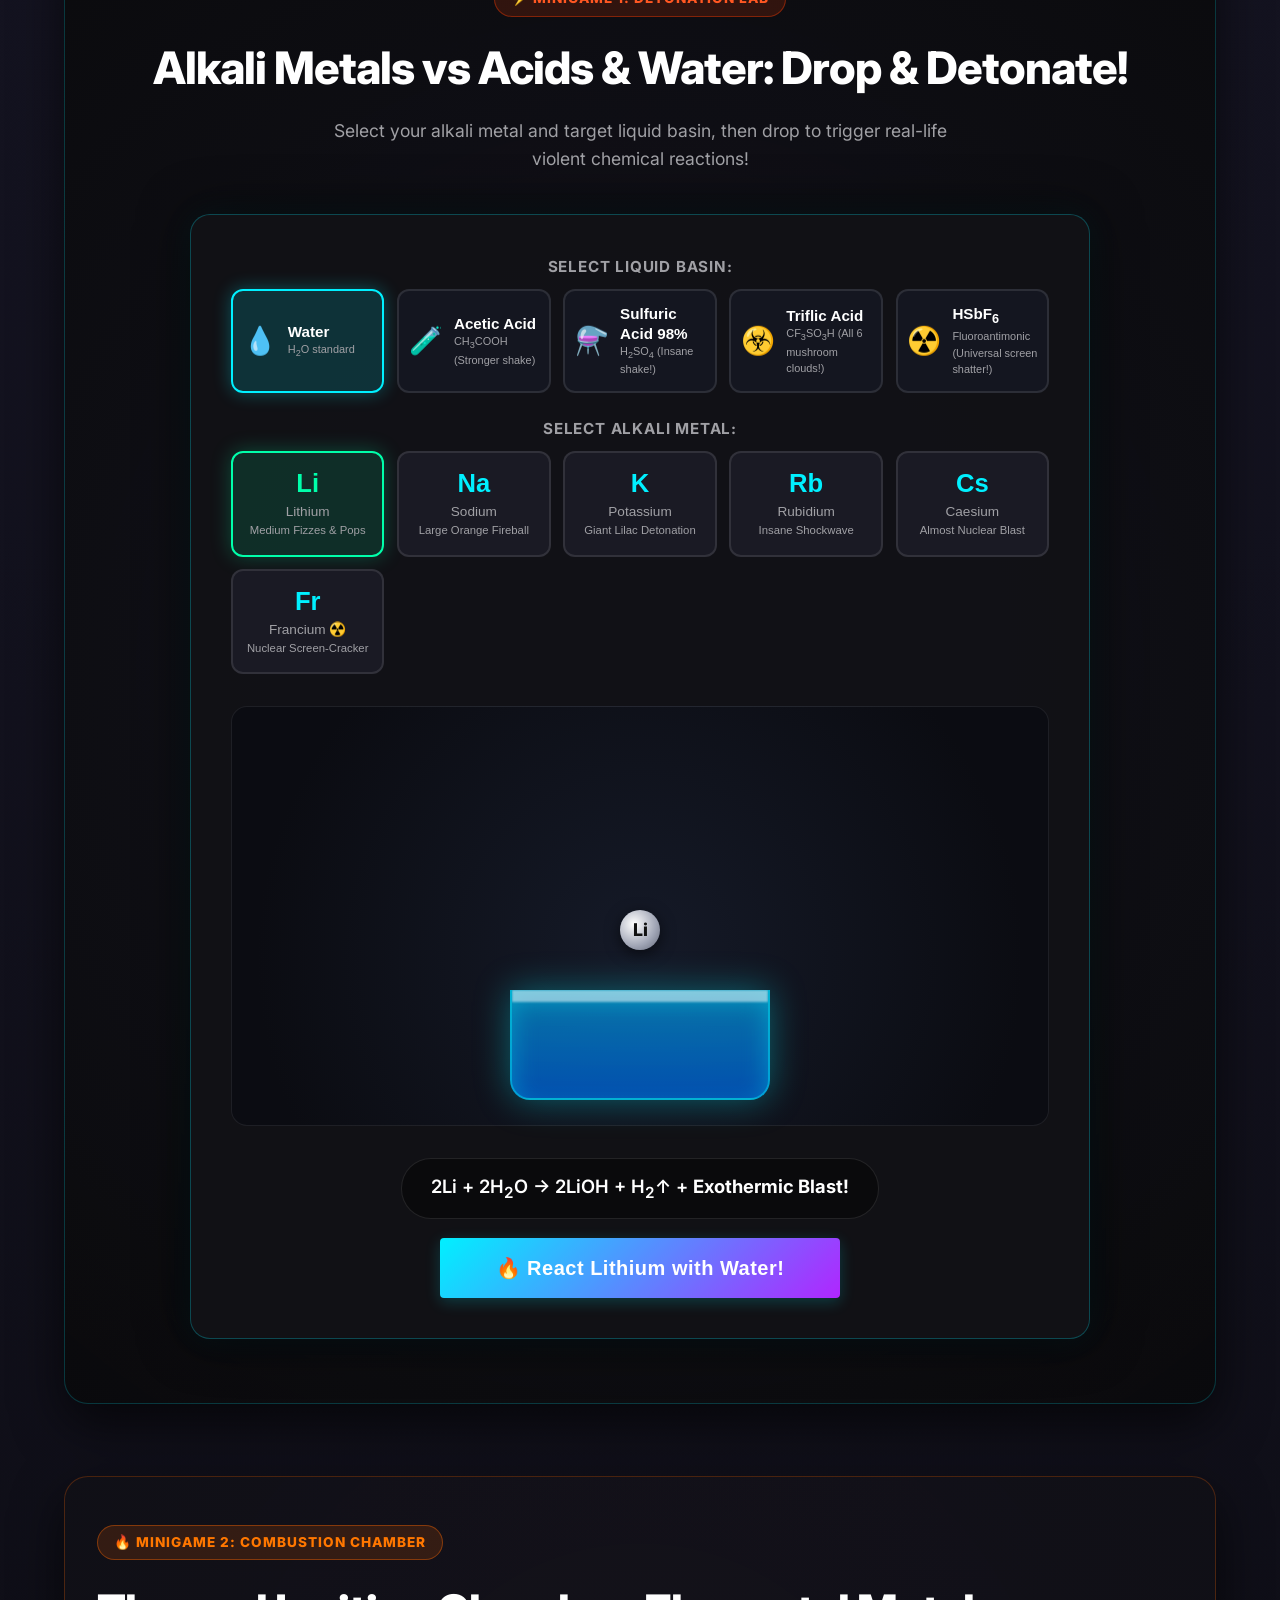
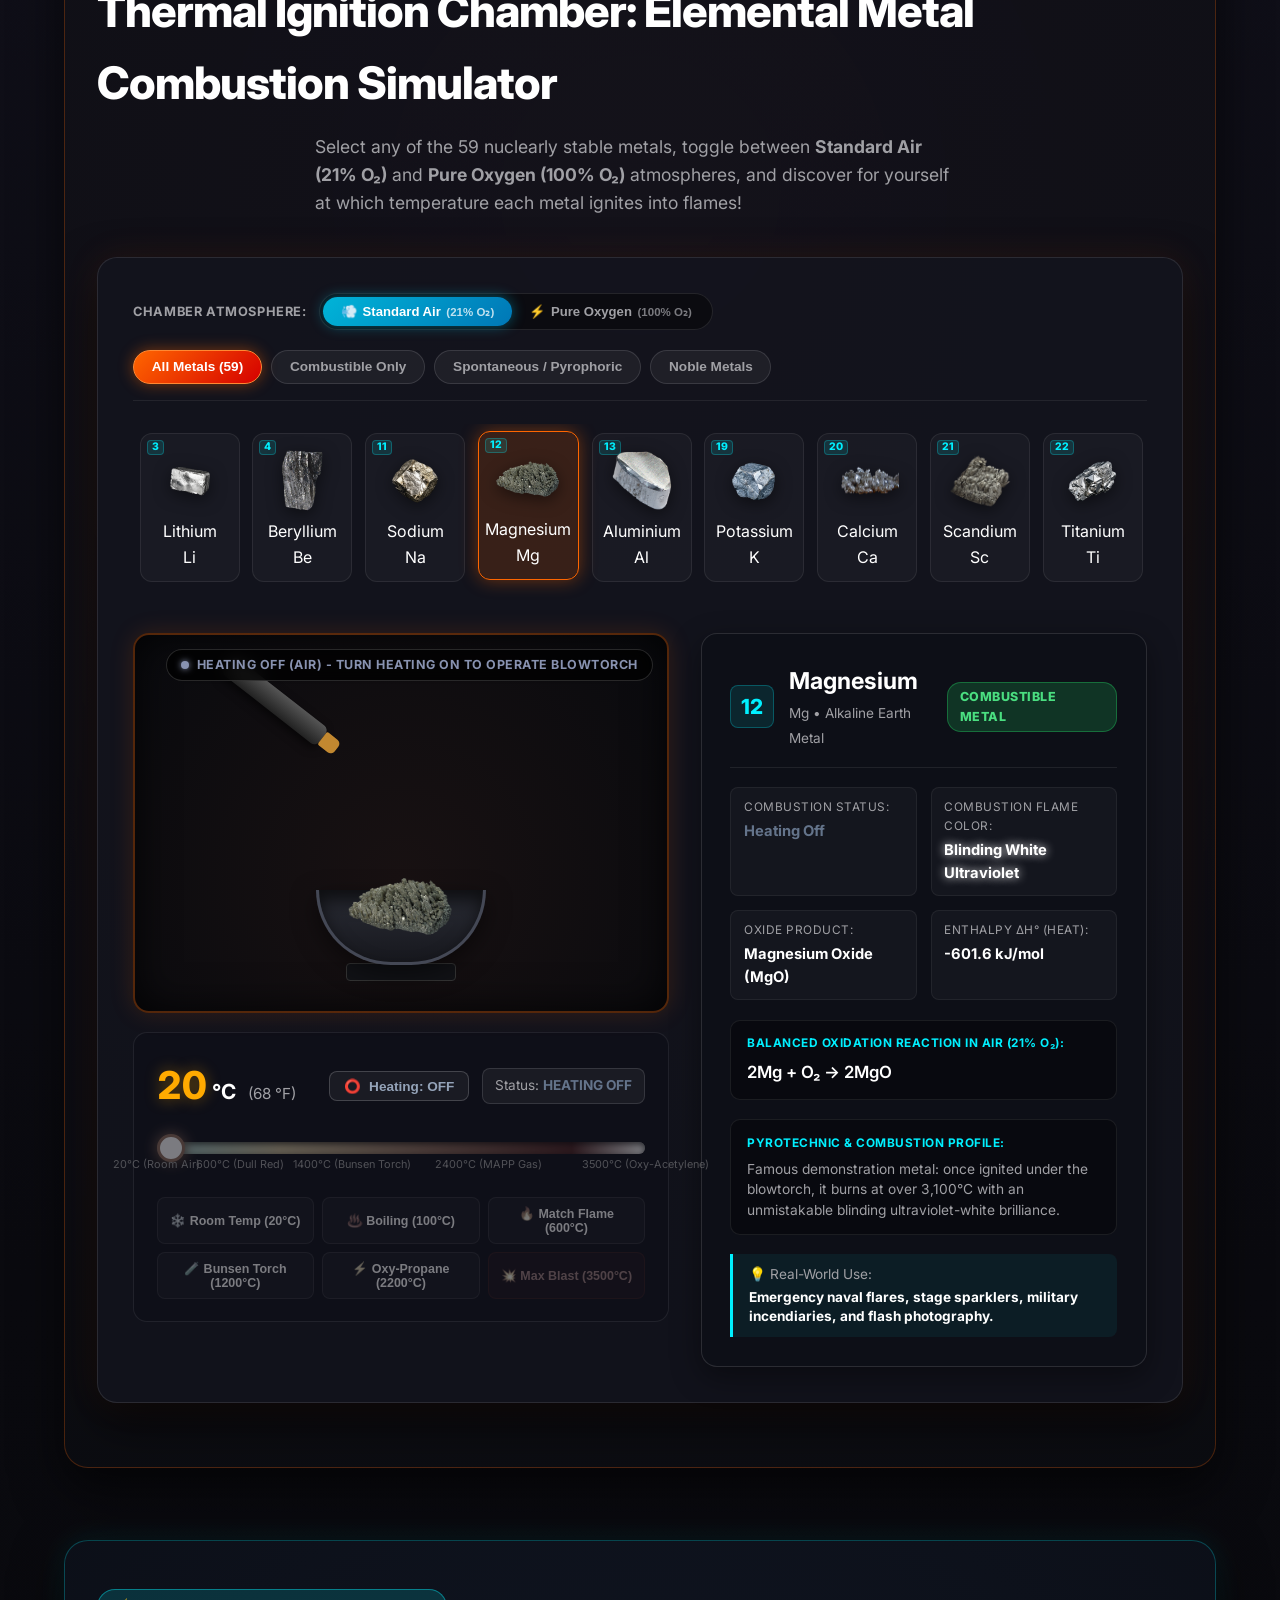
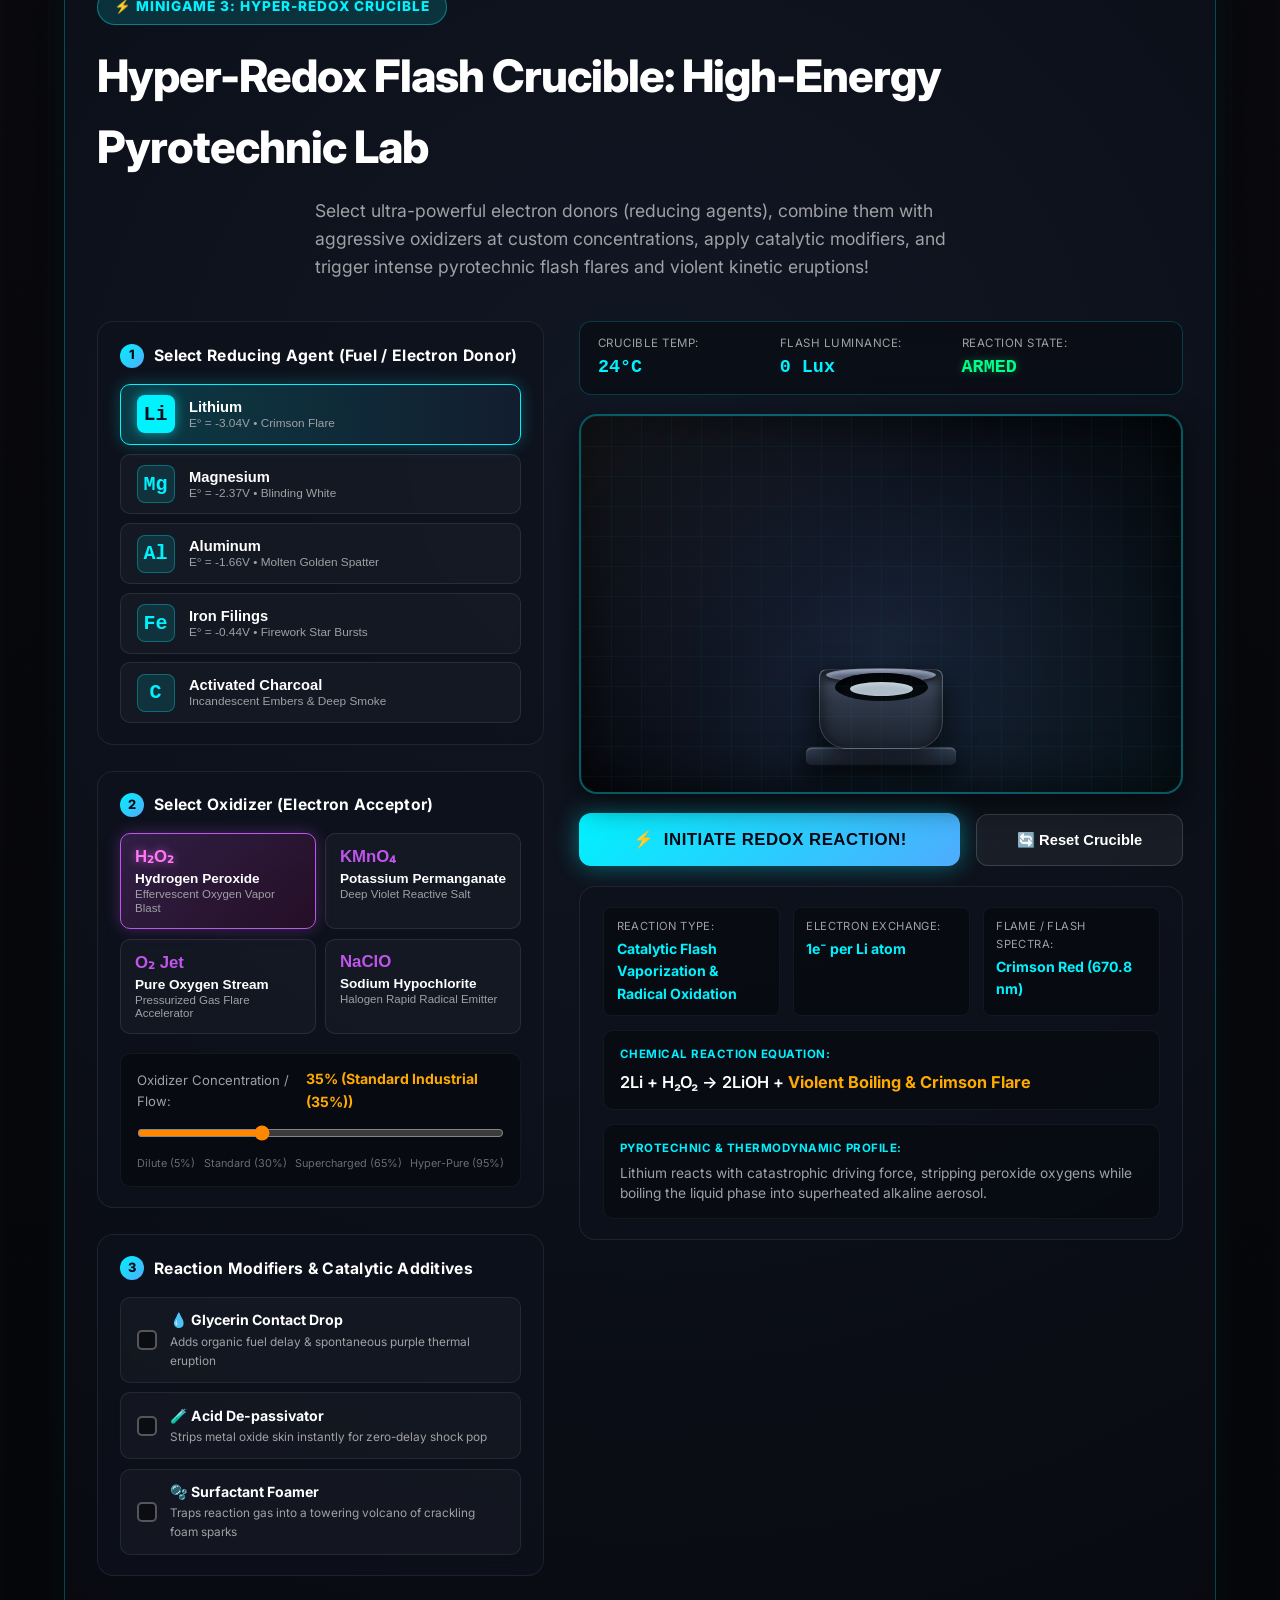
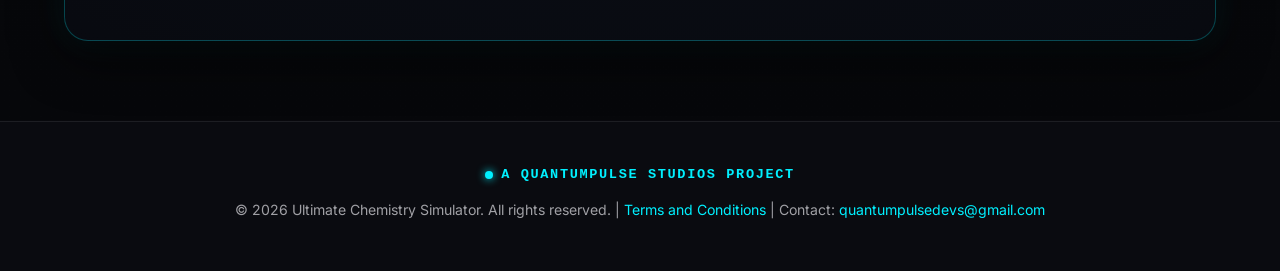
==== commit 5ebf6542: "docs: clarify that kinetic reaction simulation in v1.1.0 is an early beta prototype" ====
--- a/index.html
+++ b/index.html
@@ -223,7 +223,7 @@
                             v1.1.0 Features:
                         </div>
                         <ul style="margin: 0; padding-left: 1.2rem; color: var(--text-secondary); font-size: 0.86rem; line-height: 1.6;">
-                            <li><strong>Interactive 3D Collision Simulation:</strong> Watch chemical reactions collide and reorganize bonds in real-time 3D space.</li>
+                            <li><strong>Interactive 3D Collision Simulation (Early Beta):</strong> Experimental kinematic collision & reorganization prototype — an early preview of what is coming in future engine updates!</li>
                             <li><strong>Automatic Stoichiometric Reaction Balancer:</strong> Linear mass conservation solver automatically balances reactions.</li>
                             <li><strong>Universal Multi-Bond Orders:</strong> True double and triple bonds physically rendered with camera-aligned 3D cylinder arrays.</li>
                             <li><strong>Pure Temperature-Driven Kinematics:</strong> Collision velocity (v ∝ √T) and vibrational thermal jitter scale directly from temperature.</li>
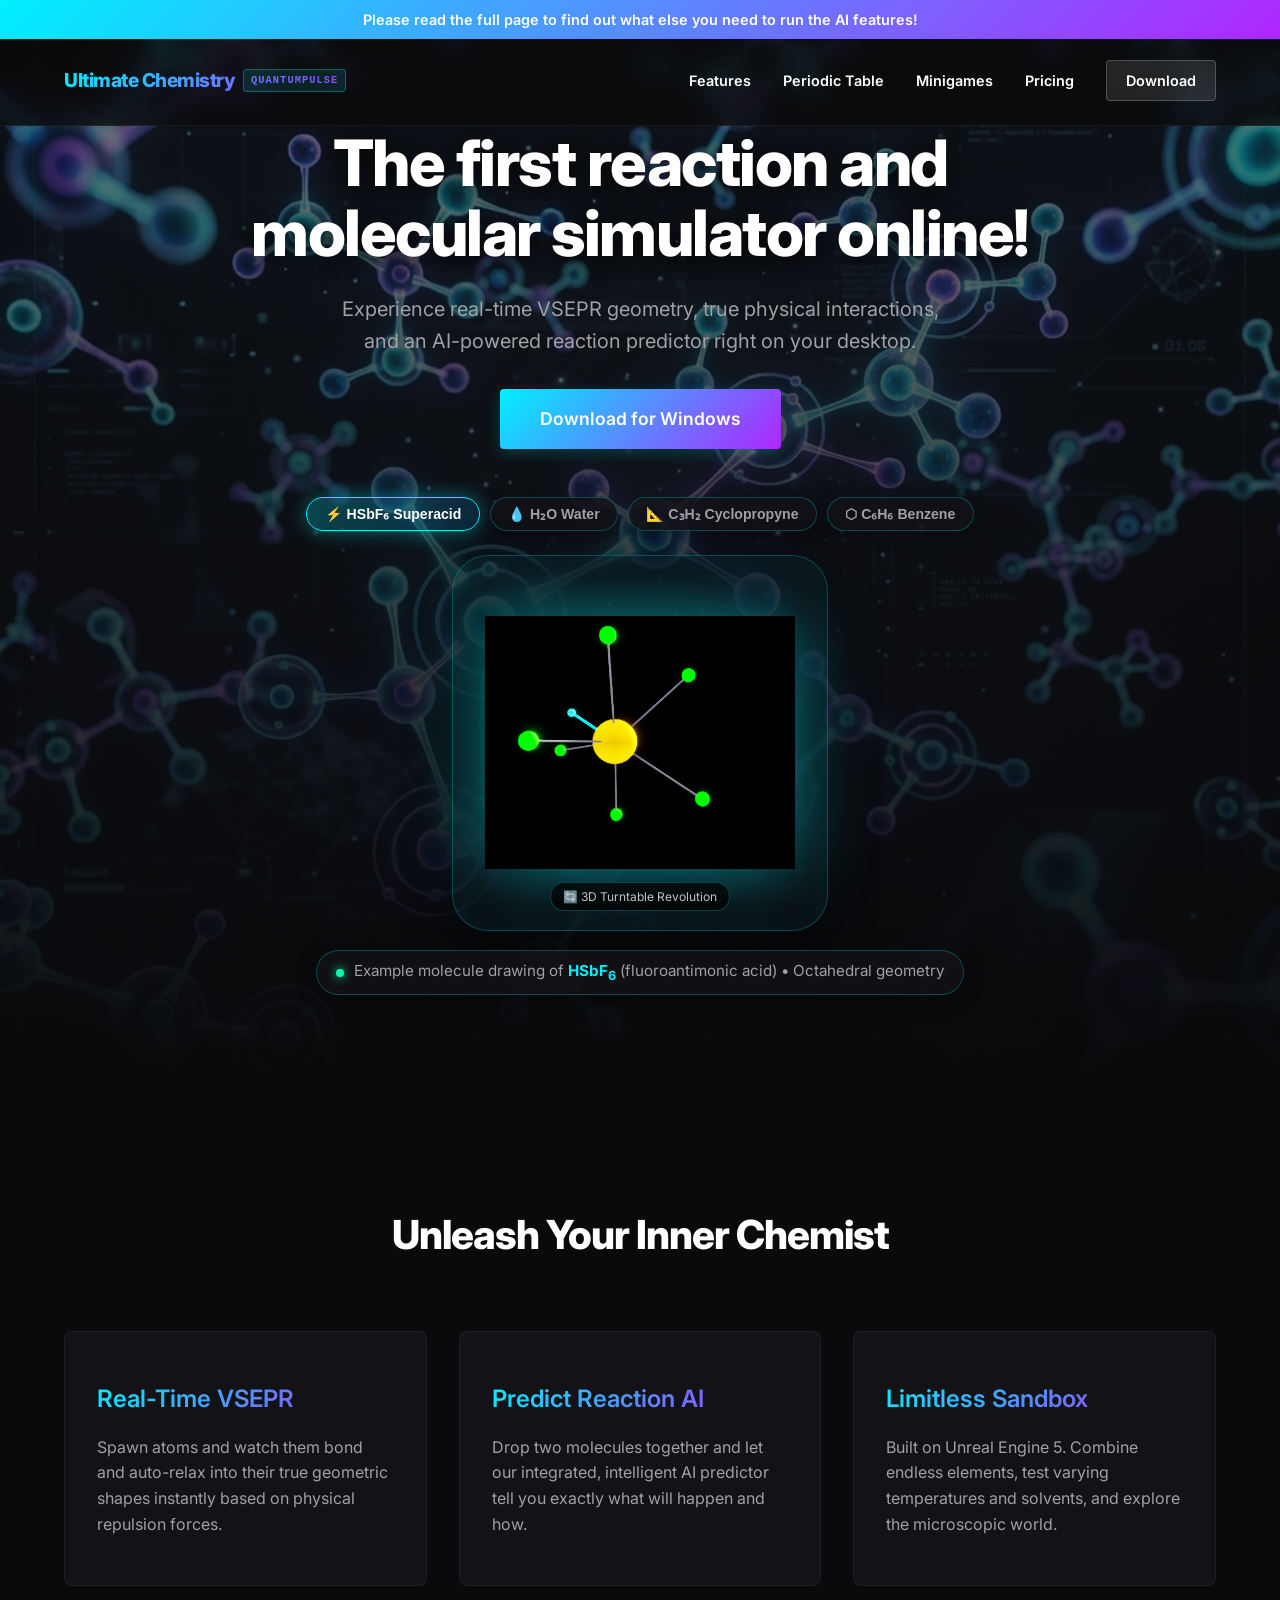
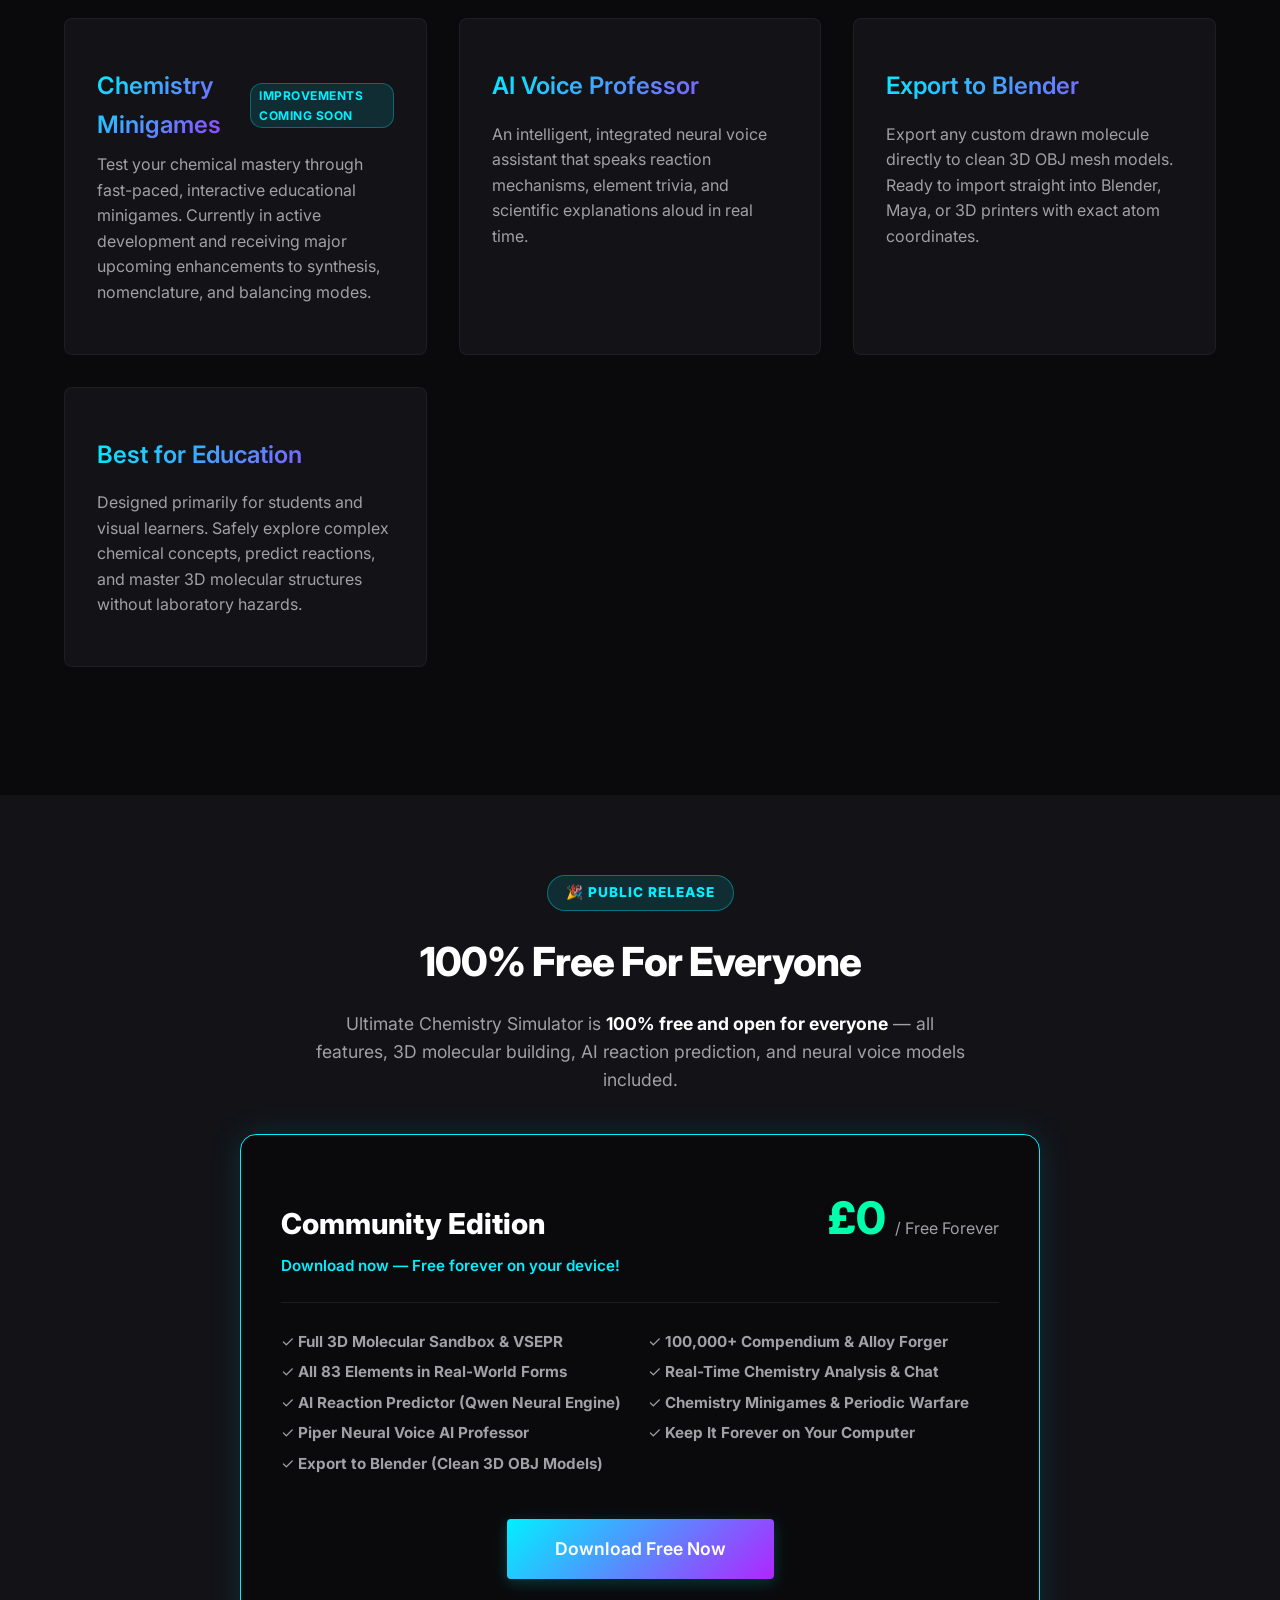
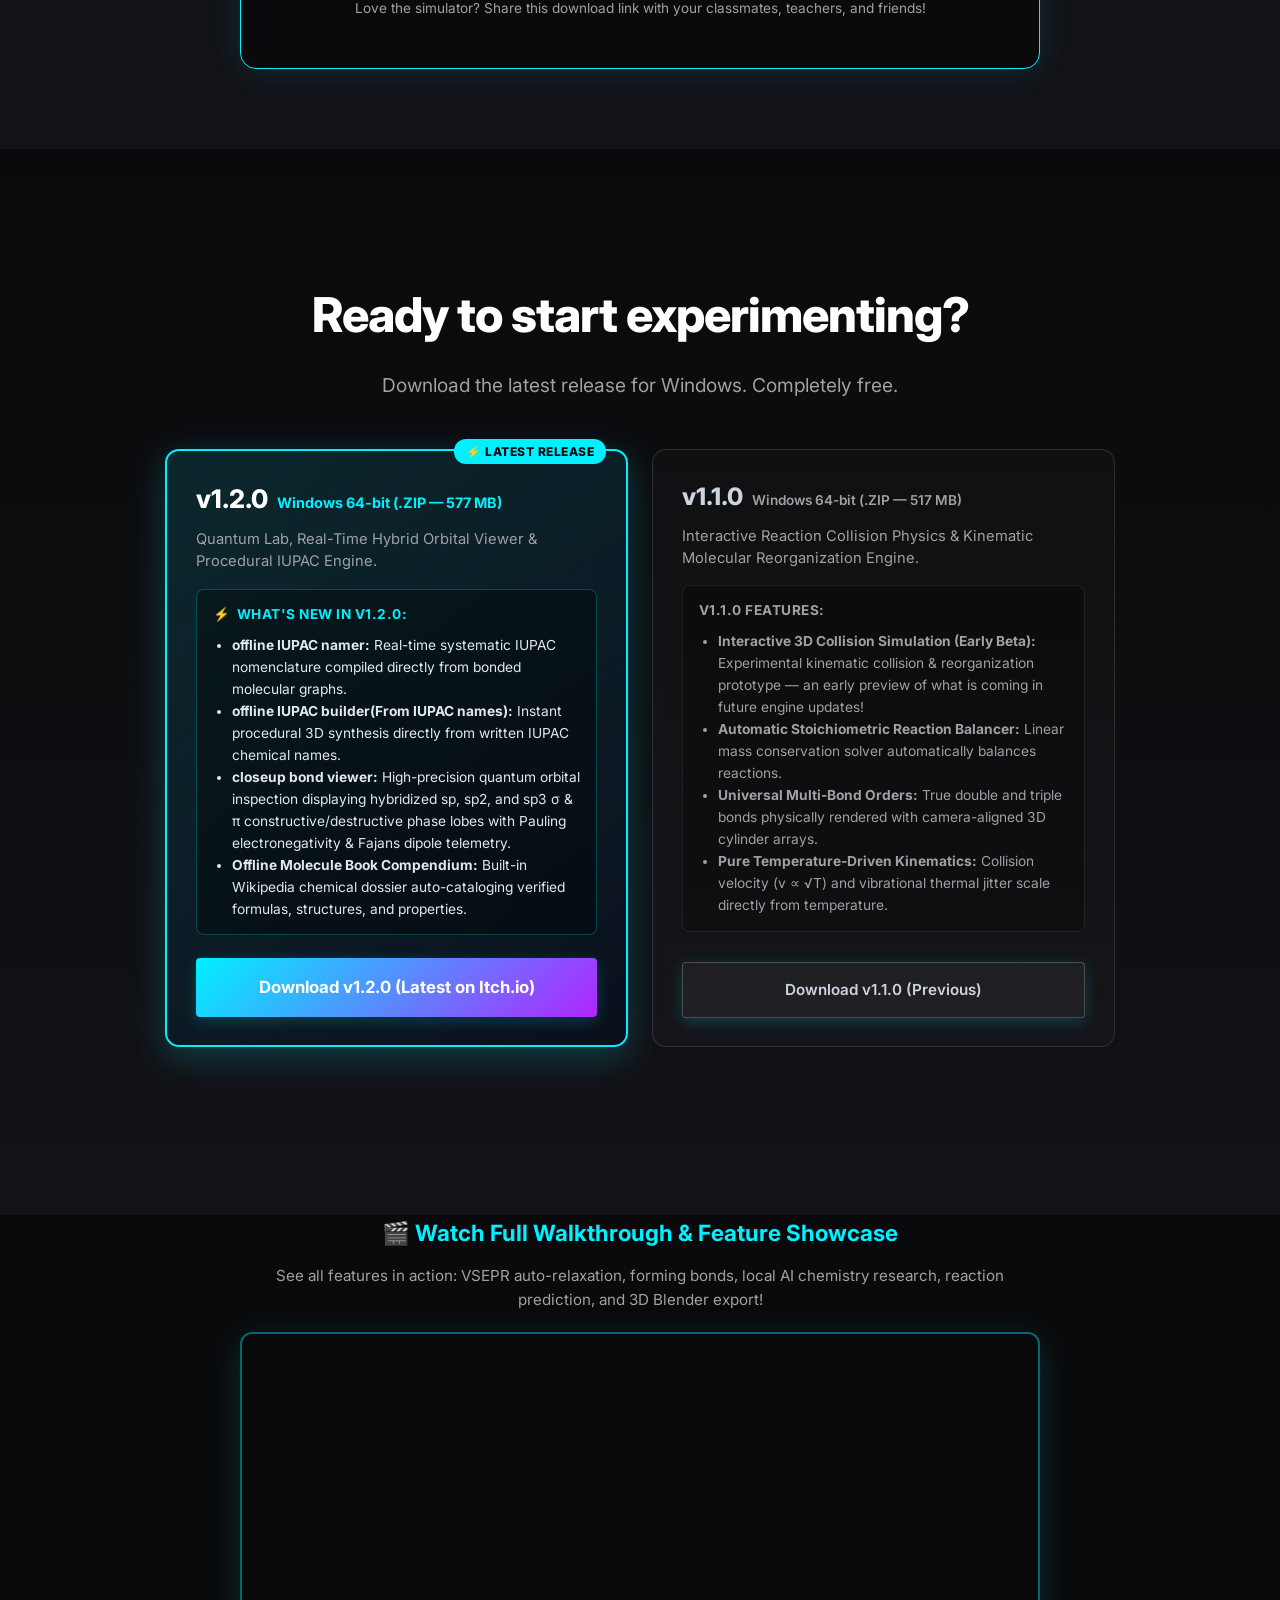
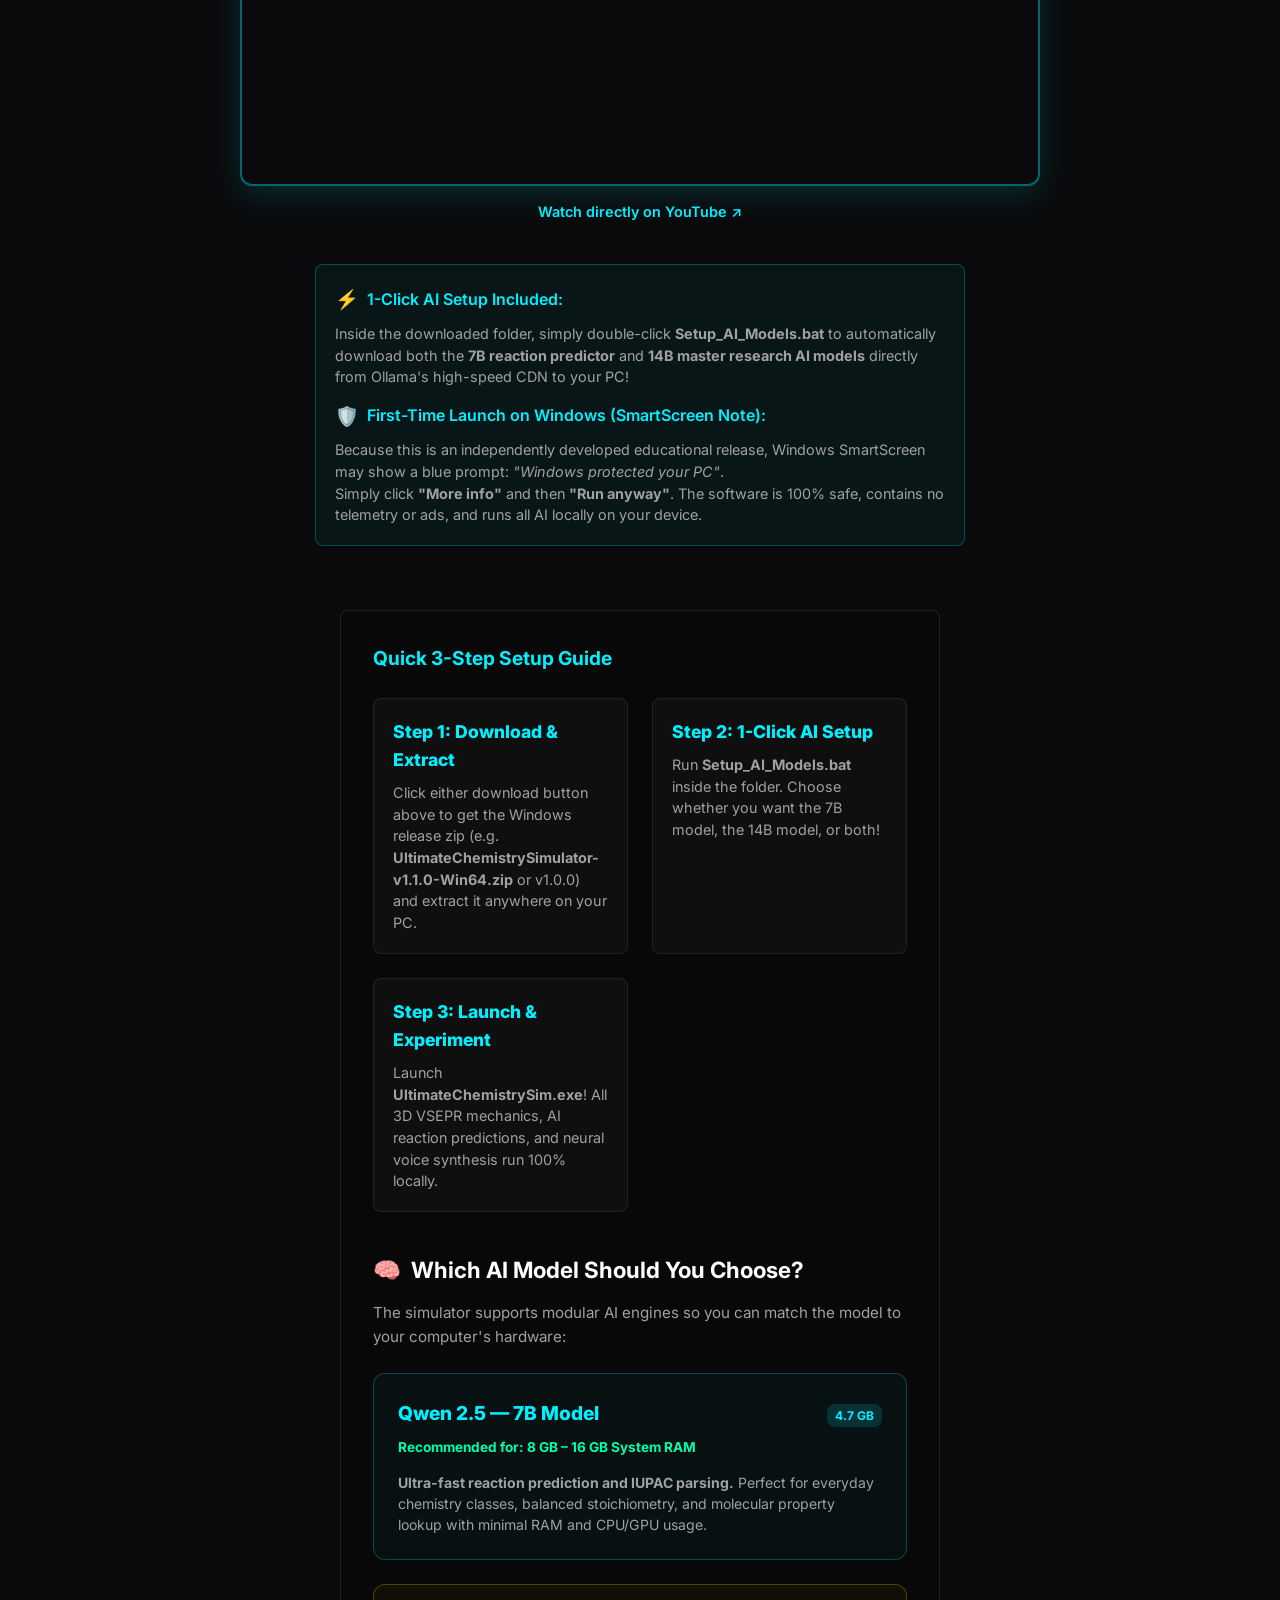
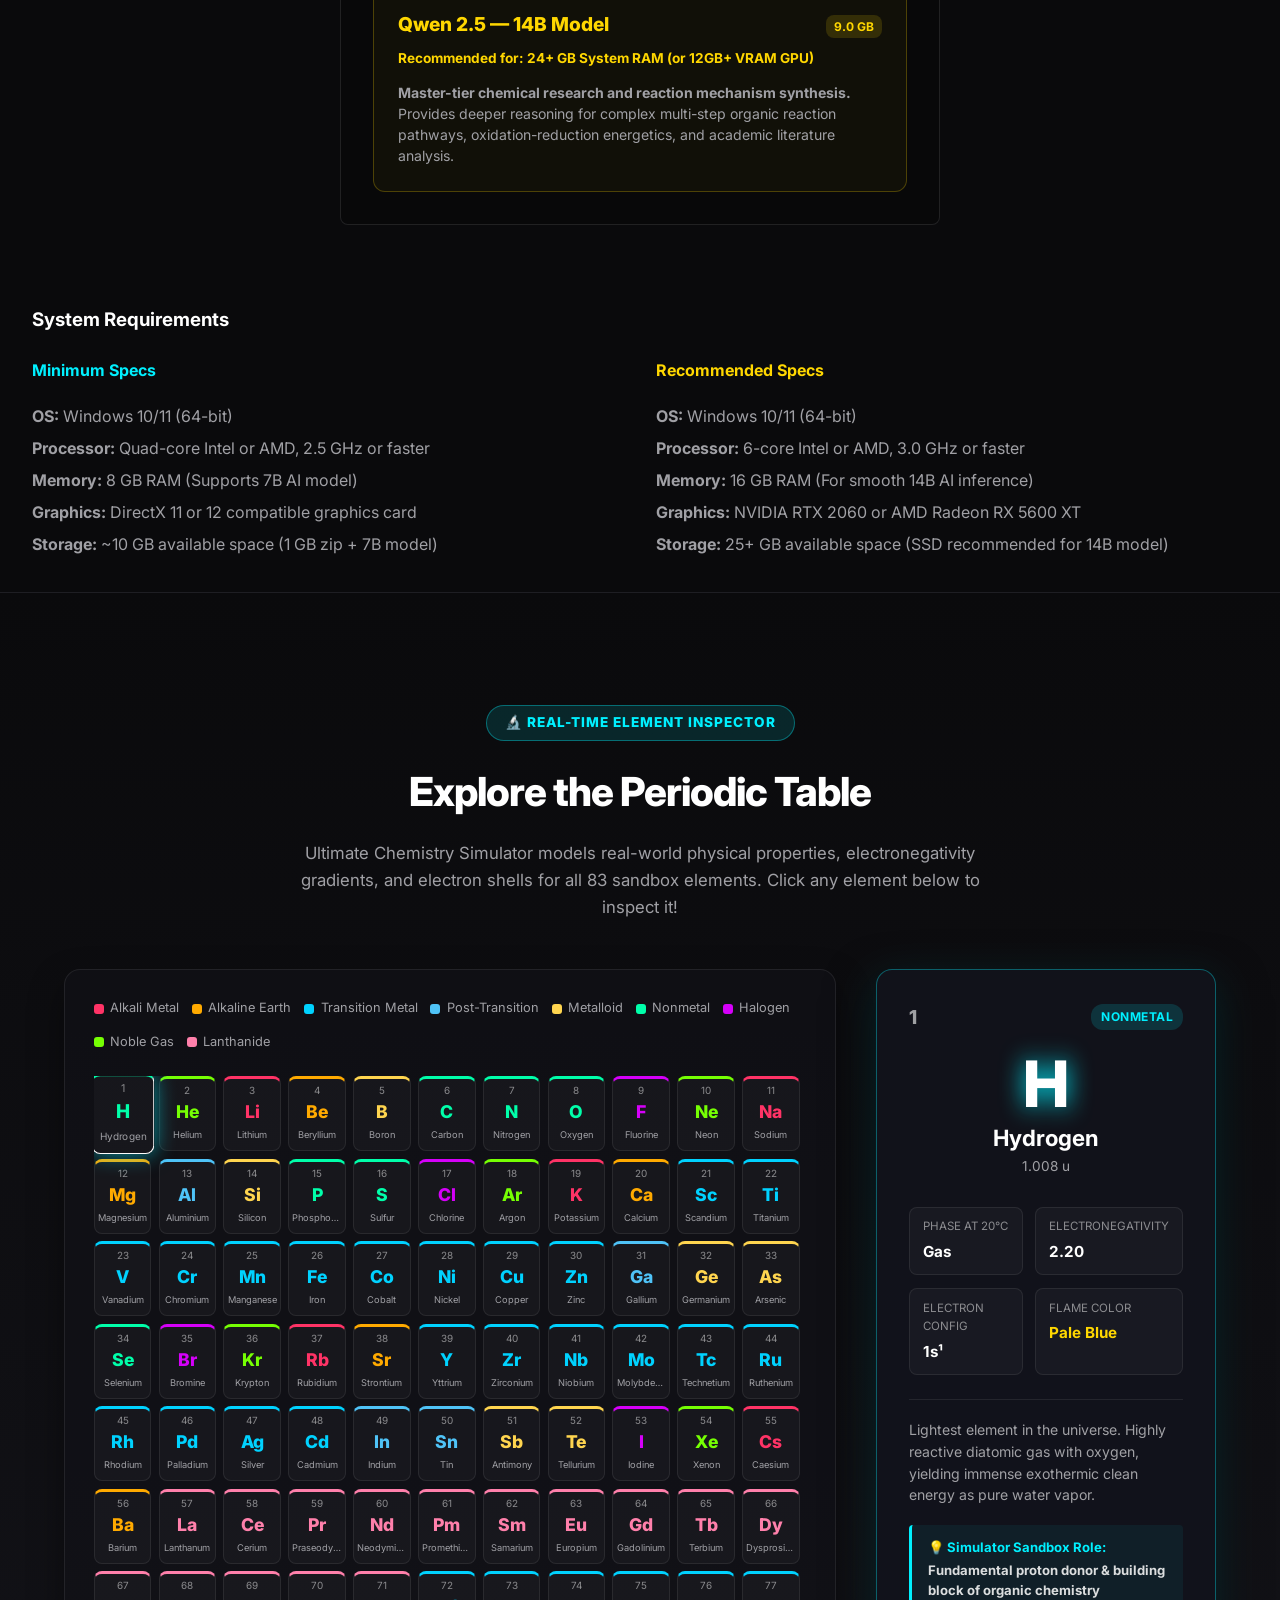
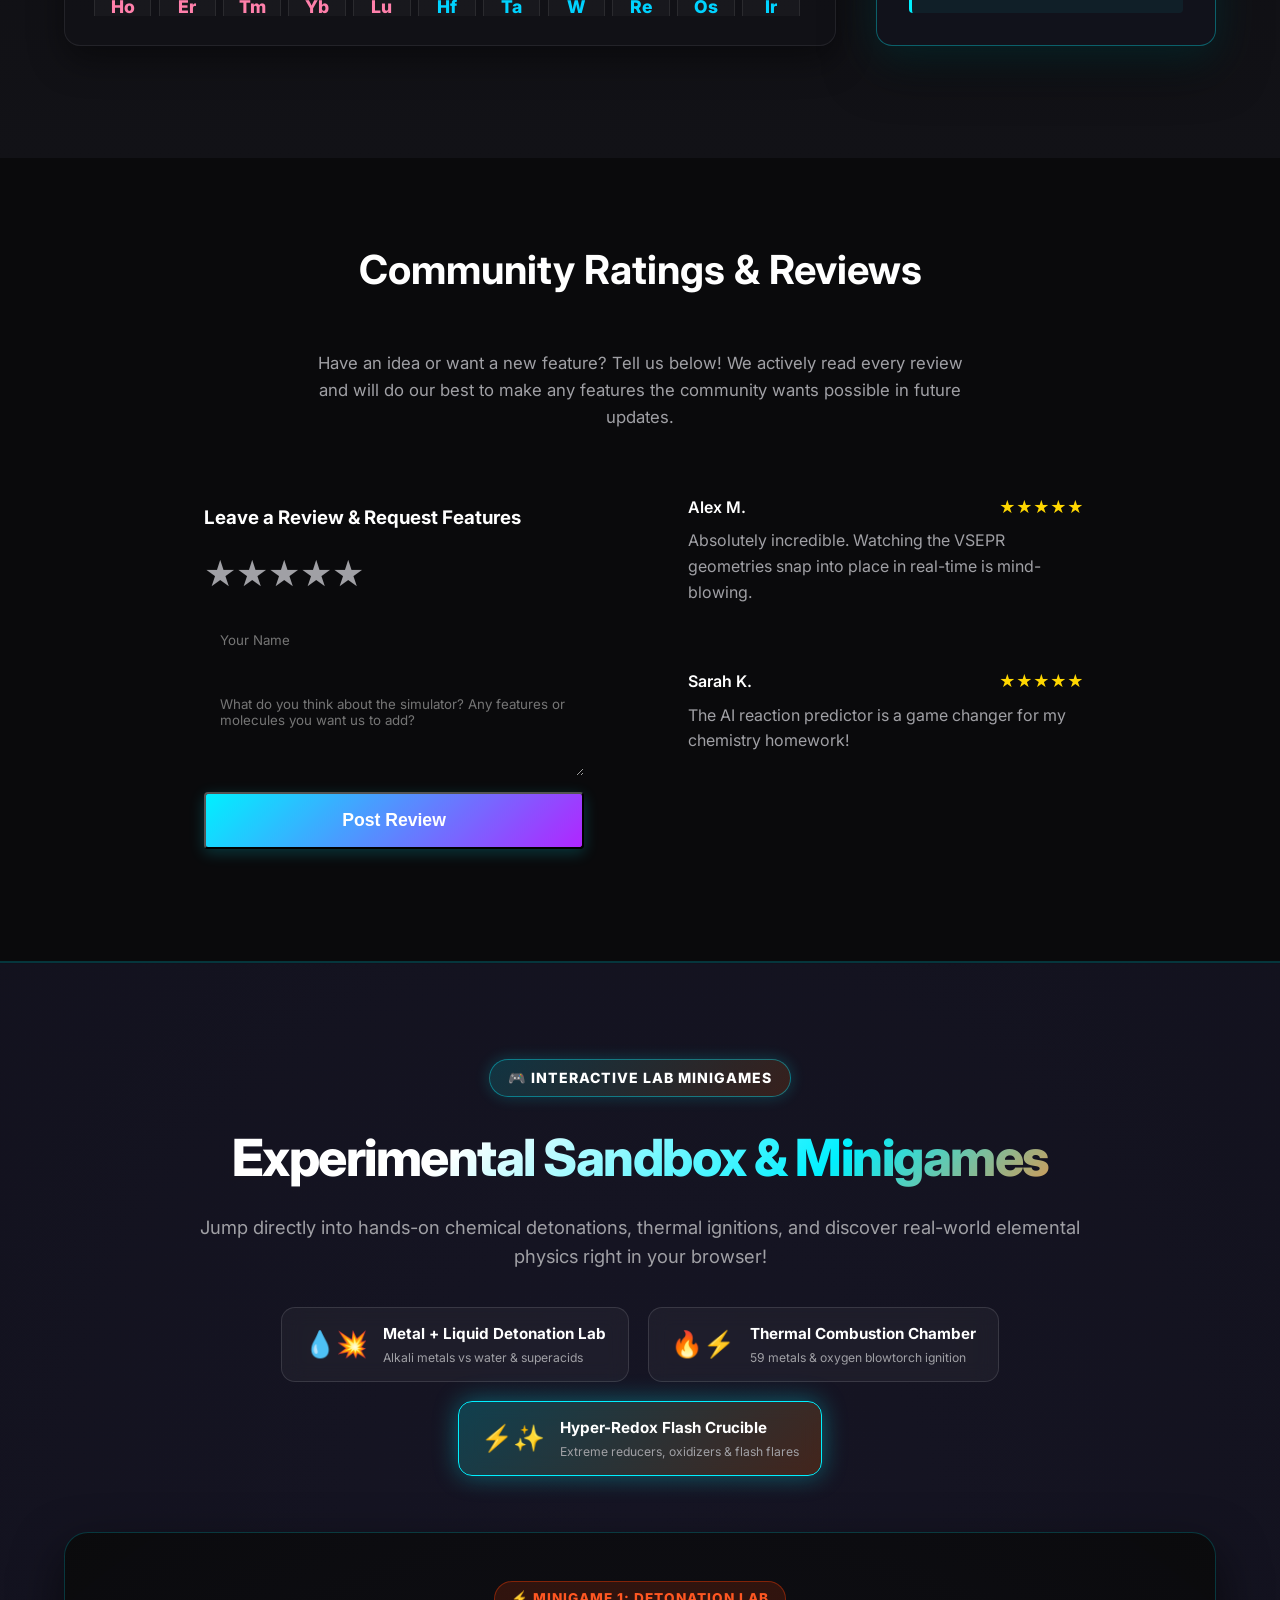
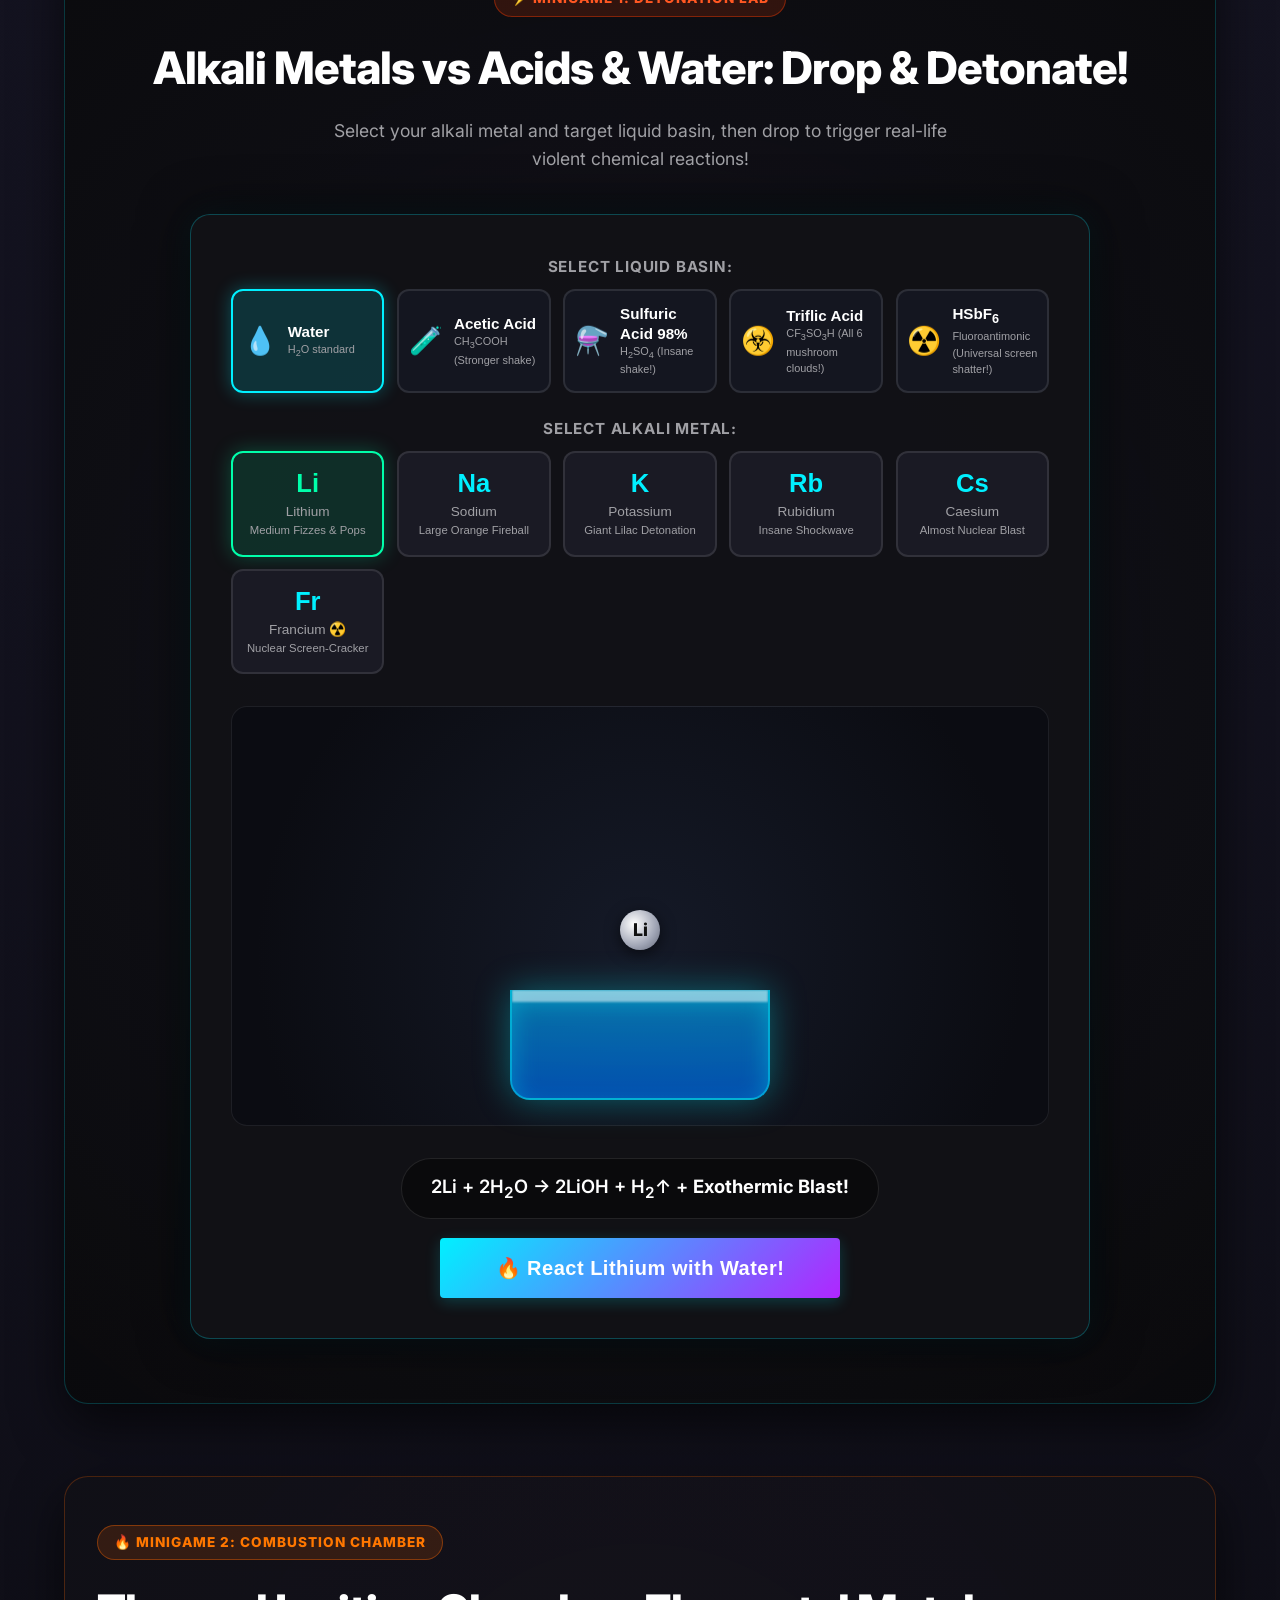
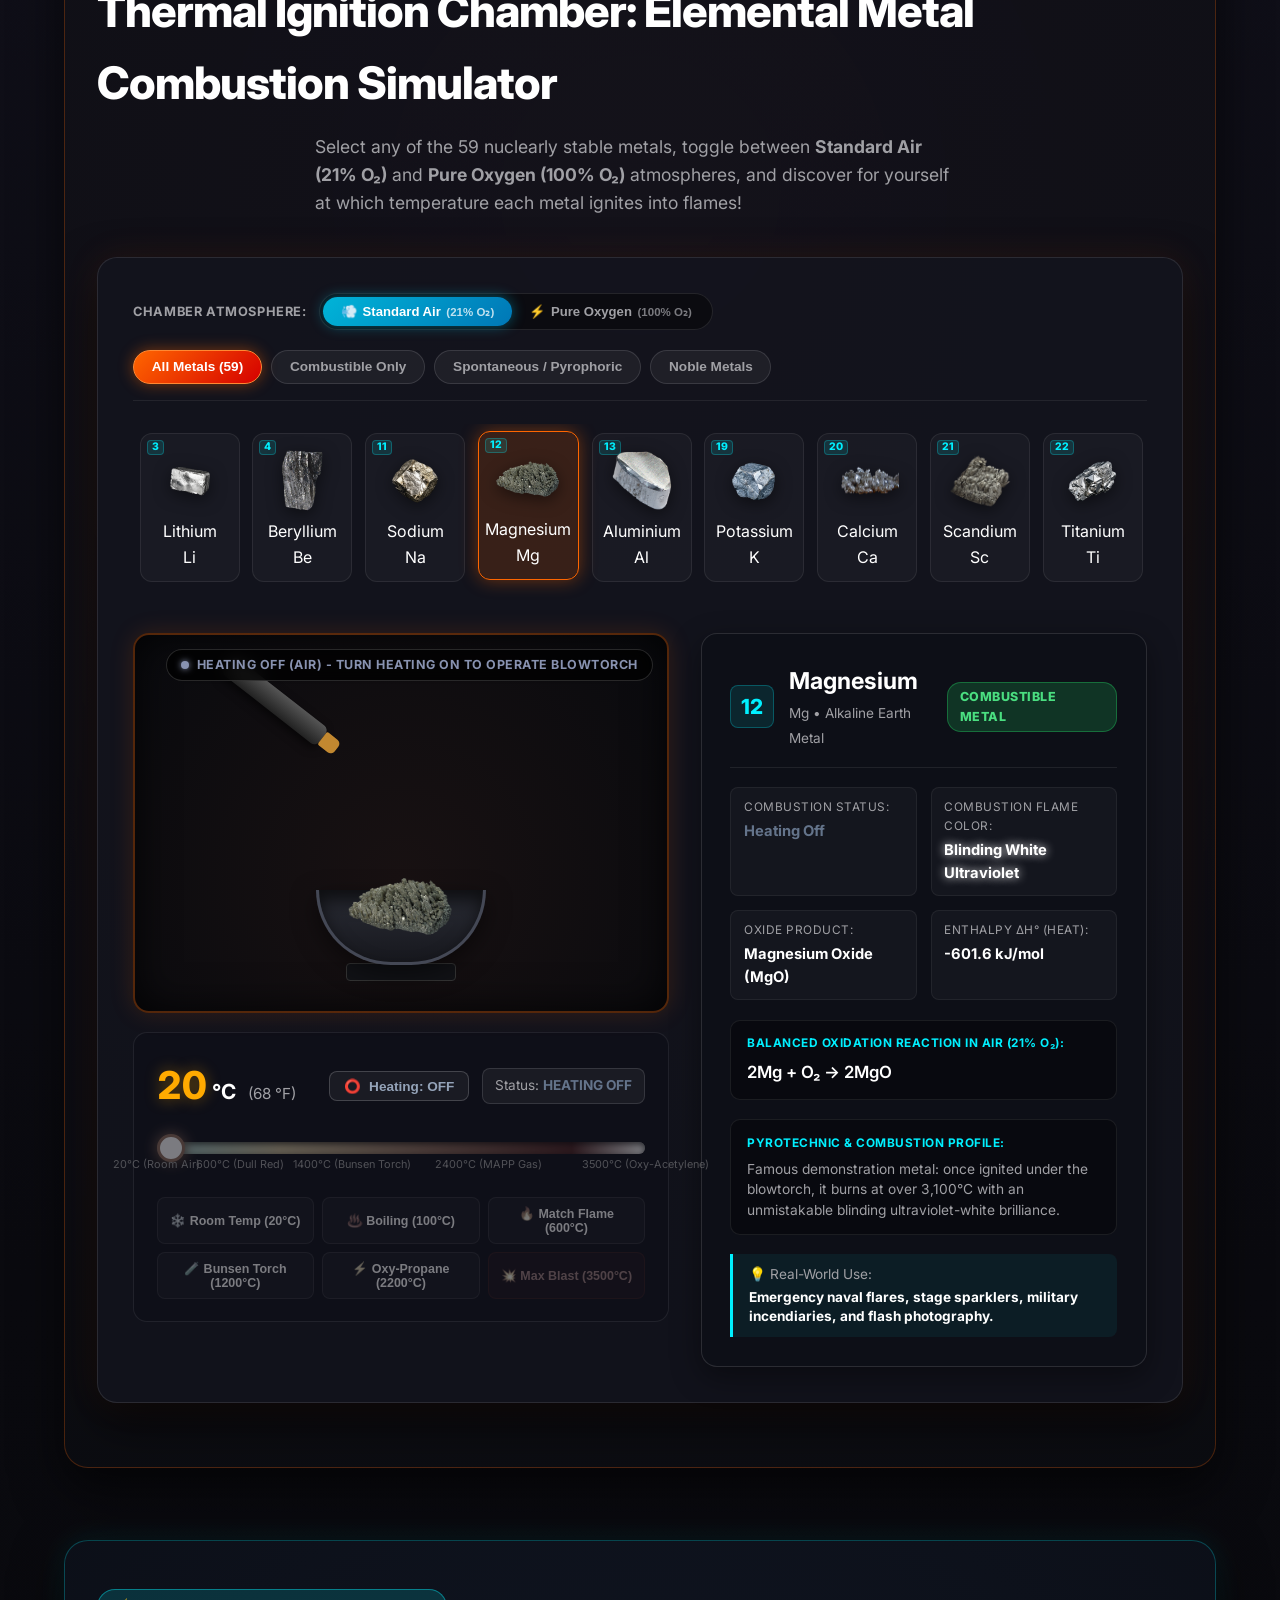
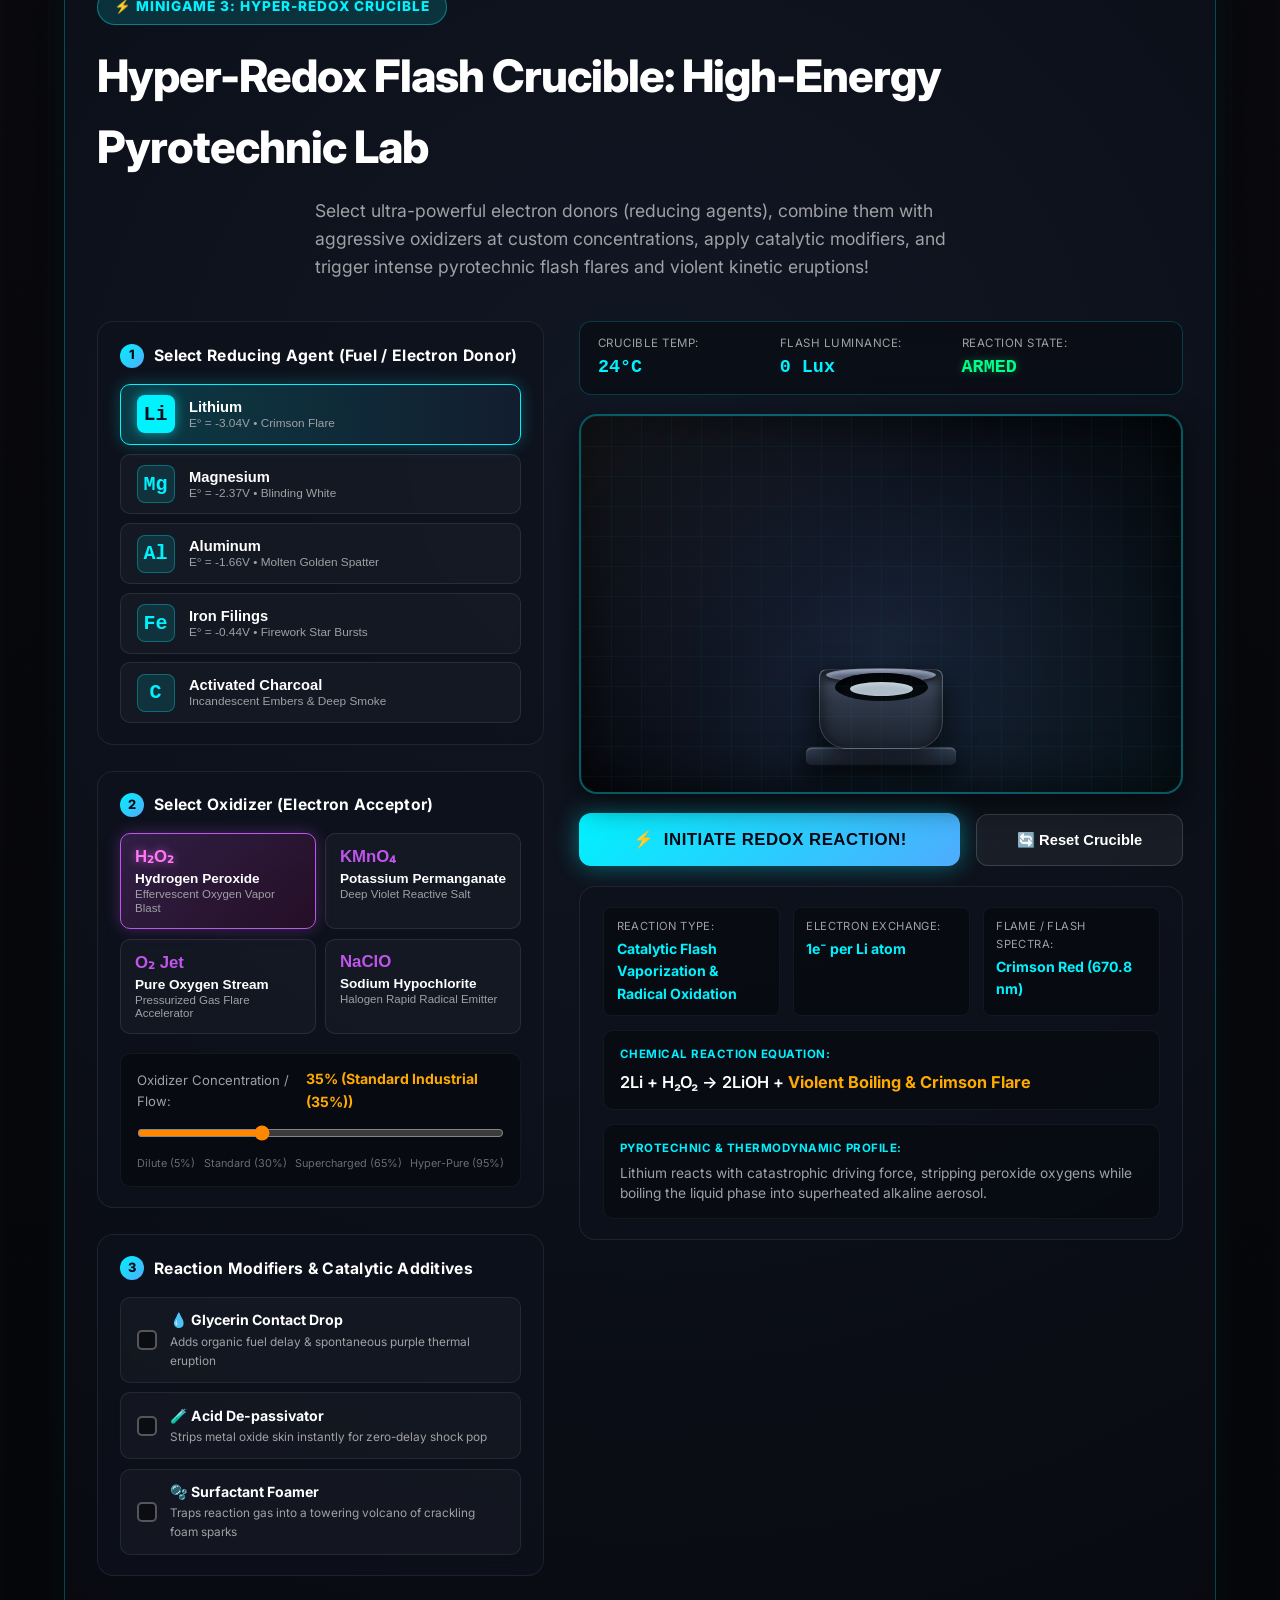
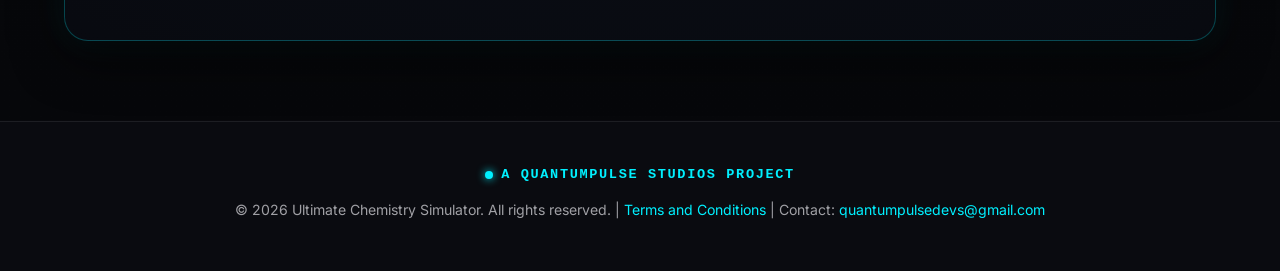
==== commit bcc0c468: "Update pricing section: permanent 100% free community edition" ====
--- a/index.html
+++ b/index.html
@@ -124,18 +124,18 @@
 
     <section id="pricing" class="pricing-section" style="padding: 5rem 5%; background-color: var(--bg-secondary); text-align: center;">
         <div style="display: inline-block; background: rgba(0, 240, 255, 0.12); color: var(--accent-cyan); border: 1px solid rgba(0, 240, 255, 0.35); font-size: 0.85rem; font-weight: 800; padding: 6px 18px; border-radius: 20px; letter-spacing: 1px; text-transform: uppercase; margin-bottom: 1.2rem;">
-            🎉 1-Month Launch Celebration
+            🎉 Public Release
         </div>
         <h2 style="font-size: 2.5rem; margin-bottom: 1rem; font-weight: 800; letter-spacing: -1px;">100% Free For Everyone</h2>
         <p style="color: var(--text-secondary); max-width: 650px; margin: 0 auto 2.5rem; font-size: 1.1rem; line-height: 1.6;">
-            To celebrate the official public release of Ultimate Chemistry Simulator, <strong style="color: #fff;">all features, AI reaction prediction, and neural voice models are 100% free for the next month!</strong>
+            Ultimate Chemistry Simulator is <strong style="color: #fff;">100% free and open for everyone</strong> — all features, 3D molecular building, AI reaction prediction, and neural voice models included.
         </p>
 
         <div style="max-width: 800px; margin: 0 auto; background: var(--bg-primary); border-radius: 16px; padding: 3rem 2.5rem; border: 1px solid var(--accent-cyan); box-shadow: 0 0 35px rgba(0, 240, 255, 0.12); text-align: left;">
             <div style="display: flex; justify-content: space-between; align-items: baseline; flex-wrap: wrap; gap: 1rem; margin-bottom: 1.5rem; border-bottom: 1px solid rgba(255, 255, 255, 0.08); padding-bottom: 1.5rem;">
                 <div>
-                    <h3 style="font-size: 1.8rem; font-weight: 800; color: #fff; margin: 0 0 0.4rem 0;">Early Adopter Community Edition</h3>
-                    <p style="color: var(--accent-cyan); font-weight: 600; margin: 0; font-size: 0.95rem;">Get it now — Keep lifetime access forever on your device!</p>
+                    <h3 style="font-size: 1.8rem; font-weight: 800; color: #fff; margin: 0 0 0.4rem 0;">Community Edition</h3>
+                    <p style="color: var(--accent-cyan); font-weight: 600; margin: 0; font-size: 0.95rem;">Download now — Free forever on your device!</p>
                 </div>
                 <div style="font-size: 2.8rem; font-weight: 800; color: #00ffaa;">
                     £0 <span style="font-size: 1rem; font-weight: 400; color: var(--text-secondary);">/ Free Forever</span>
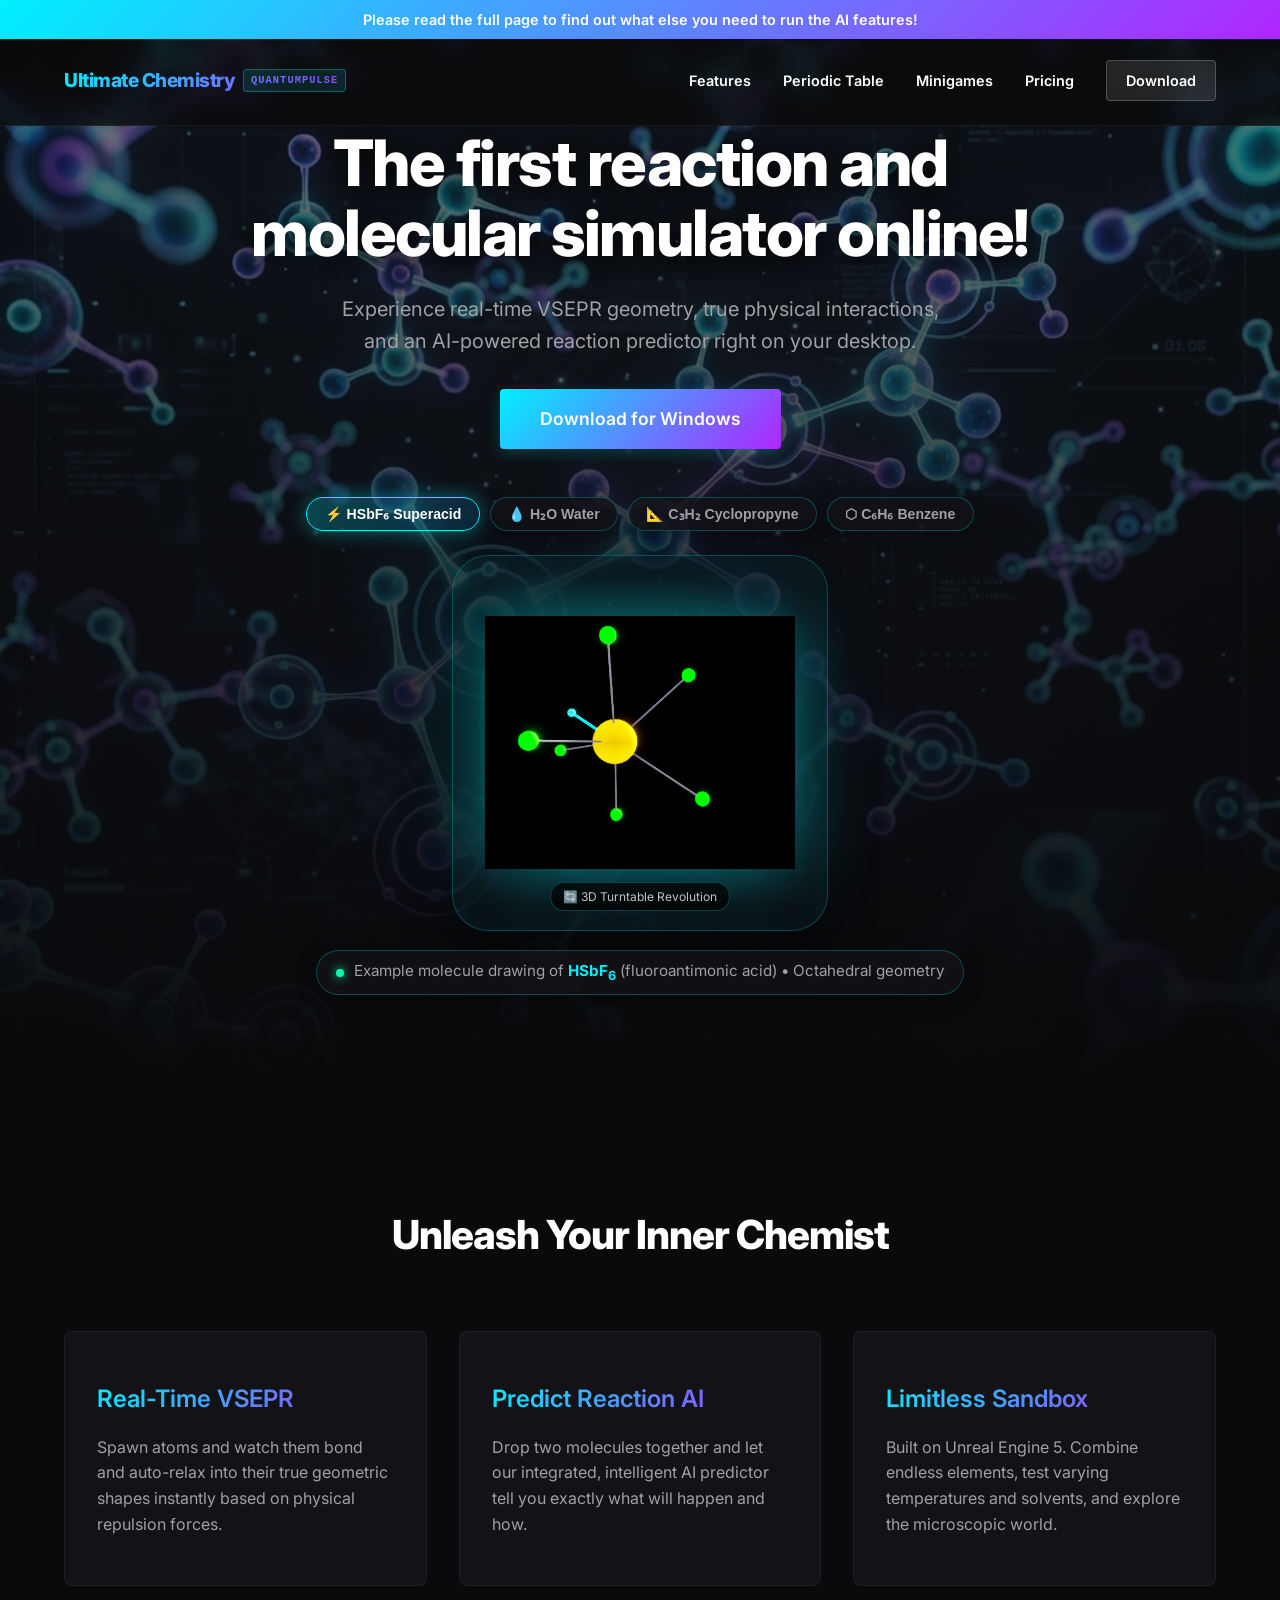
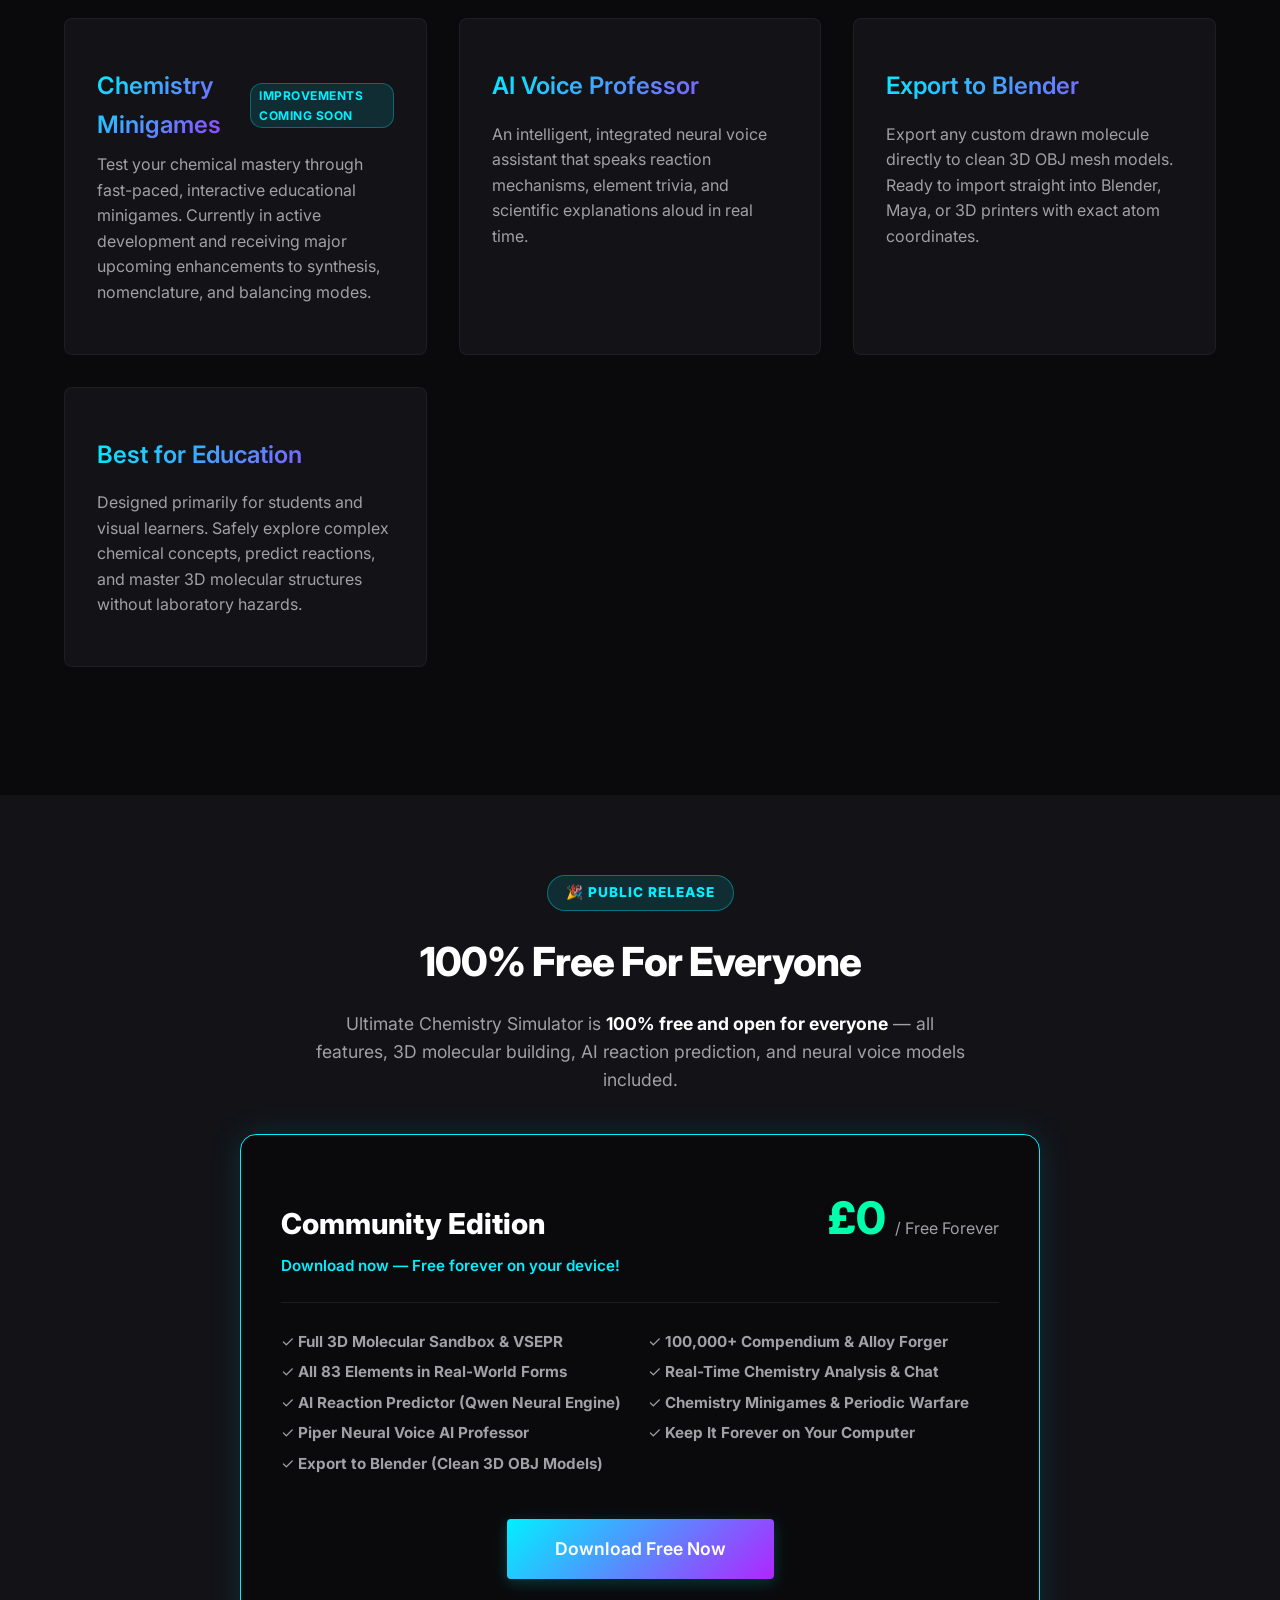
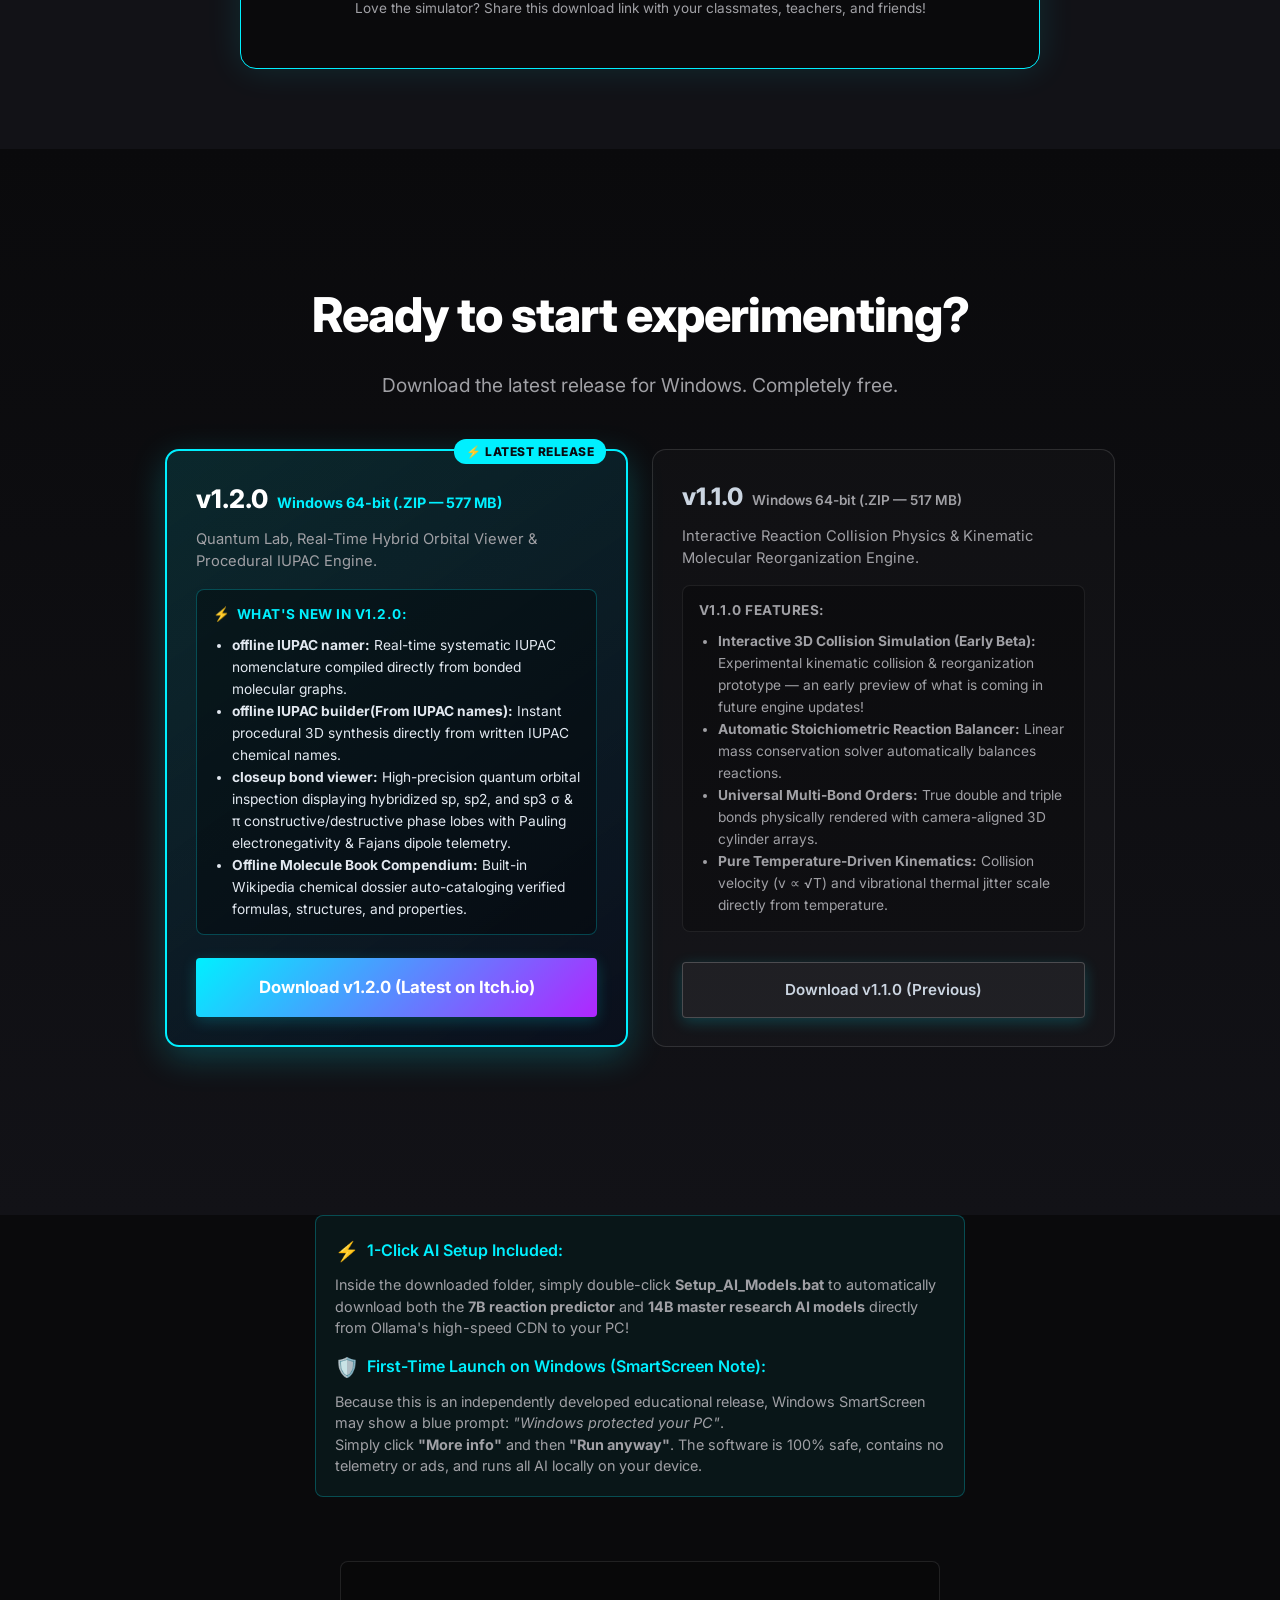
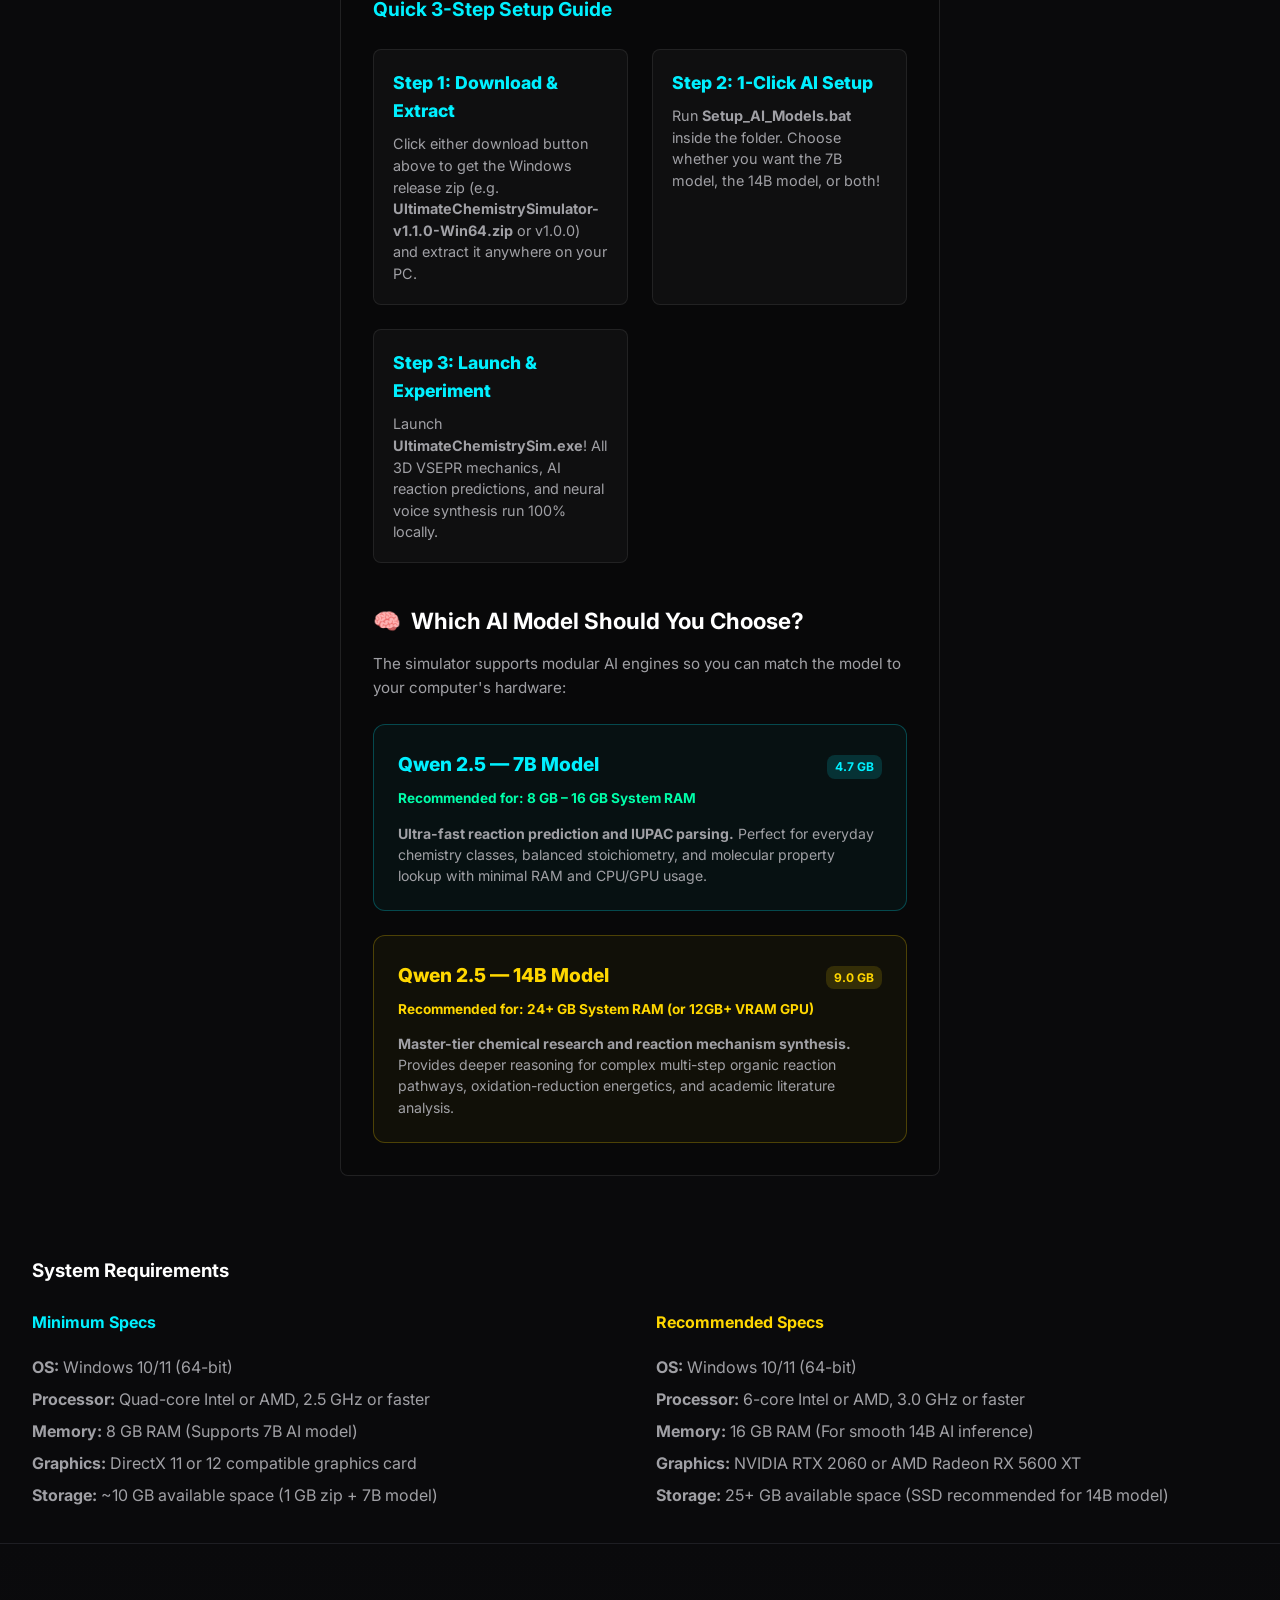
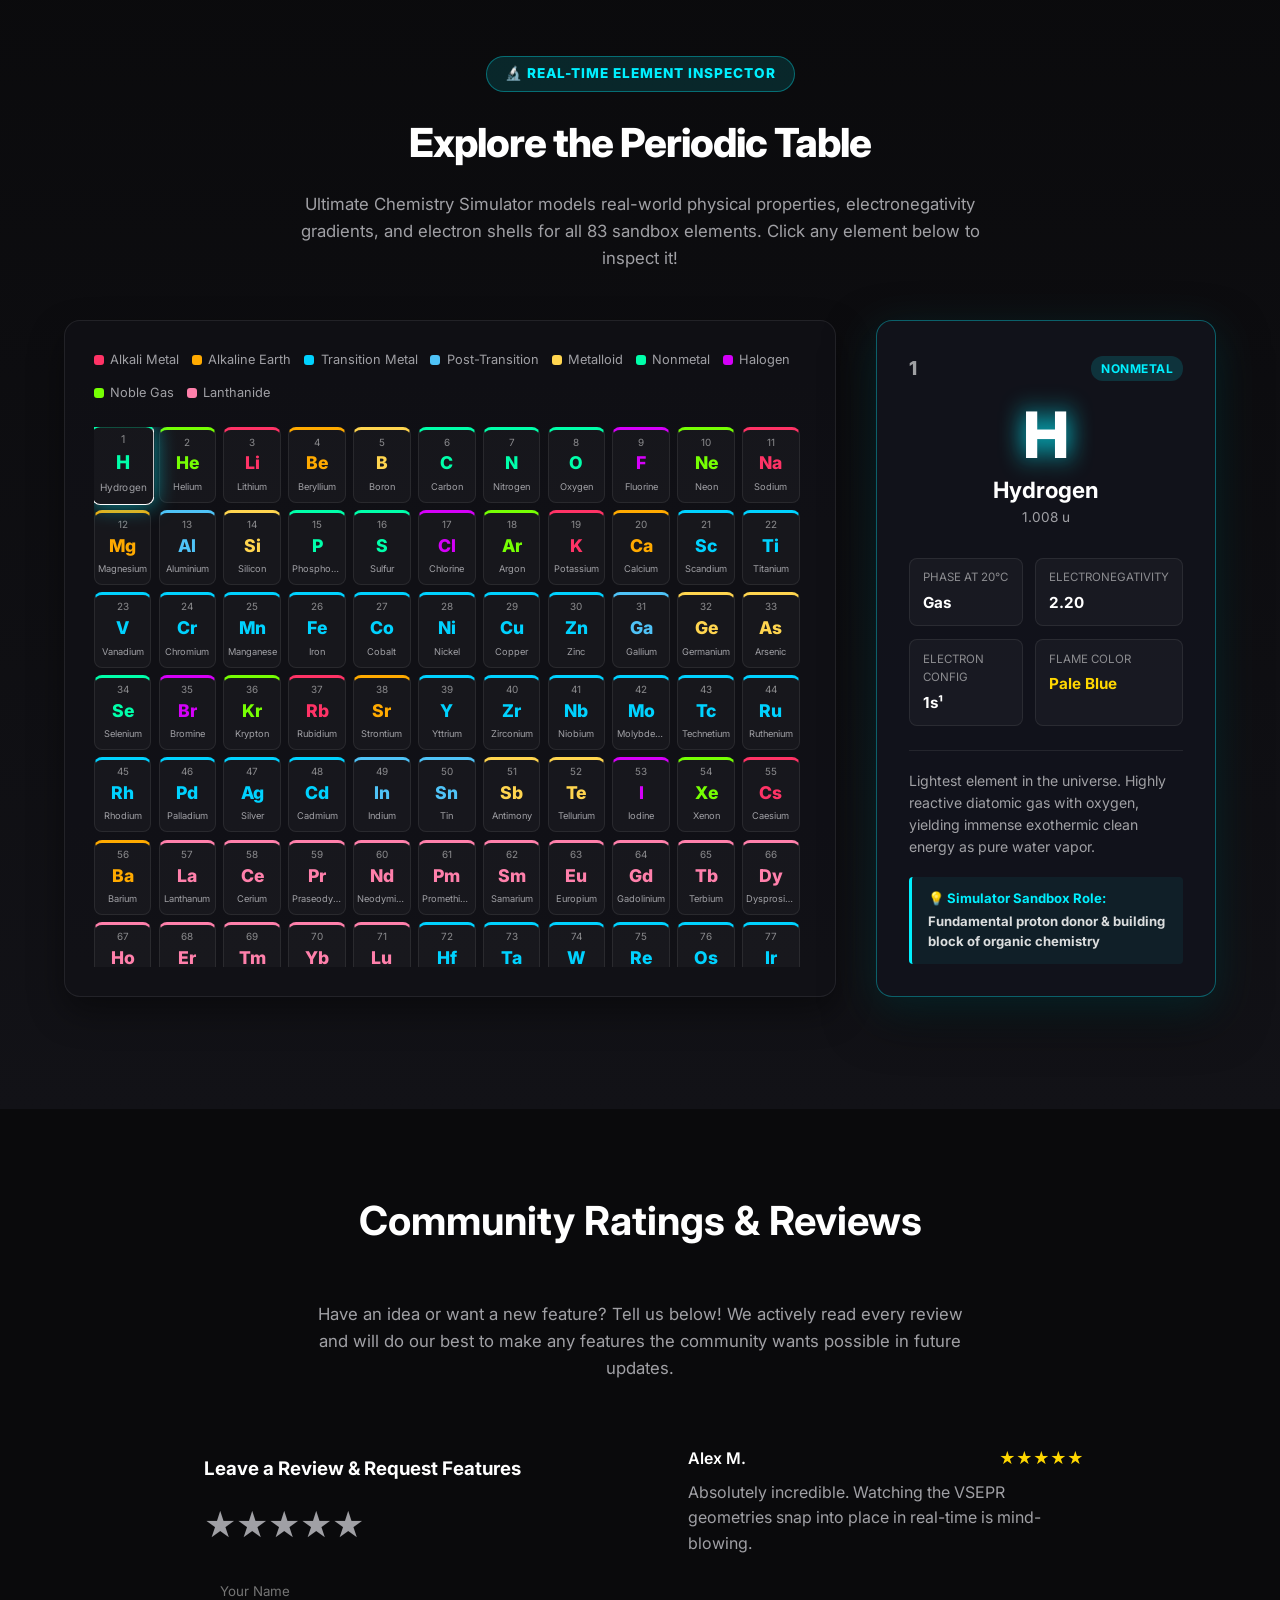
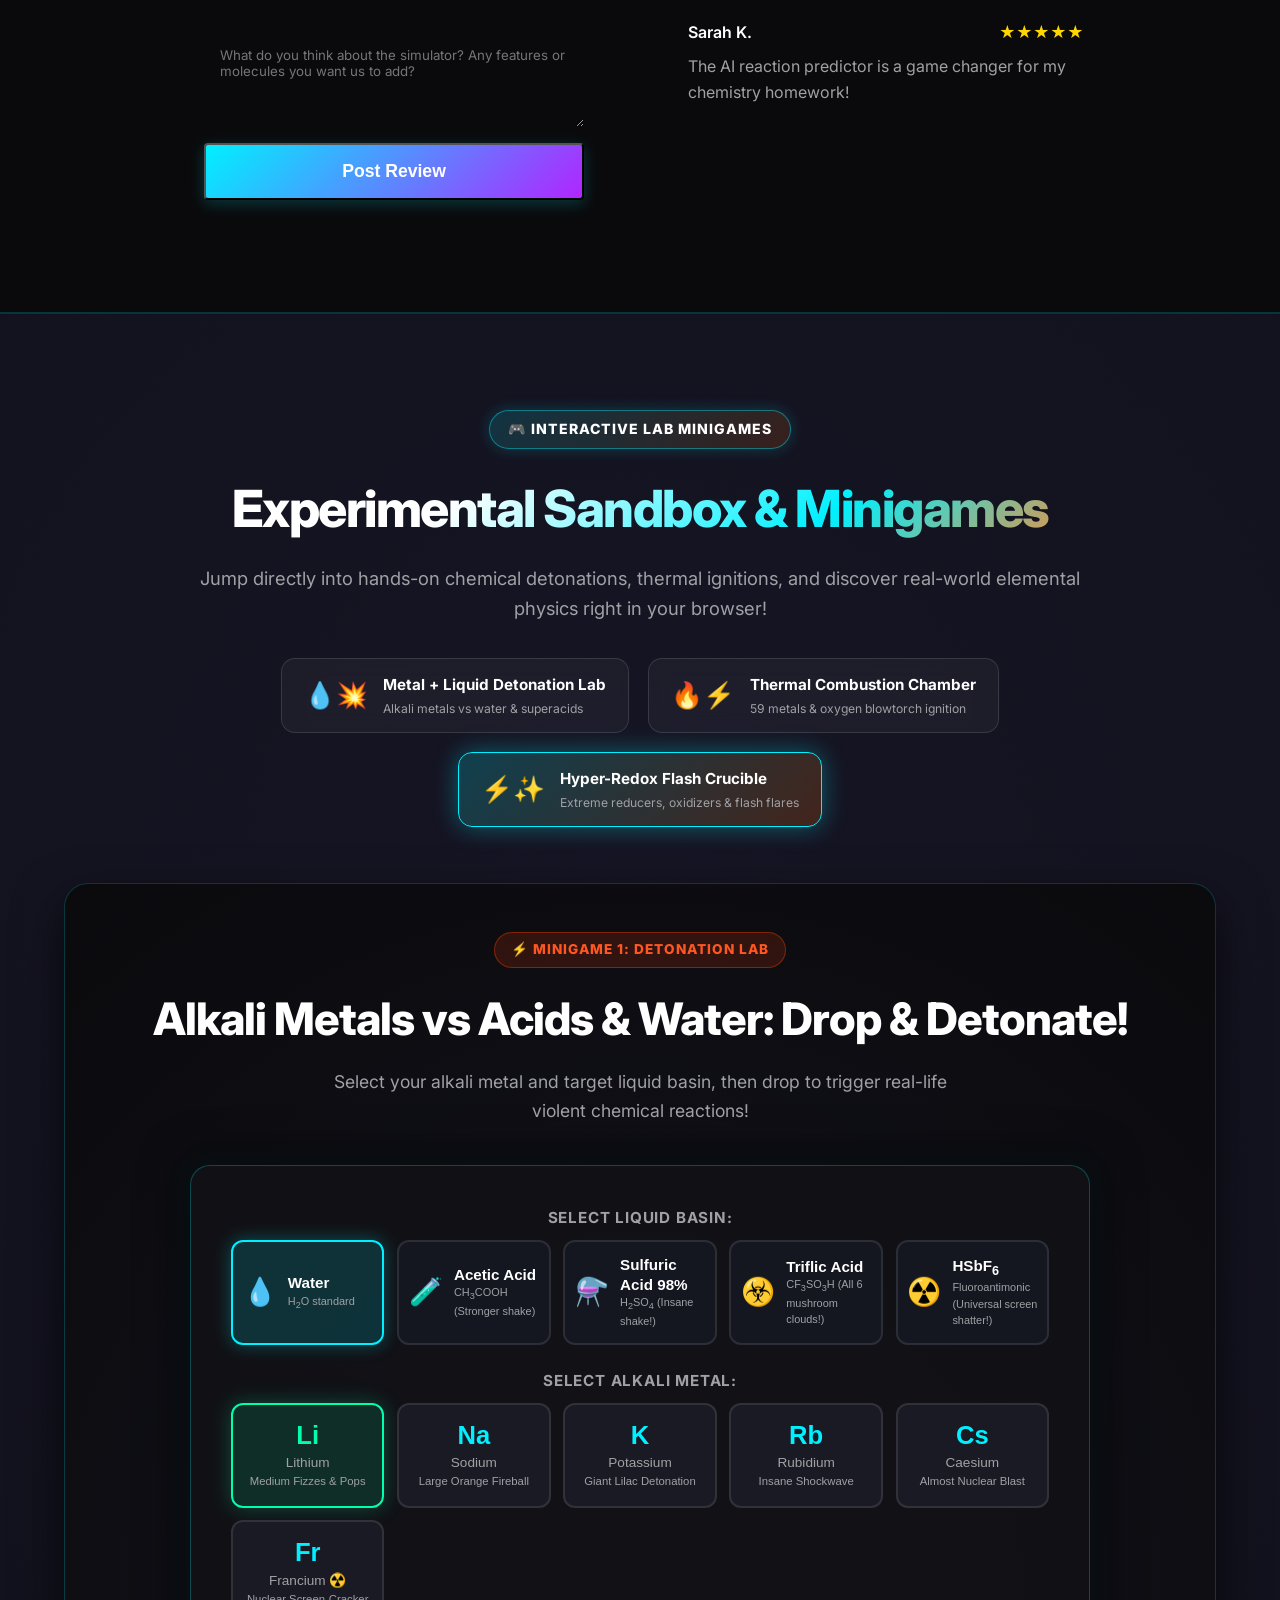
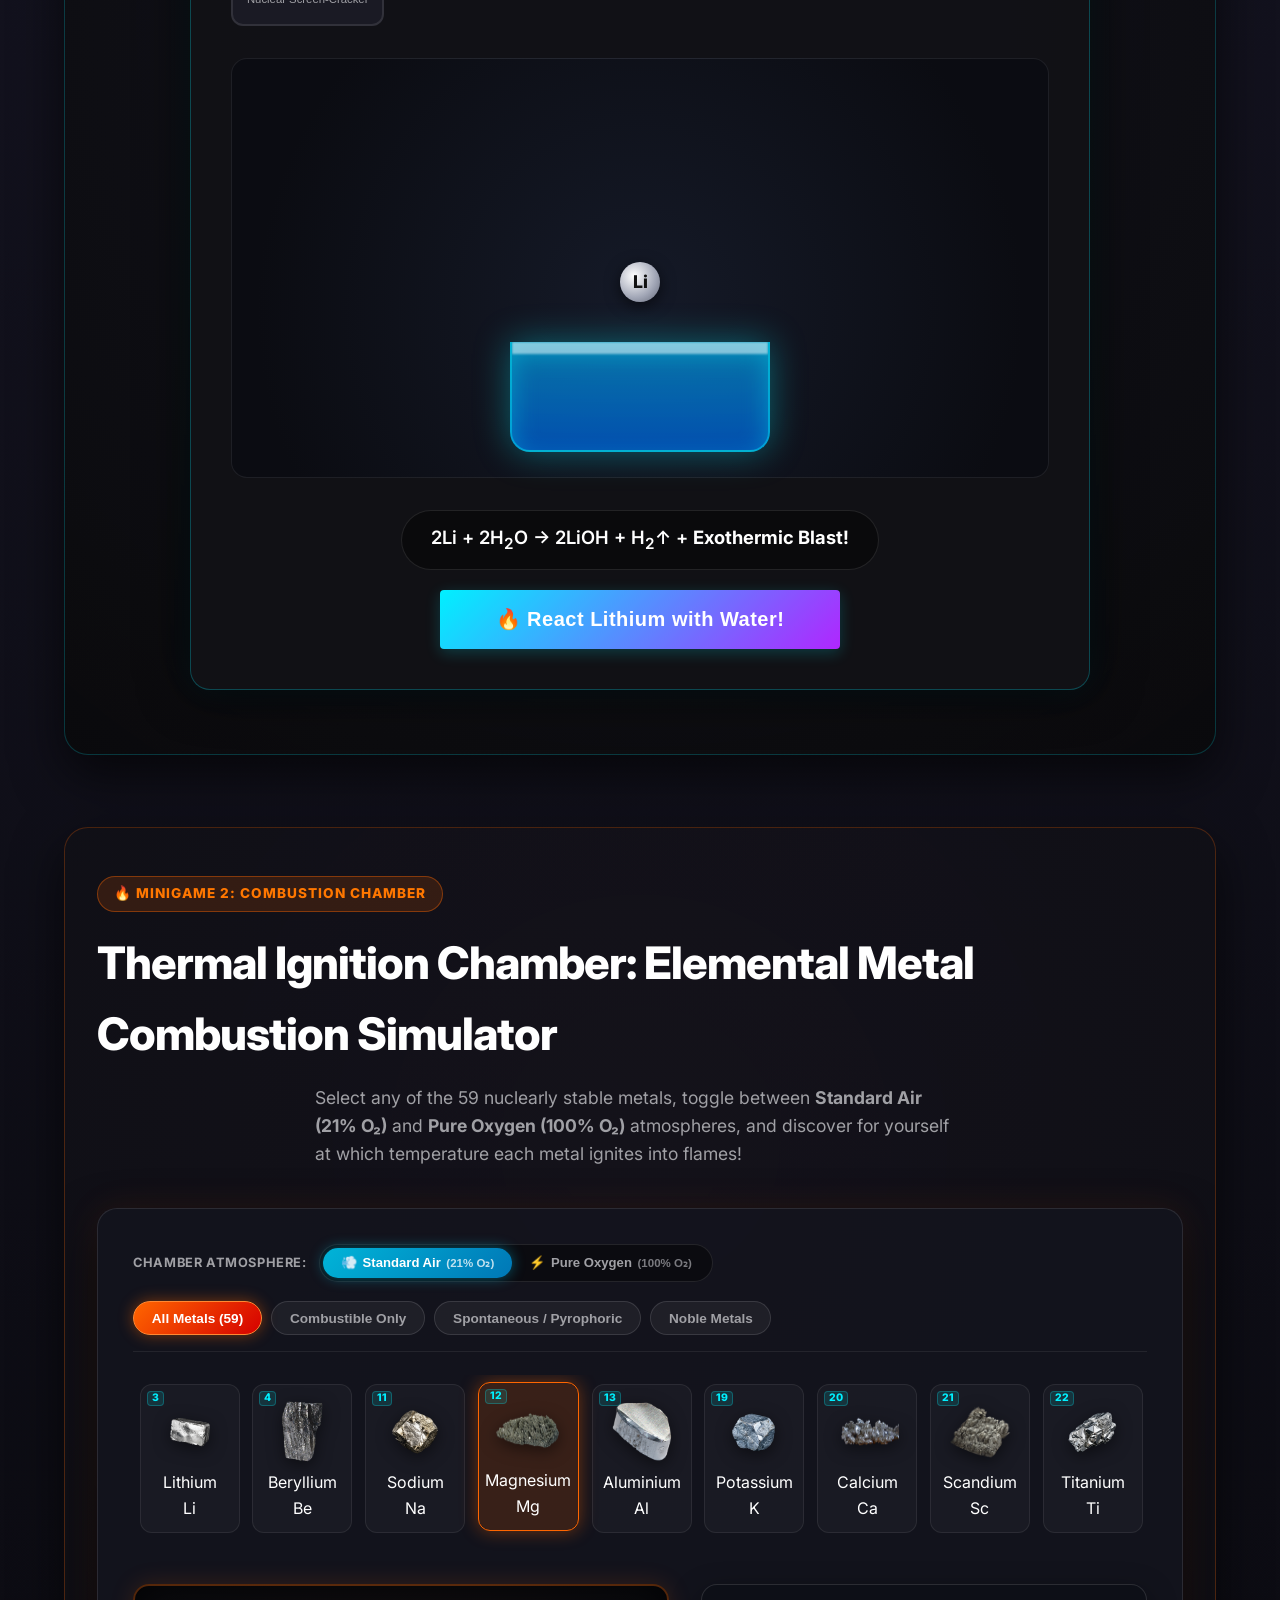
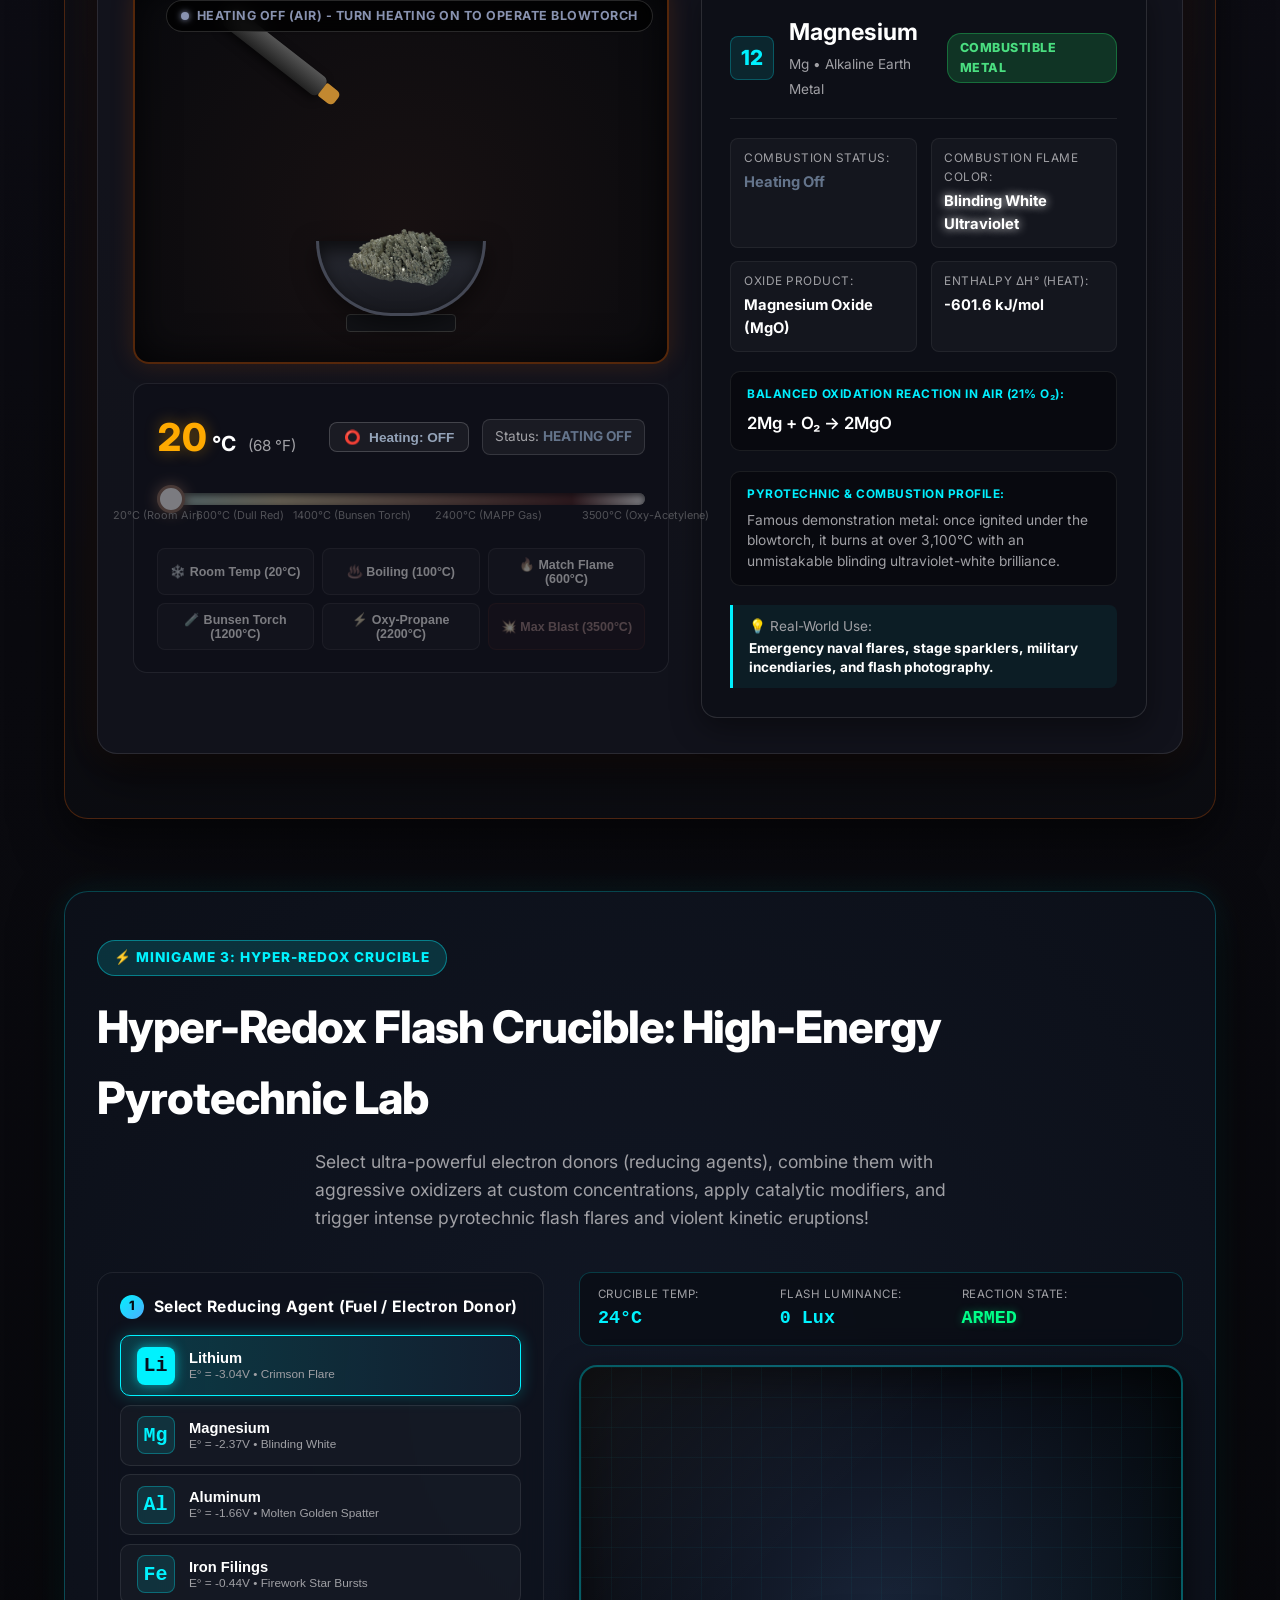
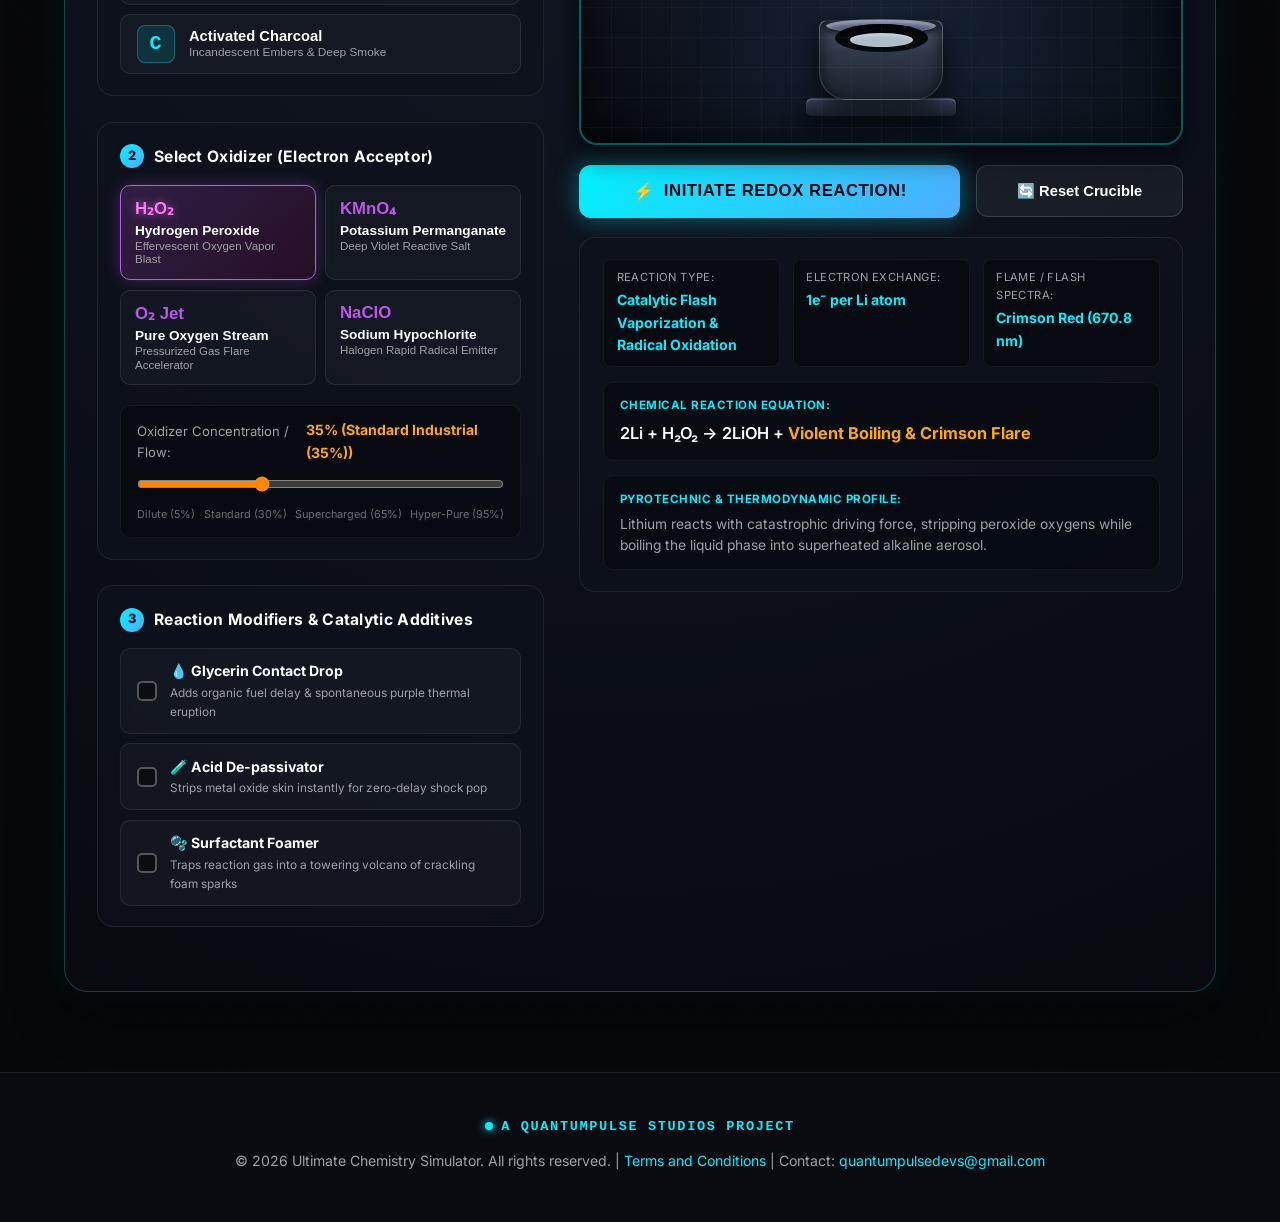
==== commit 4cc739d7: "Remove outdated simulator video showcase embed" ====
--- a/index.html
+++ b/index.html
@@ -236,22 +236,7 @@
                 </a>
             </div>
         </div></div>
-
-        <!-- Video Showcase Embed -->
-        <div style="max-width: 800px; margin: 0 auto 2.5rem; text-align: center;">
-            <h3 style="color: var(--accent-cyan); font-size: 1.4rem; margin-bottom: 0.8rem;">🎬 Watch Full Walkthrough & Feature Showcase</h3>
-            <p style="color: var(--text-secondary); font-size: 0.95rem; margin-bottom: 1.2rem;">
-                See all features in action: VSEPR auto-relaxation, forming bonds, local AI chemistry research, reaction prediction, and 3D Blender export!
-            </p>
-            <div style="position: relative; padding-bottom: 56.25%; height: 0; overflow: hidden; border-radius: 12px; border: 2px solid rgba(0, 240, 255, 0.4); box-shadow: 0 8px 32px rgba(0, 240, 255, 0.15);">
-                <iframe style="position: absolute; top:0; left: 0; width: 100%; height: 100%; border: 0;" src="https://www.youtube.com/embed/gn8MSM4eci4" title="Ultimate Chemistry Simulator Showcase" allow="accelerometer; autoplay; clipboard-write; encrypted-media; gyroscope; picture-in-picture; web-share" allowfullscreen></iframe>
-            </div>
-            <div style="margin-top: 0.8rem;">
-                <a href="https://www.youtube.com/watch?v=gn8MSM4eci4" target="_blank" style="color: var(--accent-cyan); text-decoration: none; font-size: 0.9rem; font-weight: 600;">
-                    Watch directly on YouTube ↗
-                </a>
-            </div>
-        </div>
+    </section>
         <div style="max-width: 650px; margin: 0 auto 2rem; background: rgba(0, 240, 255, 0.05); border: 1px solid rgba(0, 240, 255, 0.25); border-radius: 8px; padding: 1.2rem; text-align: left;">
             <div style="display: flex; align-items: center; gap: 0.5rem; margin-bottom: 0.5rem; color: var(--accent-cyan); font-weight: 600;">
                 <span style="font-size: 1.2rem;">⚡</span> 1-Click AI Setup Included:
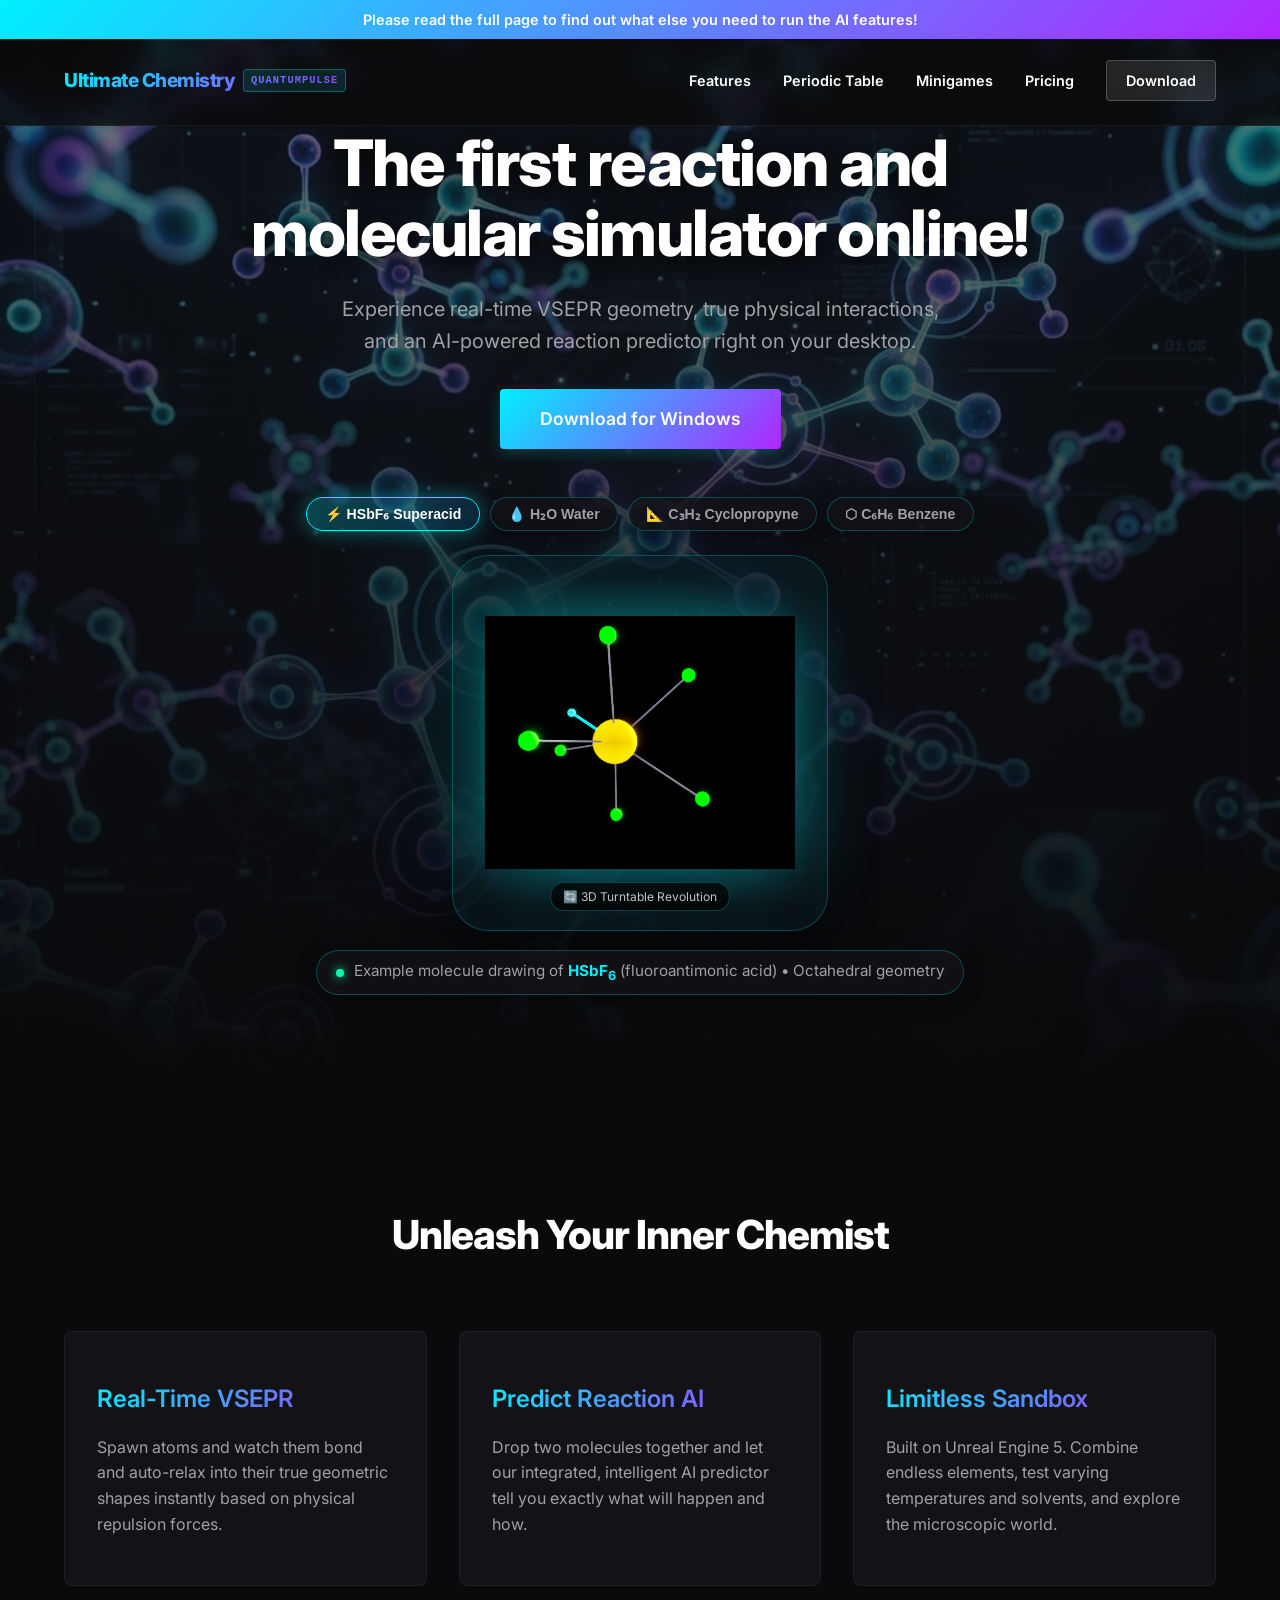
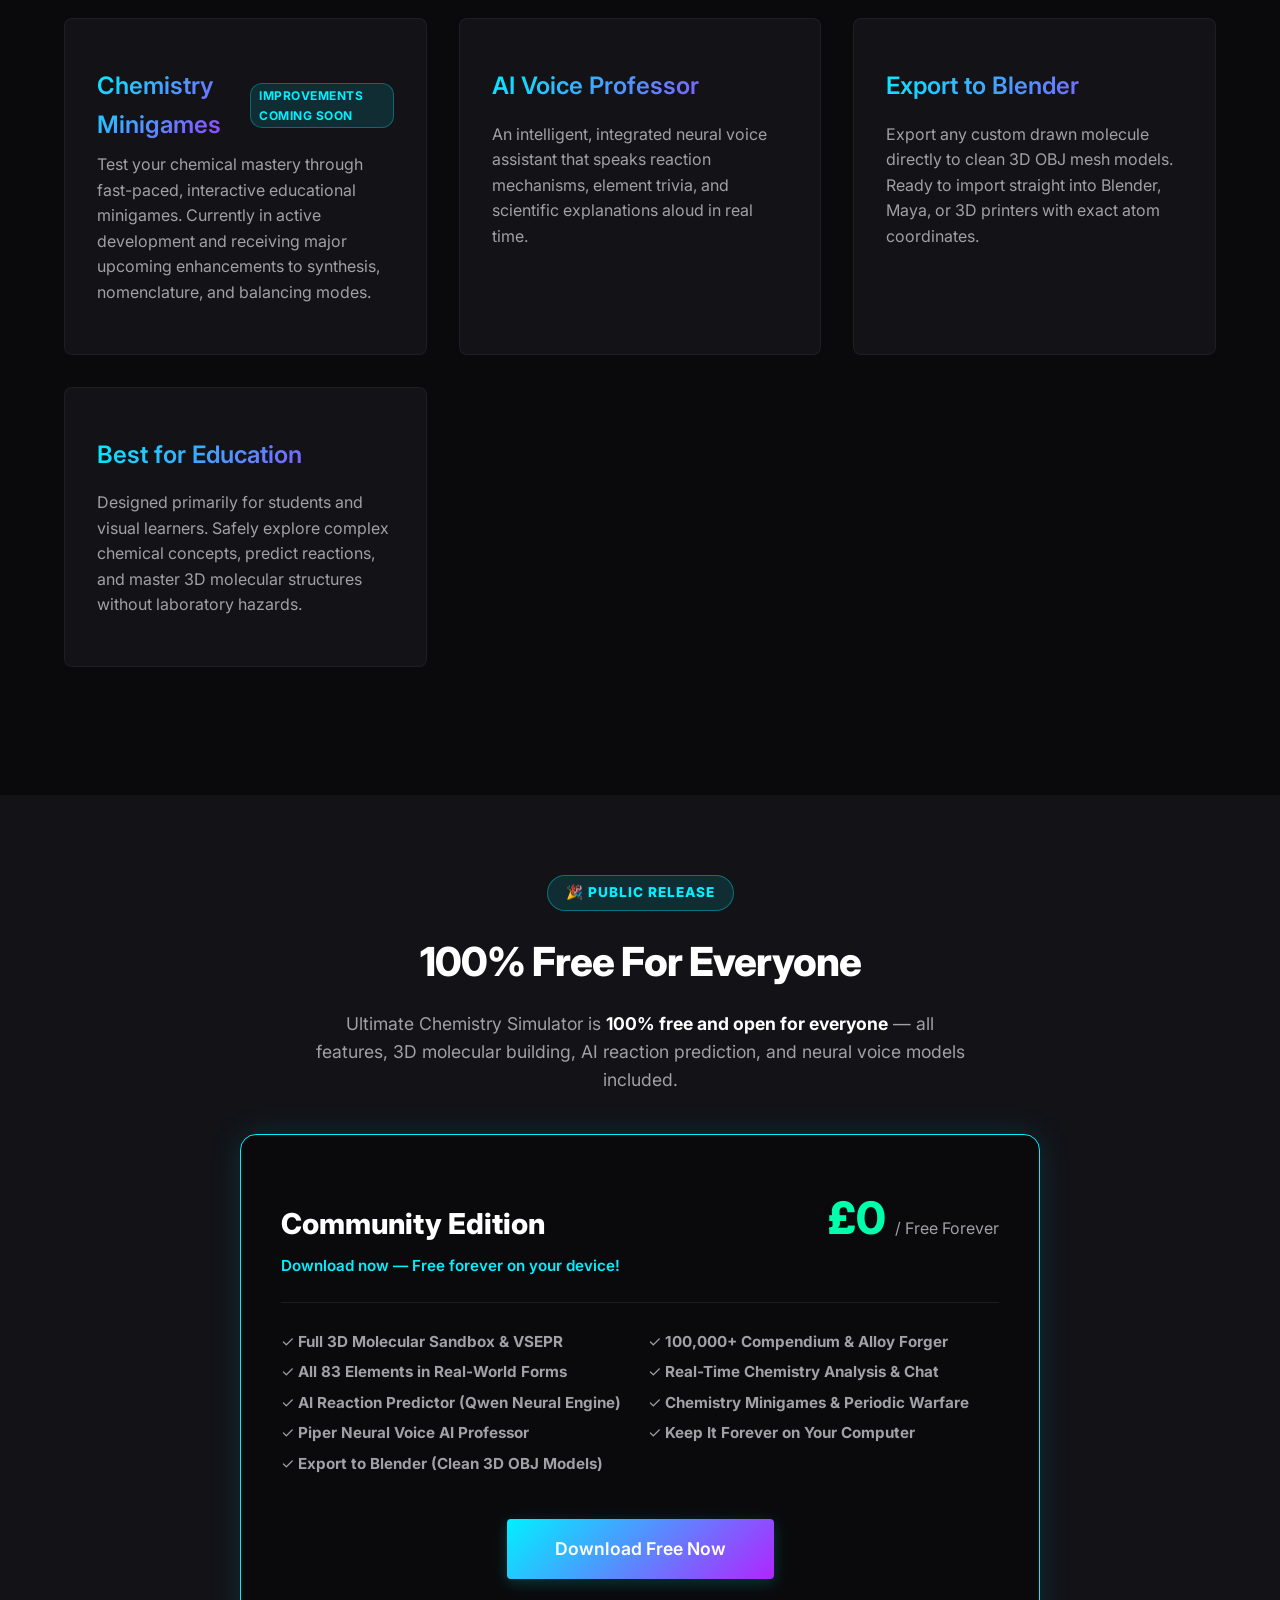
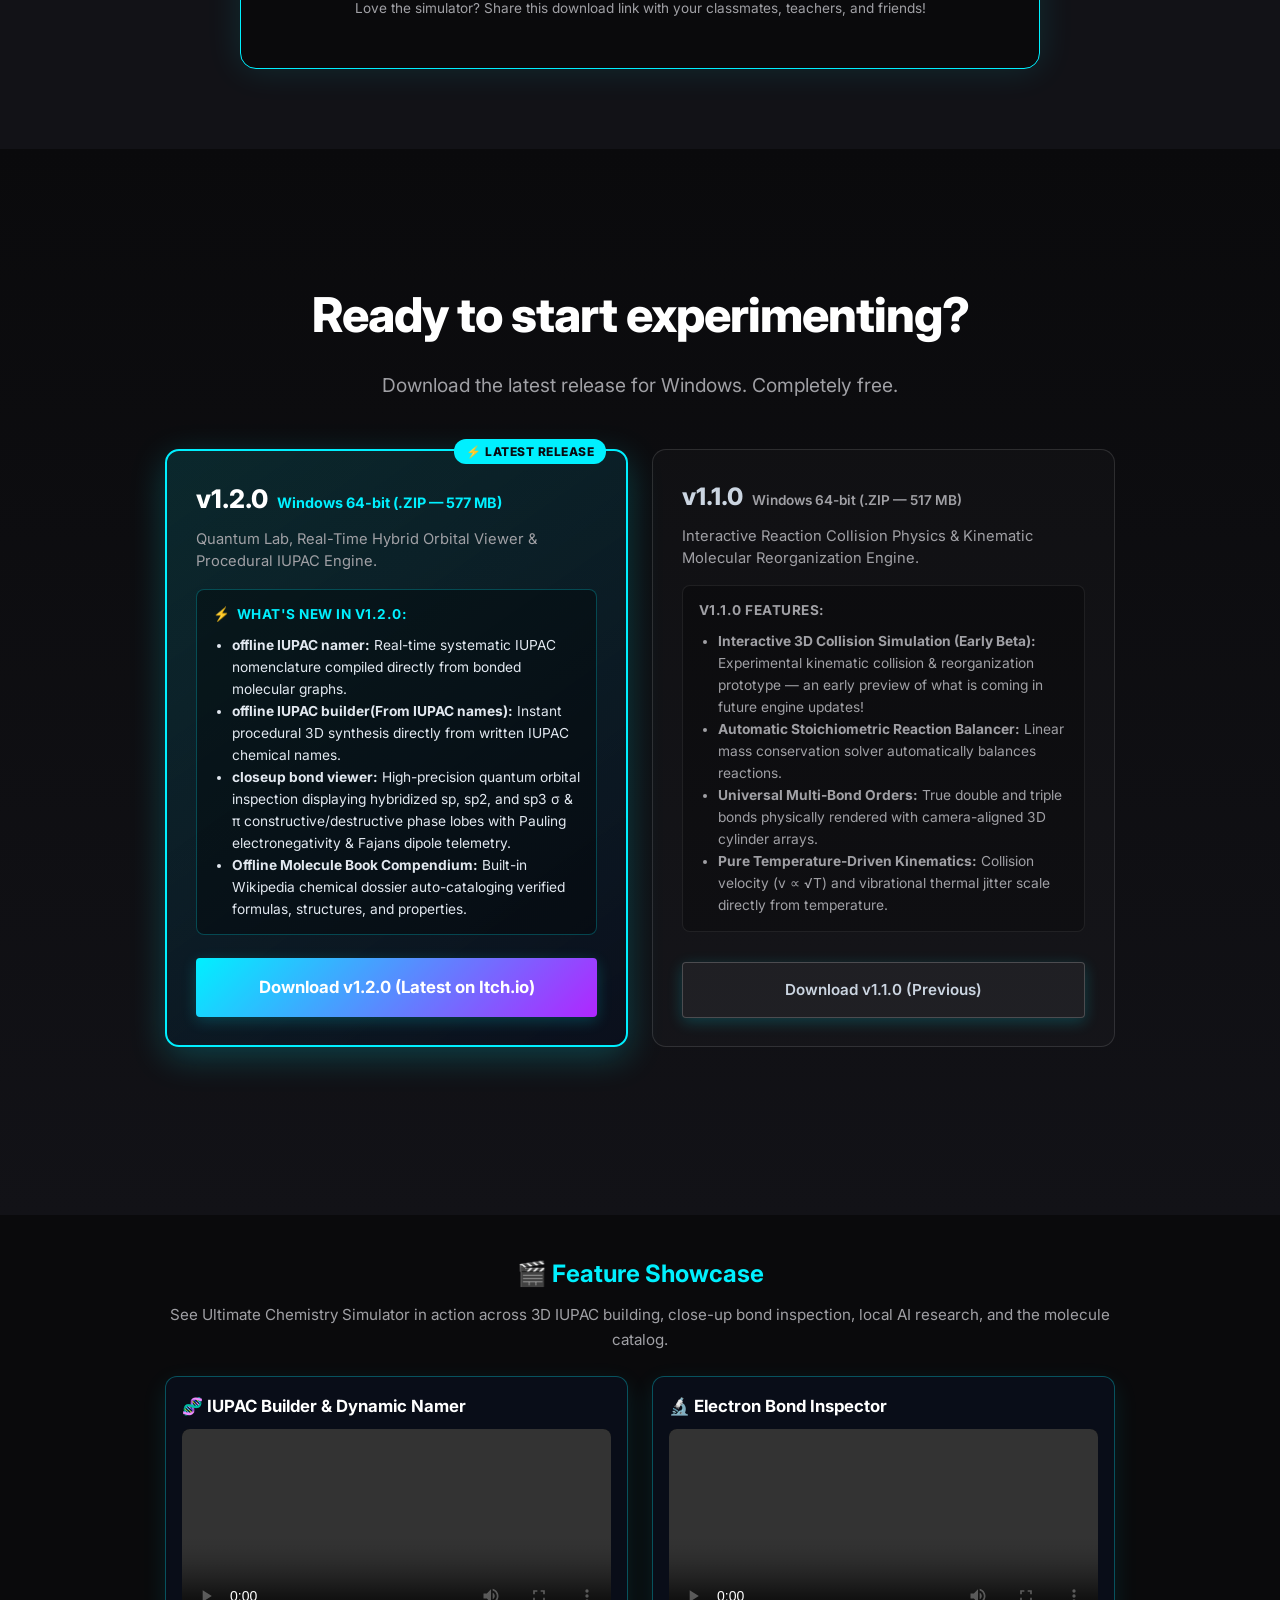
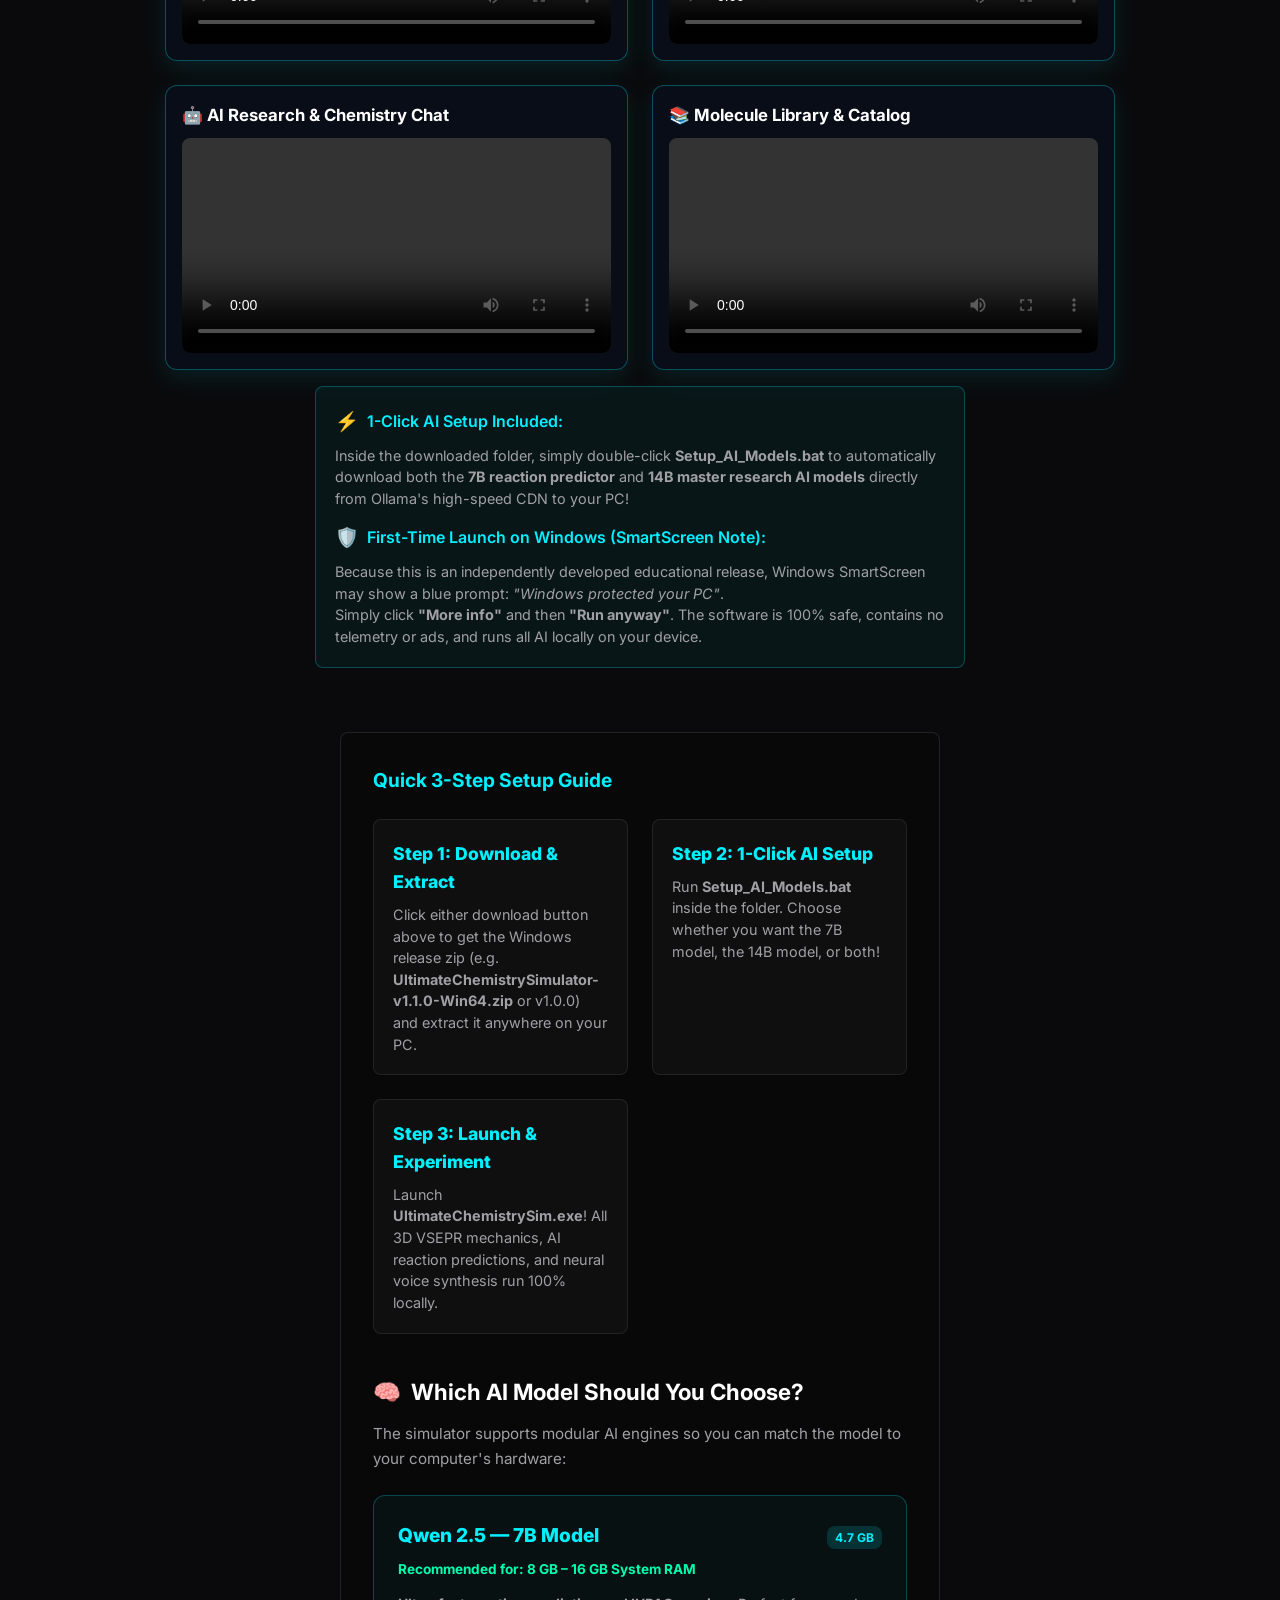
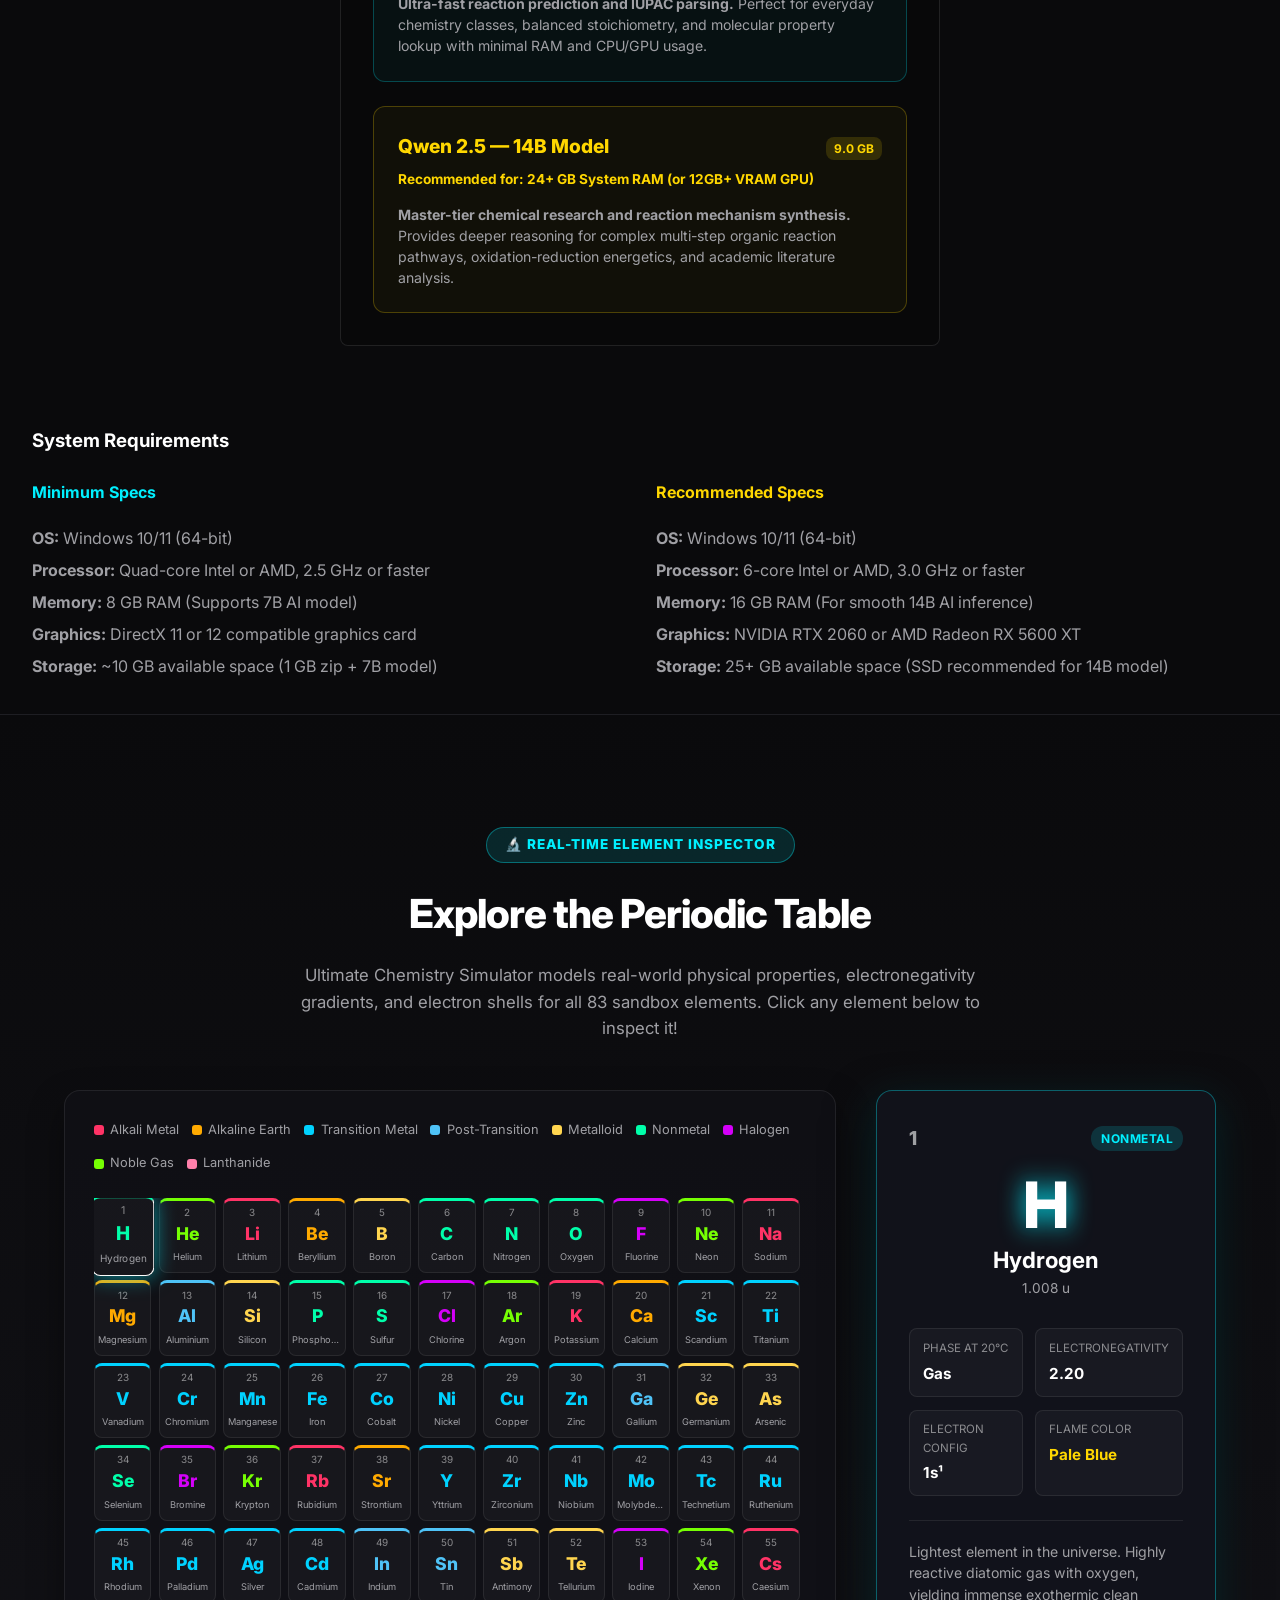
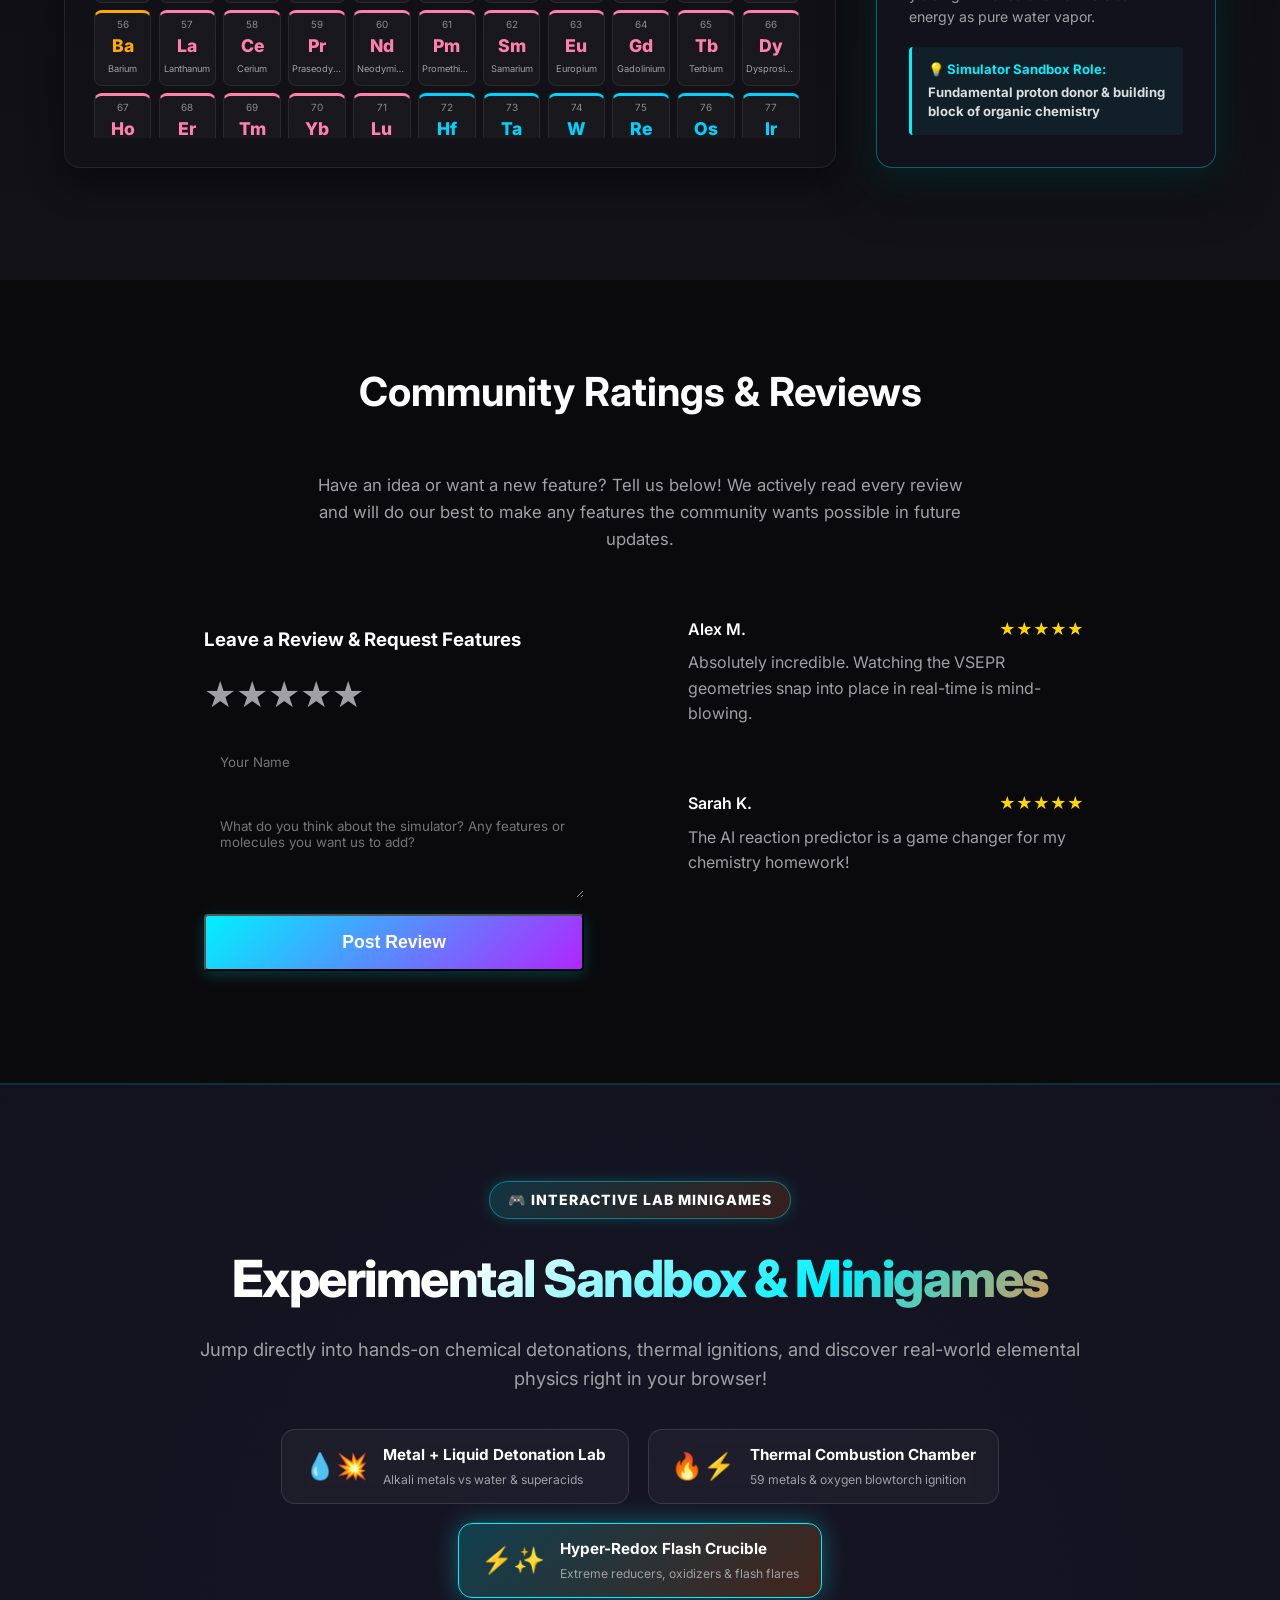
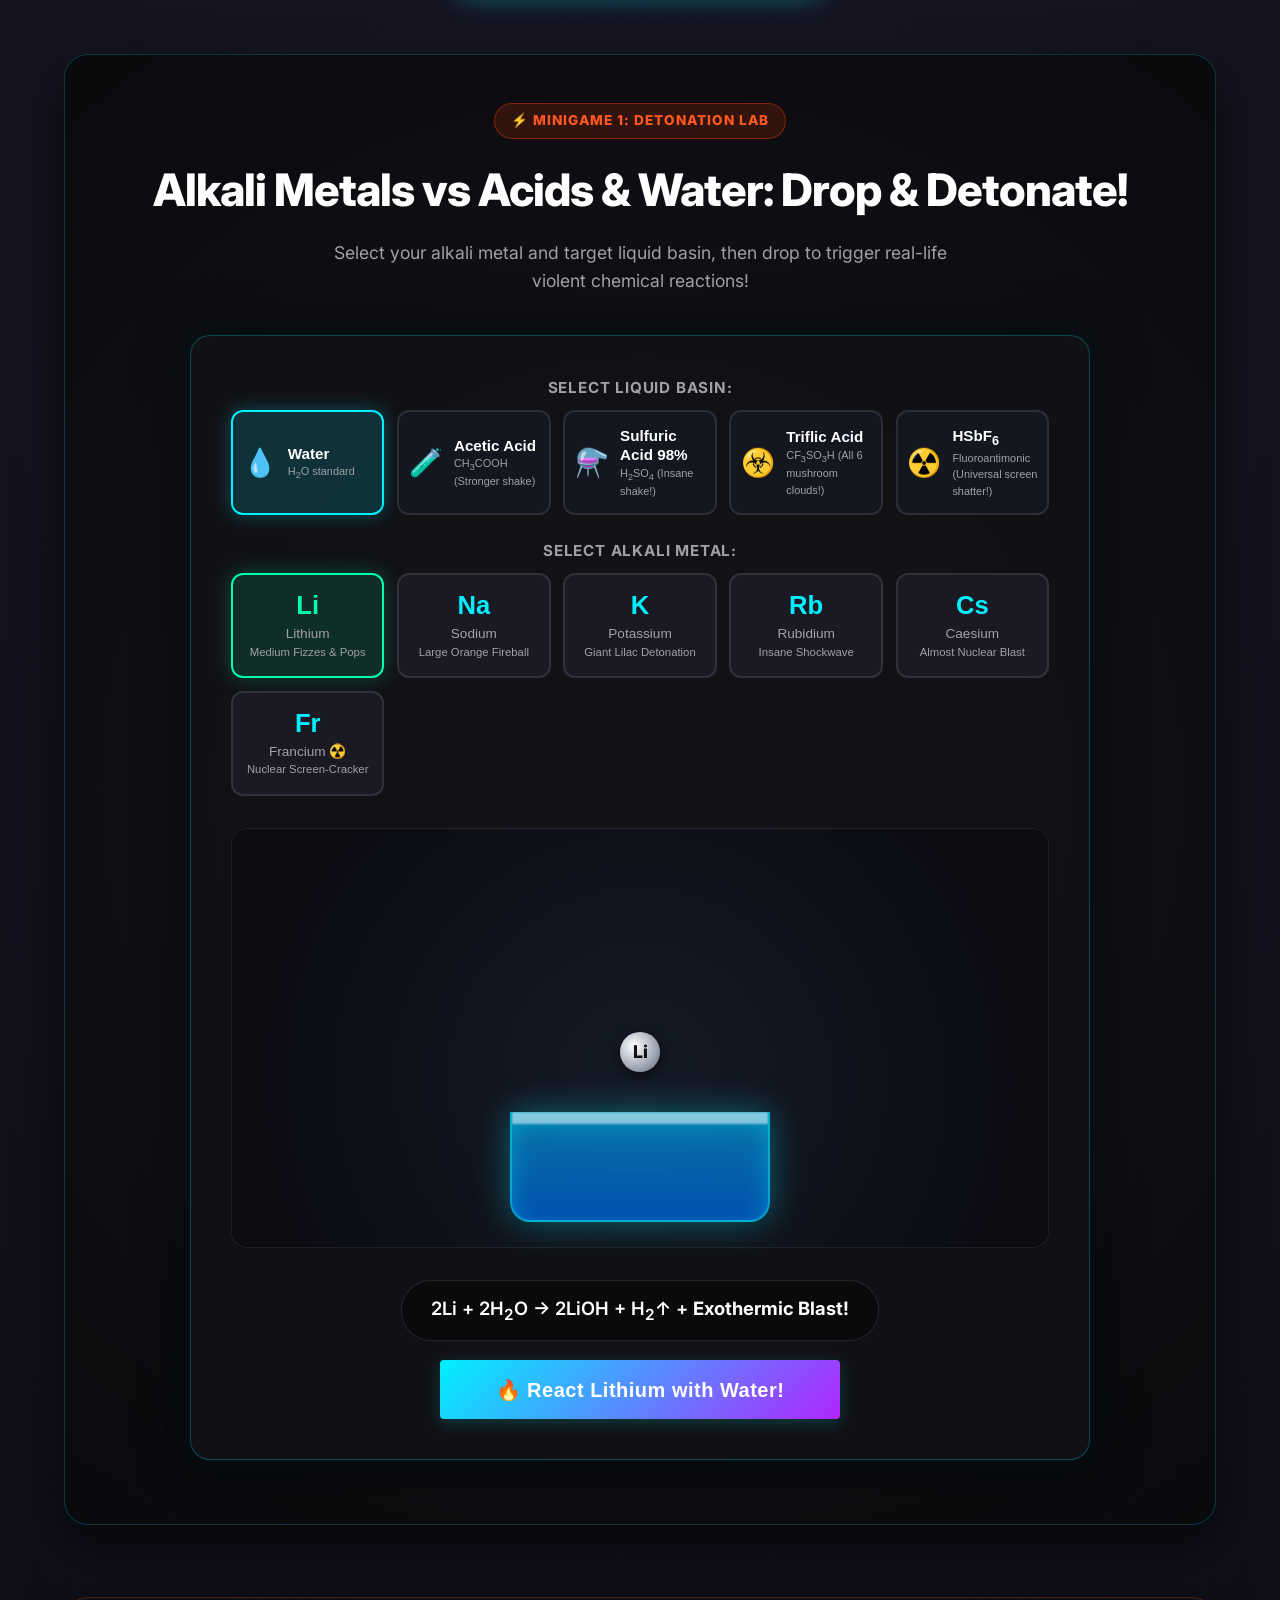
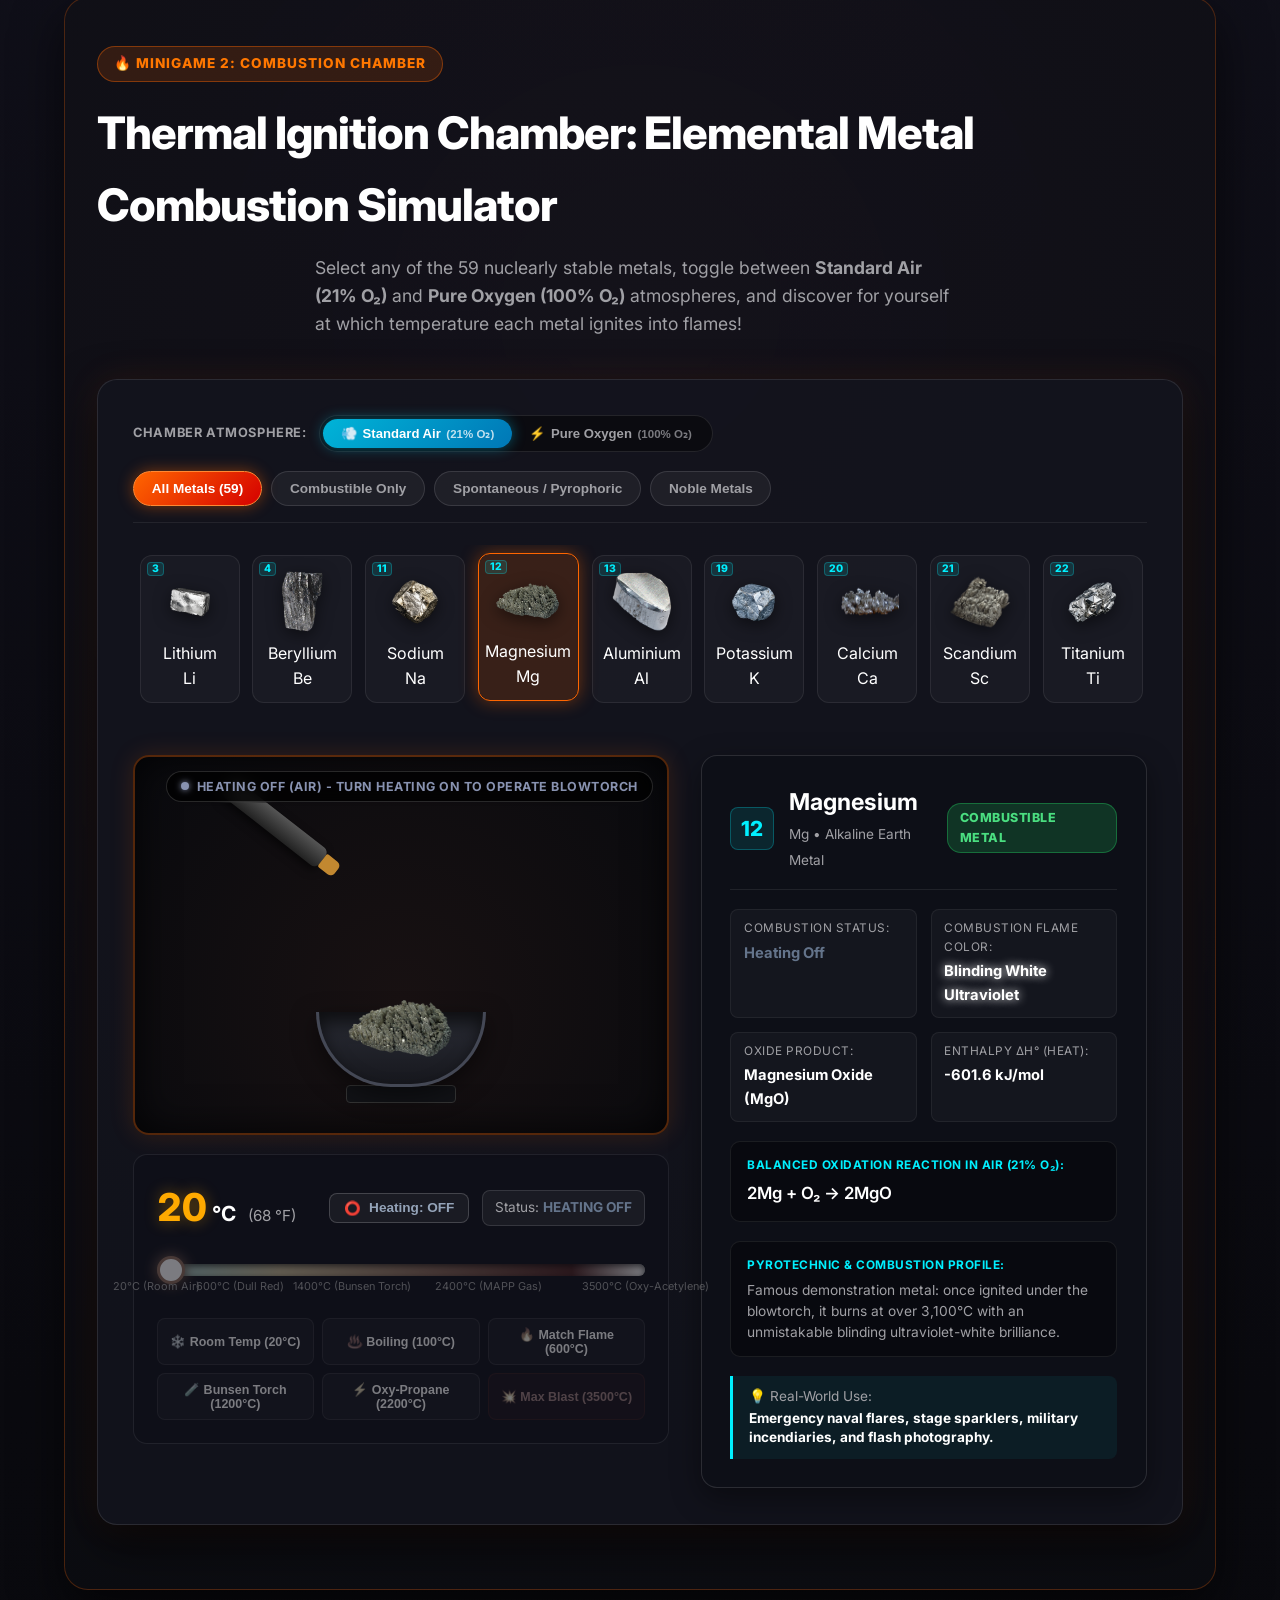
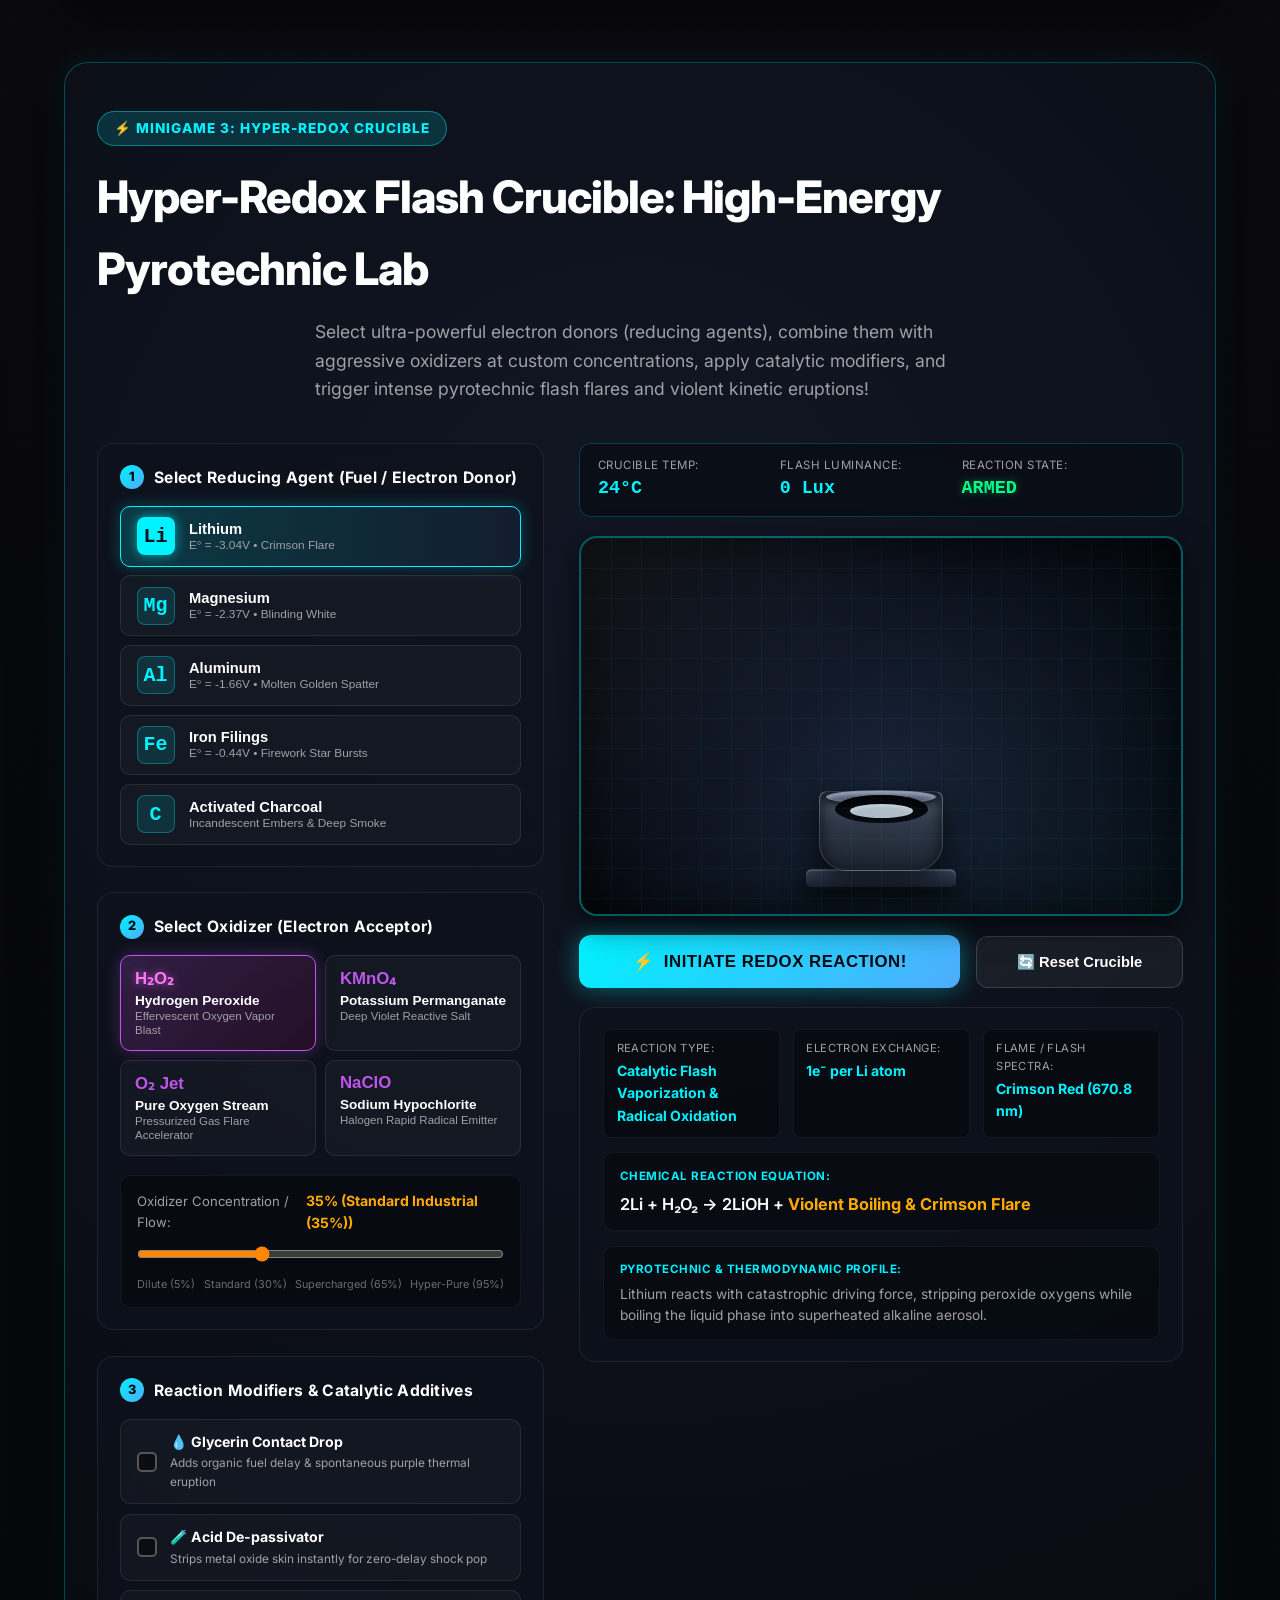
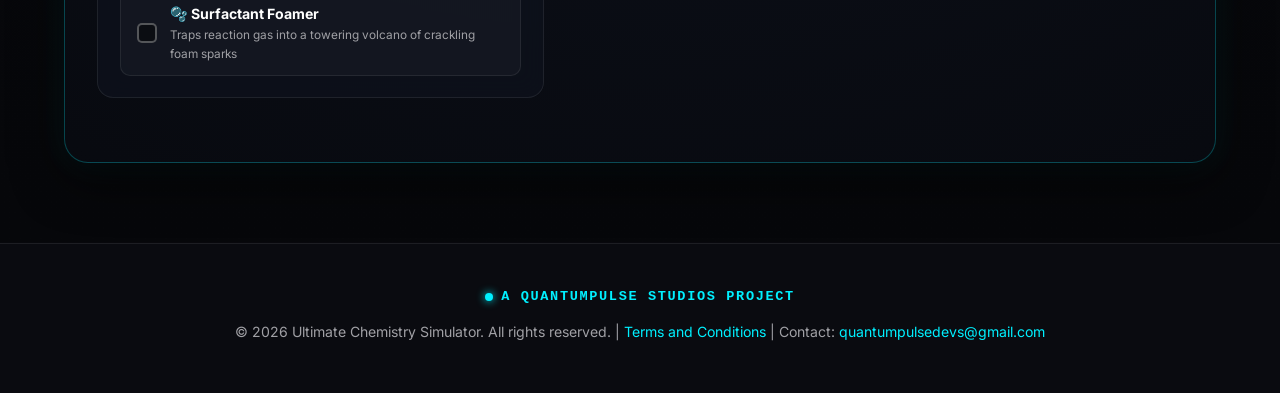
==== commit 173cbc8c: "Add 4 feature showcase videos to website" ====
--- a/index.html
+++ b/index.html
@@ -236,6 +236,40 @@
                 </a>
             </div>
         </div></div>
+
+        <!-- Feature Video Showcase Grid -->
+        <div style="max-width: 950px; margin: 2.5rem auto 1rem; text-align: center;">
+            <h3 style="color: var(--accent-cyan); font-size: 1.5rem; margin-bottom: 0.6rem;">🎬 Feature Showcase</h3>
+            <p style="color: var(--text-secondary); font-size: 0.95rem; margin-bottom: 1.5rem;">
+                See Ultimate Chemistry Simulator in action across 3D IUPAC building, close-up bond inspection, local AI research, and the molecule catalog.
+            </p>
+            <div style="display: grid; grid-template-columns: repeat(auto-fit, minmax(360px, 1fr)); gap: 1.5rem; text-align: left;">
+                <div style="background: rgba(10, 15, 28, 0.85); border: 1px solid rgba(0, 240, 255, 0.3); border-radius: 12px; padding: 1rem; box-shadow: 0 8px 24px rgba(0, 240, 255, 0.1);">
+                    <h4 style="color: #fff; margin: 0 0 0.6rem 0; font-size: 1.05rem;">🧬 IUPAC Builder & Dynamic Namer</h4>
+                    <video controls playsinline preload="metadata" style="width: 100%; border-radius: 8px; display: block; background: #000;">
+                        <source src="assets/videos/iupac_builder.mp4" type="video/mp4">
+                    </video>
+                </div>
+                <div style="background: rgba(10, 15, 28, 0.85); border: 1px solid rgba(0, 240, 255, 0.3); border-radius: 12px; padding: 1rem; box-shadow: 0 8px 24px rgba(0, 240, 255, 0.1);">
+                    <h4 style="color: #fff; margin: 0 0 0.6rem 0; font-size: 1.05rem;">🔬 Electron Bond Inspector</h4>
+                    <video controls playsinline preload="metadata" style="width: 100%; border-radius: 8px; display: block; background: #000;">
+                        <source src="assets/videos/electron_bond_inspector.mp4" type="video/mp4">
+                    </video>
+                </div>
+                <div style="background: rgba(10, 15, 28, 0.85); border: 1px solid rgba(0, 240, 255, 0.3); border-radius: 12px; padding: 1rem; box-shadow: 0 8px 24px rgba(0, 240, 255, 0.1);">
+                    <h4 style="color: #fff; margin: 0 0 0.6rem 0; font-size: 1.05rem;">🤖 AI Research & Chemistry Chat</h4>
+                    <video controls playsinline preload="metadata" style="width: 100%; border-radius: 8px; display: block; background: #000;">
+                        <source src="assets/videos/ai_research_chat.mp4" type="video/mp4">
+                    </video>
+                </div>
+                <div style="background: rgba(10, 15, 28, 0.85); border: 1px solid rgba(0, 240, 255, 0.3); border-radius: 12px; padding: 1rem; box-shadow: 0 8px 24px rgba(0, 240, 255, 0.1);">
+                    <h4 style="color: #fff; margin: 0 0 0.6rem 0; font-size: 1.05rem;">📚 Molecule Library & Catalog</h4>
+                    <video controls playsinline preload="metadata" style="width: 100%; border-radius: 8px; display: block; background: #000;">
+                        <source src="assets/videos/molecule_library.mp4" type="video/mp4">
+                    </video>
+                </div>
+            </div>
+        </div>
     </section>
         <div style="max-width: 650px; margin: 0 auto 2rem; background: rgba(0, 240, 255, 0.05); border: 1px solid rgba(0, 240, 255, 0.25); border-radius: 8px; padding: 1.2rem; text-align: left;">
             <div style="display: flex; align-items: center; gap: 0.5rem; margin-bottom: 0.5rem; color: var(--accent-cyan); font-weight: 600;">
